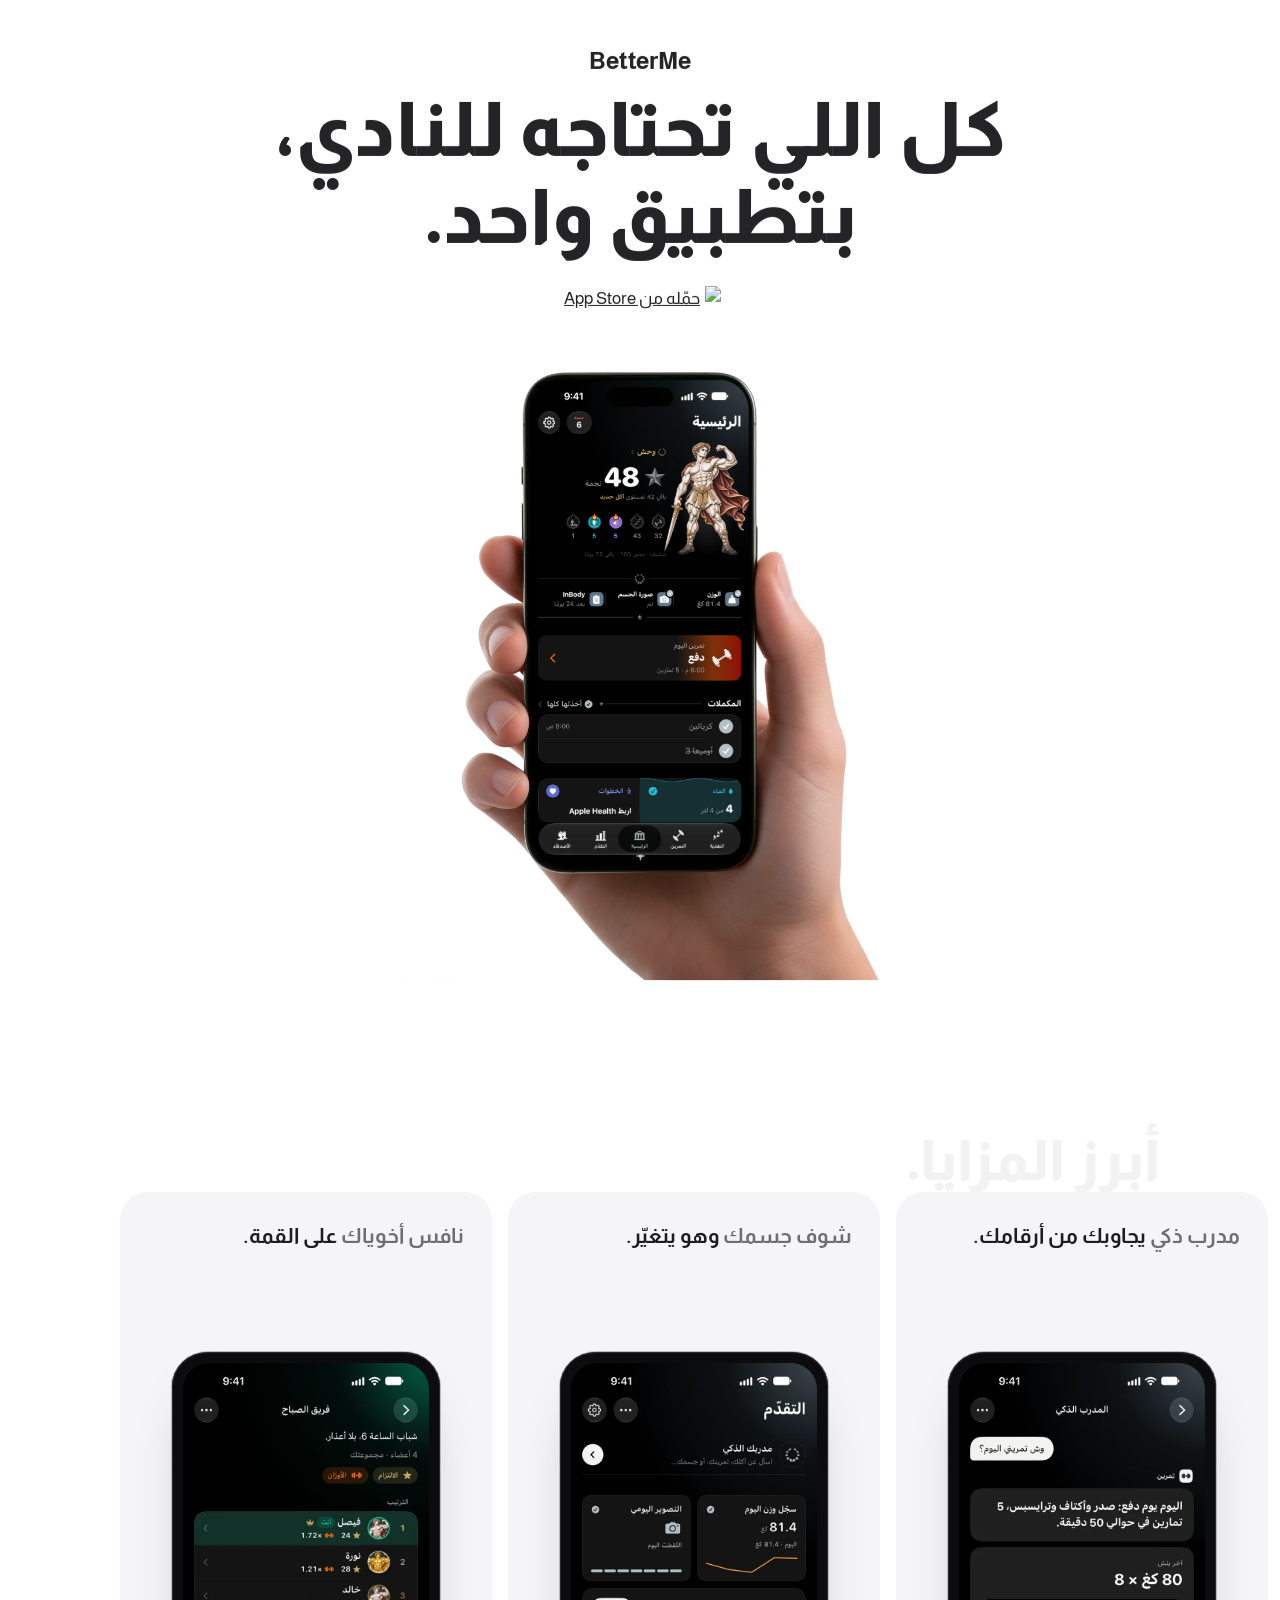
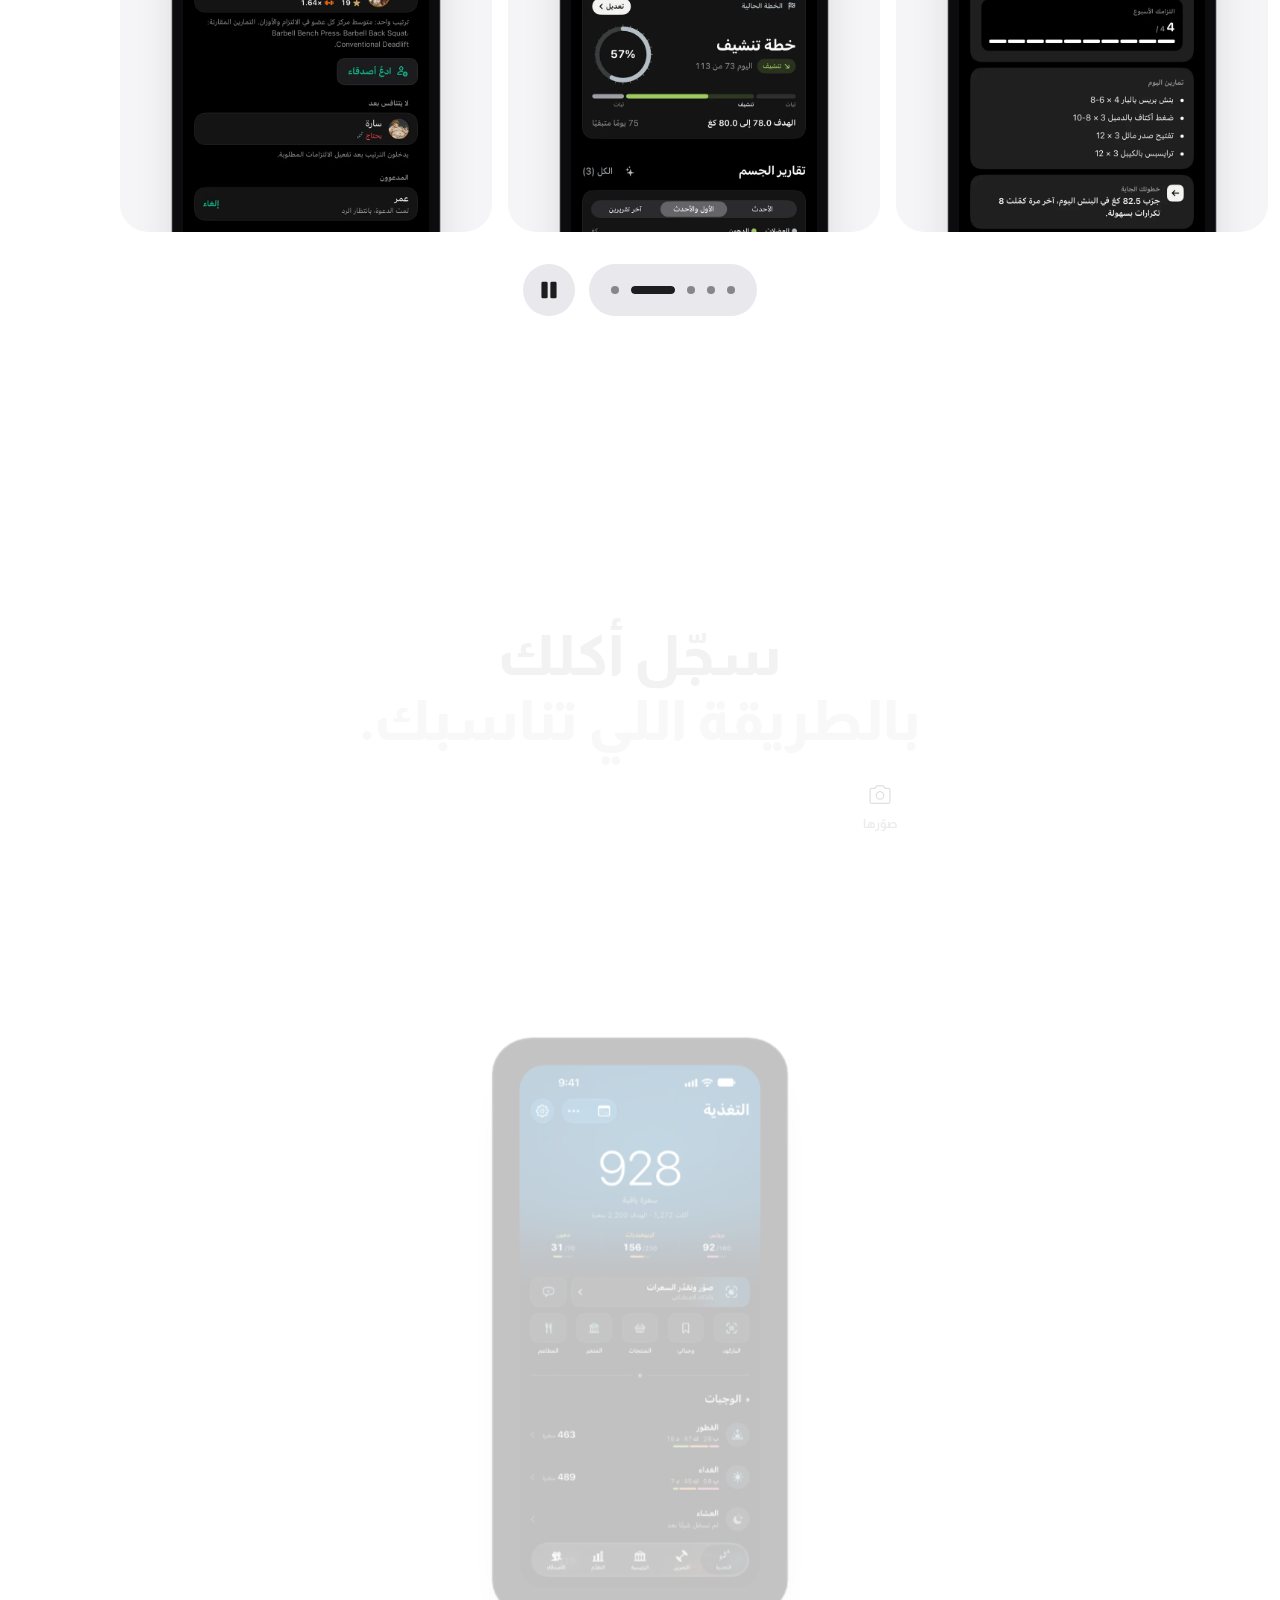
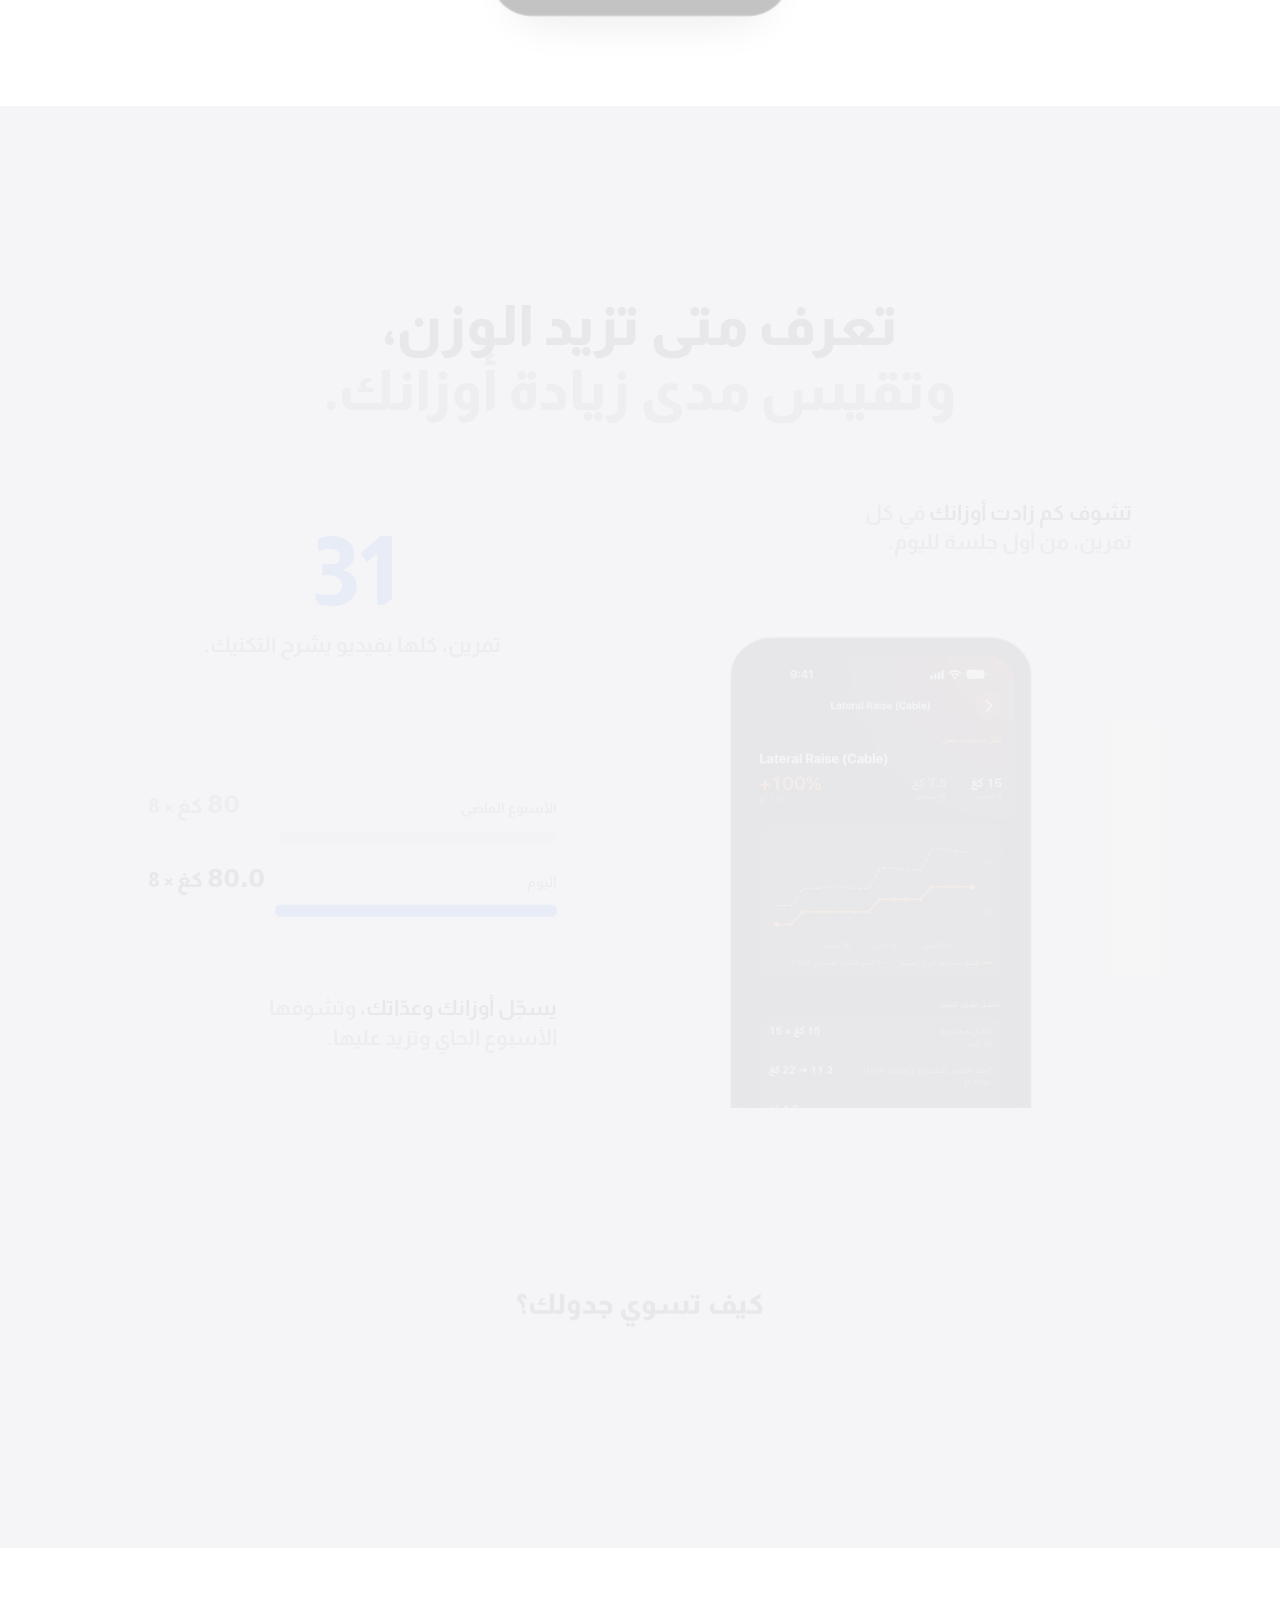
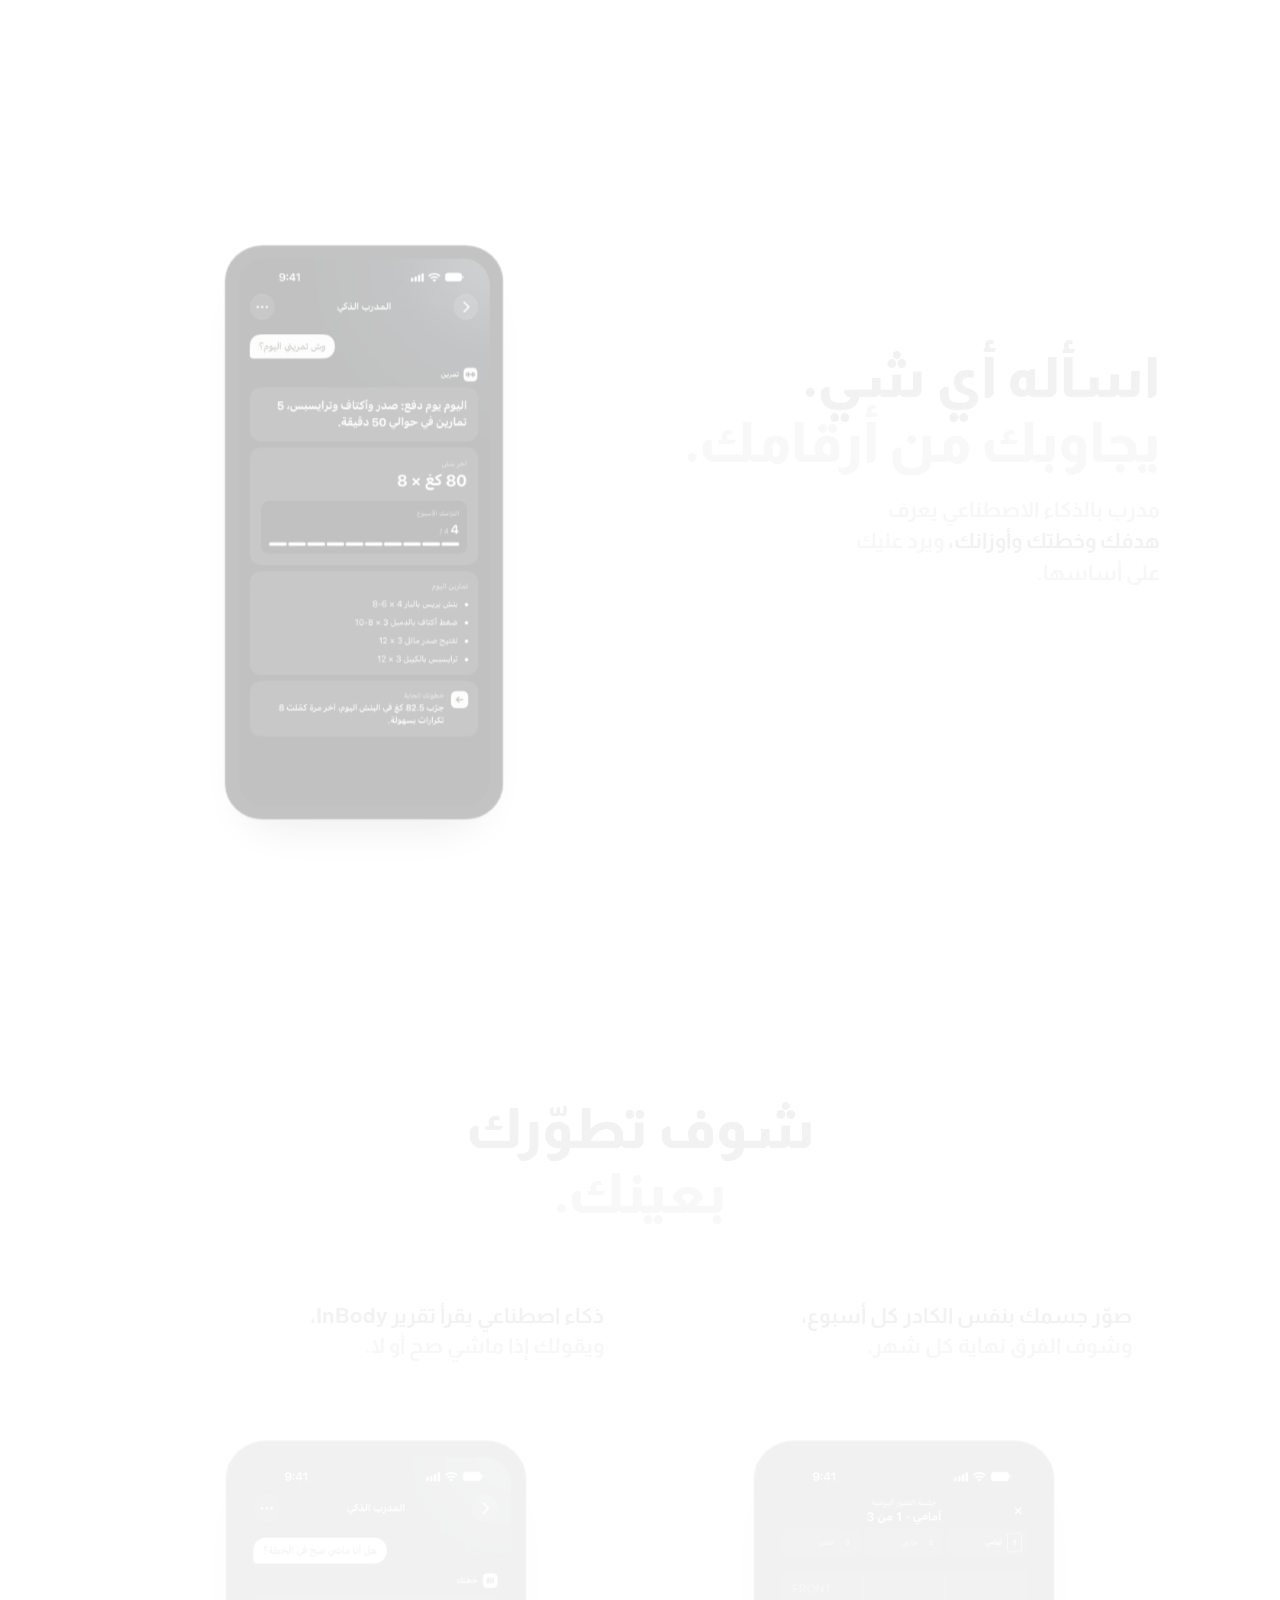
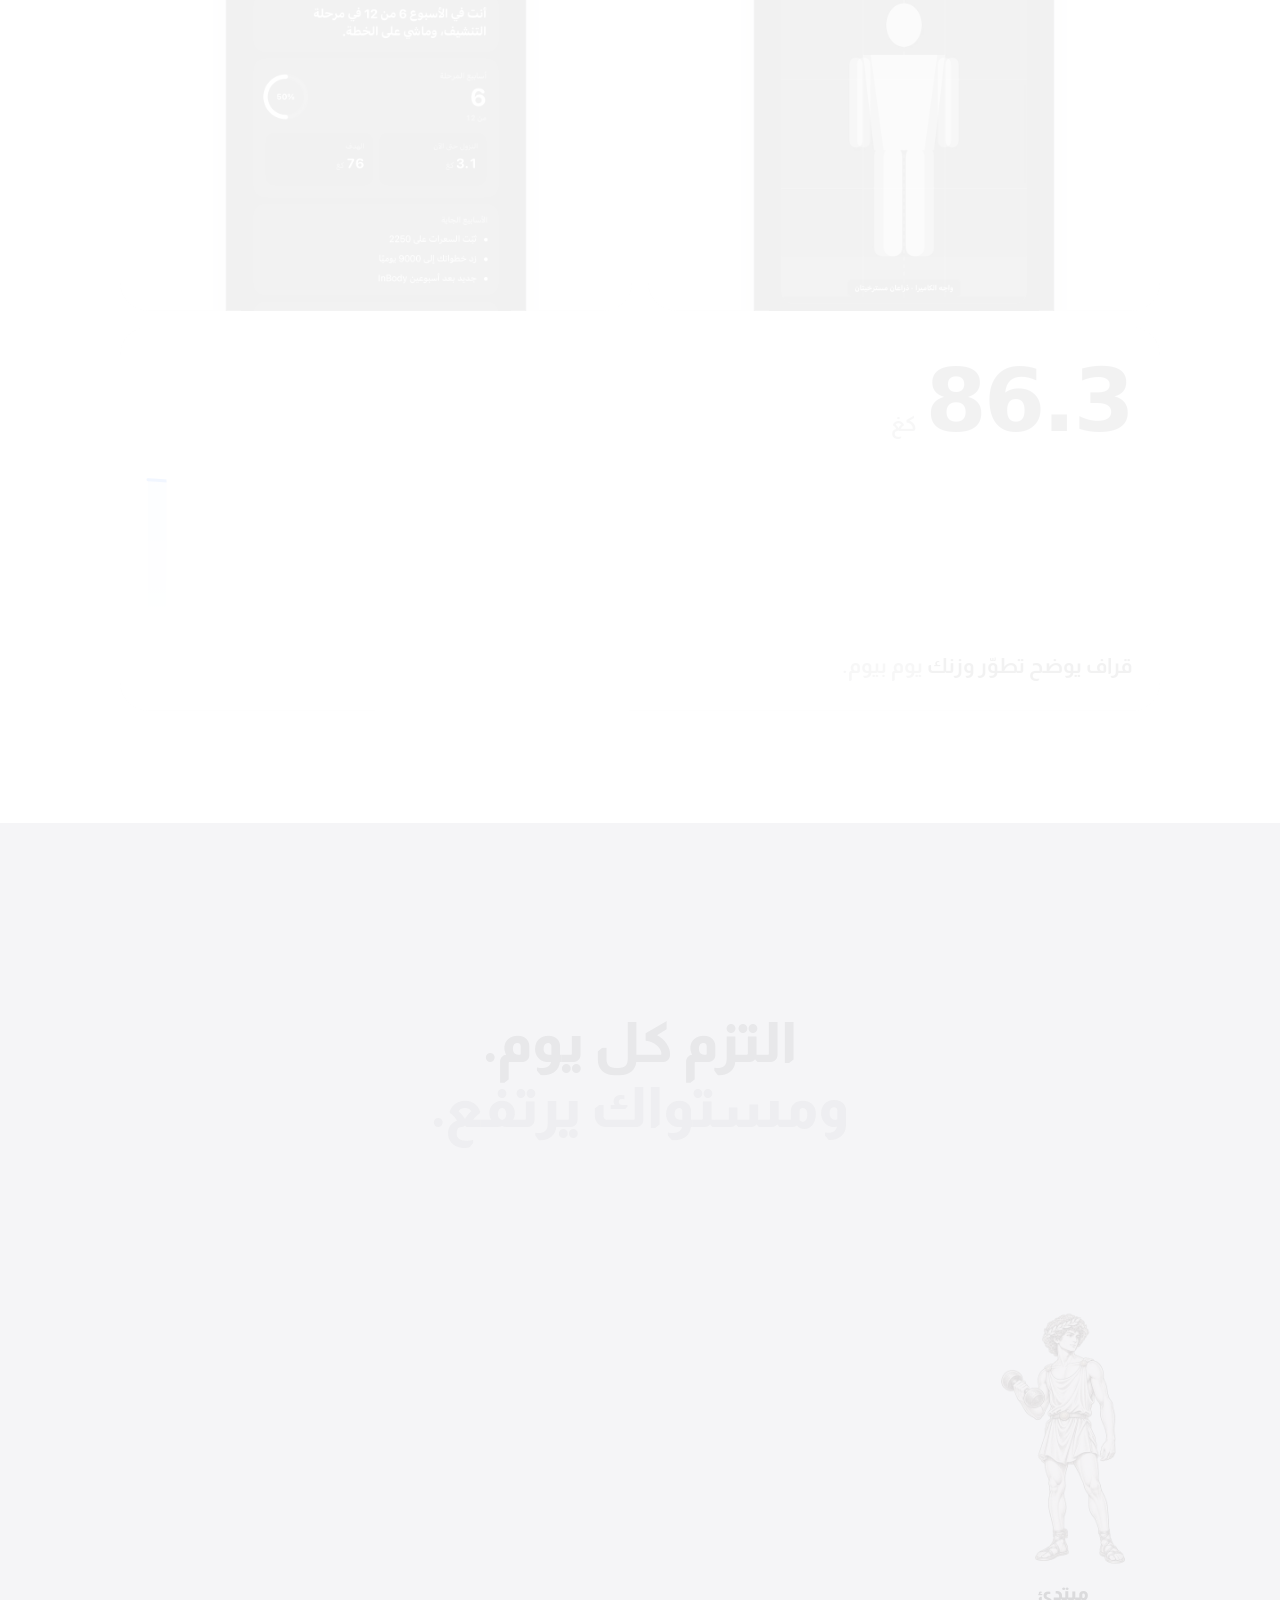
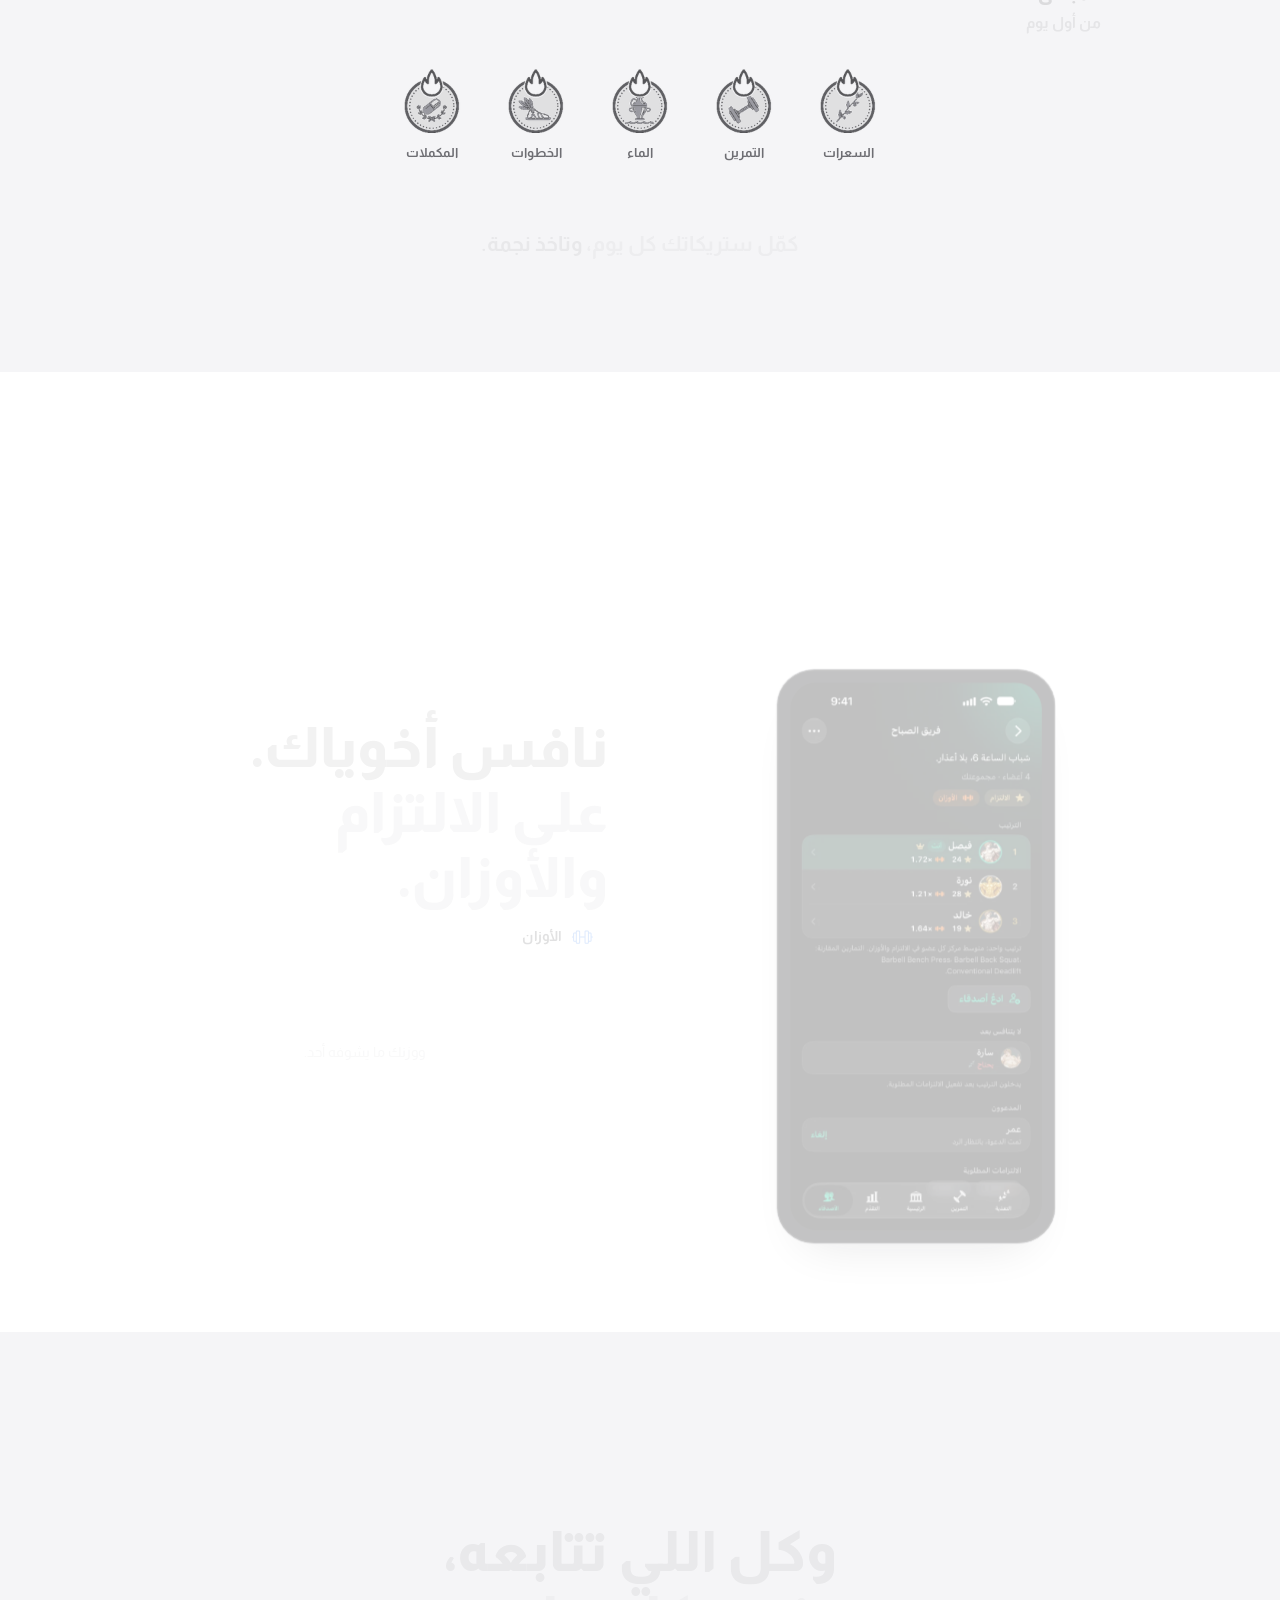
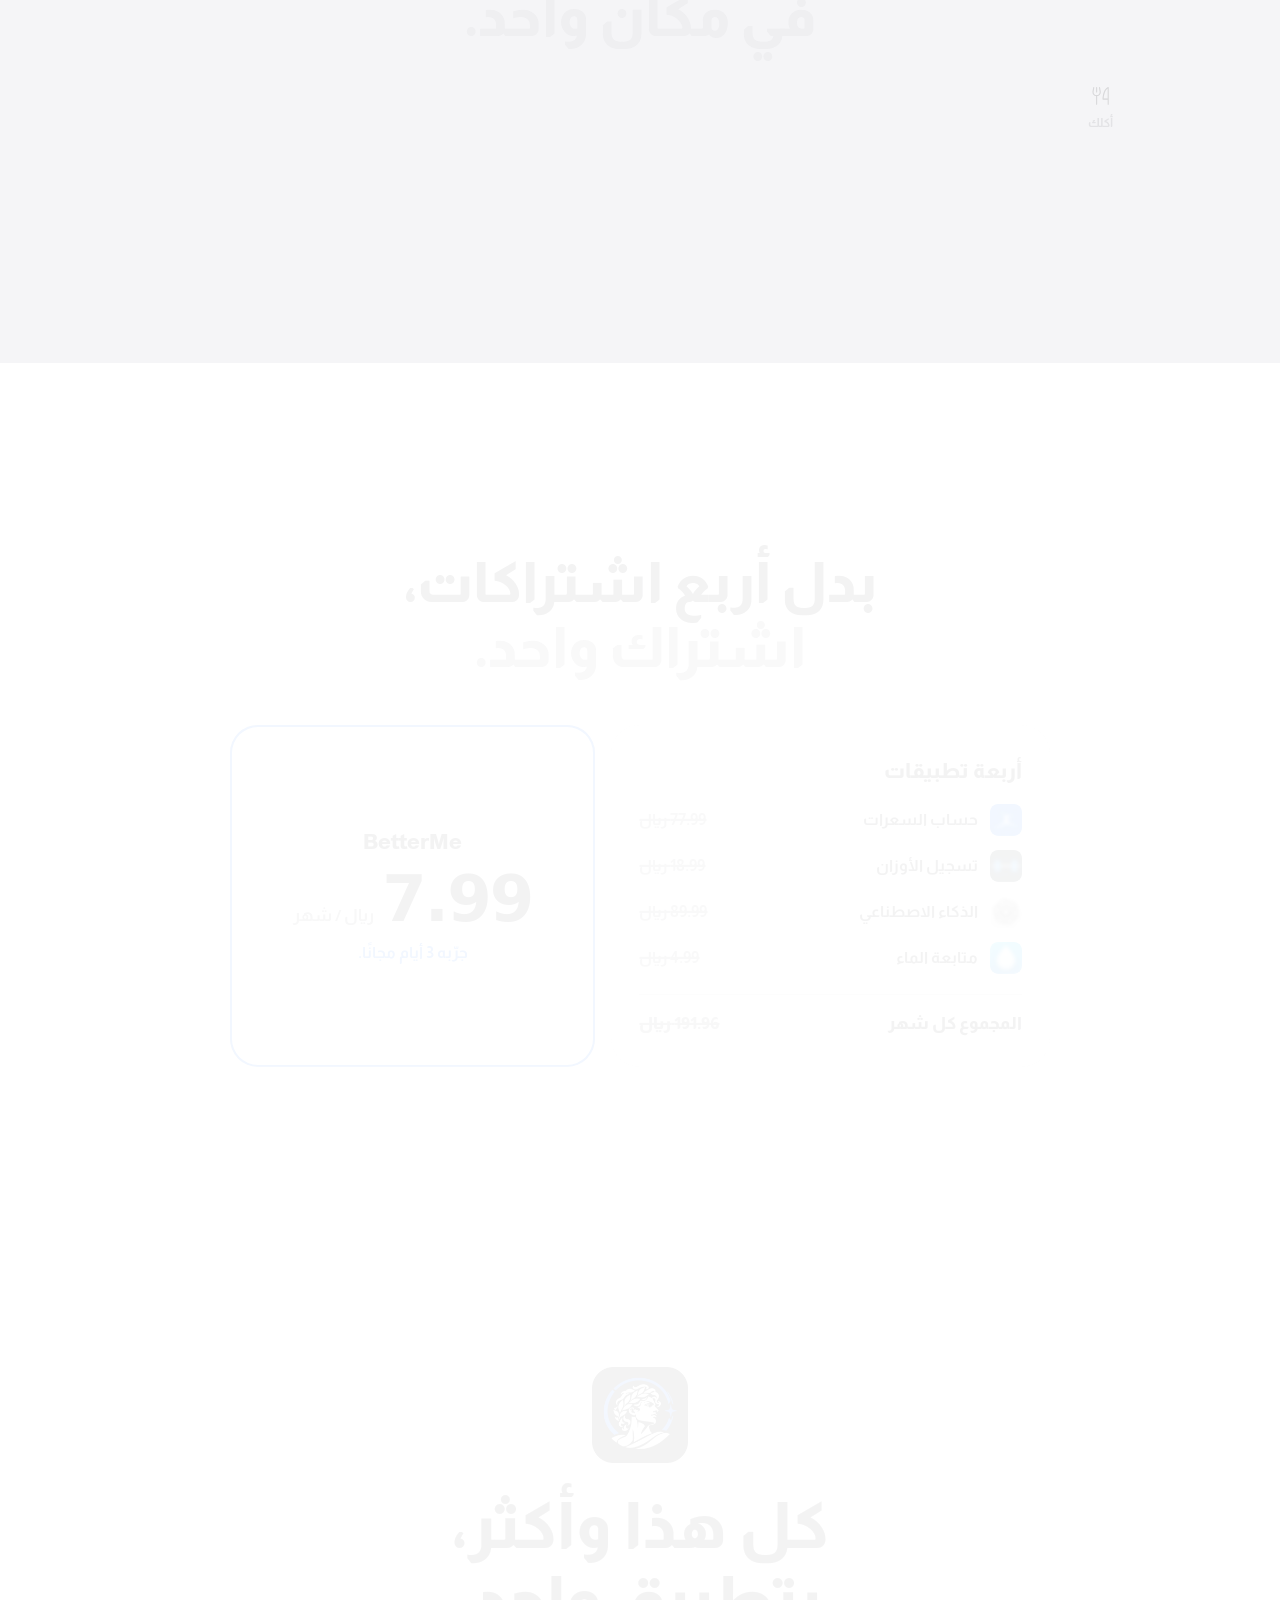
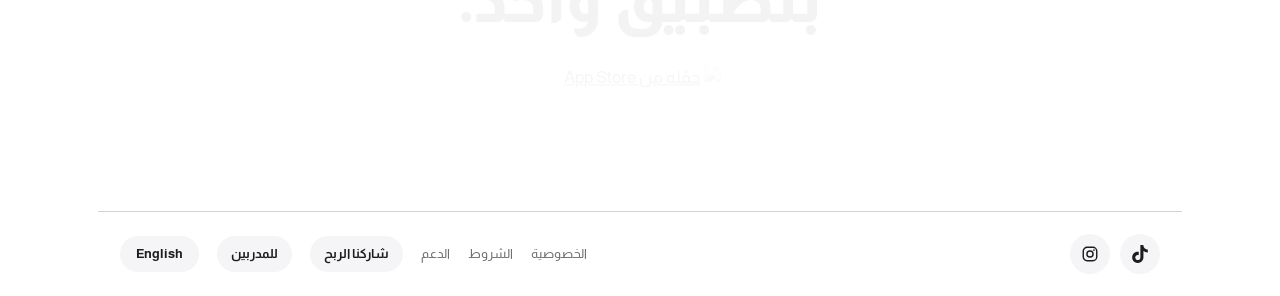
==== index.html @ ae1566fc "Pages ?v=20261109j: coaches «تشوف كل شي بعينك» (commitment, training days, daily calories, lifts, we" ====
<!doctype html>
<html lang="ar" dir="rtl" class="no-js">
<head>
  <meta charset="utf-8">
  <meta name="viewport" content="width=device-width, initial-scale=1, viewport-fit=cover">
  <title>BetterMe · كل اللي تحتاجه للنادي، بتطبيق واحد</title>
  <meta name="description" content="تمارين بالفيديو، تغذية بالذكاء الاصطناعي، متابعة تطوّرك، ومدرب يعرف أرقامك. كل هذا بتطبيق واحد واشتراك واحد.">
  <meta name="theme-color" content="#ffffff">
  <meta name="color-scheme" content="light">
  <meta name="apple-itunes-app" content="app-id=6825474864">
  <meta property="og:type" content="website">
  <meta property="og:title" content="BetterMe · كل اللي تحتاجه للنادي، بتطبيق واحد">
  <meta property="og:description" content="تمارين بالفيديو، تغذية بالذكاء الاصطناعي، ومدرب يعرف أرقامك. كل هذا بتطبيق واحد.">
  <meta property="og:url" content="https://betterme.fitness/">
  <meta property="og:image" content="https://betterme.fitness/assets/og.png">
  <meta name="twitter:card" content="summary_large_image">
  <link rel="icon" type="image/png" href="assets/favicon.png">
  <link rel="apple-touch-icon" href="assets/apple-touch-icon.png">
  <link rel="canonical" href="https://betterme.fitness/">
  <link rel="alternate" hreflang="ar" href="https://betterme.fitness/">
  <link rel="alternate" hreflang="en" href="https://betterme.fitness/?lang=en">
  <link rel="alternate" hreflang="x-default" href="https://betterme.fitness/">
  <script>
    // Language, motion and in-app-browser flags before first paint (no flash of the wrong language).
    (function () {
      var d = document.documentElement, q = null, s = null;
      try { q = new URLSearchParams(location.search).get('lang'); } catch (e) {}
      try { s = localStorage.getItem('bm-lang'); } catch (e) {}
      var lang = (q === 'en' || q === 'ar') ? q : (s === 'en' || s === 'ar') ? s : 'ar';
      d.className = d.className.replace('no-js', 'js');
      try { if (!matchMedia('(prefers-reduced-motion: reduce)').matches) d.classList.add('motion'); } catch (e) {}
      // Instagram, TikTok, Snapchat, Facebook and X open links inside their own browser, where the App Store link can fail.
      if (/Instagram|FBAN|FBAV|musical_ly|Bytedance|TikTok|Snapchat|Twitter/i.test(navigator.userAgent)) d.classList.add('inapp');
      if (lang === 'en') { d.lang = 'en'; d.dir = 'ltr'; d.classList.add('i18n-pending'); }
    })();
  </script>
  <link rel="preload" as="image" href="assets/hero-ar.webp" type="image/webp">
  <link rel="preconnect" href="https://fonts.googleapis.com">
  <link rel="preconnect" href="https://fonts.gstatic.com" crossorigin>
  <link rel="stylesheet" href="https://fonts.googleapis.com/css2?family=Almarai:wght@400;700;800&display=swap">
  <link rel="stylesheet" href="css/site.css?v=20261109j">
</head>
<body>
  <a class="skip" href="#main" data-i18n="nav.skip">تخطَّ إلى المحتوى</a>

  <main id="main">

    <!-- Hero: one line, the download, and the app in a hand -->
    <section class="hero" aria-labelledby="hero-title">
      <div class="hero-copy">
        <p class="hero-brand">BetterMe</p>
        <h1 class="hero-title" id="hero-title">
          <span class="line" data-i18n="hero.l1">كل اللي تحتاجه للنادي،</span>
          <span class="line" data-i18n="hero.l2">بتطبيق واحد.</span>
        </h1>
        <div class="cta">
          <a class="badge js-store" href="https://apps.apple.com/app/id6825474864">
            <img class="js-badge" src="https://toolbox.marketingtools.apple.com/api/badges/download-on-the-app-store/black/ar-sa?size=250x83" width="250" height="83" alt="حمّله من App Store" data-i18n-attr="alt:cta.badgeAlt">
          </a>
          <p class="note" data-i18n="cta.note">إذا ما انفتح معك الرابط، افتحه في سفاري</p>
        </div>
      </div>
      <div class="hero-media">
        <img class="hero-phone" data-hero src="assets/hero-ar.webp" width="1669" height="2150" alt="الصفحة الرئيسية في تطبيق BetterMe على الجوال" data-i18n-attr="alt:hero.alt" fetchpriority="high">
      </div>
    </section>

    <!-- Get the highlights -->
    <section class="highlights" aria-labelledby="t-hl">
      <div class="wrap">
        <h2 class="section-title" id="t-hl" data-reveal data-i18n="hl.title">أبرز المزايا.</h2>
      </div>
      <div class="hl-track" id="hl-track" tabindex="0" aria-roledescription="carousel" aria-labelledby="t-hl">
        <article class="hl-tile" aria-roledescription="slide">
          <p class="hl-cap"><span data-i18n="hl.1a">صوّر وجبتك،</span> <b data-i18n="hl.1b">والسعرات تنحسب لحالها.</b></p>
          <div class="device hl-device"><video data-clip="meal" muted playsinline loop preload="none" poster="assets/clip-meal-ar.webp" aria-label="مقطع: تصوير وجبة وتقدير سعراتها" data-i18n-attr="aria-label:food.alt"></video></div>
        </article>
        <article class="hl-tile" aria-roledescription="slide">
          <p class="hl-cap"><span data-i18n="hl.2a">كل تمرين بفيديو يشرح التكنيك،</span> <b data-i18n="hl.2b">وسجّل أوزانك وعدّاتك عشان تزيد عليها.</b></p>
          <div class="device hl-device"><video data-clip="session" muted playsinline loop preload="none" poster="assets/clip-session-ar.webp" aria-label="مقطع: تمرين مباشر مع فيديو التمرين ومؤقت الراحة" data-i18n-attr="aria-label:train.alt"></video></div>
        </article>
        <article class="hl-tile" aria-roledescription="slide">
          <p class="hl-cap"><span data-i18n="hl.3a">مدرب ذكي</span> <b data-i18n="hl.3b">يجاوبك من أرقامك.</b></p>
          <div class="device hl-device"><img data-shot="coach" src="assets/app-coach-ar.webp" width="660" height="1434" alt="المدرب الذكي يجاوب حسب هدفك" data-i18n-attr="alt:coach.alt" loading="lazy"></div>
        </article>
        <article class="hl-tile" aria-roledescription="slide">
          <p class="hl-cap"><span data-i18n="hl.4a">شوف جسمك</span> <b data-i18n="hl.4b">وهو يتغيّر.</b></p>
          <div class="device hl-device"><img data-shot="progress" src="assets/app-progress-ar.webp" width="660" height="1434" alt="صفحة التقدّم في BetterMe" data-i18n-attr="alt:progress.alt" loading="lazy"></div>
        </article>
        <article class="hl-tile" aria-roledescription="slide">
          <p class="hl-cap"><span data-i18n="hl.5a">نافس أخوياك</span> <b data-i18n="hl.5b">على القمة.</b></p>
          <div class="device hl-device"><img data-shot="group" src="assets/app-group-ar.webp" width="660" height="1434" alt="ترتيب مجموعة أصدقاء" data-i18n-attr="alt:compete.alt" loading="lazy"></div>
        </article>
      </div>
      <div class="hl-controls">
        <div class="hl-dots" role="group" aria-label="المزايا" data-i18n-attr="aria-label:hl.dots"></div>
        <button class="hl-play" type="button" aria-label="إيقاف مؤقت" data-label-pause="إيقاف مؤقت" data-label-play="تشغيل">
          <span class="i-pause"><svg aria-hidden="true" focusable="false" xmlns="http://www.w3.org/2000/svg" viewBox="0 0 256 256" fill="currentColor"><path d="M216,48V208a16,16,0,0,1-16,16H160a16,16,0,0,1-16-16V48a16,16,0,0,1,16-16h40A16,16,0,0,1,216,48ZM96,32H56A16,16,0,0,0,40,48V208a16,16,0,0,0,16,16H96a16,16,0,0,0,16-16V48A16,16,0,0,0,96,32Z"/></svg></span><span class="i-play"><svg aria-hidden="true" focusable="false" xmlns="http://www.w3.org/2000/svg" viewBox="0 0 256 256" fill="currentColor"><path d="M240,128a15.74,15.74,0,0,1-7.6,13.51L88.32,229.65a16,16,0,0,1-16.2.3A15.86,15.86,0,0,1,64,216.13V39.87a15.86,15.86,0,0,1,8.12-13.82,16,16,0,0,1,16.2.3L232.4,114.49A15.74,15.74,0,0,1,240,128Z"/></svg></span>
        </button>
      </div>
    </section>

    <!-- Food -->
    <section class="chapter food" aria-labelledby="t-food">
      <div class="wrap">
        <h2 class="section-title" id="t-food" data-reveal><span data-i18n="food.t1">سجّل أكلك</span> <span class="soft" data-i18n="food.t2">بالطريقة اللي تناسبك.</span></h2>
        <ul class="ways" data-stagger>
          <li><svg aria-hidden="true" focusable="false" xmlns="http://www.w3.org/2000/svg" viewBox="0 0 256 256" fill="currentColor"><path d="M208,58H179.21L165,36.67A6,6,0,0,0,160,34H96a6,6,0,0,0-5,2.67L76.78,58H48A22,22,0,0,0,26,80V192a22,22,0,0,0,22,22H208a22,22,0,0,0,22-22V80A22,22,0,0,0,208,58Zm10,134a10,10,0,0,1-10,10H48a10,10,0,0,1-10-10V80A10,10,0,0,1,48,70H80a6,6,0,0,0,5-2.67L99.21,46h57.57L171,67.33A6,6,0,0,0,176,70h32a10,10,0,0,1,10,10ZM128,90a42,42,0,1,0,42,42A42,42,0,0,0,128,90Zm0,72a30,30,0,1,1,30-30A30,30,0,0,1,128,162Z"/></svg><span data-i18n="food.i1">صوّرها</span></li>
          <li><svg aria-hidden="true" focusable="false" xmlns="http://www.w3.org/2000/svg" viewBox="0 0 256 256" fill="currentColor"><path d="M166,112a6,6,0,0,1-6,6H96a6,6,0,0,1,0-12h64A6,6,0,0,1,166,112Zm-6,26H96a6,6,0,0,0,0,12h64a6,6,0,0,0,0-12Zm70-10A102,102,0,0,1,79.31,217.65L44.44,229.27a14,14,0,0,1-17.71-17.71l11.62-34.87A102,102,0,1,1,230,128Zm-12,0A90,90,0,1,0,50.08,173.06a6,6,0,0,1,.5,4.91L38.12,215.35a2,2,0,0,0,2.53,2.53L78,205.42a6.2,6.2,0,0,1,1.9-.31,6.09,6.09,0,0,1,3,.81A90,90,0,0,0,218,128Z"/></svg><span data-i18n="food.i2">اوصفها</span></li>
          <li><svg aria-hidden="true" focusable="false" xmlns="http://www.w3.org/2000/svg" viewBox="0 0 256 256" fill="currentColor"><path d="M230,48V88a6,6,0,0,1-12,0V54H184a6,6,0,0,1,0-12h40A6,6,0,0,1,230,48ZM72,202H38V168a6,6,0,0,0-12,0v40a6,6,0,0,0,6,6H72a6,6,0,0,0,0-12Zm152-40a6,6,0,0,0-6,6v34H184a6,6,0,0,0,0,12h40a6,6,0,0,0,6-6V168A6,6,0,0,0,224,162ZM32,94a6,6,0,0,0,6-6V54H72a6,6,0,0,0,0-12H32a6,6,0,0,0-6,6V88A6,6,0,0,0,32,94ZM80,82a6,6,0,0,0-6,6v80a6,6,0,0,0,12,0V88A6,6,0,0,0,80,82Zm102,86V88a6,6,0,0,0-12,0v80a6,6,0,0,0,12,0ZM144,82a6,6,0,0,0-6,6v80a6,6,0,0,0,12,0V88A6,6,0,0,0,144,82Zm-32,0a6,6,0,0,0-6,6v80a6,6,0,0,0,12,0V88A6,6,0,0,0,112,82Z"/></svg><span data-i18n="food.i3">الباركود</span></li>
          <li><svg aria-hidden="true" focusable="false" xmlns="http://www.w3.org/2000/svg" viewBox="0 0 256 256" fill="currentColor"><path d="M222.72,67.91l-88-48.18a13.9,13.9,0,0,0-13.44,0l-88,48.18A14,14,0,0,0,26,80.18v95.64a14,14,0,0,0,7.28,12.27l88,48.18a13.92,13.92,0,0,0,13.44,0l88-48.18A14,14,0,0,0,230,175.82V80.18A14,14,0,0,0,222.72,67.91ZM127,30.25a2,2,0,0,1,1.92,0L212.51,76,178.57,94.57,94.05,48.31ZM122,223,39,177.57a2,2,0,0,1-1-1.75V86.66l84,46ZM43.49,76,81.56,55.15l84.51,46.26L128,122.24ZM218,175.82a2,2,0,0,1-1,1.75h0L134,223V132.64l36-19.71V152a6,6,0,0,0,12,0V106.37l36-19.71Z"/></svg><span data-i18n="food.i4">منتجات سعودية</span></li>
          <li><svg aria-hidden="true" focusable="false" xmlns="http://www.w3.org/2000/svg" viewBox="0 0 256 256" fill="currentColor"><path d="M26.22,94.41A6,6,0,0,0,26,96v16A38,38,0,0,0,42,143V216a6,6,0,0,0,6,6H208a6,6,0,0,0,6-6V143A38,38,0,0,0,230,112V96a5.91,5.91,0,0,0-.23-1.64L215.43,44.15A14.07,14.07,0,0,0,202,34H54A14.07,14.07,0,0,0,40.57,44.15Zm25.89-47A2,2,0,0,1,54,46H202a2,2,0,0,1,1.92,1.45L216.05,90H40ZM102,102h52v10a26,26,0,0,1-52,0Zm-64,0H90v10a26,26,0,0,1-38.18,23,6,6,0,0,0-1.65-1A26,26,0,0,1,38,112ZM202,210H54V148.66a38,38,0,0,0,42-16.21,37.95,37.95,0,0,0,64,0,38,38,0,0,0,42,16.21Zm3.83-76a6,6,0,0,0-1.65,1A26,26,0,0,1,166,112V102h52v10A26,26,0,0,1,205.83,134Z"/></svg><span data-i18n="food.i5">المتجر</span></li>
        </ul>
        <figure class="stage" data-rise>
          <div class="device stage-device"><img data-shot="nutrition" src="assets/app-nutrition-ar.webp" width="660" height="1434" alt="صفحة التغذية في BetterMe" data-i18n-attr="alt:nutrition.alt" loading="lazy"></div>
        </figure>
      </div>
    </section>

    <!-- Training -->
    <section class="chapter train tint" aria-labelledby="t-train">
      <div class="wrap">
        <h2 class="section-title" id="t-train" data-reveal><span data-i18n="train.t1">تعرف متى تزيد الوزن،</span> <span class="soft" data-i18n="train.t2">وتقيس مدى زيادة أوزانك.</span></h2>
        <div class="bento">
          <div class="cell cell-plan" data-reveal>
            <p class="cell-cap"><b data-i18n="train.growA">تشوف كم زادت أوزانك</b> <span data-i18n="train.growB">في كل تمرين، من أول جلسة لليوم.</span></p>
            <div class="device cell-device"><img data-shot="strength" src="assets/app-strength-ar.webp" width="660" height="1434" alt="تطوّر الأوزان في تمرين واحد" data-i18n-attr="alt:strength.alt" loading="lazy"></div>
          </div>
          <div class="cell cell-num" data-reveal data-delay="1">
            <p class="big-num"><bdi dir="ltr" class="js-count" data-to="566">566</bdi></p>
            <p class="cell-cap" data-i18n="train.clips">تمرين، كلها بفيديو يشرح التكنيك.</p>
          </div>
          <div class="cell cell-log" data-reveal data-delay="2">
            <div class="lift-log" aria-hidden="true">
              <div class="lift-row was">
                <span class="lift-when" data-i18n="train.lastWeek">الأسبوع الماضي</span>
                <span class="lift-bar"></span>
                <span class="lift-val"><bdi class="n">80</bdi> <span data-i18n="unit.kgReps">كغ × 8</span></span>
              </div>
              <div class="lift-row now">
                <span class="lift-when" data-i18n="train.today">اليوم</span>
                <span class="lift-bar"></span>
                <span class="lift-val"><bdi class="n js-lift">82.5</bdi> <span data-i18n="unit.kgReps">كغ × 8</span></span>
              </div>
              <span class="lift-up"><bdi dir="ltr" class="n">+2.5</bdi> <span data-i18n="unit.kg">كغ</span></span>
            </div>
            <p class="cell-cap"><b data-i18n="train.logA">يسجّل أوزانك وعدّاتك،</b> <span data-i18n="train.logB">وتشوفها الأسبوع الجاي وتزيد عليها.</span></p>
          </div>
          <div class="cell cell-list" data-reveal>
            <ul class="icon-grid" data-stagger>
              <li><svg aria-hidden="true" focusable="false" xmlns="http://www.w3.org/2000/svg" viewBox="0 0 256 256" fill="currentColor"><path d="M222,128a6,6,0,0,1-6,6H128a6,6,0,0,1,0-12h88A6,6,0,0,1,222,128ZM128,70h88a6,6,0,0,0,0-12H128a6,6,0,0,0,0,12Zm88,116H128a6,6,0,0,0,0,12h88a6,6,0,0,0,0-12ZM83.76,43.76,56,71.51,44.24,59.76a6,6,0,0,0-8.48,8.48l16,16a6,6,0,0,0,8.48,0l32-32a6,6,0,0,0-8.48-8.48Zm0,64L56,135.51,44.24,123.76a6,6,0,1,0-8.48,8.48l16,16a6,6,0,0,0,8.48,0l32-32a6,6,0,0,0-8.48-8.48Zm0,64L56,199.51,44.24,187.76a6,6,0,0,0-8.48,8.48l16,16a6,6,0,0,0,8.48,0l32-32a6,6,0,0,0-8.48-8.48Z"/></svg><span data-i18n="train.i1">سجّل عدّاتك</span></li>
              <li><svg aria-hidden="true" focusable="false" xmlns="http://www.w3.org/2000/svg" viewBox="0 0 256 256" fill="currentColor"><path d="M134,80v44.6l37.09,22.25a6,6,0,0,1-6.18,10.3l-40-24A6,6,0,0,1,122,128V80a6,6,0,0,1,12,0Zm-6-46A93.4,93.4,0,0,0,61.51,61.56c-8.58,8.68-16,17-23.51,25.8V64a6,6,0,0,0-12,0v40a6,6,0,0,0,6,6H72a6,6,0,0,0,0-12H44.73C52.86,88.29,60.79,79.35,70,70a82,82,0,1,1,1.7,117.62,6,6,0,1,0-8.24,8.72A94,94,0,1,0,128,34Z"/></svg><span data-i18n="train.i2">آخر أوزانك</span></li>
              <li><svg aria-hidden="true" focusable="false" xmlns="http://www.w3.org/2000/svg" viewBox="0 0 256 256" fill="currentColor"><path d="M128,26A102,102,0,1,0,230,128,102.12,102.12,0,0,0,128,26Zm0,192a90,90,0,1,1,90-90A90.1,90.1,0,0,1,128,218Zm47.18-95.09-64-40A6,6,0,0,0,102,88v80a6,6,0,0,0,9.18,5.09l64-40a6,6,0,0,0,0-10.18ZM114,157.17V98.83L160.68,128Z"/></svg><span data-i18n="train.i5">فيديو التمرين</span></li>
              <li><svg aria-hidden="true" focusable="false" xmlns="http://www.w3.org/2000/svg" viewBox="0 0 256 256" fill="currentColor"><path d="M222,48V152a14,14,0,0,1-14,14H94.49l13.75,13.76a6,6,0,1,1-8.48,8.48l-24-24a6,6,0,0,1,0-8.48l24-24a6,6,0,0,1,8.48,8.48L94.49,154H208a2,2,0,0,0,2-2V48a2,2,0,0,0-2-2H96a2,2,0,0,0-2,2v8a6,6,0,0,1-12,0V48A14,14,0,0,1,96,34H208A14,14,0,0,1,222,48ZM168,194a6,6,0,0,0-6,6v8a2,2,0,0,1-2,2H48a2,2,0,0,1-2-2V104a2,2,0,0,1,2-2H161.51l-13.75,13.76a6,6,0,1,0,8.48,8.48l24-24a6,6,0,0,0,0-8.48l-24-24a6,6,0,0,0-8.48,8.48L161.51,90H48a14,14,0,0,0-14,14V208a14,14,0,0,0,14,14H160a14,14,0,0,0,14-14v-8A6,6,0,0,0,168,194Z"/></svg><span data-i18n="train.i6">بدائل التمارين</span></li>
              <li><svg aria-hidden="true" focusable="false" xmlns="http://www.w3.org/2000/svg" viewBox="0 0 256 256" fill="currentColor"><path d="M164.25,91.75a6,6,0,0,1,0,8.49l-64,64a6,6,0,0,1-8.49-8.48l64-64A6,6,0,0,1,164.25,91.75ZM214.2,41.8a54.07,54.07,0,0,0-76.38,0L107.75,71.85a6,6,0,0,0,8.49,8.49l30.07-30.06a42,42,0,0,1,59.41,59.41l-30.08,30.07a6,6,0,1,0,8.49,8.49l30.07-30.07A54,54,0,0,0,214.2,41.8ZM139.76,175.64l-30.07,30.08a42,42,0,0,1-59.41-59.41l30.06-30.07a6,6,0,0,0-8.49-8.49l-30,30.07a54,54,0,0,0,76.38,76.39l30.07-30.08a6,6,0,0,0-8.49-8.49Z"/></svg><span data-i18n="train.i3">سوبر سِت</span></li>
              <li><svg aria-hidden="true" focusable="false" xmlns="http://www.w3.org/2000/svg" viewBox="0 0 256 256" fill="currentColor"><path d="M214,96A86,86,0,1,0,74,162.87V240a6,6,0,0,0,2.85,5.1A5.93,5.93,0,0,0,80,246a6,6,0,0,0,2.68-.63L128,222.71l45.33,22.66A6,6,0,0,0,182,240V162.87A85.87,85.87,0,0,0,214,96ZM54,96a74,74,0,1,1,74,74A74.09,74.09,0,0,1,54,96ZM170,230.29l-39.33-19.66a6,6,0,0,0-5.36,0L86,230.29V171a85.75,85.75,0,0,0,84,0ZM128,150A54,54,0,1,0,74,96,54.06,54.06,0,0,0,128,150Zm0-96A42,42,0,1,1,86,96,42,42,0,0,1,128,54Z"/></svg><span data-i18n="train.i4">رقم قياسي</span></li>
            </ul>
          </div>
        </div>
        <div class="plan-card" data-reveal>
          <h3 class="plan-title" data-i18n="plan.title">كيف تسوي جدولك؟</h3>
          <ul class="plan-ways" data-stagger>
            <li><svg aria-hidden="true" focusable="false" xmlns="http://www.w3.org/2000/svg" viewBox="0 0 256 256" fill="currentColor"><path d="M225.91,74.79,181.22,30.1a14,14,0,0,0-19.8,0L38.1,153.41a13.94,13.94,0,0,0-4.1,9.9V208a14,14,0,0,0,14,14H216a6,6,0,0,0,0-12H110.49L225.91,94.59A14,14,0,0,0,225.91,74.79ZM93.52,210H48a2,2,0,0,1-2-2V163.31a2,2,0,0,1,.59-1.41L136,72.49,183.52,120ZM217.42,86.1,192,111.52,144.49,64,169.9,38.59a2,2,0,0,1,2.83,0l44.69,44.68A2,2,0,0,1,217.42,86.1Z"/></svg><span data-i18n="plan.i1">ابنيه بنفسك</span></li>
            <li><svg aria-hidden="true" focusable="false" xmlns="http://www.w3.org/2000/svg" viewBox="0 0 256 256" fill="currentColor"><path d="M196.89,130.94,144.4,111.6,125.06,59.11a13.92,13.92,0,0,0-26.12,0L79.6,111.6,27.11,130.94a13.92,13.92,0,0,0,0,26.12L79.6,176.4l19.34,52.49a13.92,13.92,0,0,0,26.12,0L144.4,176.4l52.49-19.34a13.92,13.92,0,0,0,0-26.12Zm-4.15,14.86-55.08,20.3a6,6,0,0,0-3.56,3.56l-20.3,55.08a1.92,1.92,0,0,1-3.6,0L89.9,169.66a6,6,0,0,0-3.56-3.56L31.26,145.8a1.92,1.92,0,0,1,0-3.6l55.08-20.3a6,6,0,0,0,3.56-3.56l20.3-55.08a1.92,1.92,0,0,1,3.6,0l20.3,55.08a6,6,0,0,0,3.56,3.56l55.08,20.3a1.92,1.92,0,0,1,0,3.6ZM146,40a6,6,0,0,1,6-6h18V16a6,6,0,0,1,12,0V34h18a6,6,0,0,1,0,12H182V64a6,6,0,0,1-12,0V46H152A6,6,0,0,1,146,40ZM246,88a6,6,0,0,1-6,6H230v10a6,6,0,0,1-12,0V94H208a6,6,0,0,1,0-12h10V72a6,6,0,0,1,12,0V82h10A6,6,0,0,1,246,88Z"/></svg><span data-i18n="plan.i2">ذكاء اصطناعي</span></li>
            <li><svg aria-hidden="true" focusable="false" xmlns="http://www.w3.org/2000/svg" viewBox="0 0 256 256" fill="currentColor"><path d="M243.6,148.8a6,6,0,0,1-8.4-1.2A53.58,53.58,0,0,0,192,126a6,6,0,0,1,0-12,26,26,0,1,0-25.18-32.5,6,6,0,0,1-11.62-3,38,38,0,1,1,59.91,39.63A65.69,65.69,0,0,1,244.8,140.4,6,6,0,0,1,243.6,148.8ZM189.19,213a6,6,0,0,1-2.19,8.2,5.9,5.9,0,0,1-3,.81,6,6,0,0,1-5.2-3,59,59,0,0,0-101.62,0,6,6,0,1,1-10.38-6A70.1,70.1,0,0,1,103,182.55a46,46,0,1,1,50.1,0A70.1,70.1,0,0,1,189.19,213ZM128,178a34,34,0,1,0-34-34A34,34,0,0,0,128,178ZM70,120a6,6,0,0,0-6-6A26,26,0,1,1,89.18,81.49a6,6,0,1,0,11.62-3,38,38,0,1,0-59.91,39.63A65.69,65.69,0,0,0,11.2,140.4a6,6,0,1,0,9.6,7.2A53.58,53.58,0,0,1,64,126,6,6,0,0,0,70,120Z"/></svg><span data-i18n="plan.i3">من المجتمع</span></li>
            <li><svg aria-hidden="true" focusable="false" xmlns="http://www.w3.org/2000/svg" viewBox="0 0 256 256" fill="currentColor"><path d="M222,144v64a6,6,0,0,1-6,6H40a6,6,0,0,1-6-6V144a6,6,0,0,1,12,0v58H210V144a6,6,0,0,1,12,0Zm-98.24,4.24a6,6,0,0,0,8.48,0l40-40a6,6,0,0,0-8.48-8.48L134,129.51V32a6,6,0,0,0-12,0v97.51L92.24,99.76a6,6,0,0,0-8.48,8.48Z"/></svg><span data-i18n="plan.i4">انقل جدولك</span></li>
          </ul>
        </div>
      </div>
    </section>

    <!-- AI coach -->
    <section class="chapter coach" aria-labelledby="t-coach">
      <div class="wrap split">
        <div class="split-copy">
          <h2 class="section-title" id="t-coach" data-reveal><span data-i18n="coach.t1">اسأله أي شي.</span> <span class="soft" data-i18n="coach.t2">يجاوبك من أرقامك.</span></h2>
          <p class="lead" data-reveal data-delay="1"><span data-i18n="coach.b1">مدرب بالذكاء الاصطناعي يعرف</span> <b data-i18n="coach.b2">هدفك وخطتك وأوزانك،</b> <span data-i18n="coach.b3">ويرد عليك على أساسها.</span></p>
        </div>
        <figure class="split-media" data-rise>
          <div class="device split-device"><img data-shot="coach" src="assets/app-coach-ar.webp" width="660" height="1434" alt="المدرب الذكي يجاوب حسب هدفك" data-i18n-attr="alt:coach.alt" loading="lazy"></div>
        </figure>
      </div>
    </section>

    <!-- Progress -->
    <section class="chapter journey" aria-labelledby="t-journey">
      <div class="wrap">
        <h2 class="section-title" id="t-journey" data-reveal><span data-i18n="journey.t1">شوف تطوّرك</span> <span class="soft" data-i18n="journey.t2">بعينك.</span></h2>
        <div class="bento progress-bento">
          <div class="cell cell-photos" data-reveal>
            <p class="cell-cap"><b data-i18n="journey.photoA">صوّر جسمك بنفس الكادر كل أسبوع،</b> <span data-i18n="journey.photoB">وشوف الفرق نهاية كل شهر.</span></p>
            <div class="device cell-device"><img data-shot="capture" src="assets/app-capture-ar.webp" width="660" height="1434" alt="تصوير الجسم بنفس الكادر" data-i18n-attr="alt:capture.alt" loading="lazy"></div>
          </div>
          <div class="cell cell-weight" data-reveal data-delay="1">
            <p class="weight-now"><bdi class="n js-weight" data-from="86.6" data-to="81.6">81.6</bdi> <small data-i18n="unit.kg">كغ</small></p>
            <svg class="growth" viewBox="0 0 320 140" preserveAspectRatio="none" aria-hidden="true">
              <defs><linearGradient id="growth-fill" x1="0" y1="0" x2="0" y2="1"><stop offset="0" stop-color="#0060F0" stop-opacity="0.16"/><stop offset="1" stop-color="#0060F0" stop-opacity="0"/></linearGradient></defs>
              <path class="area" d="M0 14 C 30 18, 50 30, 80 34 S 120 46, 150 60 S 200 74, 230 92 S 290 112, 320 118 L 320 140 L 0 140 Z" fill="url(#growth-fill)"/>
              <path class="line" d="M0 14 C 30 18, 50 30, 80 34 S 120 46, 150 60 S 200 74, 230 92 S 290 112, 320 118"/>
            </svg>
            <p class="cell-cap"><b data-i18n="journey.weightA">قراف يوضح تطوّر وزنك</b> <span data-i18n="journey.weightB">يوم بيوم.</span></p>
          </div>
          <div class="cell cell-ai" data-reveal>
            <p class="cell-cap"><b data-i18n="journey.aiA">ذكاء اصطناعي يقرأ تقرير InBody،</b> <span data-i18n="journey.aiB">ويقولك إذا ماشي صح أو لا.</span></p>
            <div class="device cell-device"><img data-shot="coachplan" src="assets/app-coachplan-ar.webp" width="660" height="1434" alt="المدرب الذكي يقول إنك ماشي على الخطة" data-i18n-attr="alt:coachplan.alt" loading="lazy"></div>
          </div>
        </div>
      </div>
    </section>

    <!-- Levels, then the streaks that earn them -->
    <section class="chapter levels tint" aria-labelledby="t-levels">
      <!-- On phones the four levels pass one by one through the middle as you scroll; on wide screens they stand in a row. -->
      <div class="lineup-stage">
        <div class="lineup-pin">
          <h2 class="section-title" id="t-levels" data-reveal><span data-i18n="levels.t1">التزم كل يوم.</span> <span class="soft" data-i18n="levels.t2">ومستواك يرتفع.</span></h2>
          <ol class="lineup">
            <li><img src="assets/level-beginner.webp" width="278" height="560" alt="" loading="lazy"><span class="lv-name" data-i18n="levels.l1">مبتدئ</span><span class="lv-when" data-i18n="levels.w1">من أول يوم</span></li>
            <li><img src="assets/level-strong.webp" width="282" height="560" alt="" loading="lazy"><span class="lv-name" data-i18n="levels.l2">قوي</span><span class="lv-when"><span data-i18n="levels.after">بعد</span> <bdi dir="ltr">7</bdi> <span data-i18n="levels.days7">أيام التزام</span> <bdi dir="ltr">100%</bdi></span></li>
            <li><img src="assets/level-beast.webp" width="431" height="560" alt="" loading="lazy"><span class="lv-name" data-i18n="levels.l3">وحش</span><span class="lv-when"><span data-i18n="levels.after">بعد</span> <bdi dir="ltr">30</bdi> <span data-i18n="levels.days">يوم التزام</span> <bdi dir="ltr">100%</bdi></span></li>
            <li><img src="assets/level-ironEater.webp" width="496" height="560" alt="" loading="lazy"><span class="lv-name" data-i18n="levels.l4">آكل حديد</span><span class="lv-when"><span data-i18n="levels.after">بعد</span> <bdi dir="ltr">90</bdi> <span data-i18n="levels.days">يوم التزام</span> <bdi dir="ltr">100%</bdi></span></li>
          </ol>
        </div>
      </div>
      <div class="wrap streaks">
        <ul class="streak-row">
          <li class="sk lit"><span class="sk-ico" aria-hidden="true"><img src="assets/streak-nutrition-off.png" width="96" height="96" alt=""><img class="on" src="assets/streak-nutrition.png" width="96" height="96" alt=""></span><span data-i18n="levels.s1">السعرات</span></li>
          <li class="sk lit"><span class="sk-ico" aria-hidden="true"><img src="assets/streak-training-off.png" width="96" height="96" alt=""><img class="on" src="assets/streak-training.png" width="96" height="96" alt=""></span><span data-i18n="levels.s2">التمرين</span></li>
          <li class="sk lit"><span class="sk-ico" aria-hidden="true"><img src="assets/streak-water-off.png" width="96" height="96" alt=""><img class="on" src="assets/streak-water.png" width="96" height="96" alt=""></span><span data-i18n="levels.s3">الماء</span></li>
          <li class="sk lit"><span class="sk-ico" aria-hidden="true"><img src="assets/streak-steps-off.png" width="96" height="96" alt=""><img class="on" src="assets/streak-steps.png" width="96" height="96" alt=""></span><span data-i18n="levels.s4">الخطوات</span></li>
          <li class="sk lit"><span class="sk-ico" aria-hidden="true"><img src="assets/streak-supplements-off.png" width="96" height="96" alt=""><img class="on" src="assets/streak-supplements.png" width="96" height="96" alt=""></span><span data-i18n="levels.s5">المكملات</span></li>
        </ul>
        <p class="lead center" data-reveal><span data-i18n="levels.m1">كمّل ستريكاتك كل يوم،</span> <b data-i18n="levels.m2">وتاخذ نجمة.</b></p>
      </div>
    </section>

    <!-- Friends -->
    <section class="chapter friends" aria-labelledby="t-friends">
      <div class="wrap split flip">
        <div class="split-copy">
          <h2 class="section-title" id="t-friends" data-reveal><span data-i18n="compete.t1">نافس أخوياك.</span> <span class="soft" data-i18n="compete.t2">على الالتزام والأوزان.</span></h2>
          <ul class="icon-list" data-stagger>
            <li><svg aria-hidden="true" focusable="false" xmlns="http://www.w3.org/2000/svg" viewBox="0 0 256 256" fill="currentColor"><path d="M248,122H238V88a14,14,0,0,0-14-14H206V64a14,14,0,0,0-14-14H168a14,14,0,0,0-14,14v58H102V64A14,14,0,0,0,88,50H64A14,14,0,0,0,50,64V74H32A14,14,0,0,0,18,88v34H8a6,6,0,0,0,0,12H18v34a14,14,0,0,0,14,14H50v10a14,14,0,0,0,14,14H88a14,14,0,0,0,14-14V134h52v58a14,14,0,0,0,14,14h24a14,14,0,0,0,14-14V182h18a14,14,0,0,0,14-14V134h10a6,6,0,0,0,0-12ZM32,170a2,2,0,0,1-2-2V88a2,2,0,0,1,2-2H50v84Zm58,22a2,2,0,0,1-2,2H64a2,2,0,0,1-2-2V64a2,2,0,0,1,2-2H88a2,2,0,0,1,2,2Zm104,0a2,2,0,0,1-2,2H168a2,2,0,0,1-2-2V64a2,2,0,0,1,2-2h24a2,2,0,0,1,2,2Zm32-24a2,2,0,0,1-2,2H206V86h18a2,2,0,0,1,2,2Z"/></svg><span data-i18n="compete.i1">الأوزان</span></li>
            <li><svg aria-hidden="true" focusable="false" xmlns="http://www.w3.org/2000/svg" viewBox="0 0 256 256" fill="currentColor"><path d="M181.92,153A55.58,55.58,0,0,1,137,197.92a7,7,0,0,1-1,.08,6,6,0,0,1-1-11.92c17.38-2.92,32.13-17.68,35.08-35.08a6,6,0,1,1,11.84,2ZM214,144a86,86,0,0,1-172,0c0-27.47,10.85-55.61,32.25-83.64a6,6,0,0,1,9-.67l26.34,25.56,23.09-63.31a6,6,0,0,1,9.47-2.56C163.72,37.33,214,85.4,214,144Zm-12,0c0-48.4-38.65-89.84-61.07-109.8L117.64,98.06a6,6,0,0,1-9.82,2.25l-28-27.22C62.67,97.13,54,121,54,144a74,74,0,0,0,148,0Z"/></svg><span data-i18n="compete.i2">الالتزام</span></li>
            <li><svg aria-hidden="true" focusable="false" xmlns="http://www.w3.org/2000/svg" viewBox="0 0 256 256" fill="currentColor"><path d="M238,56v64a6,6,0,0,1-12,0V70.48l-85.76,85.76a6,6,0,0,1-8.48,0L96,120.49,28.24,188.24a6,6,0,0,1-8.48-8.48l72-72a6,6,0,0,1,8.48,0L136,143.51,217.52,62H168a6,6,0,0,1,0-12h64A6,6,0,0,1,238,56Z"/></svg><span data-i18n="compete.i3">نسبة التطوّر</span></li>
            <li><svg aria-hidden="true" focusable="false" xmlns="http://www.w3.org/2000/svg" viewBox="0 0 256 256" fill="currentColor"><path d="M232,66H206V48a6,6,0,0,0-6-6H56a6,6,0,0,0-6,6V66H24A14,14,0,0,0,10,80V96a38,38,0,0,0,38,38h5.14A78,78,0,0,0,122,189.75V218H96a6,6,0,0,0,0,12h64a6,6,0,0,0,0-12H134V189.75c32.44-2.52,59.43-25.3,68.62-55.75H208a38,38,0,0,0,38-38V80A14,14,0,0,0,232,66ZM48,122A26,26,0,0,1,22,96V80a2,2,0,0,1,2-2H50v34a80.87,80.87,0,0,0,.65,10Zm146-10.9c0,36.62-29.38,66.63-65.5,66.9A66,66,0,0,1,62,112V54H194ZM234,96a26,26,0,0,1-26,26h-2.77a78.45,78.45,0,0,0,.77-10.9V78h26a2,2,0,0,1,2,2Z"/></svg><span data-i18n="compete.i4">جوائز للأكثر التزام</span></li>
          </ul>
          <p class="fine" data-reveal data-i18n="compete.fine">ووزنك ما يشوفه أحد.</p>
        </div>
        <figure class="split-media" data-rise>
          <div class="device split-device"><img data-shot="group" src="assets/app-group-ar.webp" width="660" height="1434" alt="ترتيب مجموعة أصدقاء" data-i18n-attr="alt:compete.alt" loading="lazy"></div>
        </figure>
      </div>
    </section>

    <!-- Everything you track -->
    <section class="chapter all tint" aria-labelledby="t-all">
      <div class="wrap">
        <h2 class="section-title" id="t-all" data-reveal><span data-i18n="all.t1">وكل اللي تتابعه،</span> <span class="soft" data-i18n="all.t2">في مكان واحد.</span></h2>
        <ul class="all-grid" data-stagger>
          <li><svg aria-hidden="true" focusable="false" xmlns="http://www.w3.org/2000/svg" viewBox="0 0 256 256" fill="currentColor"><path d="M74,88V40a6,6,0,0,1,12,0V88a6,6,0,0,1-12,0ZM214,40V224a6,6,0,0,1-12,0V174H152a6,6,0,0,1-6-6c0-4.41.68-108.25,59.64-133.51A6,6,0,0,1,214,40ZM202,50c-36.79,24.29-42.82,91.48-43.81,112H202ZM117.92,39a6,6,0,1,0-11.84,2L114,88.48a34,34,0,0,1-68,0L53.92,41a6,6,0,0,0-11.84-2l-8,48A6.61,6.61,0,0,0,34,88a46.06,46.06,0,0,0,40,45.6V224a6,6,0,0,0,12,0V133.6A46.06,46.06,0,0,0,126,88a6.61,6.61,0,0,0-.08-1Z"/></svg><span data-i18n="problem.c1">أكلك</span></li>
          <li><svg aria-hidden="true" focusable="false" xmlns="http://www.w3.org/2000/svg" viewBox="0 0 256 256" fill="currentColor"><path d="M172.34,52.86a218.34,218.34,0,0,0-41.25-34,6,6,0,0,0-6.18,0,218.34,218.34,0,0,0-41.25,34C56.4,81.48,42,113,42,144a86,86,0,0,0,172,0C214,113,199.6,81.48,172.34,52.86ZM94,184c0-29.8,25.11-50.41,34-56.78,8.91,6.35,34,26.87,34,56.78a34.05,34.05,0,0,1-32.25,34c-.59,0-1.16,0-1.75,0s-1.16,0-1.75,0A34.05,34.05,0,0,1,94,184Zm74.42,21.94A45.68,45.68,0,0,0,174,184c0-42.9-41.16-68.09-42.91-69.14a6,6,0,0,0-6.18,0C123.16,115.91,82,141.1,82,184a45.68,45.68,0,0,0,5.58,21.94A74,74,0,0,1,54,144c0-59.83,59.62-103.26,74-112.86,14.39,9.6,74,53,74,112.86A74,74,0,0,1,168.42,205.94Z"/></svg><span data-i18n="problem.c2">السعرات</span></li>
          <li><svg aria-hidden="true" focusable="false" xmlns="http://www.w3.org/2000/svg" viewBox="0 0 256 256" fill="currentColor"><path d="M185,60.67C167.18,34,145.87,18,128,18S88.82,34,71,60.67C52.57,88.32,42,121.61,42,152a86,86,0,0,0,172,0C214,121.61,203.43,88.32,185,60.67ZM128,226a74.09,74.09,0,0,1-74-74c0-28.08,9.84-58.94,27-84.67C96.11,44.65,114.56,30,128,30s31.89,14.65,47,37.33c17.15,25.73,27,56.59,27,84.67A74.09,74.09,0,0,1,128,226Z"/></svg><span data-i18n="problem.c3">البروتين</span></li>
          <li><svg aria-hidden="true" focusable="false" xmlns="http://www.w3.org/2000/svg" viewBox="0 0 256 256" fill="currentColor"><path d="M248,122H238V88a14,14,0,0,0-14-14H206V64a14,14,0,0,0-14-14H168a14,14,0,0,0-14,14v58H102V64A14,14,0,0,0,88,50H64A14,14,0,0,0,50,64V74H32A14,14,0,0,0,18,88v34H8a6,6,0,0,0,0,12H18v34a14,14,0,0,0,14,14H50v10a14,14,0,0,0,14,14H88a14,14,0,0,0,14-14V134h52v58a14,14,0,0,0,14,14h24a14,14,0,0,0,14-14V182h18a14,14,0,0,0,14-14V134h10a6,6,0,0,0,0-12ZM32,170a2,2,0,0,1-2-2V88a2,2,0,0,1,2-2H50v84Zm58,22a2,2,0,0,1-2,2H64a2,2,0,0,1-2-2V64a2,2,0,0,1,2-2H88a2,2,0,0,1,2,2Zm104,0a2,2,0,0,1-2,2H168a2,2,0,0,1-2-2V64a2,2,0,0,1,2-2h24a2,2,0,0,1,2,2Zm32-24a2,2,0,0,1-2,2H206V86h18a2,2,0,0,1,2,2Z"/></svg><span data-i18n="problem.c4">تمارينك</span></li>
          <li><svg aria-hidden="true" focusable="false" xmlns="http://www.w3.org/2000/svg" viewBox="0 0 256 256" fill="currentColor"><path d="M26,128A70.08,70.08,0,0,1,96,58H209.51L195.76,44.24a6,6,0,0,1,8.48-8.48l24,24a6,6,0,0,1,0,8.48l-24,24a6,6,0,0,1-8.48-8.48L209.51,70H96a58.07,58.07,0,0,0-58,58,6,6,0,0,1-12,0Zm198-6a6,6,0,0,0-6,6,58.07,58.07,0,0,1-58,58H46.49l13.75-13.76a6,6,0,0,0-8.48-8.48l-24,24a6,6,0,0,0,0,8.48l24,24a6,6,0,0,0,8.48-8.48L46.49,198H160a70.08,70.08,0,0,0,70-70A6,6,0,0,0,224,122Z"/></svg><span data-i18n="problem.c5">العدّات</span></li>
          <li><svg aria-hidden="true" focusable="false" xmlns="http://www.w3.org/2000/svg" viewBox="0 0 256 256" fill="currentColor"><path d="M229.18,173a6,6,0,0,1-2.16,8.2l-96,56a6,6,0,0,1-6,0l-96-56a6,6,0,0,1,6-10.36l93,54.23,93-54.23A6,6,0,0,1,229.18,173ZM221,122.82l-93,54.23L35,122.82a6,6,0,0,0-6,10.36l96,56a6,6,0,0,0,6,0l96-56a6,6,0,0,0-6-10.36ZM26,80a6,6,0,0,1,3-5.18l96-56a6,6,0,0,1,6,0l96,56a6,6,0,0,1,0,10.36l-96,56a6,6,0,0,1-6,0l-96-56A6,6,0,0,1,26,80Zm17.91,0L128,129.05,212.09,80,128,31Z"/></svg><span data-i18n="problem.c6">المجموعات</span></li>
          <li><svg aria-hidden="true" focusable="false" xmlns="http://www.w3.org/2000/svg" viewBox="0 0 256 256" fill="currentColor"><path d="M172.24,99.76a6,6,0,0,1,0,8.48l-56,56a6,6,0,0,1-8.48,0l-24-24a6,6,0,0,1,8.48-8.48L112,151.51l51.76-51.75A6,6,0,0,1,172.24,99.76ZM230,128A102,102,0,1,1,128,26,102.12,102.12,0,0,1,230,128Zm-12,0a90,90,0,1,0-90,90A90.1,90.1,0,0,0,218,128Z"/></svg><span data-i18n="problem.c7">الأداء الصح</span></li>
          <li><svg aria-hidden="true" focusable="false" xmlns="http://www.w3.org/2000/svg" viewBox="0 0 256 256" fill="currentColor"><path d="M215,41a51.28,51.28,0,0,0-72.5,0L41,142.5A51.26,51.26,0,0,0,113.49,215L215,113.5A51.31,51.31,0,0,0,215,41ZM105,206.5A39.26,39.26,0,0,1,49.48,151L96,104.49,151.52,160ZM206.52,105,160,151.51,104.48,96,151,49.5A39.26,39.26,0,0,1,206.52,105ZM188.26,83.76a6,6,0,0,1,0,8.48l-24,24a6,6,0,0,1-8.49-8.48l24-24A6,6,0,0,1,188.26,83.76Z"/></svg><span data-i18n="problem.c8">الكرياتين</span></li>
          <li><svg aria-hidden="true" focusable="false" xmlns="http://www.w3.org/2000/svg" viewBox="0 0 256 256" fill="currentColor"><path d="M104,162H48a6,6,0,0,0-6,6v12a34,34,0,0,0,68,0V168A6,6,0,0,0,104,162Zm-6,18a22,22,0,0,1-44,0v-6H98ZM76,18C65.2,18,54.56,27.91,46,45.9c-13.66,28.82-18.29,71.53,0,93.9a6,6,0,0,0,4.65,2.2h50.53a6,6,0,0,0,4.65-2.2c18.32-22.37,13.69-65.08,0-93.9C97.41,27.91,86.77,18,76,18ZM98.23,130H53.74c-10.09-15.18-11.69-47.65,3.14-79C64.24,35.51,71.77,30,76,30s11.75,5.51,19.1,21C109.92,82.35,108.32,114.82,98.23,130ZM208,186H152a6,6,0,0,0-6,6v12a34,34,0,0,0,68,0V192A6,6,0,0,0,208,186Zm-6,18a22,22,0,0,1-44,0v-6h44Zm-47.27-38h50.53a6,6,0,0,0,4.65-2.2c18.32-22.37,13.69-65.08,0-93.9C201.44,51.91,190.8,42,180,42s-21.43,9.91-30,27.9c-13.66,28.82-18.29,71.53,0,93.9A6,6,0,0,0,154.75,166Zm6.17-91c7.35-15.53,14.88-21,19.1-21s11.74,5.51,19.1,21c14.83,31.31,13.23,63.78,3.14,79H157.77C147.68,138.82,146.08,106.35,160.92,75Z"/></svg><span data-i18n="problem.c9">خطواتك</span></li>
          <li><svg aria-hidden="true" focusable="false" xmlns="http://www.w3.org/2000/svg" viewBox="0 0 256 256" fill="currentColor"><path d="M172.53,49.06a252.86,252.86,0,0,0-41.09-38,6,6,0,0,0-6.88,0,252.86,252.86,0,0,0-41.09,38C56.34,80.26,42,113.09,42,144a86,86,0,0,0,172,0C214,113.09,199.66,80.26,172.53,49.06ZM128,218a74.09,74.09,0,0,1-74-74c0-59.62,59-108.93,74-120.51C143,35.07,202,84.38,202,144A74.09,74.09,0,0,1,128,218Zm53.92-65A55.58,55.58,0,0,1,137,197.92a7,7,0,0,1-1,.08,6,6,0,0,1-1-11.92c17.38-2.92,32.13-17.68,35.08-35.08a6,6,0,1,1,11.84,2Z"/></svg><span data-i18n="problem.c10">الماء</span></li>
          <li><svg aria-hidden="true" focusable="false" xmlns="http://www.w3.org/2000/svg" viewBox="0 0 256 256" fill="currentColor"><path d="M208,58H179.21L165,36.67A6,6,0,0,0,160,34H96a6,6,0,0,0-5,2.67L76.78,58H48A22,22,0,0,0,26,80V192a22,22,0,0,0,22,22H208a22,22,0,0,0,22-22V80A22,22,0,0,0,208,58Zm10,134a10,10,0,0,1-10,10H48a10,10,0,0,1-10-10V80A10,10,0,0,1,48,70H80a6,6,0,0,0,5-2.67L99.21,46h57.57L171,67.33A6,6,0,0,0,176,70h32a10,10,0,0,1,10,10ZM128,90a42,42,0,1,0,42,42A42,42,0,0,0,128,90Zm0,72a30,30,0,1,1,30-30A30,30,0,0,1,128,162Z"/></svg><span data-i18n="problem.c11">صور جسمك</span></li>
          <li><svg aria-hidden="true" focusable="false" xmlns="http://www.w3.org/2000/svg" viewBox="0 0 256 256" fill="currentColor"><path d="M212.24,83.76l-56-56A6,6,0,0,0,152,26H56A14,14,0,0,0,42,40V216a14,14,0,0,0,14,14H200a14,14,0,0,0,14-14V88A6,6,0,0,0,212.24,83.76ZM158,46.48,193.52,82H158ZM200,218H56a2,2,0,0,1-2-2V40a2,2,0,0,1,2-2h90V88a6,6,0,0,0,6,6h50V216A2,2,0,0,1,200,218Zm-34-82a6,6,0,0,1-6,6H96a6,6,0,0,1,0-12h64A6,6,0,0,1,166,136Zm0,32a6,6,0,0,1-6,6H96a6,6,0,0,1,0-12h64A6,6,0,0,1,166,168Z"/></svg><span data-i18n="problem.c12">InBody</span></li>
          <li><svg aria-hidden="true" focusable="false" xmlns="http://www.w3.org/2000/svg" viewBox="0 0 256 256" fill="currentColor"><path d="M237.57,133.77l-32-80h0a6,6,0,0,0-6.86-3.63L134,64.52V40a6,6,0,0,0-12,0V67.19l-67.3,15a6,6,0,0,0-4.27,3.63h0v0l-32,80A6.1,6.1,0,0,0,18,168c0,21.86,23.31,30,38,30s38-8.14,38-30a6.1,6.1,0,0,0-.43-2.23L64.19,92.33,122,79.48V210H104a6,6,0,0,0,0,12h48a6,6,0,0,0,0-12H134V76.81l56.21-12.49-27.78,69.45A6.1,6.1,0,0,0,162,136c0,21.86,23.31,30,38,30s38-8.14,38-30A6.1,6.1,0,0,0,237.57,133.77ZM56,186a36.89,36.89,0,0,1-17.48-4.56c-5.37-3.13-8.15-7.18-8.49-12.37l26-64.91,26,64.91C81.06,182.85,62.58,186,56,186Zm144-32a36.89,36.89,0,0,1-17.48-4.56c-5.37-3.13-8.15-7.18-8.49-12.37l26-64.91,26,64.91C225.06,150.85,206.58,154,200,154Z"/></svg><span data-i18n="problem.c13">وزنك اليومي</span></li>
          <li><svg aria-hidden="true" focusable="false" xmlns="http://www.w3.org/2000/svg" viewBox="0 0 256 256" fill="currentColor"><path d="M170,112a6,6,0,0,1-6,6H96a6,6,0,0,1,0-12h68A6,6,0,0,1,170,112Zm-6,26H96a6,6,0,0,0,0,12h68a6,6,0,0,0,0-12Zm66-14a98.11,98.11,0,0,1-98,98H48a14,14,0,0,1-14-14V124a98,98,0,0,1,196,0Zm-12,0a86,86,0,0,0-172,0v84a2,2,0,0,0,2,2h84A86.1,86.1,0,0,0,218,124Z"/></svg><span data-i18n="problem.c14">مدرب تتابع معه</span></li>
          <li><svg aria-hidden="true" focusable="false" xmlns="http://www.w3.org/2000/svg" viewBox="0 0 256 256" fill="currentColor"><path d="M221.86,47.24a14,14,0,0,0-13.11-13.1c-12.31-.73-43.77.39-69.88,26.5L133.52,66H74.35a13.9,13.9,0,0,0-9.89,4.1L30.11,104.44a14,14,0,0,0,7.94,23.76l39.13,5.46,45.16,45.16L127.8,218a14,14,0,0,0,23.76,7.92l34.35-34.35a13.91,13.91,0,0,0,4.1-9.89V122.48l5.35-5.35h0C221.46,91,222.59,59.56,221.86,47.24ZM38.11,115a2,2,0,0,1,.49-2L72.94,78.58A2,2,0,0,1,74.35,78h47.17L77.87,121.64l-38.14-5.32A1.93,1.93,0,0,1,38.11,115ZM178,181.65a2,2,0,0,1-.59,1.41L143.08,217.4a2,2,0,0,1-3.4-1.11l-5.32-38.16L178,134.48Zm8.87-73h0L128,167.51,88.49,128l58.87-58.88a78.47,78.47,0,0,1,60.69-23A2,2,0,0,1,209.88,48,78.47,78.47,0,0,1,186.88,108.64ZM100,190.31C95.68,199.84,81.13,222,40,222a6,6,0,0,1-6-6c0-41.13,22.16-55.68,31.69-60a6,6,0,1,1,5,10.92c-7,3.17-22.53,13.52-24.47,42.91,29.39-1.94,39.74-17.52,42.91-24.47a6,6,0,1,1,10.92,5Z"/></svg><span data-i18n="problem.c15">بداية سهلة</span></li>
          <li><svg aria-hidden="true" focusable="false" xmlns="http://www.w3.org/2000/svg" viewBox="0 0 256 256" fill="currentColor"><path d="M232,66H206V48a6,6,0,0,0-6-6H56a6,6,0,0,0-6,6V66H24A14,14,0,0,0,10,80V96a38,38,0,0,0,38,38h5.14A78,78,0,0,0,122,189.75V218H96a6,6,0,0,0,0,12h64a6,6,0,0,0,0-12H134V189.75c32.44-2.52,59.43-25.3,68.62-55.75H208a38,38,0,0,0,38-38V80A14,14,0,0,0,232,66ZM48,122A26,26,0,0,1,22,96V80a2,2,0,0,1,2-2H50v34a80.87,80.87,0,0,0,.65,10Zm146-10.9c0,36.62-29.38,66.63-65.5,66.9A66,66,0,0,1,62,112V54H194ZM234,96a26,26,0,0,1-26,26h-2.77a78.45,78.45,0,0,0,.77-10.9V78h26a2,2,0,0,1,2,2Z"/></svg><span data-i18n="problem.c16">منافسة تشدّك</span></li>
        </ul>
      </div>
    </section>

    <!-- One subscription instead of four -->
    <section class="chapter price" aria-labelledby="t-price">
      <div class="wrap">
        <h2 class="section-title" id="t-price" data-reveal><span data-i18n="price.t1">بدل أربع اشتراكات،</span> <span class="soft" data-i18n="price.t2">اشتراك واحد.</span></h2>
        <div class="compare">
          <div class="compare-col others-col" data-reveal>
            <p class="compare-head" data-i18n="price.others">أربعة تطبيقات</p>
            <ul class="others" id="others"></ul>
            <p class="others-total"><span data-i18n="price.total">المجموع كل شهر</span> <s><bdi dir="ltr" class="js-total">191.96</bdi> <span data-i18n="price.currency">ريال</span></s></p>
          </div>
          <div class="compare-col ours-col" data-reveal data-delay="1">
            <p class="compare-head latin">BetterMe</p>
            <p class="our-price"><bdi dir="ltr" class="js-price">7.99</bdi> <span data-i18n="price.per">ريال / شهر</span></p>
            <p class="trial"><span data-i18n="price.trialA">جرّبه</span> <bdi dir="ltr" class="js-trial">3</bdi> <span data-i18n="price.trialB">أيام مجانًا.</span></p>
          </div>
        </div>
      </div>
    </section>

  </main>

  <footer class="end" aria-labelledby="t-end">
    <div class="wrap end-in">
      <img class="end-icon" src="assets/app-icon.webp" width="360" height="360" alt="" loading="lazy" data-reveal>
      <h2 class="end-title" id="t-end" data-reveal><span class="line" data-i18n="end.l1">كل هذا وأكثر،</span> <span class="line" data-i18n="end.l2">بتطبيق واحد.</span></h2>
      <div class="cta" data-reveal data-delay="1">
        <a class="badge js-store" href="https://apps.apple.com/app/id6825474864">
          <img class="js-badge" src="https://toolbox.marketingtools.apple.com/api/badges/download-on-the-app-store/black/ar-sa?size=250x83" width="250" height="83" alt="حمّله من App Store" data-i18n-attr="alt:cta.badgeAlt" loading="lazy">
        </a>
        <p class="note" data-i18n="cta.note">إذا ما انفتح معك الرابط، افتحه في سفاري</p>
      </div>
    </div>
    <div class="wrap end-foot">
      <div class="social">
        <a class="js-social" data-net="tiktok" href="https://www.tiktok.com/@betterme.ai1" target="_blank" rel="noopener" aria-label="BetterMe على تيك توك" data-i18n-attr="aria-label:social.tiktok"><svg viewBox="0 0 24 24" aria-hidden="true"><path fill="currentColor" d="M12.525.02c1.31-.02 2.61-.01 3.91-.02.08 1.53.63 3.09 1.75 4.17 1.12 1.11 2.7 1.62 4.24 1.79v4.03c-1.44-.05-2.89-.35-4.2-.97-.57-.26-1.1-.59-1.62-.93-.01 2.92.01 5.84-.02 8.75-.08 1.4-.54 2.79-1.35 3.94-1.31 1.92-3.58 3.17-5.91 3.21-1.43.08-2.86-.31-4.08-1.03-2.02-1.19-3.44-3.37-3.65-5.71-.02-.5-.03-1-.01-1.49.18-1.9 1.12-3.72 2.58-4.96 1.66-1.44 3.98-2.13 6.15-1.72.02 1.48-.04 2.96-.04 4.44-.99-.32-2.15-.23-3.02.37-.63.41-1.11 1.04-1.36 1.75-.21.51-.15 1.07-.14 1.61.24 1.64 1.82 3.02 3.5 2.87 1.12-.01 2.19-.66 2.77-1.61.19-.33.4-.67.41-1.06.1-1.79.06-3.57.07-5.36.01-4.03-.01-8.05.02-12.07z"/></svg></a>
        <a class="js-social" data-net="instagram" href="https://www.instagram.com/betterme.ai1/" target="_blank" rel="noopener" aria-label="BetterMe على إنستقرام" data-i18n-attr="aria-label:social.instagram"><svg viewBox="0 0 24 24" aria-hidden="true" fill="none" stroke="currentColor" stroke-width="1.9"><rect x="3" y="3" width="18" height="18" rx="5.2"/><circle cx="12" cy="12" r="4.1"/><circle cx="17.3" cy="6.7" r="1.15" fill="currentColor" stroke="none"/></svg></a>
      </div>
      <nav class="legal" aria-label="روابط" data-i18n-attr="aria-label:end.linksLabel">
        <a class="js-legal" data-doc="privacy" href="https://zlmxdgavlbvsznsueemi.supabase.co/storage/v1/object/public/legal/ar/privacy.txt" data-i18n="end.privacy">الخصوصية</a>
        <a class="js-legal" data-doc="terms" href="https://zlmxdgavlbvsznsueemi.supabase.co/storage/v1/object/public/legal/ar/terms.txt" data-i18n="end.terms">الشروط</a>
        <a class="js-legal" data-doc="support" href="https://zlmxdgavlbvsznsueemi.supabase.co/storage/v1/object/public/legal/ar/support.txt" data-i18n="end.support">الدعم</a>
        <a class="end-pill" href="affiliate.html" data-i18n="nav.affiliate">شاركنا الربح</a>
        <a class="end-pill" href="coaches.html" data-i18n="nav.coaches">للمدربين</a>
        <button class="end-lang" type="button" id="lang-toggle" lang="en" data-i18n="nav.lang" data-i18n-attr="aria-label:nav.langLabel" aria-label="Switch to English">English</button>
      </nav>
    </div>
  </footer>

  <!-- TikTok's browser never opens the App Store: the download button there shows how to open the page in the browser -->
  <div class="getapp" id="getapp" role="dialog" aria-modal="true" aria-labelledby="getapp-t">
    <div class="getapp-scrim" data-close></div>
    <div class="getapp-sheet" tabindex="-1">
      <button class="getapp-x" type="button" data-close aria-label="إغلاق" data-i18n-attr="aria-label:getapp.close"><svg aria-hidden="true" focusable="false" xmlns="http://www.w3.org/2000/svg" viewBox="0 0 256 256" fill="currentColor"><path d="M204.24,195.76a6,6,0,1,1-8.48,8.48L128,136.49,60.24,204.24a6,6,0,0,1-8.48-8.48L119.51,128,51.76,60.24a6,6,0,0,1,8.48-8.48L128,119.51l67.76-67.75a6,6,0,0,1,8.48,8.48L136.49,128Z"/></svg></button>
      <img class="getapp-icon" src="assets/app-icon.webp" width="360" height="360" alt="">
      <h2 class="getapp-title" id="getapp-t" data-i18n="getapp.title">افتح الموقع في المتصفح</h2>
      <p class="getapp-text" data-i18n="getapp.text">تيك توك ما يفتح App&nbsp;Store من داخله. افتح الموقع في المتصفح، ويفتح لك على طول.</p>
      <ol class="getapp-steps">
        <li><span class="getapp-n">1</span><span data-i18n="getapp.s1">اضغط على</span><span class="getapp-dots"><svg aria-hidden="true" focusable="false" xmlns="http://www.w3.org/2000/svg" viewBox="0 0 256 256" fill="currentColor"><path d="M138,128a10,10,0,1,1-10-10A10,10,0,0,1,138,128ZM60,118a10,10,0,1,0,10,10A10,10,0,0,0,60,118Zm136,0a10,10,0,1,0,10,10A10,10,0,0,0,196,118Z"/></svg></span><span data-i18n="getapp.s1b">فوق</span></li>
        <li><span class="getapp-n">2</span><span data-i18n="getapp.s2">واختر الفتح في المتصفح</span></li>
      </ol>
      <button class="getapp-copy" type="button"><svg aria-hidden="true" focusable="false" xmlns="http://www.w3.org/2000/svg" viewBox="0 0 256 256" fill="currentColor"><path d="M216,34H88a6,6,0,0,0-6,6V82H40a6,6,0,0,0-6,6V216a6,6,0,0,0,6,6H168a6,6,0,0,0,6-6V174h42a6,6,0,0,0,6-6V40A6,6,0,0,0,216,34ZM162,210H46V94H162Zm48-48H174V88a6,6,0,0,0-6-6H94V46H210Z"/></svg><span class="getapp-ask" data-i18n="getapp.copy">أو انسخ رابط التحميل</span><span class="getapp-done" data-i18n="getapp.copied">انتسخ، الصقه في سفاري</span></button>
    </div>
  </div>

  <script src="js/config.js?v=20261109j"></script>
  <script src="js/strings.js?v=20261109j"></script>
  <script src="js/motion.js?v=20261109j"></script>
  <script src="js/main.js?v=20261109j"></script>
</body>
</html>
---- css/site.css ----
/*
 * BetterMe landing page, «Apple» edition (2026-11-09): laid out like an Apple product page. A white page, large type,
 * the app (in its dark mode) as the product, and motion that follows the scroll.
 * Type: Almarai for Arabic (the owner's choice over SF Arabic), Apple's SF Pro for English, SF Rounded for big numbers (as in the app).
 * Shapes: large surfaces 28px (22px on phones), buttons and dots are pills, phones keep their own proportions.
 * One accent: the blue of the app icon.
 */
:root {
  --bg: #fff;
  --tint: #f5f5f7;
  --ink: #1d1d1f;
  --ink-2: #6e6e73;
  --ink-3: #86868b;
  --line: #d2d2d7;
  --accent: #0060f0;
  --radius: 28px;
  --gutter: 22px;
  --max: 1040px;
  --ease: cubic-bezier(0.28, 0.11, 0.32, 1);
  --font: "Almarai", -apple-system, BlinkMacSystemFont, system-ui, sans-serif;
  --font-en: -apple-system, BlinkMacSystemFont, "SF Pro Display", "SF Pro Text", "Helvetica Neue", "Almarai", sans-serif;
  --font-num: ui-rounded, "SF Pro Rounded", -apple-system, BlinkMacSystemFont, system-ui, sans-serif;
  color-scheme: light;
}
@media (max-width: 599px) { :root { --radius: 22px; } }

*, *::before, *::after { box-sizing: border-box; }
html { -webkit-text-size-adjust: 100%; text-size-adjust: 100%; scrollbar-width: none; }
html::-webkit-scrollbar, body::-webkit-scrollbar { display: none; }
body {
  margin: 0;
  background: var(--bg);
  color: var(--ink);
  font: 400 17px/1.5 var(--font);
  -webkit-font-smoothing: antialiased;
  -moz-osx-font-smoothing: grayscale;
  overflow-x: clip;
}
html.i18n-pending body { visibility: hidden; }
:lang(en) body { font-family: var(--font-en); letter-spacing: -0.01em; }
.hero-brand, .latin, bdi { font-family: var(--font-en); }
.big-num, .our-price bdi { font-family: var(--font-num); }
img, video, svg { display: block; max-width: 100%; }
h1, h2, h3, p, ul, ol, figure { margin: 0; }
ul, ol { list-style: none; padding: 0; }
a { color: inherit; }
b { font-weight: 700; color: var(--ink); }
bdi { unicode-bidi: isolate; }

.skip {
  position: absolute; inset-inline-start: 12px; top: -60px; z-index: 10;
  padding: 10px 16px; border-radius: 999px; background: var(--ink); color: #fff; text-decoration: none;
}
.skip:focus { top: 12px; }
:focus-visible { outline: 2px solid var(--accent); outline-offset: 3px; border-radius: 6px; }

.wrap { width: 100%; max-width: calc(var(--max) + var(--gutter) * 2); margin-inline: auto; padding-inline: var(--gutter); }

/* ---------- type ---------- */
.section-title {
  font-size: clamp(30px, 7.6vw, 56px);
  font-weight: 800;
  line-height: 1.16;
  text-align: center;
  text-wrap: balance;
}
:lang(en) .section-title { letter-spacing: -0.025em; line-height: 1.08; }
.section-title .soft { display: block; color: var(--ink-3); }
.lead {
  margin-top: 18px;
  font-size: clamp(18px, 2.2vw, 21px);
  line-height: 1.5;
  font-weight: 600;
  color: var(--ink-2);
  text-wrap: pretty;
}
.lead.center { text-align: center; max-width: 34ch; margin-inline: auto; }
.fine { margin-top: 18px; font-size: 15px; color: var(--ink-2); }

/* ---------- download ---------- */
.cta { display: flex; flex-direction: column; align-items: center; gap: 10px; }
.badge { display: inline-block; border-radius: 12px; transition: transform 160ms var(--ease); }
.badge:active { transform: scale(0.97); }
.badge img { height: 54px; width: auto; }
/* Only in Instagram / TikTok / Snapchat browsers, where the App Store link can fail. */
.note { display: none; font-size: 13px; color: var(--ink-2); }
html.inapp .note { display: block; }

/* ---------- the phone the app sits in ---------- */
.device {
  position: relative;
  background: #0c0c0e;
  border-radius: 13.5% / 6.2%;
  padding: 3%;
  box-shadow: 0 0 0 1px #b9b9be, inset 0 0 0 1px #2c2c2e, 0 30px 60px -32px rgba(29, 29, 31, 0.45);
}
.device > img, .device > video {
  width: 100%; height: auto;
  aspect-ratio: 660 / 1434;
  object-fit: cover;
  border-radius: 10.6% / 4.9%;
  background: #000;
}

/* ---------- hero ---------- */
.hero {
  min-height: 100svh;
  display: flex; flex-direction: column; align-items: center;
  padding-top: calc(env(safe-area-inset-top) + 44px);
  text-align: center;
  overflow: hidden;
}
.hero-copy { position: relative; z-index: 1; padding-inline: var(--gutter); }
.hero-brand { font-size: clamp(19px, 2.4vw, 24px); font-weight: 700; margin-bottom: 8px; letter-spacing: -0.01em; }
.hero-title {
  font-size: clamp(30px, 8.1vw, 76px);
  font-weight: 800;
  line-height: 1.14;
}
:lang(en) .hero-title { letter-spacing: -0.03em; line-height: 1.04; }
.hero-title .line { display: block; }
.hero .cta { margin-top: 26px; }
.hero-media { flex: 1; width: 100%; display: flex; justify-content: center; align-items: flex-end; margin-top: 10px; }
.hero-phone {
  height: clamp(440px, 70svh, 880px);
  width: auto; max-width: none;
  transform-origin: 50% 100%;
}
html.motion .hero-media { animation: hero-in 1.1s var(--ease) both; }
html.motion .hero-copy > * { animation: copy-in 0.8s var(--ease) both; }
html.motion .hero-copy > :nth-child(2) { animation-delay: 60ms; }
html.motion .hero-copy > :nth-child(3) { animation-delay: 120ms; }
@keyframes hero-in { from { opacity: 0; translate: 0 70px; } to { opacity: 1; translate: 0 0; } }
@keyframes copy-in { from { opacity: 0; translate: 0 14px; } to { opacity: 1; translate: 0 0; } }

/* ---------- sections ---------- */
.chapter { padding-block: clamp(84px, 13vw, 150px); }
.tint { background: var(--tint); }

/* ---------- highlights carousel ---------- */
.highlights { padding-block: clamp(64px, 9vw, 110px) clamp(72px, 10vw, 120px); }
.highlights .section-title { text-align: start; }
.hl-track {
  --edge: max(var(--gutter), calc((100vw - var(--max)) / 2));
  display: grid;
  grid-auto-flow: column;
  grid-auto-columns: min(80vw, 372px);
  gap: 16px;
  margin-top: 32px;
  padding: 4px var(--edge) 6px;
  scroll-padding-inline: var(--edge);
  overflow-x: auto;
  overscroll-behavior-x: contain;
  scroll-snap-type: x mandatory;
  scrollbar-width: none;
}
.hl-track::-webkit-scrollbar { display: none; }
.hl-tile {
  position: relative;
  height: clamp(520px, 140vw, 640px);
  border-radius: var(--radius);
  background: var(--tint);
  overflow: hidden;
  scroll-snap-align: start;
}
.hl-cap {
  position: relative; z-index: 1;
  padding: 30px 28px 0;
  font-size: clamp(19px, 2vw, 21px);
  line-height: 1.38;
  font-weight: 700;
  color: var(--ink-2);
  text-wrap: balance;
}
.hl-device { position: absolute; inset-inline: 0; margin-inline: auto; top: 150px; width: 72%; }
.hl-controls { display: flex; justify-content: center; align-items: center; gap: 14px; margin-top: 26px; }
.hl-dots {
  display: flex; align-items: center; gap: 12px;
  height: 52px; padding-inline: 22px;
  border-radius: 999px; background: #e8e8ed;
}
.hl-dots button {
  position: relative; overflow: hidden;
  width: 8px; height: 8px; padding: 0; border: 0; border-radius: 999px;
  background: #86868b; cursor: pointer;
  transition: width 400ms var(--ease), background 400ms var(--ease);
}
.hl-dots button.on { width: 44px; background: #b4b4b9; }
.hl-dots button i {
  position: absolute; inset-block: 0; inset-inline-start: 0; width: 100%;
  border-radius: inherit; background: var(--ink);
  transform: scaleX(0); transform-origin: left center;
}
[dir="rtl"] .hl-dots button i { transform-origin: right center; }
.hl-dots button.on i { animation: dot-fill var(--hl-time, 5s) linear forwards; animation-play-state: paused; }
.highlights.playing .hl-dots button.on i { animation-play-state: running; }
.highlights.static .hl-dots button.on i { animation: none; transform: scaleX(1); }
@keyframes dot-fill { to { transform: scaleX(1); } }
.hl-play {
  width: 52px; height: 52px; border: 0; border-radius: 999px;
  display: grid; place-items: center;
  background: #e8e8ed; color: var(--ink); cursor: pointer;
  transition: transform 160ms var(--ease), background 200ms;
}
.hl-play:hover { background: #dcdce1; }
.hl-play:active { transform: scale(0.94); }
.hl-play svg { width: 22px; height: 22px; }
.hl-play .i-play, .highlights.paused .hl-play .i-pause { display: none; }
.highlights.paused .hl-play .i-play { display: block; }
.highlights.static .hl-play { display: none; }

/* ---------- food ---------- */
.ways {
  display: flex; justify-content: center; flex-wrap: wrap;
  gap: 18px 6px;
  margin-top: 40px;
}
.ways li {
  width: 62px;
  display: flex; flex-direction: column; align-items: center; gap: 10px;
  font-size: 14px; line-height: 1.3; font-weight: 600; color: var(--ink-2); text-align: center;
}
.ways svg { width: 32px; height: 32px; color: var(--ink); }
.stage { margin-top: 56px; display: flex; justify-content: center; }
.stage-device { width: min(300px, 70vw); }

/* ---------- training bento ---------- */
.bento {
  display: grid; gap: 16px; margin-top: 44px;
  grid-template-columns: 1fr 1fr;
  grid-template-areas: "plan plan" "log log" "num num" "list list";
}
.cell {
  position: relative; overflow: hidden;
  background: var(--bg);
  border-radius: var(--radius);
  padding: 30px 28px;
}
.cell-cap { font-size: clamp(17px, 1.9vw, 21px); line-height: 1.4; font-weight: 700; color: var(--ink-2); text-wrap: balance; }
.cell-plan { grid-area: plan; min-height: 540px; }
.cell-device { position: absolute; inset-inline: 0; margin-inline: auto; top: 128px; width: min(280px, 68%); }
.cell-num { grid-area: num; display: flex; flex-direction: column; justify-content: center; text-align: center; padding-inline: 16px; }
.big-num { font-size: clamp(54px, 9vw, 96px); font-weight: 800; line-height: 1; color: var(--accent); letter-spacing: -0.03em; font-variant-numeric: tabular-nums; }
.cell-num .cell-cap { margin-top: 10px; }
.cell-log { grid-area: log; display: flex; flex-direction: column; justify-content: center; gap: 26px; }
.lift-log { display: grid; gap: 18px; }
.lift-row { display: grid; grid-template-columns: 1fr auto; grid-template-areas: "when val" "bar bar"; align-items: baseline; gap: 8px 12px; }
.lift-when { grid-area: when; font-size: 14px; font-weight: 700; color: var(--ink-2); }
.lift-val { grid-area: val; font-size: clamp(17px, 2vw, 21px); font-weight: 800; white-space: nowrap; }
.n { font-family: var(--font-num); font-variant-numeric: tabular-nums; letter-spacing: -0.02em; }
.lift-val .n { font-size: 1.15em; }
.lift-row.was .lift-val { color: var(--ink-3); }
.lift-bar { grid-area: bar; height: 12px; border-radius: 999px; background: #d2d2d7; transform-origin: left center; transform: scaleX(0.68); }
[dir="rtl"] .lift-bar { transform-origin: right center; }
.lift-row.now .lift-bar { background: var(--accent); transform: scaleX(var(--grow, 0.86)); }
.lift-up {
  justify-self: end; padding: 5px 12px; border-radius: 999px;
  background: rgba(0, 96, 240, 0.1); color: var(--accent);
  font-size: 15px; font-weight: 800; opacity: var(--up, 1);
}
.cell-list { grid-area: list; }
.plan-card {
  margin-top: 16px; padding: 30px 28px;
  border-radius: var(--radius); background: var(--bg);
}
.plan-title { font-size: clamp(21px, 2.6vw, 28px); font-weight: 800; text-align: center; }
/* The workout features and the plan options: each list is one row, every label on one line and every item the same
   size (owner). Six features do not fit a phone, so that row swipes sideways there; on wide screens it fits as it is. */
.plan-card, .cell-list { padding-inline: 16px; }
.plan-ways { display: flex; justify-content: center; gap: 4px; margin-top: 26px; }
.plan-ways li { flex: none; width: calc((100% - 12px) / 4.25); }
.icon-grid {
  display: flex; gap: 4px;
  margin-inline: -16px; padding-inline: 16px;
  overflow-x: auto; overscroll-behavior-x: contain; scroll-snap-type: x proximity; scrollbar-width: none;
}
.icon-grid::-webkit-scrollbar { display: none; }
/* The same width as the plan options; a quarter of the fifth feature peeks in, so the row reads as swipeable. */
.icon-grid li { flex: none; width: calc((100% - 12px) / 4.25); scroll-snap-align: start; }
.plan-ways li, .icon-grid li {
  display: flex; flex-direction: column; align-items: center; gap: 10px;
  text-align: center; font-size: 11px; line-height: 1.3; font-weight: 700; color: var(--ink); white-space: nowrap;
}
.plan-ways svg, .icon-grid svg { width: 26px; height: 26px; flex: none; }
.plan-ways svg { color: var(--accent); }
.icon-grid svg { color: var(--ink); }
.all-grid li {
  display: flex; flex-direction: column; align-items: center; gap: 10px;
  text-align: center; font-size: 14px; line-height: 1.3; font-weight: 600; color: var(--ink-2);
}

/* ---------- split: copy beside a phone ---------- */
.split { display: grid; gap: 48px; align-items: center; }
.split-copy { text-align: center; }
.split-copy .lead { max-width: 30ch; margin-inline: auto; }
.split-media { display: flex; justify-content: center; }
.split-device { width: min(290px, 68vw); }
.icon-list { display: grid; grid-template-columns: 1fr 1fr; gap: 18px 16px; margin-top: 32px; max-width: 360px; margin-inline: auto; }
.icon-list li { display: flex; align-items: center; gap: 12px; font-size: 17px; font-weight: 700; color: var(--ink); text-align: start; }
.icon-list svg { width: 26px; height: 26px; flex: none; color: var(--accent); }

/* ---------- progress ---------- */
.journey .cell { background: var(--tint); }
.progress-bento { grid-template-columns: 1fr; grid-template-areas: "photos" "weight" "ai"; }
.cell-photos { grid-area: photos; min-height: 540px; }
.cell-ai { grid-area: ai; min-height: 540px; }
.cell-weight { grid-area: weight; display: flex; flex-direction: column; gap: 18px; }
.weight-now { display: flex; align-items: baseline; gap: 8px; }
.weight-now .n { font-size: clamp(56px, 9vw, 88px); font-weight: 800; line-height: 1; letter-spacing: -0.03em; }
.weight-now small { font-size: 21px; font-weight: 700; color: var(--ink-2); }
.growth { width: 100%; height: clamp(110px, 18vw, 170px); overflow: visible; }
/* The line draws itself from the first day: the chart is revealed left to right (dashes break on a stretched SVG). */
.growth { clip-path: inset(-4px calc(var(--draw, 0) * 100%) -4px -4px); }
.growth .line { fill: none; stroke: var(--accent); stroke-width: 3; stroke-linecap: round; vector-effect: non-scaling-stroke; }

/* ---------- streaks and levels ---------- */
.streak-row { display: flex; justify-content: center; gap: clamp(14px, 4vw, 40px); }
.sk { display: flex; flex-direction: column; align-items: center; gap: 10px; font-size: 13px; font-weight: 700; color: var(--ink-2); }
.sk-ico { position: relative; width: clamp(48px, 7vw, 64px); aspect-ratio: 1; }
.sk-ico img { position: absolute; inset: 0; width: 100%; height: 100%; transition: opacity 300ms var(--ease), transform 500ms var(--ease); }
.sk-ico .on { opacity: 0; transform: scale(0.6); }
.sk.lit .sk-ico .on { opacity: 1; transform: scale(1); }
.streaks { margin-top: clamp(56px, 8vw, 96px); }
.streak-row { margin-top: 0; }
.streaks .lead { margin-top: 28px; }
.lineup li { display: flex; flex-direction: column; align-items: center; text-align: center; }
.lineup img { width: auto; object-fit: contain; object-position: bottom; }
.lv-name { margin-top: 16px; font-size: 19px; font-weight: 800; color: var(--ink); }
.lv-when { margin-top: 4px; font-size: 15px; font-weight: 700; color: var(--ink-2); white-space: nowrap; }
.lineup li:last-child .lv-name { color: #a8780a; }

/* Phones and tablets: one row; each level grows as it reaches the middle, then shrinks and moves on. */
@media (max-width: 899px) {
  .lineup {
    --slot: 50vw;
    display: flex; margin-top: 26px;
    padding-inline: calc((100% - var(--slot)) / 2);
    will-change: transform;
  }
  .lineup li { flex: none; width: var(--slot); transform-origin: 50% 70%; }
  .lineup img { height: min(42svh, 70vw); max-width: none; }
  html.motion .lineup-stage { height: calc(100svh + var(--dist, 0px)); }
  html.motion .lineup-pin {
    position: sticky; top: 0; height: 100svh;
    display: flex; flex-direction: column; justify-content: center;
    overflow: hidden;
  }
  /* Reduce Motion: a row you swipe through instead. */
  html:not(.motion) .lineup { overflow-x: auto; scroll-snap-type: x mandatory; scrollbar-width: none; }
  html:not(.motion) .lineup li { scroll-snap-align: center; }
}

/* ---------- everything ---------- */
.all-grid { display: grid; grid-template-columns: repeat(4, 1fr); gap: 30px 8px; margin-top: 48px; }
.all-grid li { font-size: 13px; }
.all-grid svg { width: 28px; height: 28px; color: var(--ink); }

/* ---------- price ---------- */
.compare { display: grid; gap: 16px; margin-top: 44px; max-width: 820px; margin-inline: auto; }
.compare-col { border-radius: var(--radius); background: var(--tint); padding: 30px 28px; }
.compare-head { font-size: 21px; font-weight: 800; }
.others { margin-top: 18px; display: grid; gap: 14px; }
.others li { display: flex; align-items: center; gap: 12px; font-size: 16px; font-weight: 600; }
.others li img { width: 32px; height: 32px; border-radius: 8px; flex: none; }
.others li .name { flex: 1; }
.others li s, .others-total s { color: var(--ink-3); text-decoration-thickness: 1.5px; white-space: nowrap; }
.others-total { margin-top: 20px; padding-top: 16px; border-top: 1px solid var(--line); display: flex; justify-content: space-between; gap: 12px; font-weight: 800; }
.others-total s { color: var(--ink-2); }
.ours-col { display: flex; flex-direction: column; align-items: center; justify-content: center; text-align: center; background: var(--bg); box-shadow: inset 0 0 0 2px var(--accent); }
.our-price { margin-top: 10px; display: flex; align-items: baseline; justify-content: center; gap: 8px; font-size: 17px; font-weight: 700; color: var(--ink-2); }
.our-price bdi { font-size: clamp(48px, 7vw, 64px); font-weight: 800; color: var(--ink); line-height: 1; letter-spacing: -0.03em; }
.trial { margin-top: 10px; font-size: 16px; font-weight: 700; color: var(--accent); }

/* ---------- ending ---------- */
.end { padding-top: clamp(84px, 13vw, 150px); text-align: center; }
.end-in { display: flex; flex-direction: column; align-items: center; }
.end-icon { width: 96px; height: 96px; }
.end-title { margin-top: 26px; font-size: clamp(32px, 8vw, 64px); font-weight: 800; line-height: 1.16; }
:lang(en) .end-title { letter-spacing: -0.03em; line-height: 1.06; }
.end-title .line { display: block; }
.end .cta { margin-top: 30px; }
.end-foot {
  margin-top: clamp(84px, 12vw, 130px);
  padding-block: 22px calc(22px + env(safe-area-inset-bottom));
  border-top: 1px solid var(--line);
  display: flex; flex-wrap: wrap; align-items: center; justify-content: space-between; gap: 16px;
  font-size: 13px; color: var(--ink-2);
}
.social { display: flex; gap: 10px; }
.social a {
  width: 40px; height: 40px; border-radius: 999px; display: grid; place-items: center;
  background: var(--tint); color: var(--ink); transition: background 200ms, transform 160ms var(--ease);
}
.social a:hover { background: #e8e8ed; }
.social a:active { transform: scale(0.94); }
.social svg { width: 18px; height: 18px; }
.legal { display: flex; flex-wrap: wrap; align-items: center; gap: 6px 18px; }
.legal a { text-decoration: none; }
.legal a:hover { text-decoration: underline; color: var(--ink); }
.end-lang {
  font: inherit; font-weight: 700; color: var(--ink);
  padding: 8px 16px; border: 0; border-radius: 999px; background: var(--tint); cursor: pointer;
}
.end-lang:hover { background: #e8e8ed; }

/* ---------- the affiliates and coaches pages ---------- */
.page-hero { padding-top: calc(env(safe-area-inset-top) + 44px); text-align: center; overflow: hidden; }
.brand-link { display: inline-block; margin-bottom: 8px; font-family: var(--font-en); font-size: clamp(19px, 2.4vw, 24px); font-weight: 700; color: var(--ink); text-decoration: none; }
.page-title { font-size: clamp(34px, 9vw, 72px); font-weight: 800; line-height: 1.14; }
:lang(en) .page-title { letter-spacing: -0.03em; line-height: 1.04; }
.page-title .line { display: block; }
.page-hero .lead { max-width: 30ch; margin-inline: auto; }
.page-hero .cta, .end .cta { margin-top: 28px; }
.page-media { margin-top: 52px; display: flex; justify-content: center; }
.page-device { width: min(300px, 72vw); }
.btn {
  display: inline-flex; align-items: center; gap: 10px;
  padding: 14px 26px; border-radius: 999px;
  background: var(--accent); color: #fff; text-decoration: none;
  font-size: 17px; font-weight: 800;
  transition: transform 160ms var(--ease), background 200ms;
}
.btn:hover { background: #0052cc; }
.btn:active { transform: scale(0.97); }
.btn svg { width: 22px; height: 22px; flex: none; }

/* Steps on a line that fills as you read; each step lights when the line reaches it. */
.steps { position: relative; display: grid; gap: 34px; max-width: 560px; margin: 48px auto 0; }
.steps::before, .steps-fill {
  content: ""; position: absolute; inset-block-start: 28px; inset-inline-start: 27px; width: 2px;
}
.steps::before { inset-block-end: 28px; background: #d2d2d7; }
.steps-fill { height: calc((100% - 56px) * var(--p, 1)); background: var(--accent); }
.step { position: relative; z-index: 1; display: flex; align-items: center; gap: 18px; }
.step-ico {
  flex: none; width: 56px; height: 56px; border-radius: 999px; display: grid; place-items: center;
  background: #e8e8ed; color: var(--ink-3); transition: background 300ms var(--ease), color 300ms var(--ease);
}
.tint .step-ico { background: #e3e3e8; }
.step.on .step-ico { background: var(--accent); color: #fff; }
.step-ico svg { width: 26px; height: 26px; }
.step p { font-size: clamp(17px, 2vw, 21px); font-weight: 700; line-height: 1.45; }

.aff-bento, .plan-tiles { margin-top: 44px; }
.aff-bento { grid-template-columns: 1fr; grid-template-areas: "dash" "period" "share"; }
.aff-bento .cell, .plan-tiles .cell { background: var(--tint); }
.cell-dash { grid-area: dash; min-height: 540px; }
.cell-period { grid-area: period; display: flex; flex-direction: column; justify-content: center; gap: 22px; }
.period { display: grid; grid-template-columns: repeat(7, 1fr); gap: 8px; max-width: 216px; }
.period i { aspect-ratio: 1; border-radius: 999px; background: #d2d2d7; transition: background 300ms var(--ease), transform 300ms var(--ease); }
.period i.on { background: var(--accent); }
.cell-share { grid-area: share; display: flex; flex-direction: column; justify-content: center; gap: 18px; }
.share-ico svg { width: 52px; height: 52px; color: var(--accent); }

.notice { max-width: 760px; margin-inline: auto; padding: 36px 28px; border-radius: var(--radius); background: var(--bg); text-align: center; }
.notice-ico { display: inline-block; }
.notice-ico svg { width: 44px; height: 44px; color: var(--accent); }
.notice-title { margin-top: 12px; font-size: clamp(22px, 3vw, 30px); font-weight: 800; line-height: 1.35; color: var(--ink-2); text-wrap: balance; }
.notice-title b { display: block; }
.notice-text { margin-top: 12px; font-size: 17px; font-weight: 600; color: var(--ink-2); }
.notice-link { display: inline-block; margin-top: 18px; font-weight: 700; color: var(--accent); text-decoration: none; }
.notice-link:hover { text-decoration: underline; }

.plan-tiles { display: grid; gap: 16px; }
.plan-tiles .cell { display: flex; align-items: flex-start; gap: 16px; padding: 24px; }
.mini-ico { flex: none; }
.mini-ico svg { width: 30px; height: 30px; color: var(--accent); }
.mini.alert .mini-ico svg { color: #e5484d; }

.end-pill { padding: 8px 14px; border-radius: 999px; background: var(--tint); font-weight: 700; color: var(--ink); }
.legal .end-pill:hover { background: #e8e8ed; text-decoration: none; }

/* ---------- coaches: what the coach follows (each cell plays with --t from motion.js; 1 = finished) ---------- */
.coach-bento { grid-template-columns: 1fr; grid-template-areas: "commit" "days" "food" "lifts" "body"; }
.coach-bento .cell { --t: 1; display: flex; flex-direction: column; gap: 22px; background: var(--tint); }
.ck-commit { grid-area: commit; }
.ck-days { grid-area: days; }
.ck-food { grid-area: food; }
.ck-lifts { grid-area: lifts; }
.ck-body { grid-area: body; }
.ck-card, .ck-sessions li, .ck-prs li, .ck-scan > span { background: #fff; }
.ck-card { padding: 18px; border-radius: 20px; box-shadow: 0 1px 2px rgba(29, 29, 31, 0.05), 0 14px 34px -20px rgba(29, 29, 31, 0.3); }
.ck-who { display: flex; align-items: center; gap: 12px; }
.ck-avatar { display: grid; place-items: center; flex: none; width: 44px; height: 44px; border-radius: 50%; background: var(--accent); color: #fff; font-size: 18px; font-weight: 800; }
.ck-name { flex: 1; min-width: 0; display: flex; flex-direction: column; }
.ck-name b { font-size: 17px; }
.ck-name small { align-self: flex-start; font: 600 13px var(--font-en); color: var(--ink-3); }
.ck-alert {
  flex: none; padding: 6px 12px; border-radius: 999px; background: rgba(229, 72, 77, 0.12); color: #e5484d; font-size: 13px; font-weight: 800; white-space: nowrap;
  --k: clamp(0, (var(--t) - 0.72) * 6, 1); opacity: var(--k); transform: scale(calc(0.6 + 0.4 * var(--k)));
}
.ck-stats { display: grid; grid-template-columns: 1fr 1fr; gap: 10px; margin-top: 16px; }
.ck-stat { display: flex; flex-direction: column; gap: 4px; padding: 12px; border-radius: 14px; background: var(--tint); }
.ck-stat small { font-size: 12px; font-weight: 700; color: var(--ink-3); }
.ck-stat b { font-size: 16px; font-weight: 800; }
.ck-stat .n { font-size: 20px; }
.ck-kcal b { white-space: nowrap; }
.ck-kcal .n { font-size: 17px; }
.ck-kcal > i { display: block; height: 6px; margin-top: 2px; border-radius: 999px; background: #e3e3e8; overflow: hidden; }
.ck-kcal > i > i { display: block; height: 100%; border-radius: inherit; background: var(--accent); transform-origin: left center; transform: scaleX(calc(0.78 * clamp(0, var(--t) / 0.7, 1))); }
[dir="rtl"] .ck-kcal > i > i, [dir="rtl"] .ck-meals li > i > i { transform-origin: right center; }

.ck-week { display: grid; grid-template-columns: repeat(7, 1fr); gap: 6px; }
.ck-week li { display: flex; flex-direction: column; align-items: center; gap: 8px; font-size: 13px; font-weight: 700; color: var(--ink-3); }
.ck-week i {
  display: grid; place-items: center; width: 100%; max-width: 40px; aspect-ratio: 1; border-radius: 50%; background: #e8e8ed; opacity: 0.55;
  font: 800 15px/1 var(--font-en); font-style: normal; transition: background 300ms var(--ease), color 300ms var(--ease), opacity 300ms var(--ease);
}
.ck-week li.ok i { background: var(--accent); color: #fff; opacity: 1; }
.ck-week li.ok i::after { content: "✓"; }
.ck-week li.miss i { background: rgba(229, 72, 77, 0.14); color: #e5484d; opacity: 1; }
.ck-week li.miss i::after { content: "✕"; }
.ck-week li.today i { background: #fff; box-shadow: inset 0 0 0 2px var(--accent); opacity: 1; }
.ck-week li.ok, .ck-week li.miss, .ck-week li.today { color: var(--ink); }
.ck-week li.pending i { background: #e8e8ed; color: transparent; }
.ck-sessions, .ck-prs { display: grid; gap: 10px; }
.ck-sessions li, .ck-prs li { padding: 14px 16px; border-radius: 16px; transition: opacity 400ms var(--ease), transform 400ms var(--ease); }
.ck-sessions li { display: grid; grid-template-columns: 1fr auto; grid-template-areas: "name when" "line line"; gap: 4px 10px; }
.ck-sessions b { grid-area: name; font-size: 16px; }
.ck-sessions small, .ck-prs small { font-size: 13px; font-weight: 700; color: var(--ink-3); }
.ck-sessions small { grid-area: when; }
.ck-line { grid-area: line; font-size: 14px; font-weight: 700; color: var(--ink-2); font-variant-numeric: tabular-nums; }
.ck-sessions li.pending, .ck-prs li.pending { opacity: 0; transform: translateY(12px); }

.ck-goal { font-size: 14px; font-weight: 700; color: var(--ink-2); }
.ck-meals { display: grid; gap: 16px; }
.ck-meals li { display: grid; grid-template-columns: 64px 1fr auto; align-items: center; gap: 12px; font-size: 14px; font-weight: 700; }
.ck-meals li > i { position: relative; height: 10px; border-radius: 999px; background: #e3e3e8; }
.ck-meals li > i::after { content: ""; position: absolute; top: -5px; bottom: -5px; inset-inline-start: calc(100% / 1.3); width: 2px; border-radius: 1px; background: var(--ink); }
.ck-meals li > i > i {
  display: block; width: calc(var(--v) / 1.3 * 100%); height: 100%; border-radius: inherit; background: var(--accent);
  transform-origin: left center; transform: scaleX(clamp(0, var(--t) / 0.7, 1));
}
.ck-meals li.over > i > i { background: #e5484d; }
.ck-meals .n { font-size: 16px; font-weight: 800; }
.ck-meals li.over .n { color: #e5484d; }

.ck-prs li { display: grid; grid-template-columns: 1fr auto; grid-template-areas: "ex val" "when val"; gap: 2px 12px; align-items: center; }
.ck-prs .latin { grid-area: ex; font-size: 16px; font-weight: 700; }
.ck-prs bdi { grid-area: val; font-size: 18px; font-weight: 800; }
.ck-prs small { grid-area: when; }

.ck-weight { display: flex; flex-direction: column; gap: 14px; }
.ck-kg { font-size: 40px; font-weight: 800; line-height: 1; }
.ck-kg small { font-size: 17px; color: var(--ink-2); }
.ck-chart { width: 100%; height: 110px; overflow: visible; clip-path: inset(-4px calc((1 - clamp(0, var(--t) / 0.8, 1)) * 100%) -4px -4px); }
.ck-chart path { fill: none; stroke: var(--accent); stroke-width: 3; stroke-linecap: round; stroke-linejoin: round; vector-effect: non-scaling-stroke; }
.ck-scan { display: grid; grid-template-columns: 1fr 1fr; gap: 10px; }
.ck-scan > span { display: flex; flex-wrap: wrap; align-items: baseline; gap: 4px 5px; padding: 12px; border-radius: 14px; font-weight: 700; white-space: nowrap; }
.ck-scan small { flex-basis: 100%; font-size: 12px; color: var(--ink-3); }
.ck-from { font-size: 13px; color: var(--ink-3); }
.ck-scan b { font-size: 17px; }
.ck-arr { font-style: normal; color: var(--ink-3); }
.ck-arr::before { content: "→"; }
[dir="rtl"] .ck-arr::before { content: "←"; }

/* ---------- affiliates: the idea in three icons ---------- */
.idea-row { display: flex; justify-content: center; align-items: flex-start; gap: 4px; margin-top: 40px; }
.idea-row > li:not(.idea-arrow) {
  display: flex; flex-direction: column; align-items: center; gap: 12px; width: 92px;
  font-size: 14px; font-weight: 700; text-align: center; white-space: nowrap;
}
.idea-ico { display: grid; place-items: center; width: 64px; height: 64px; border-radius: 50%; background: var(--tint); color: var(--accent); }
.idea-ico svg { width: 30px; height: 30px; }
.idea-arrow { padding-top: 21px; color: var(--ink-3); }
.idea-arrow svg { width: 22px; height: 22px; }
[dir="ltr"] .idea-arrow svg { transform: scaleX(-1); }

/* ---------- affiliates: the link's journey ----------
   With motion the scene pins and the scroll plays five scenes in turn; each scene's own movement follows --t (0 → 1,
   set by motion.js). Without it (Reduce Motion) --t stays 1: the five finished scenes, one under another. */
.flow { margin-top: 36px; }
.flow-rail { position: relative; display: flex; justify-content: space-between; width: 100%; max-width: 520px; margin-inline: auto; }
.flow-rail > li:not(.flow-fill) {
  position: relative; z-index: 1; display: flex; flex-direction: column; align-items: center; gap: 8px; width: 60px;
  font-size: 12px; font-weight: 700; color: var(--ink-3); white-space: nowrap; transition: color 300ms var(--ease);
}
.flow-dot {
  display: grid; place-items: center; width: 40px; height: 40px; border-radius: 50%;
  background: #e8e8ed; color: var(--ink-3); transition: background 300ms var(--ease), color 300ms var(--ease);
}
.flow-dot svg { width: 20px; height: 20px; }
.flow-rail > li.on { color: var(--ink); }
.flow-rail > li.on .flow-dot { background: var(--accent); color: #fff; }
.flow-rail::before, .flow-fill { content: ""; position: absolute; top: 19px; height: 2px; inset-inline-start: 30px; }
.flow-rail::before { inset-inline-end: 30px; background: #d2d2d7; }
.flow-fill { width: calc((100% - 60px) * var(--p, 1)); background: var(--accent); }
html:not(.motion) .flow-rail { display: none; }

.flow-scenes { display: grid; gap: 64px; }
.flow-scene { --t: 1; margin: 0; display: flex; flex-direction: column; align-items: center; }
.flow-cap { max-width: 26ch; margin-top: 24px; font-size: clamp(18px, 2.2vw, 22px); font-weight: 700; line-height: 1.45; text-align: center; text-wrap: balance; }
html.motion .flow-chapter { padding-bottom: 0; }
html.motion .flow { height: calc(100svh + var(--dist, 0px)); }
html.motion .flow-pin {
  position: sticky; top: 0; height: 100svh;
  display: flex; flex-direction: column; align-items: center; justify-content: center; gap: clamp(24px, 5svh, 48px);
  overflow: hidden;
}
html.motion .flow-scenes {
  --slot: min(420px, 100%);
  display: flex; align-items: flex-start; gap: 0; width: 100%; padding-inline: calc((100% - var(--slot)) / 2);
  will-change: transform;
}
html.motion .flow-scene { flex: none; width: var(--slot); padding-inline: 8px; }

.fv {
  position: relative; display: flex; flex-direction: column; align-items: center; justify-content: center; gap: 16px;
  width: 100%; max-width: 380px; min-height: 300px; padding: 26px 20px; border-radius: var(--radius); background: var(--tint);
}
.fv-card {
  display: flex; align-items: center; gap: 14px; width: 100%; padding: 16px; border-radius: 20px; background: #fff;
  box-shadow: 0 1px 2px rgba(29, 29, 31, 0.06), 0 14px 34px -18px rgba(29, 29, 31, 0.3);
}
.fv b, .fv small { font-weight: 700; }
.fv-chip {
  display: inline-flex; align-items: center; gap: 6px; padding: 7px 14px; border-radius: 999px;
  background: rgba(0, 96, 240, 0.1); color: var(--accent); font-size: 14px; font-weight: 700;
  --k: clamp(0, (var(--t) - 0.82) * 8, 1);
  opacity: var(--k); transform: translateY(calc((1 - var(--k)) * 10px));
}
.fv-chip svg { width: 16px; height: 16px; flex: none; }

/* 1. The link: it types itself out, then the code at its end lights up. */
.fv-url {
  position: relative; display: flex; align-items: center; gap: 10px; padding: 13px 18px; border-radius: 999px; background: #fff;
  box-shadow: 0 1px 2px rgba(29, 29, 31, 0.06), 0 14px 34px -18px rgba(29, 29, 31, 0.3);
}
.fv-url-ico svg { display: block; width: 20px; height: 20px; color: var(--accent); }
.fv-url-text {
  display: inline-block; font: 500 14px/1.3 ui-monospace, "SF Mono", Menlo, monospace; color: var(--ink-2); white-space: nowrap;
  clip-path: inset(-4px calc((1 - clamp(0, var(--t) * 1.8, 1)) * 100%) -4px -6px);
}
.fv-code { position: relative; color: var(--accent); }
.fv-code::before {
  content: ""; position: absolute; inset: -3px -4px; border-radius: 6px; background: rgba(0, 96, 240, 0.12);
  opacity: clamp(0, (var(--t) - 0.58) * 6, 1);
}
.fv-tag {
  position: absolute; top: calc(100% + 12px); right: 34px; white-space: nowrap;
  padding: 6px 13px; border-radius: 999px; background: var(--accent); color: #fff; font-size: 14px; font-weight: 700;
  --k: clamp(0, (var(--t) - 0.68) * 5, 1);
  opacity: var(--k); transform: translateY(calc((1 - var(--k)) * 8px));
}
.fv-tag::before {
  content: ""; position: absolute; top: -4px; right: 22px; width: 10px; height: 10px; border-radius: 2px;
  background: inherit; transform: rotate(45deg);
}

/* 2. Sent in a chat: the preview card, then a tap. */
.fv-bubble {
  position: relative; width: min(270px, 100%); padding: 8px; border-radius: 20px; background: #fff;
  box-shadow: 0 1px 2px rgba(29, 29, 31, 0.06), 0 14px 34px -18px rgba(29, 29, 31, 0.3);
  --k: clamp(0, var(--t) * 4, 1);
  opacity: var(--k); transform: translateY(calc((1 - var(--k)) * 24px));
}
.fv-preview { display: flex; align-items: center; gap: 12px; padding: 10px; border-radius: 14px; background: var(--tint); }
.fv-preview img { width: 52px; height: 52px; border-radius: 12px; }
.fv-preview span { display: flex; flex-direction: column; font-family: var(--font-en); }
.fv-preview b { font-size: 16px; }
.fv-preview small { font-size: 13px; color: var(--ink-3); }
.fv-mini { display: block; padding: 8px 6px 2px; font: 500 12px/1.3 ui-monospace, "SF Mono", Menlo, monospace; color: var(--ink-3); text-align: left; }
.fv-mini b { color: var(--accent); font-weight: 500; }
.fv-ripple {
  position: absolute; left: 50%; top: 40%; width: 120px; height: 120px; margin: -60px 0 0 -60px; border-radius: 50%;
  background: rgba(0, 96, 240, 0.28); pointer-events: none;
  --k: clamp(0, (var(--t) - 0.45) * 2.6, 1);
  opacity: calc(clamp(0, (var(--t) - 0.45) * 30, 1) * (1 - var(--k))); transform: scale(calc(0.15 + var(--k)));
}

/* 3. The App Store: «Get», the download ring, «Open», and the download is the link's. */
.fv-store img { width: 60px; height: 60px; border-radius: 14px; flex: none; }
.fv-name { flex: 1; min-width: 0; display: flex; flex-direction: column; }
.fv-name b { font-family: var(--font-en); font-size: 17px; }
.fv-name small { font-size: 13px; color: var(--ink-3); white-space: nowrap; overflow: hidden; text-overflow: ellipsis; }
.fv-get { display: grid; place-items: center; flex: none; min-width: 74px; }
.fv-get > * { grid-area: 1 / 1; }
.fv-get-a, .fv-get-b { padding: 6px 16px; border-radius: 999px; background: #eef0f4; color: var(--accent); font-size: 15px; font-weight: 800; }
.fv-get-a { opacity: clamp(0, (0.34 - var(--t)) * 20, 1); }
.fv-get-b { opacity: clamp(0, (var(--t) - 0.78) * 20, 1); }
.fv-ring { width: 30px; height: 30px; transform: rotate(-90deg); opacity: calc(clamp(0, (var(--t) - 0.32) * 20, 1) * clamp(0, (0.8 - var(--t)) * 20, 1)); }
.fv-ring circle { fill: none; stroke: #d2d2d7; stroke-width: 3; }
.fv-ring .fv-ring-on { stroke: var(--accent); stroke-linecap: round; stroke-dasharray: 100px; stroke-dashoffset: calc(100px * (1 - clamp(0, (var(--t) - 0.34) / 0.42, 1))); }

/* 4. The subscription sheet comes up, «Subscribe» turns into a tick, and the subscription is the link's. */
.fv-sheet {
  flex-direction: column; gap: 4px; max-width: 270px; padding: 20px 20px 16px; text-align: center;
  --k: clamp(0, var(--t) * 4, 1);
  opacity: var(--k); transform: translateY(calc((1 - var(--k)) * 36px));
}
.fv-crown svg { display: block; width: 32px; height: 32px; color: var(--accent); }
.fv-sheet > b { font-size: 18px; }
.fv-price { font-size: 15px; color: var(--ink-2); }
.fv-price bdi { font: 700 17px var(--font-num); color: var(--ink); }
.fv-btn { display: grid; place-items: center; width: 100%; height: 44px; margin-top: 10px; border-radius: 999px; background: var(--accent); color: #fff; font-weight: 800; }
.fv-btn > * { grid-area: 1 / 1; }
.fv-btn-a { opacity: clamp(0, (0.55 - var(--t)) * 20, 1); }
.fv-btn-b { display: grid; --k: clamp(0, (var(--t) - 0.55) * 8, 1); opacity: var(--k); transform: scale(calc(0.5 + 0.5 * var(--k))); }
.fv-btn-b svg { width: 24px; height: 24px; }
.sc-sub .fv-chip { --k: clamp(0, (var(--t) - 0.74) * 8, 1); }

/* 5. Apple's daily report flows into the dashboard: each count goes up by one and the earnings bar grows. */
.sc-dash .fv { gap: 0; }
.fv-report {
  display: inline-flex; align-items: center; gap: 8px; padding: 9px 16px; border-radius: 999px; background: var(--ink); color: #fff;
  font-size: 14px; font-weight: 700; opacity: clamp(0, var(--t) * 5, 1);
}
.fv-report svg { width: 18px; height: 18px; }
.fv-drop {
  display: block; width: 2px; height: 30px; margin: 8px 0;
  background: linear-gradient(var(--accent), var(--accent)) top / 100% calc(clamp(0, (var(--t) - 0.15) / 0.3, 1) * 100%) no-repeat, #d2d2d7;
}
.fv-board { flex-wrap: wrap; gap: 10px; max-width: 320px; padding: 14px; }
.fv-stat { position: relative; flex: 1; display: flex; flex-direction: column; align-items: flex-start; gap: 2px; padding: 12px; border-radius: 14px; background: var(--tint); }
.fv-stat svg { width: 20px; height: 20px; color: var(--accent); }
.fv-stat b { font: 700 28px/1.15 var(--font-num); }
.fv-stat small { font-size: 13px; color: var(--ink-2); }
.fv-stat em {
  position: absolute; top: 10px; inset-inline-end: 10px; padding: 1px 8px; border-radius: 999px; background: var(--accent); color: #fff;
  font: 700 12px/1.5 var(--font-num); font-style: normal;
  --k: clamp(0, (var(--t) - 0.55) * 8, 1);
  opacity: var(--k); transform: scale(calc(0.5 + 0.5 * var(--k)));
}
.fv-earn { flex-basis: 100%; display: flex; align-items: center; gap: 10px; padding-inline: 2px; font-size: 13px; font-weight: 700; color: var(--ink-2); }
.fv-earn > i { flex: 1; height: 8px; border-radius: 999px; background: var(--tint); overflow: hidden; }
.fv-earn > i > i {
  display: block; height: 100%; border-radius: inherit; background: var(--accent); transform-origin: left center;
  transform: scaleX(calc(0.45 + 0.4 * clamp(0, (var(--t) - 0.6) / 0.3, 1)));
}
[dir="rtl"] .fv-earn > i > i { transform-origin: right center; }
.fv-earn svg { width: 20px; height: 20px; color: var(--accent); flex: none; }

/* ---------- affiliates: where the numbers come from ---------- */
.formula { display: flex; justify-content: center; align-items: center; gap: 6px; margin-top: 44px; }
.fx {
  flex: 1; max-width: 170px; display: flex; flex-direction: column; align-items: center; gap: 10px;
  padding: 18px 8px; border-radius: 22px; background: #fff; text-align: center; font-size: 13px; font-weight: 700; line-height: 1.35;
}
.fx-ico svg { display: block; width: 30px; height: 30px; color: var(--ink); }
.fx-out { background: var(--accent); color: #fff; }
.fx-out .fx-ico svg { color: #fff; }
.fx-op { flex: none; font: 700 24px/1 var(--font-num); color: var(--ink-3); }
.trust-tiles { margin-top: 16px; }
.trust-tiles .cell { background: #fff; }
.fine { max-width: 48ch; margin: 28px auto 0; font-size: 14px; line-height: 1.6; color: var(--ink-3); text-align: center; text-wrap: balance; }
.dash-grid { margin-top: 40px; }

/* ---------- wider screens ---------- */
@media (min-width: 600px) {
  .ways { gap: 18px 36px; }
  .ways li { width: 84px; }
  .all-grid { grid-template-columns: repeat(8, 1fr); gap: 40px 12px; }
  .all-grid li { font-size: 14px; }
  .compare { grid-template-columns: 1.2fr 1fr; }
}
@media (min-width: 900px) {
  .bento { grid-template-columns: 1.2fr 1fr; grid-template-areas: "plan num" "plan log" "list list"; }
  .progress-bento { grid-template-columns: 1fr 1fr; grid-template-areas: "photos ai" "weight weight"; }
  .cell-photos, .cell-ai { min-height: 640px; }
  .plan-card, .cell-list { padding-inline: 28px; }
  .icon-grid { margin-inline: 0; padding-inline: 0; overflow: visible; }
  .aff-bento { grid-template-columns: 1.2fr 1fr; grid-template-areas: "dash period" "dash share"; }
  .cell-dash { min-height: 640px; }
  .plan-tiles { grid-template-columns: 1fr 1fr; }
  .plan-tiles .mini.alert { grid-column: 1 / -1; }
  .trust-tiles { grid-template-columns: repeat(3, 1fr); }
  .coach-bento { grid-template-columns: 1fr 1fr; grid-template-areas: "commit commit" "days food" "lifts body"; }
  .ck-commit { display: grid; grid-template-columns: 1fr 1.25fr; align-items: center; gap: 40px; padding: 40px; }
  .ck-stats { grid-template-columns: repeat(4, 1fr); }
  .trust-tiles .cell { flex-direction: column; }
  .fx { padding: 26px 12px; font-size: 15px; }
  .dash-grid { margin-top: 52px; }
  .icon-grid li, .plan-ways li { flex: 1 1 0; width: auto; }
  .plan-ways li, .icon-grid li { font-size: 14px; }
  .cell-plan { min-height: 640px; }
  .cell-device { top: 170px; width: min(300px, 62%); }
  .split { grid-template-columns: 1fr 1fr; gap: 64px; }
  .split .section-title, .split-copy { text-align: start; }
  .split-copy .lead { margin-inline: 0; }
  .split-device { width: 320px; }
  .split.flip .split-copy { order: 2; }
  .icon-list { margin-inline: 0; }
  .stage-device { width: 340px; }
  .hl-device { top: 160px; }
  .lineup-pin { max-width: calc(var(--max) + var(--gutter) * 2); margin-inline: auto; padding-inline: var(--gutter); }
  .lineup { display: grid; grid-template-columns: 0.8fr 0.85fr 1.15fr 1.3fr; gap: 16px; margin-top: 44px; align-items: end; }
  .lineup li:nth-child(1) img { height: 250px; }
  .lineup li:nth-child(2) img { height: 285px; }
  .lineup li:nth-child(3) img { height: 320px; }
  .lineup li:nth-child(4) img { height: 355px; }
}

/* ---------- TikTok: a sheet that shows how to open the page in the browser ---------- */
.getapp { position: fixed; inset: 0; z-index: 50; visibility: hidden; transition: visibility 0s 420ms; }
.getapp.open { visibility: visible; transition: none; }
.getapp-scrim { position: absolute; inset: 0; background: rgba(0, 0, 0, 0.4); opacity: 0; transition: opacity 320ms var(--ease); }
.getapp.open .getapp-scrim { opacity: 1; }
.getapp-sheet {
  position: absolute; inset-inline: 0; bottom: 0; max-width: 480px; margin-inline: auto;
  padding: 34px var(--gutter) calc(22px + env(safe-area-inset-bottom));
  background: #fff; border-radius: var(--radius) var(--radius) 0 0; text-align: center;
  transform: translateY(100%); transition: transform 420ms var(--ease);
}
.getapp.open .getapp-sheet { transform: none; }
.getapp-sheet:focus { outline: none; }
.getapp-x {
  position: absolute; top: 14px; inset-inline-end: 14px; display: grid; place-items: center;
  width: 32px; height: 32px; padding: 0; border: 0; border-radius: 50%;
  background: var(--tint); color: var(--ink-2); cursor: pointer;
}
.getapp-x svg { width: 18px; height: 18px; }
.getapp-icon { width: 64px; height: 64px; margin: 0 auto; border-radius: 22.5%; }
.getapp-title { margin-top: 16px; font-size: 24px; font-weight: 800; line-height: 1.25; letter-spacing: -0.01em; }
.getapp-text { max-width: 32ch; margin: 8px auto 0; font-size: 15px; color: var(--ink-2); }
.getapp-title, .getapp-text { text-wrap: balance; }
.getapp-steps { display: grid; gap: 2px; margin-top: 22px; border-radius: 18px; overflow: hidden; text-align: start; }
.getapp-steps li {
  display: flex; align-items: center; gap: 8px; min-height: 56px; padding: 10px 16px;
  background: var(--tint); font-size: 16px; font-weight: 700;
}
.getapp-n {
  display: grid; place-items: center; flex: none; width: 26px; height: 26px; margin-inline-end: 4px;
  border-radius: 50%; background: var(--accent); color: #fff; font: 700 14px/1 var(--font-num);
}
.getapp-dots { display: grid; place-items: center; width: 34px; height: 26px; border-radius: 8px; background: #fff; box-shadow: 0 0 0 1px var(--line); }
.getapp-dots svg { width: 22px; height: 22px; }
.getapp-copy {
  display: flex; align-items: center; justify-content: center; gap: 8px; width: 100%; margin-top: 14px;
  padding: 14px; border: 0; border-radius: 999px; background: none;
  color: var(--accent); font: 700 16px/1.3 var(--font); cursor: pointer;
}
:lang(en) .getapp-copy { font-family: var(--font-en); }
.getapp-copy svg { width: 20px; height: 20px; flex: none; }
.getapp-copy:active { transform: scale(0.97); }
.getapp-done, .getapp-copy.copied .getapp-ask { display: none; }
.getapp-copy.copied .getapp-done { display: inline; }
html.sheet-open { overflow: hidden; }

/* ---------- Reduce Motion: the finished page, no movement ---------- */
@media (prefers-reduced-motion: reduce) {
  *, *::before, *::after { animation-duration: 1ms !important; animation-iteration-count: 1 !important; transition-duration: 1ms !important; scroll-behavior: auto !important; }
}
@media (prefers-reduced-transparency: reduce) { .device { box-shadow: 0 0 0 1px #b9b9be; } }
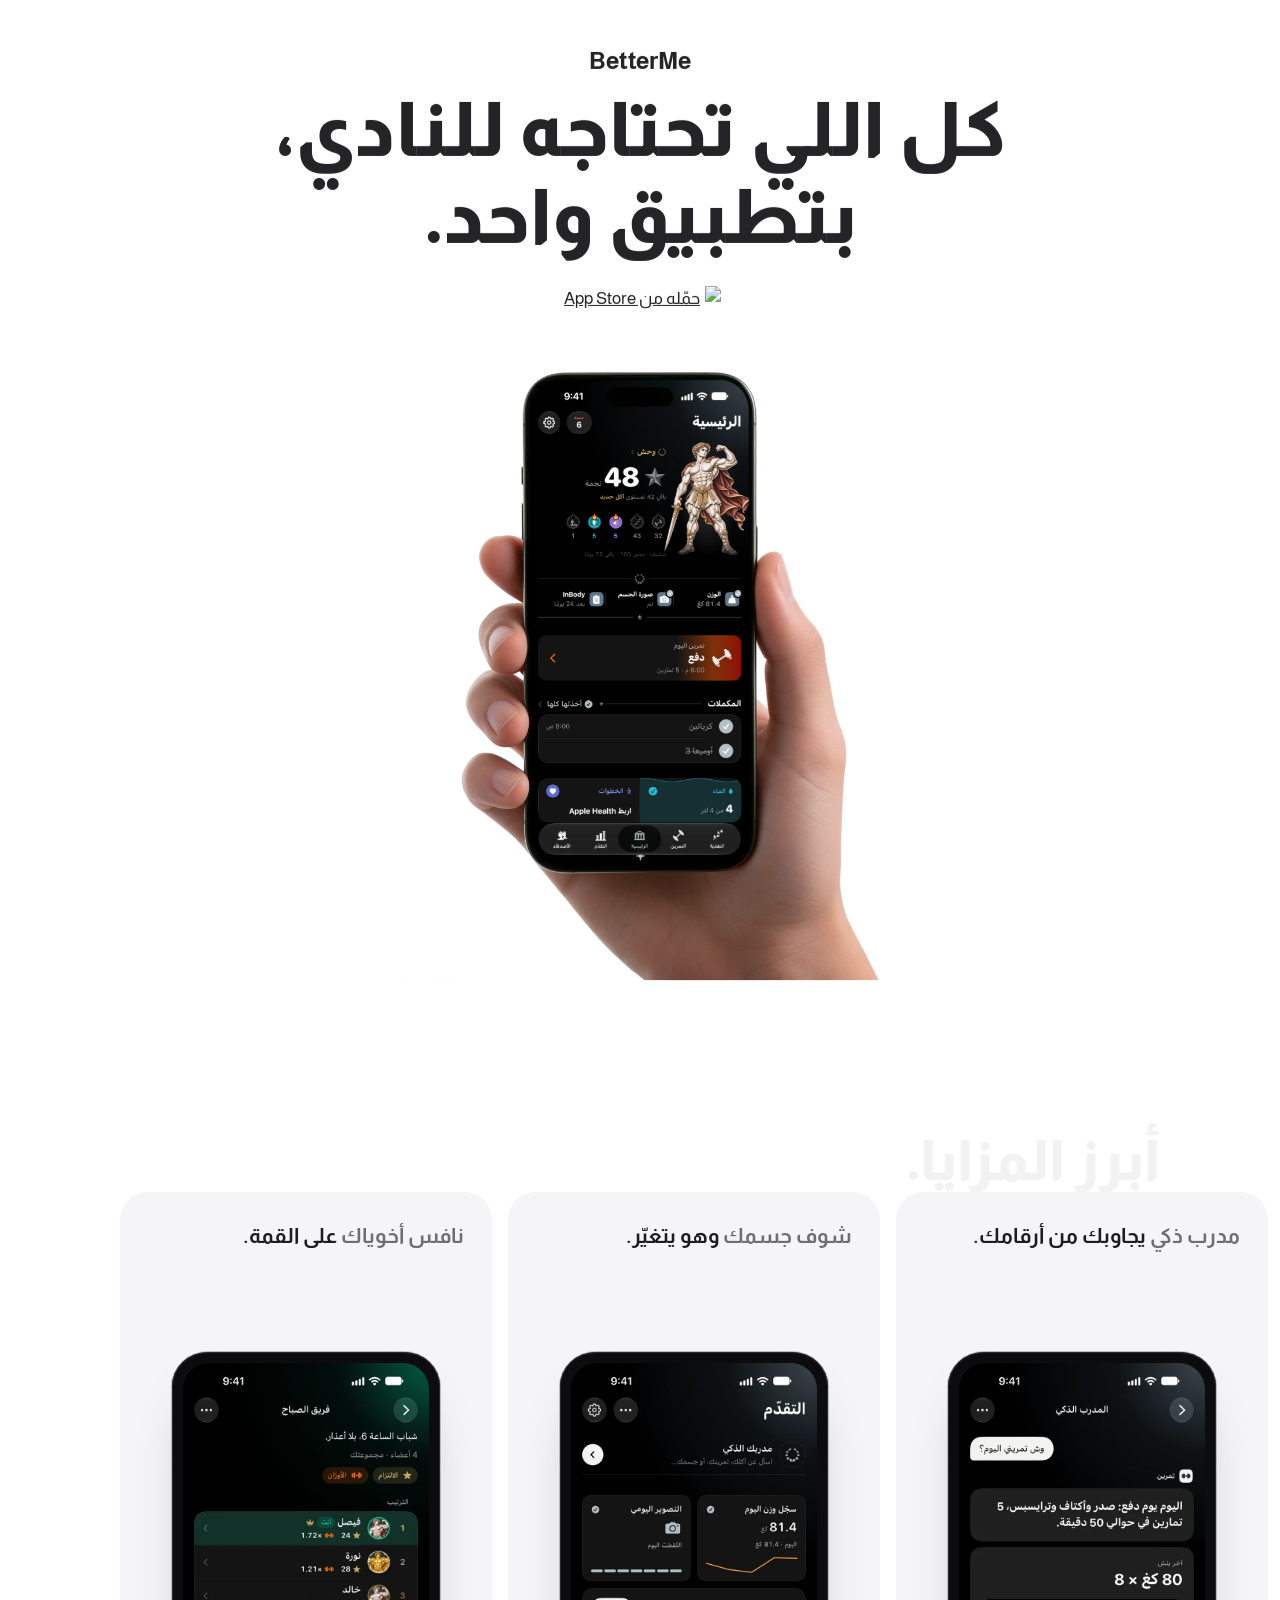
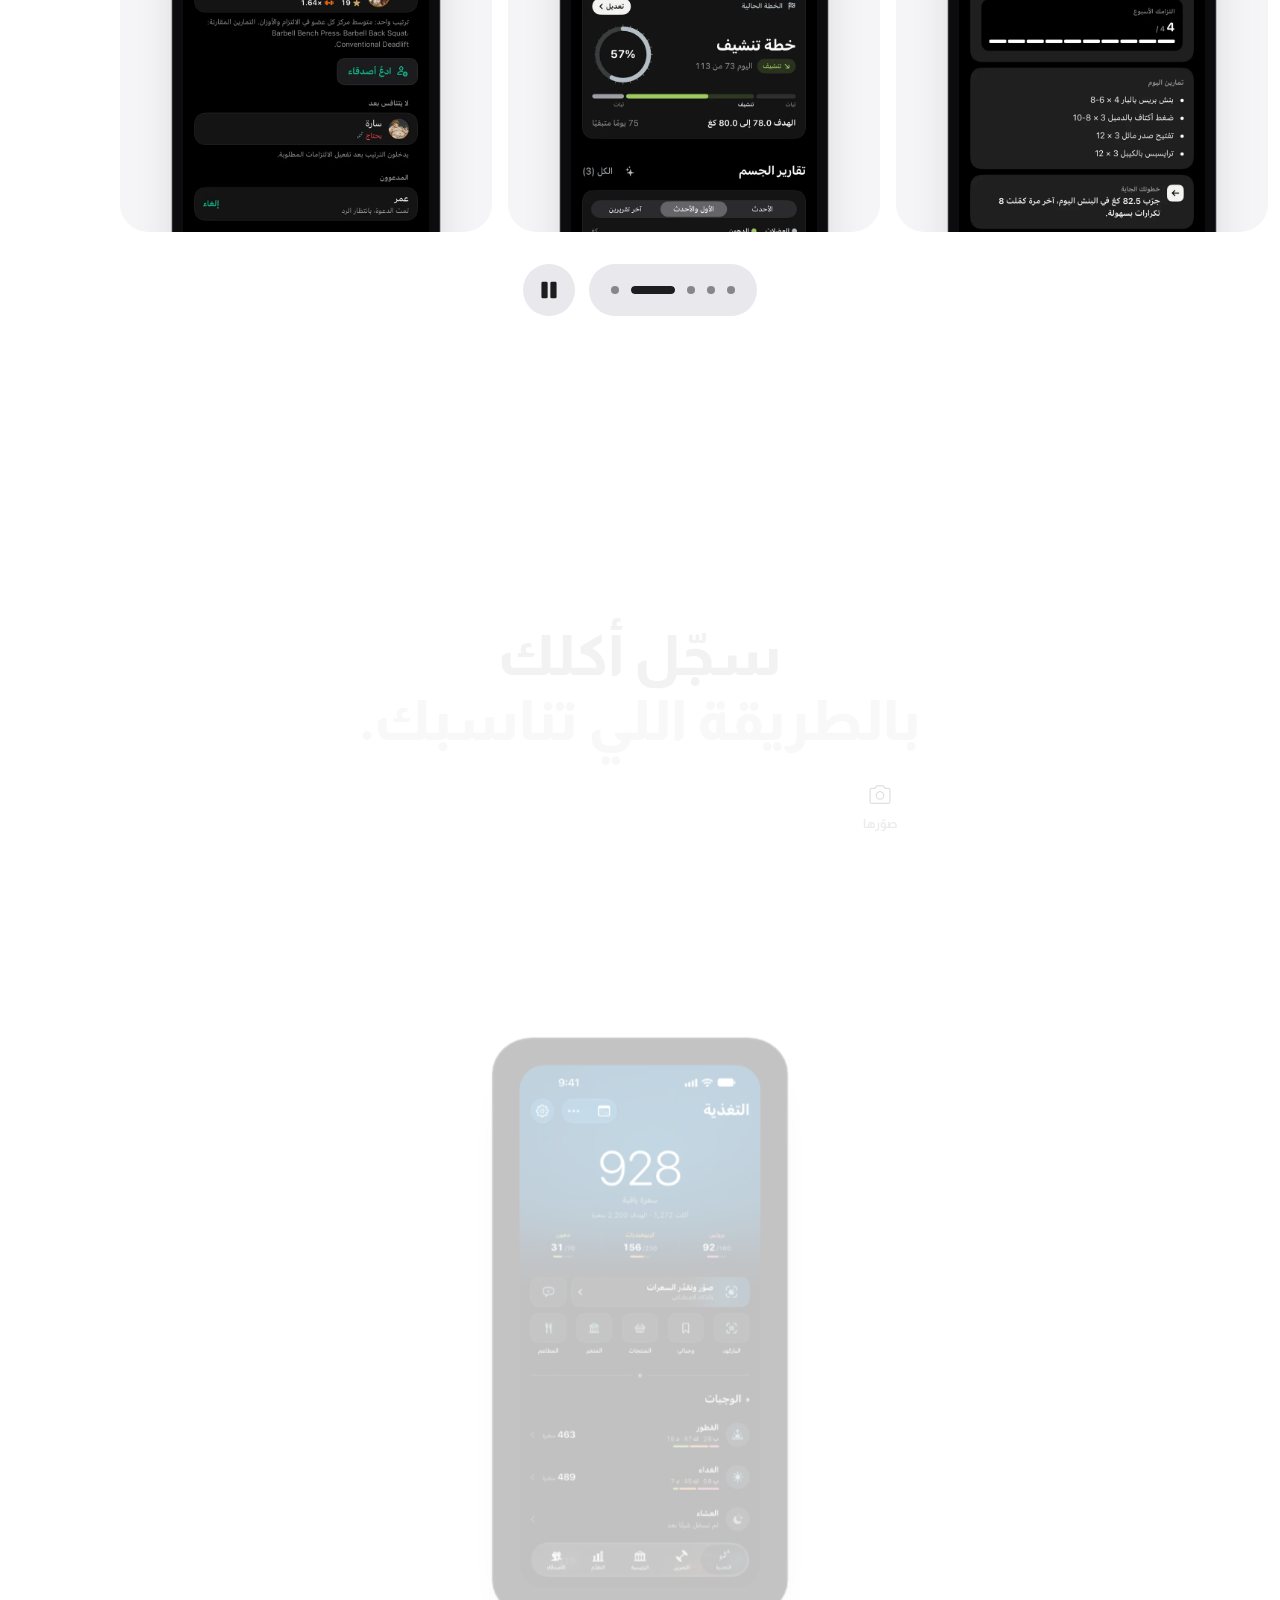
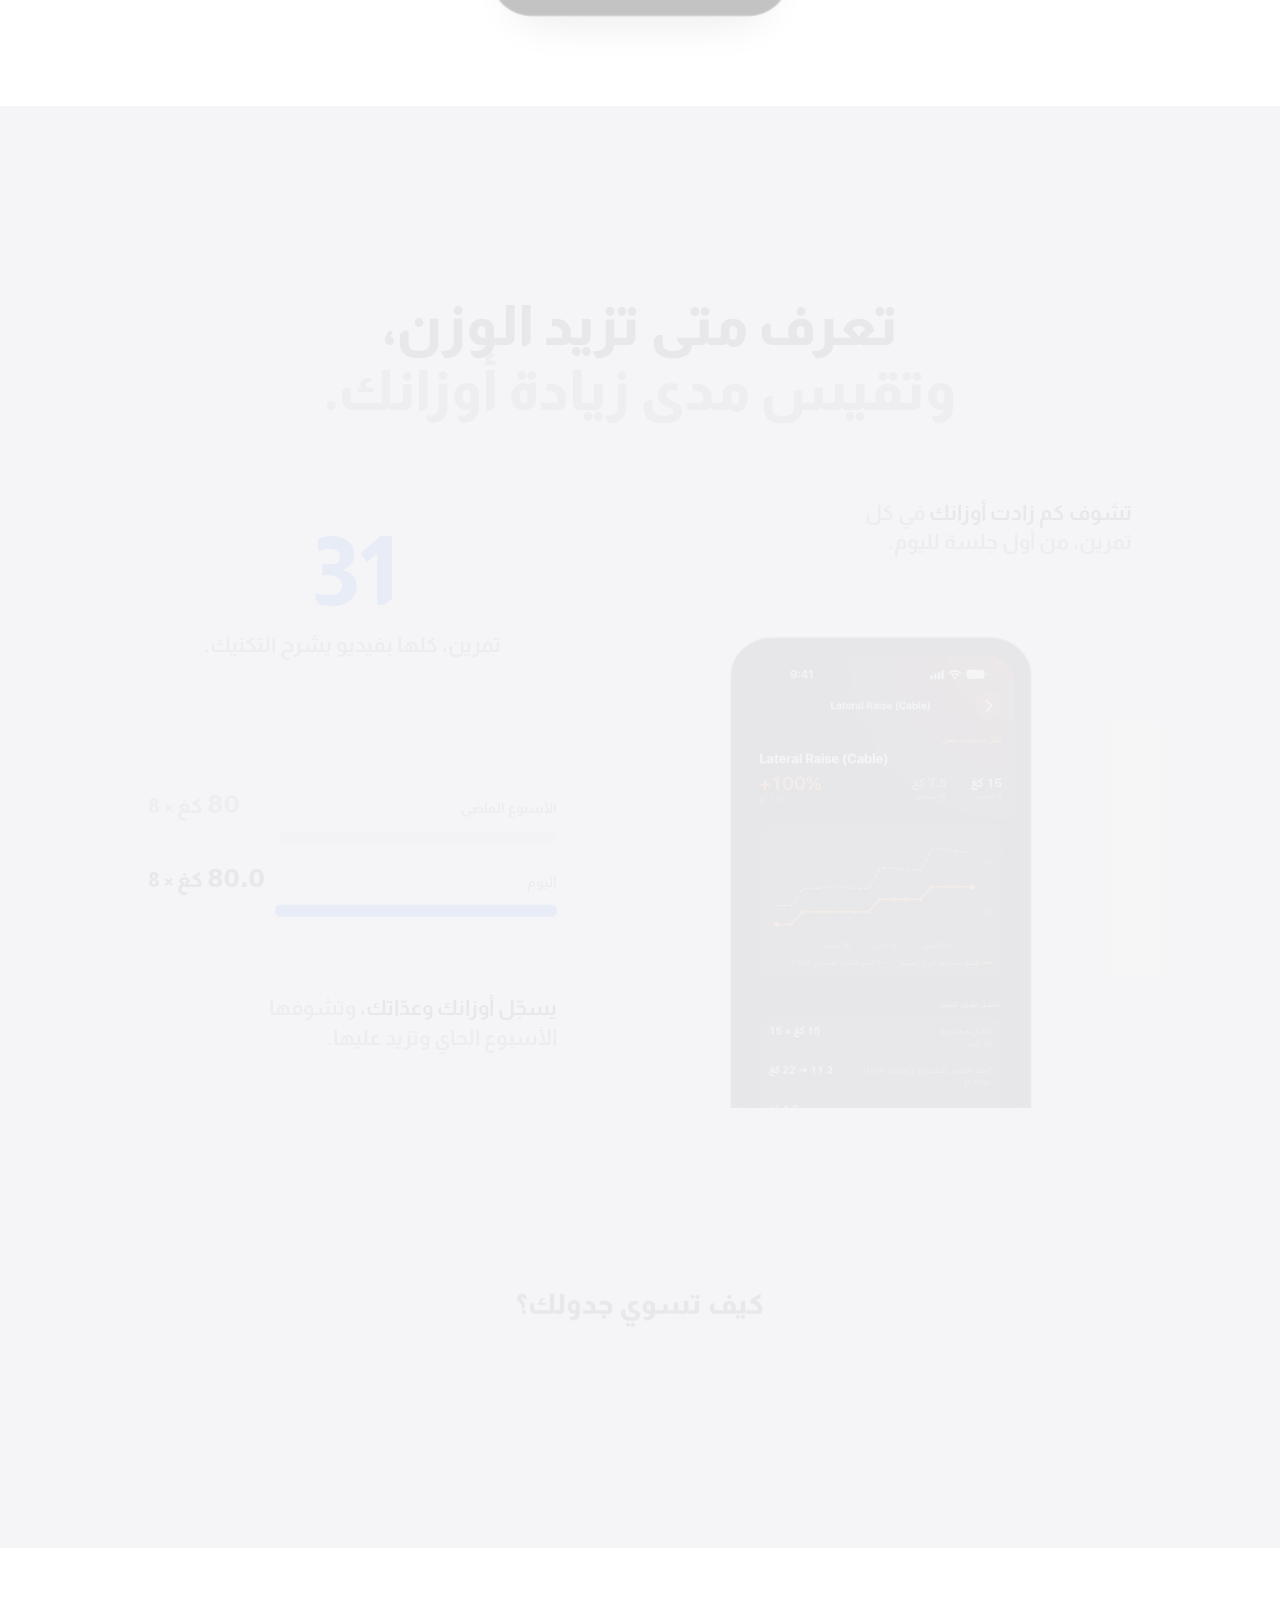
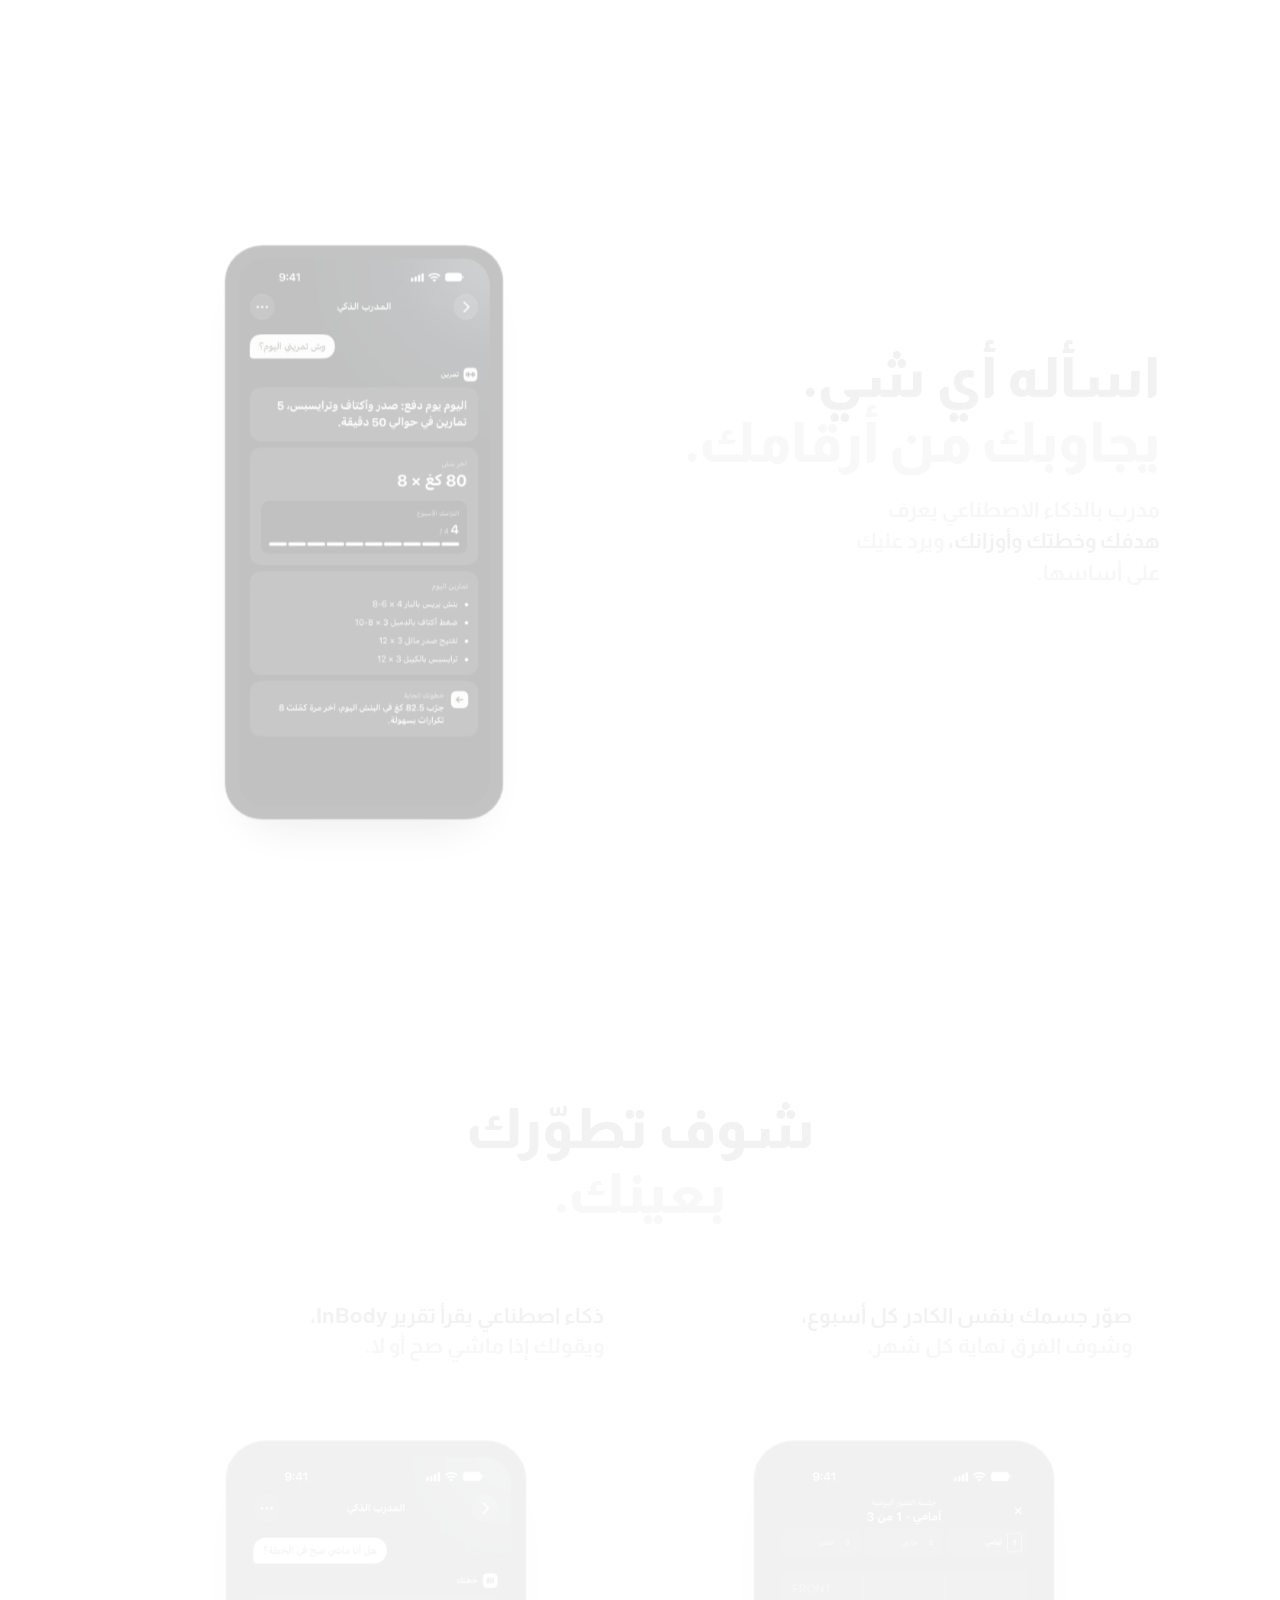
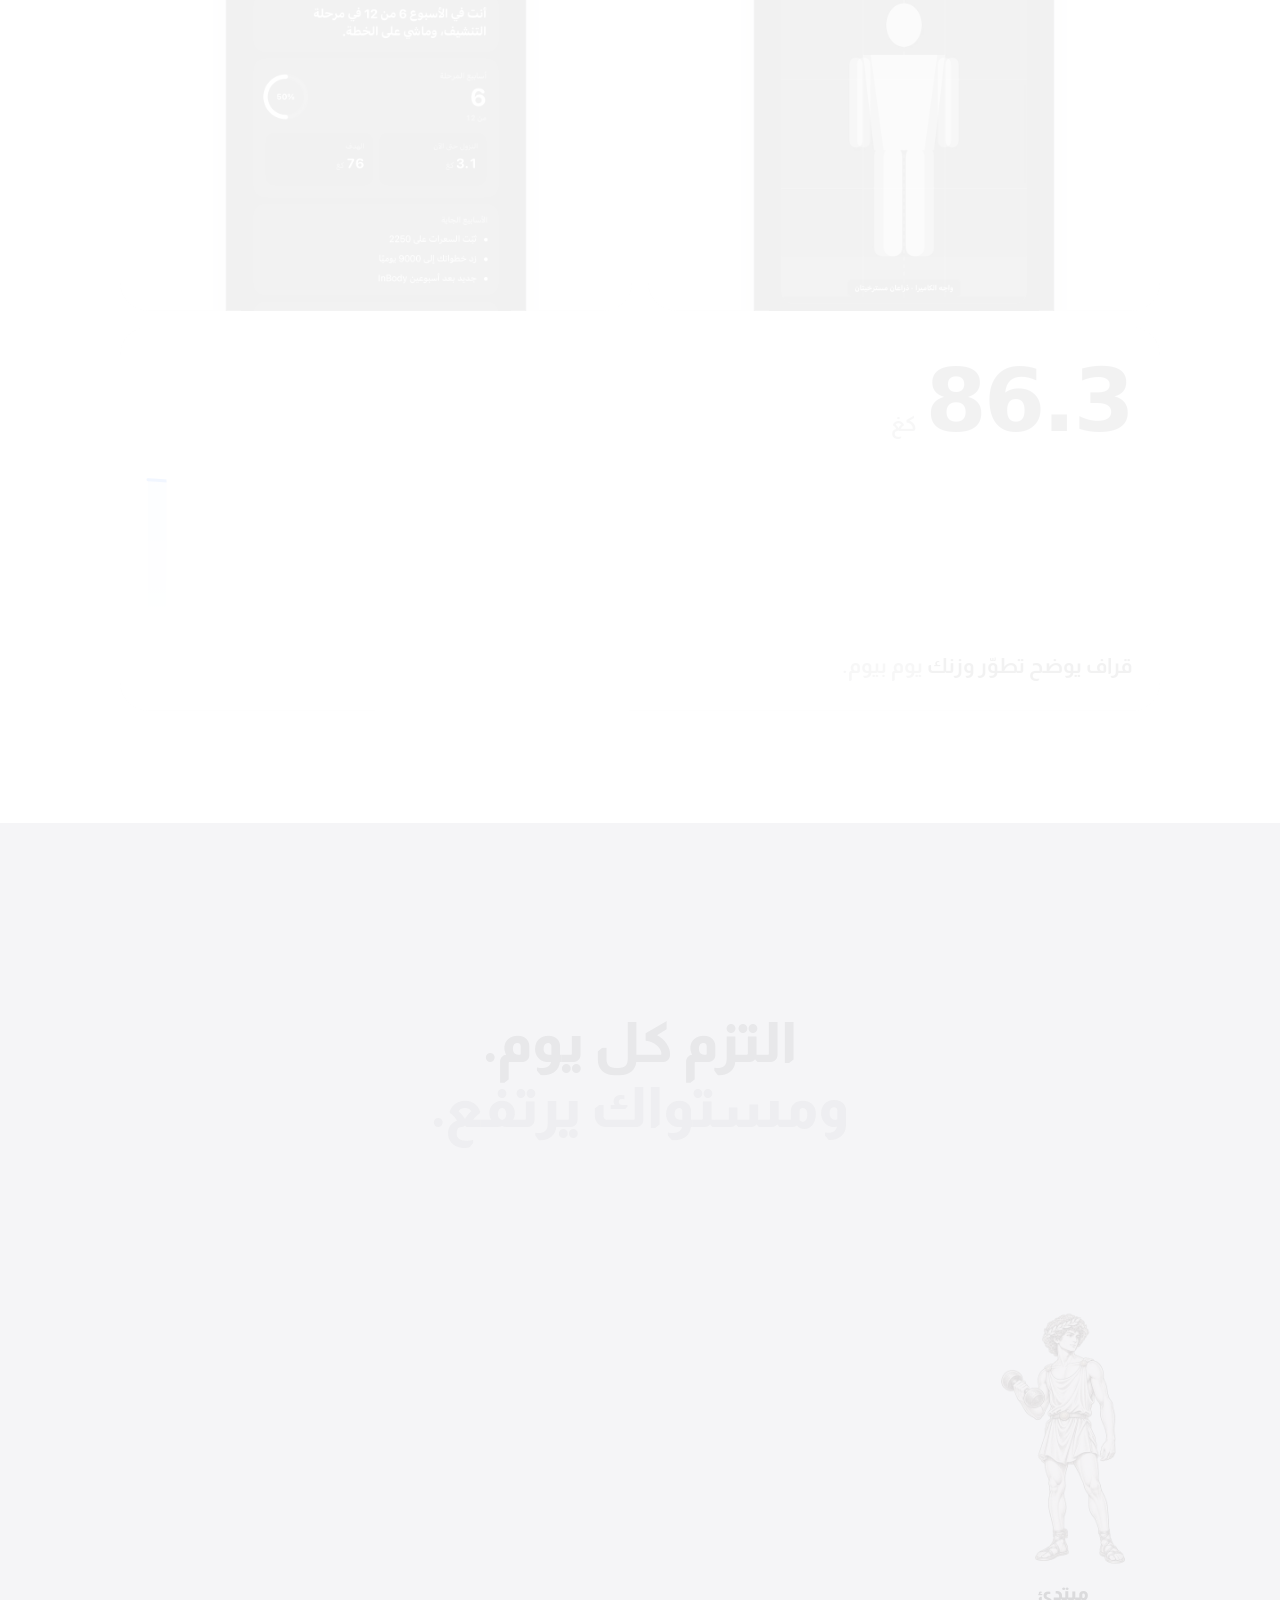
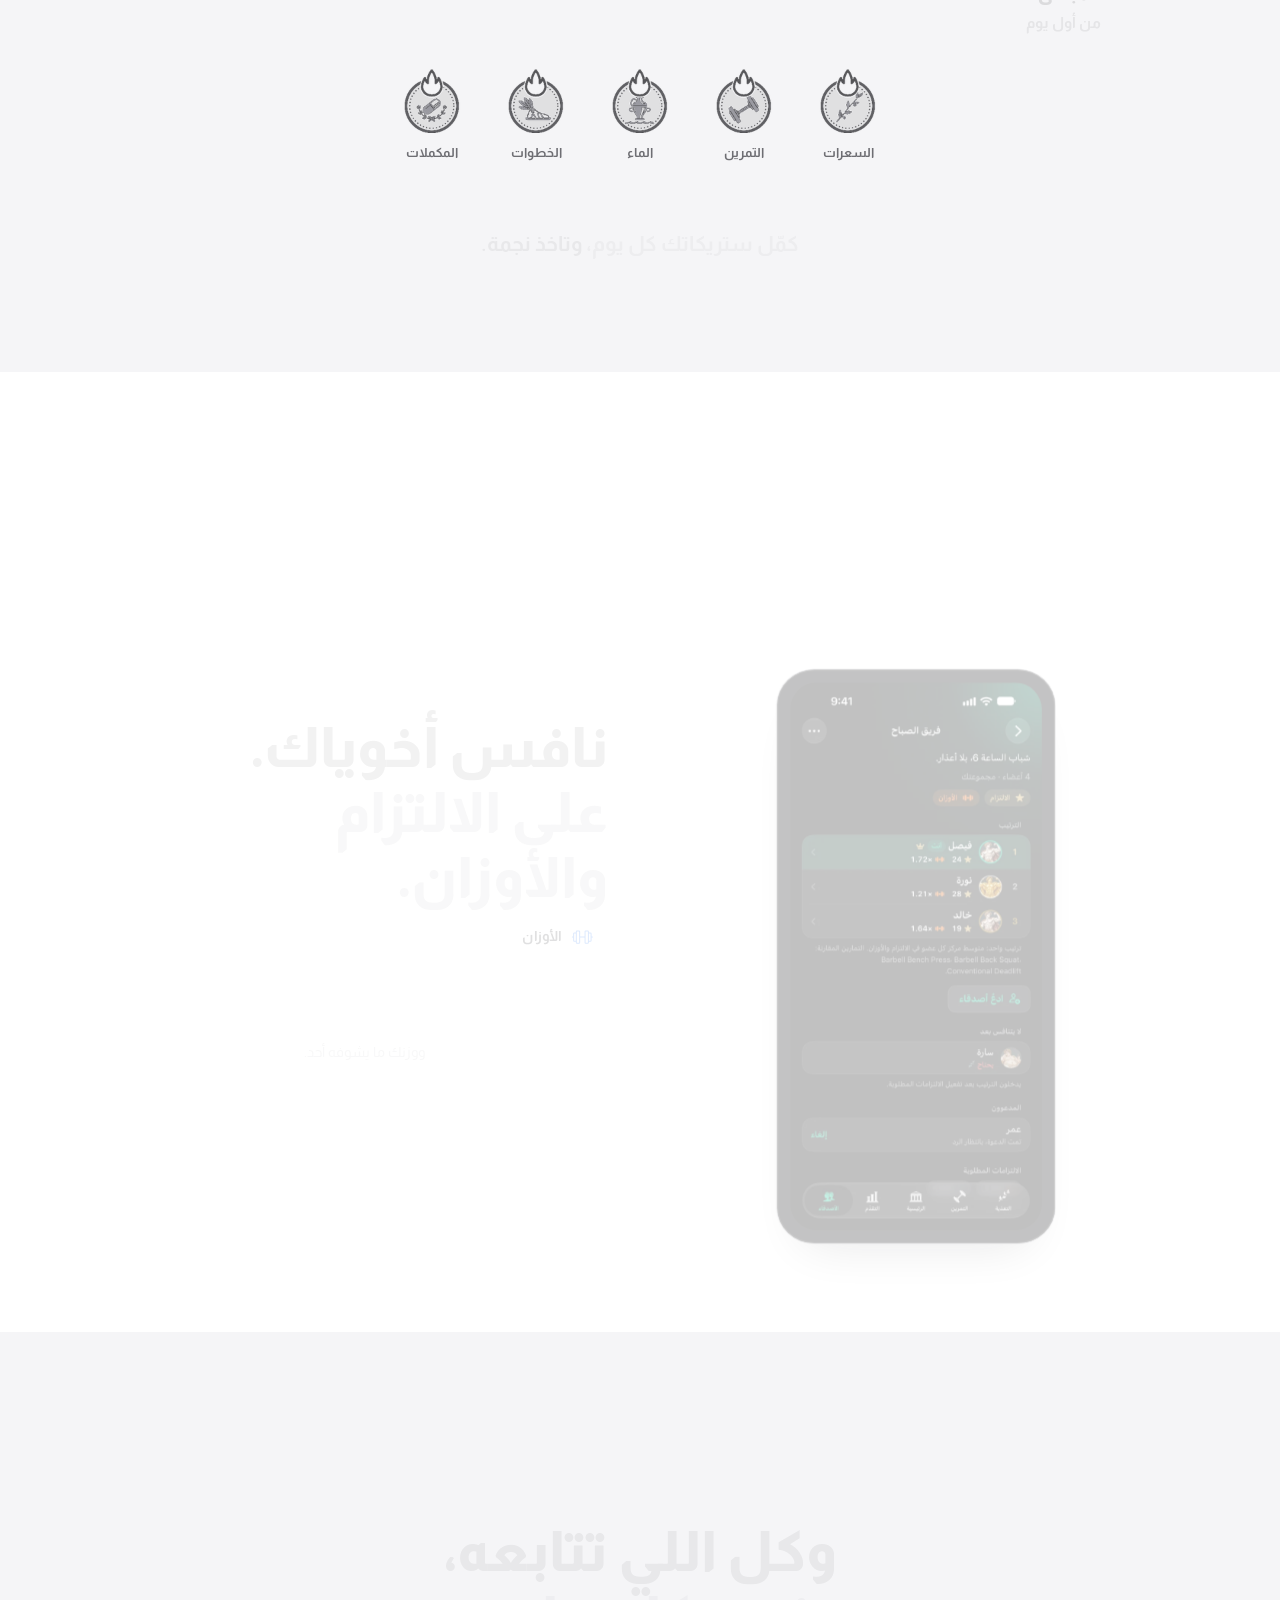
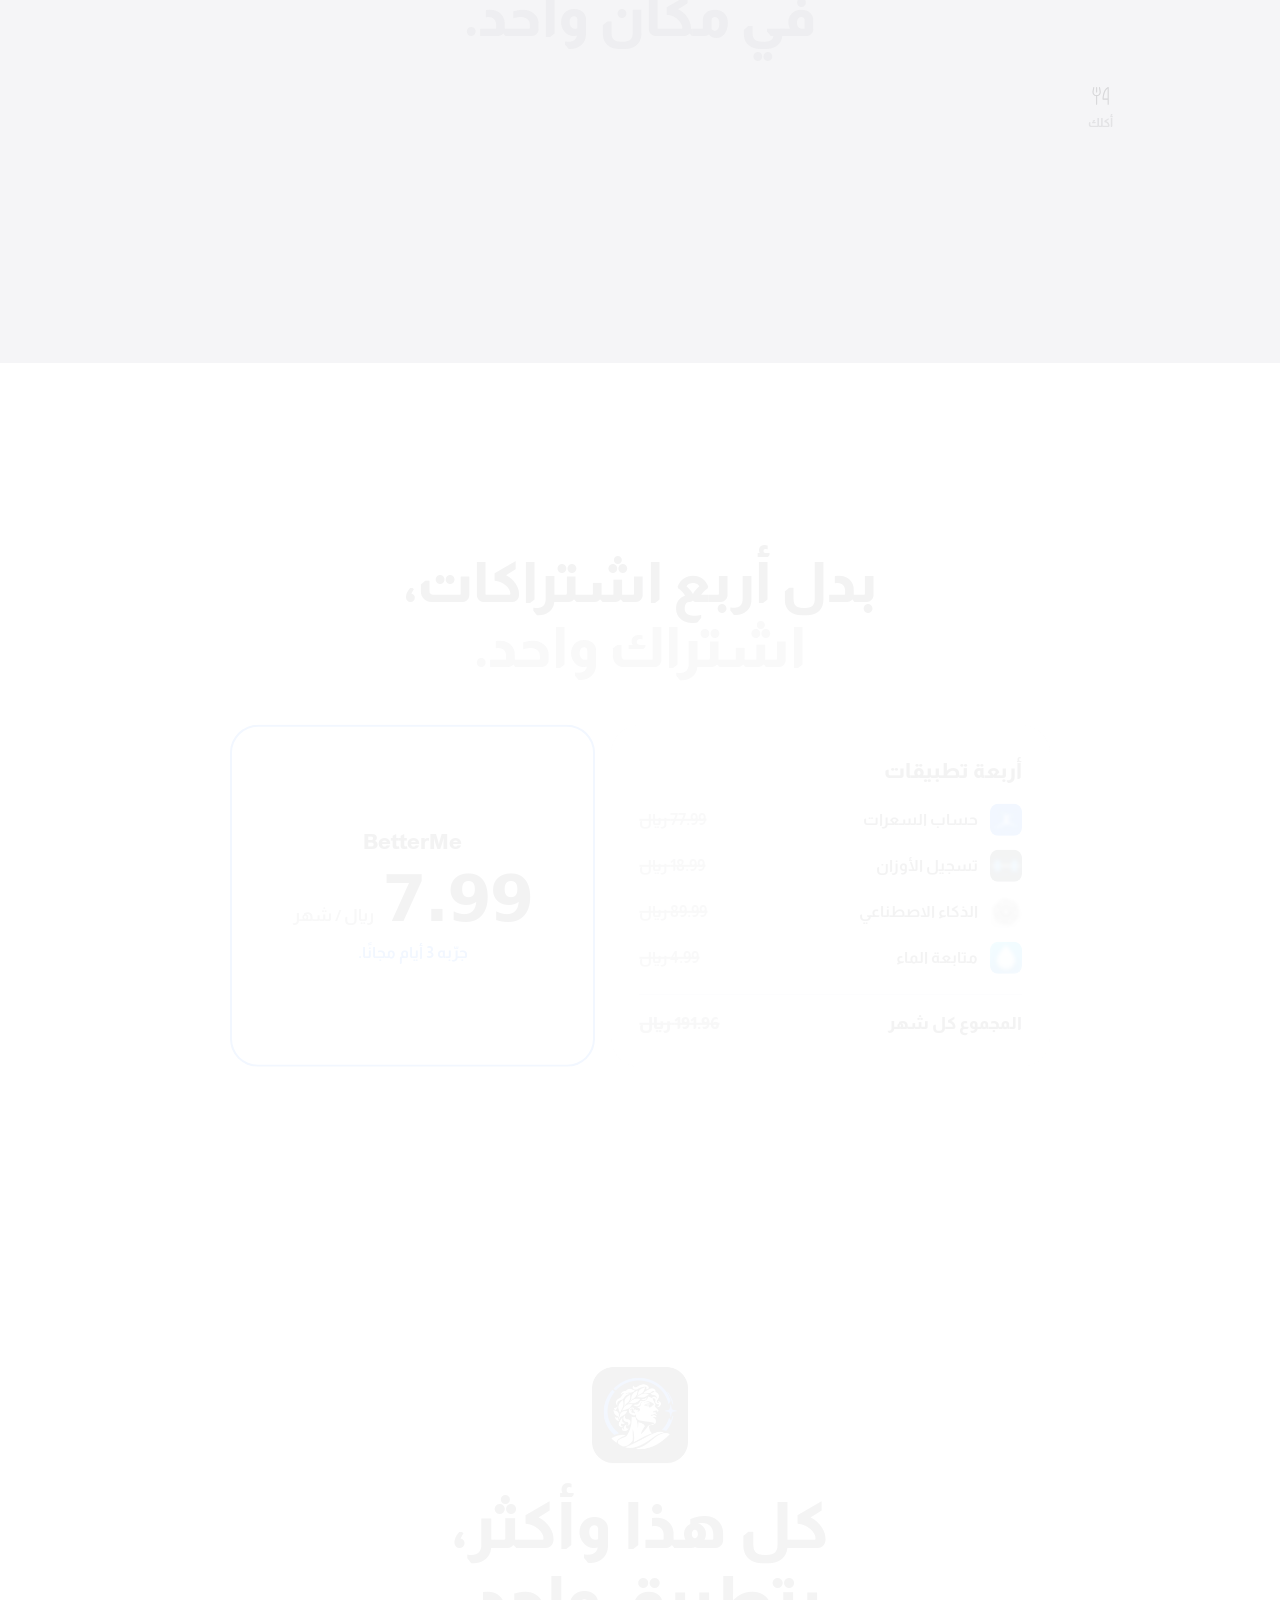
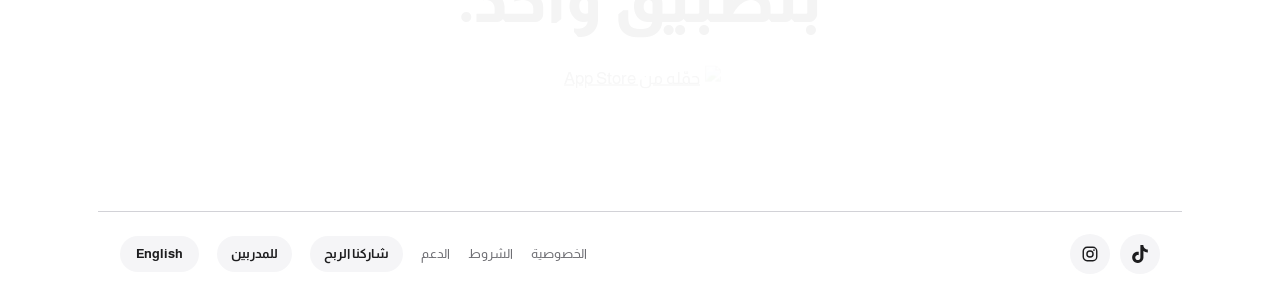
==== commit bec06327: "Pages ?v=20261112a: the TikTok sheet replaced by the press-and-hold «Open Link» line under each down" ====
--- a/index.html
+++ b/index.html
@@ -38,7 +38,7 @@
   <link rel="preconnect" href="https://fonts.googleapis.com">
   <link rel="preconnect" href="https://fonts.gstatic.com" crossorigin>
   <link rel="stylesheet" href="https://fonts.googleapis.com/css2?family=Almarai:wght@400;700;800&display=swap">
-  <link rel="stylesheet" href="css/site.css?v=20261109j">
+  <link rel="stylesheet" href="css/site.css?v=20261112a">
 </head>
 <body>
   <a class="skip" href="#main" data-i18n="nav.skip">تخطَّ إلى المحتوى</a>
@@ -58,6 +58,7 @@
             <img class="js-badge" src="https://toolbox.marketingtools.apple.com/api/badges/download-on-the-app-store/black/ar-sa?size=250x83" width="250" height="83" alt="حمّله من App Store" data-i18n-attr="alt:cta.badgeAlt">
           </a>
           <p class="note" data-i18n="cta.note">إذا ما انفتح معك الرابط، افتحه في سفاري</p>
+          <p class="hold-hint" role="status"><span data-i18n="cta.holdA">ما انفتح؟ اضغط مطوّلًا على الزر، واختر</span> <span class="hold-chip"><svg aria-hidden="true" focusable="false" xmlns="http://www.w3.org/2000/svg" viewBox="0 0 256 256" fill="currentColor"><path d="M128,26A102,102,0,1,0,230,128,102.12,102.12,0,0,0,128,26Zm0,192a90,90,0,1,1,90-90A90.1,90.1,0,0,1,128,218ZM173.32,74.63l-64,32a6,6,0,0,0-2.69,2.69l-32,64A6,6,0,0,0,80,182a6.06,6.06,0,0,0,2.68-.63l64-32a6,6,0,0,0,2.69-2.69l32-64a6,6,0,0,0-8.05-8.05Zm-33.79,64.9L93.42,162.58l23-46.11,46.11-23Z"/></svg><span data-i18n="cta.holdB">Open Link أو فتح الرابط</span></span></p>
         </div>
       </div>
       <div class="hero-media">
@@ -308,6 +309,7 @@
           <img class="js-badge" src="https://toolbox.marketingtools.apple.com/api/badges/download-on-the-app-store/black/ar-sa?size=250x83" width="250" height="83" alt="حمّله من App Store" data-i18n-attr="alt:cta.badgeAlt" loading="lazy">
         </a>
         <p class="note" data-i18n="cta.note">إذا ما انفتح معك الرابط، افتحه في سفاري</p>
+          <p class="hold-hint" role="status"><span data-i18n="cta.holdA">ما انفتح؟ اضغط مطوّلًا على الزر، واختر</span> <span class="hold-chip"><svg aria-hidden="true" focusable="false" xmlns="http://www.w3.org/2000/svg" viewBox="0 0 256 256" fill="currentColor"><path d="M128,26A102,102,0,1,0,230,128,102.12,102.12,0,0,0,128,26Zm0,192a90,90,0,1,1,90-90A90.1,90.1,0,0,1,128,218ZM173.32,74.63l-64,32a6,6,0,0,0-2.69,2.69l-32,64A6,6,0,0,0,80,182a6.06,6.06,0,0,0,2.68-.63l64-32a6,6,0,0,0,2.69-2.69l32-64a6,6,0,0,0-8.05-8.05Zm-33.79,64.9L93.42,162.58l23-46.11,46.11-23Z"/></svg><span data-i18n="cta.holdB">Open Link أو فتح الرابط</span></span></p>
       </div>
     </div>
     <div class="wrap end-foot">
@@ -326,25 +328,9 @@
     </div>
   </footer>
 
-  <!-- TikTok's browser never opens the App Store: the download button there shows how to open the page in the browser -->
-  <div class="getapp" id="getapp" role="dialog" aria-modal="true" aria-labelledby="getapp-t">
-    <div class="getapp-scrim" data-close></div>
-    <div class="getapp-sheet" tabindex="-1">
-      <button class="getapp-x" type="button" data-close aria-label="إغلاق" data-i18n-attr="aria-label:getapp.close"><svg aria-hidden="true" focusable="false" xmlns="http://www.w3.org/2000/svg" viewBox="0 0 256 256" fill="currentColor"><path d="M204.24,195.76a6,6,0,1,1-8.48,8.48L128,136.49,60.24,204.24a6,6,0,0,1-8.48-8.48L119.51,128,51.76,60.24a6,6,0,0,1,8.48-8.48L128,119.51l67.76-67.75a6,6,0,0,1,8.48,8.48L136.49,128Z"/></svg></button>
-      <img class="getapp-icon" src="assets/app-icon.webp" width="360" height="360" alt="">
-      <h2 class="getapp-title" id="getapp-t" data-i18n="getapp.title">افتح الموقع في المتصفح</h2>
-      <p class="getapp-text" data-i18n="getapp.text">تيك توك ما يفتح App&nbsp;Store من داخله. افتح الموقع في المتصفح، ويفتح لك على طول.</p>
-      <ol class="getapp-steps">
-        <li><span class="getapp-n">1</span><span data-i18n="getapp.s1">اضغط على</span><span class="getapp-dots"><svg aria-hidden="true" focusable="false" xmlns="http://www.w3.org/2000/svg" viewBox="0 0 256 256" fill="currentColor"><path d="M138,128a10,10,0,1,1-10-10A10,10,0,0,1,138,128ZM60,118a10,10,0,1,0,10,10A10,10,0,0,0,60,118Zm136,0a10,10,0,1,0,10,10A10,10,0,0,0,196,118Z"/></svg></span><span data-i18n="getapp.s1b">فوق</span></li>
-        <li><span class="getapp-n">2</span><span data-i18n="getapp.s2">واختر الفتح في المتصفح</span></li>
-      </ol>
-      <button class="getapp-copy" type="button"><svg aria-hidden="true" focusable="false" xmlns="http://www.w3.org/2000/svg" viewBox="0 0 256 256" fill="currentColor"><path d="M216,34H88a6,6,0,0,0-6,6V82H40a6,6,0,0,0-6,6V216a6,6,0,0,0,6,6H168a6,6,0,0,0,6-6V174h42a6,6,0,0,0,6-6V40A6,6,0,0,0,216,34ZM162,210H46V94H162Zm48-48H174V88a6,6,0,0,0-6-6H94V46H210Z"/></svg><span class="getapp-ask" data-i18n="getapp.copy">أو انسخ رابط التحميل</span><span class="getapp-done" data-i18n="getapp.copied">انتسخ، الصقه في سفاري</span></button>
-    </div>
-  </div>
-
-  <script src="js/config.js?v=20261109j"></script>
-  <script src="js/strings.js?v=20261109j"></script>
-  <script src="js/motion.js?v=20261109j"></script>
-  <script src="js/main.js?v=20261109j"></script>
+  <script src="js/config.js?v=20261112a"></script>
+  <script src="js/strings.js?v=20261112a"></script>
+  <script src="js/motion.js?v=20261112a"></script>
+  <script src="js/main.js?v=20261112a"></script>
 </body>
 </html>
--- a/css/site.css
+++ b/css/site.css
@@ -790,51 +790,23 @@
   .lineup li:nth-child(4) img { height: 355px; }
 }
 
-/* ---------- TikTok: a sheet that shows how to open the page in the browser ---------- */
-.getapp { position: fixed; inset: 0; z-index: 50; visibility: hidden; transition: visibility 0s 420ms; }
-.getapp.open { visibility: visible; transition: none; }
-.getapp-scrim { position: absolute; inset: 0; background: rgba(0, 0, 0, 0.4); opacity: 0; transition: opacity 320ms var(--ease); }
-.getapp.open .getapp-scrim { opacity: 1; }
-.getapp-sheet {
-  position: absolute; inset-inline: 0; bottom: 0; max-width: 480px; margin-inline: auto;
-  padding: 34px var(--gutter) calc(22px + env(safe-area-inset-bottom));
-  background: #fff; border-radius: var(--radius) var(--radius) 0 0; text-align: center;
-  transform: translateY(100%); transition: transform 420ms var(--ease);
-}
-.getapp.open .getapp-sheet { transform: none; }
-.getapp-sheet:focus { outline: none; }
-.getapp-x {
-  position: absolute; top: 14px; inset-inline-end: 14px; display: grid; place-items: center;
-  width: 32px; height: 32px; padding: 0; border: 0; border-radius: 50%;
-  background: var(--tint); color: var(--ink-2); cursor: pointer;
-}
-.getapp-x svg { width: 18px; height: 18px; }
-.getapp-icon { width: 64px; height: 64px; margin: 0 auto; border-radius: 22.5%; }
-.getapp-title { margin-top: 16px; font-size: 24px; font-weight: 800; line-height: 1.25; letter-spacing: -0.01em; }
-.getapp-text { max-width: 32ch; margin: 8px auto 0; font-size: 15px; color: var(--ink-2); }
-.getapp-title, .getapp-text { text-wrap: balance; }
-.getapp-steps { display: grid; gap: 2px; margin-top: 22px; border-radius: 18px; overflow: hidden; text-align: start; }
-.getapp-steps li {
-  display: flex; align-items: center; gap: 8px; min-height: 56px; padding: 10px 16px;
-  background: var(--tint); font-size: 16px; font-weight: 700;
-}
-.getapp-n {
-  display: grid; place-items: center; flex: none; width: 26px; height: 26px; margin-inline-end: 4px;
-  border-radius: 50%; background: var(--accent); color: #fff; font: 700 14px/1 var(--font-num);
-}
-.getapp-dots { display: grid; place-items: center; width: 34px; height: 26px; border-radius: 8px; background: #fff; box-shadow: 0 0 0 1px var(--line); }
-.getapp-dots svg { width: 22px; height: 22px; }
-.getapp-copy {
-  display: flex; align-items: center; justify-content: center; gap: 8px; width: 100%; margin-top: 14px;
-  padding: 14px; border: 0; border-radius: 999px; background: none;
-  color: var(--accent); font: 700 16px/1.3 var(--font); cursor: pointer;
-}
-:lang(en) .getapp-copy { font-family: var(--font-en); }
-.getapp-copy svg { width: 20px; height: 20px; flex: none; }
-.getapp-copy:active { transform: scale(0.97); }
-.getapp-done, .getapp-copy.copied .getapp-ask { display: none; }
-.getapp-copy.copied .getapp-done { display: inline; }
-html.sheet-open { overflow: hidden; }
+/* ---------- TikTok on an iPhone: when the App Store didn't open, press and hold the button and choose «Open Link» ----------
+   The line shows under the button that was tapped, and the button plays the press twice. */
+.hold-hint { display: none; }
+html.tiktok .note { display: none; }
+html.tiktok .cta.hold .hold-hint {
+  display: flex; flex-wrap: wrap; justify-content: center; align-items: center; gap: 8px;
+  max-width: 32ch; margin: 14px auto 0; font-size: 15px; font-weight: 700; line-height: 1.5; color: var(--ink); text-wrap: balance;
+  animation: hold-in 500ms var(--ease) both;
+}
+.hold-chip {
+  display: inline-flex; align-items: center; gap: 7px; padding: 7px 14px; border-radius: 999px;
+  background: #2c2c2e; color: #fff; font-size: 14px; white-space: nowrap;
+}
+.hold-chip svg { width: 18px; height: 18px; flex: none; }
+html.tiktok .cta.hold .badge { animation: hold-press 1.4s var(--ease) 0.2s 2; }
+@keyframes hold-in { from { opacity: 0; transform: translateY(-6px); } to { opacity: 1; transform: none; } }
+@keyframes hold-press { 0%, 100% { transform: scale(1); } 25%, 70% { transform: scale(0.93); } }
 
 /* ---------- Reduce Motion: the finished page, no movement ---------- */
 @media (prefers-reduced-motion: reduce) {
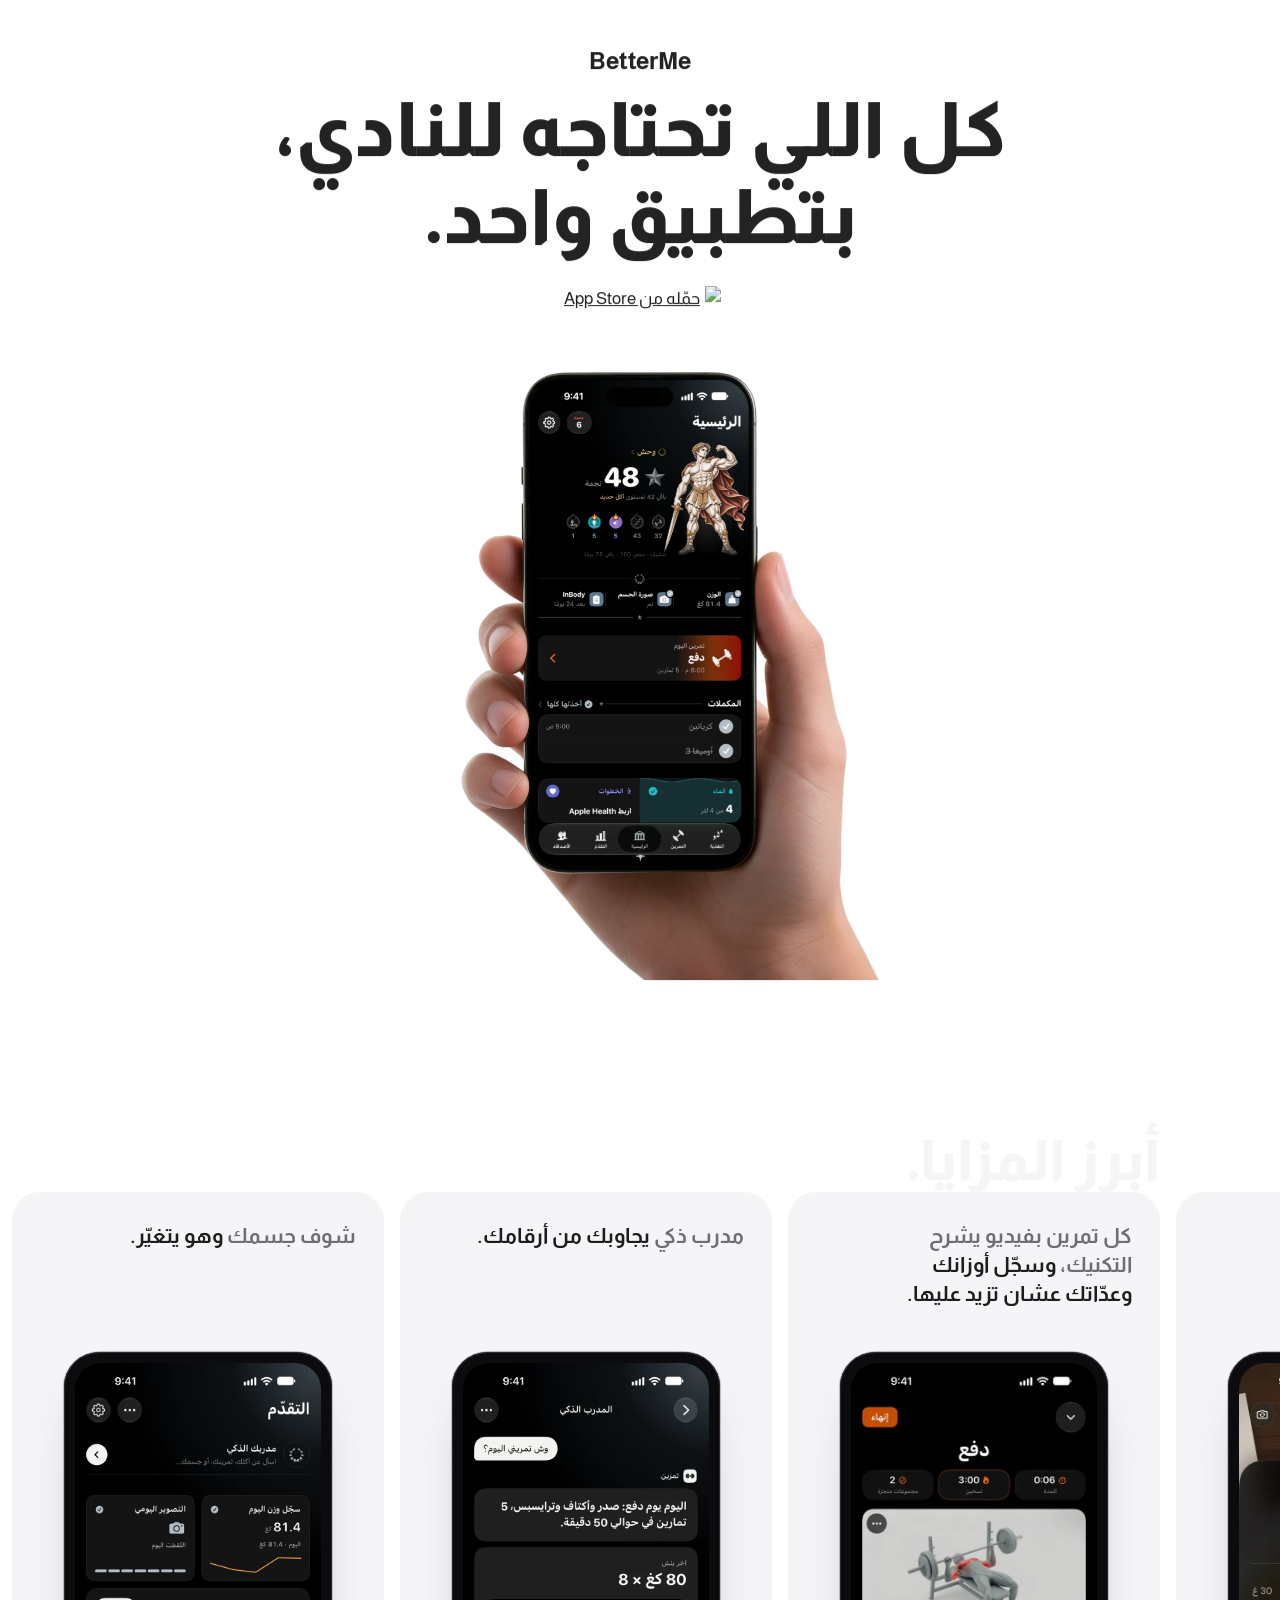
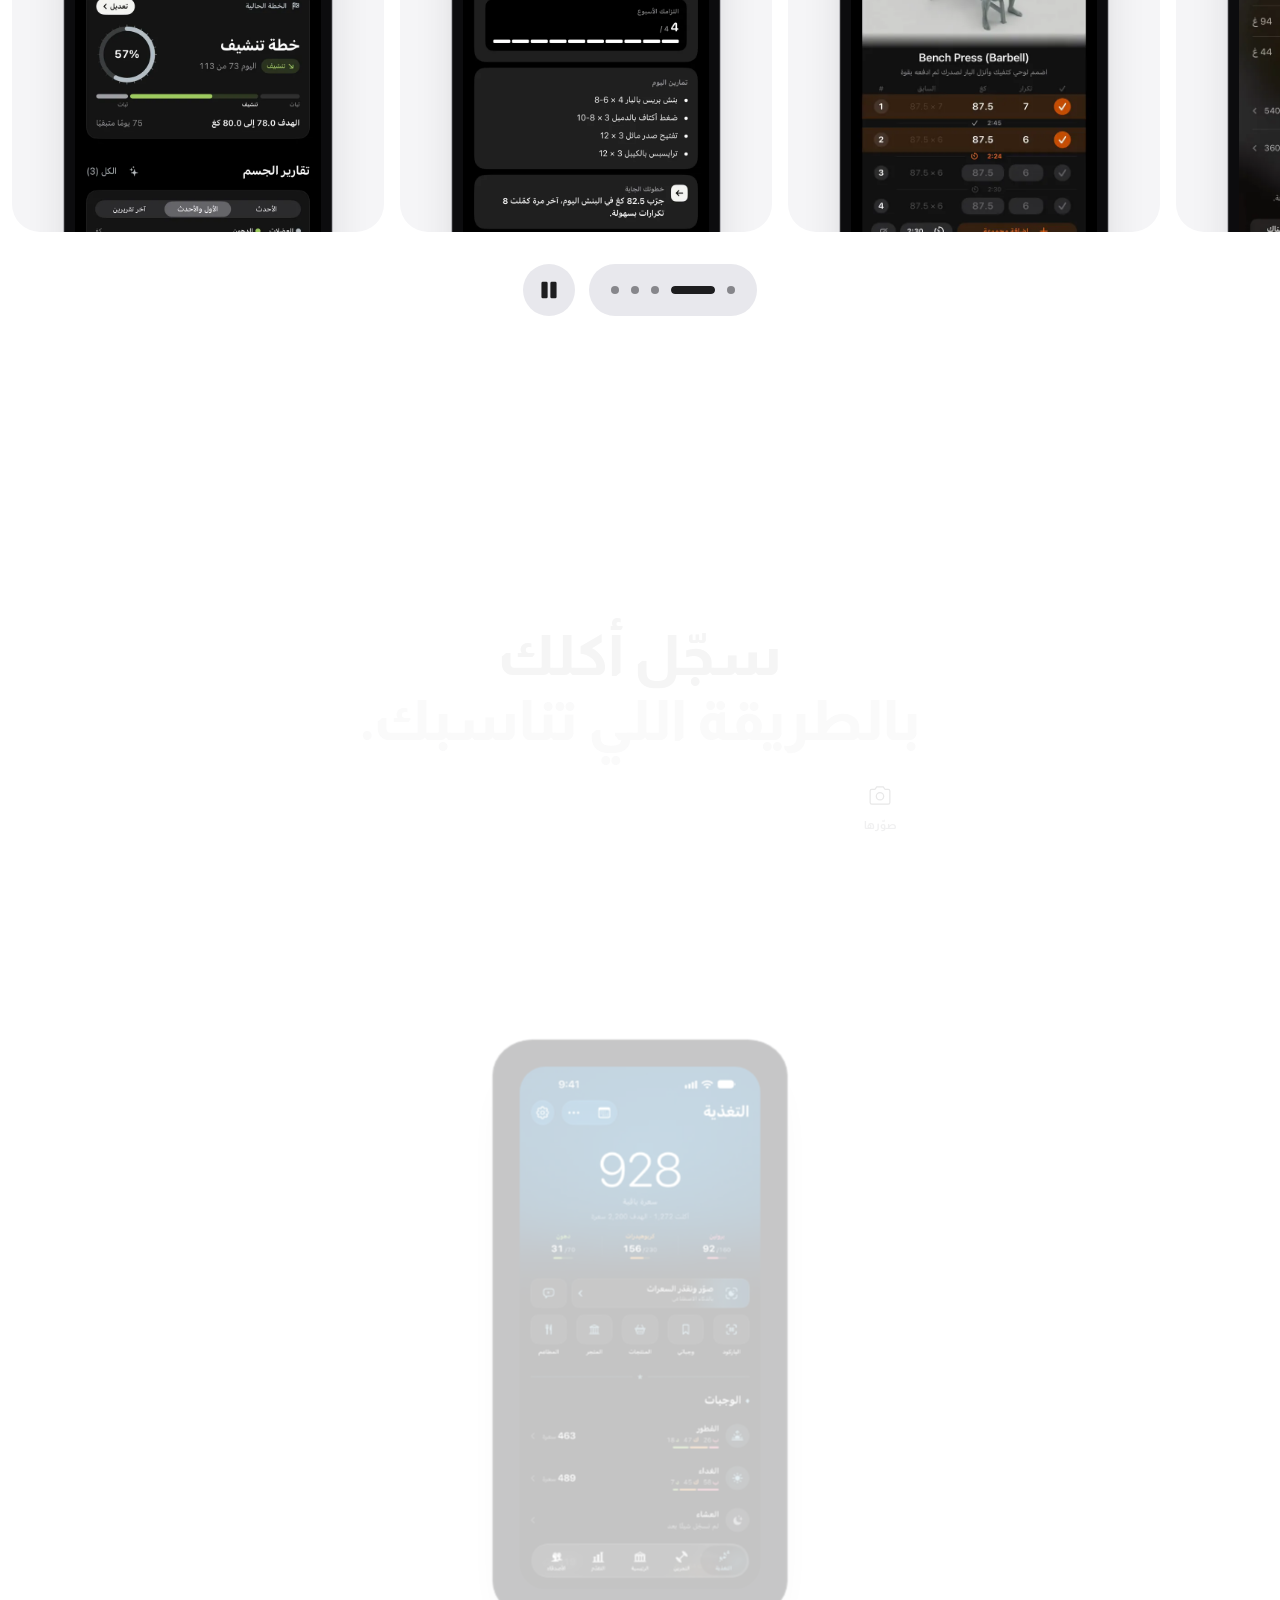
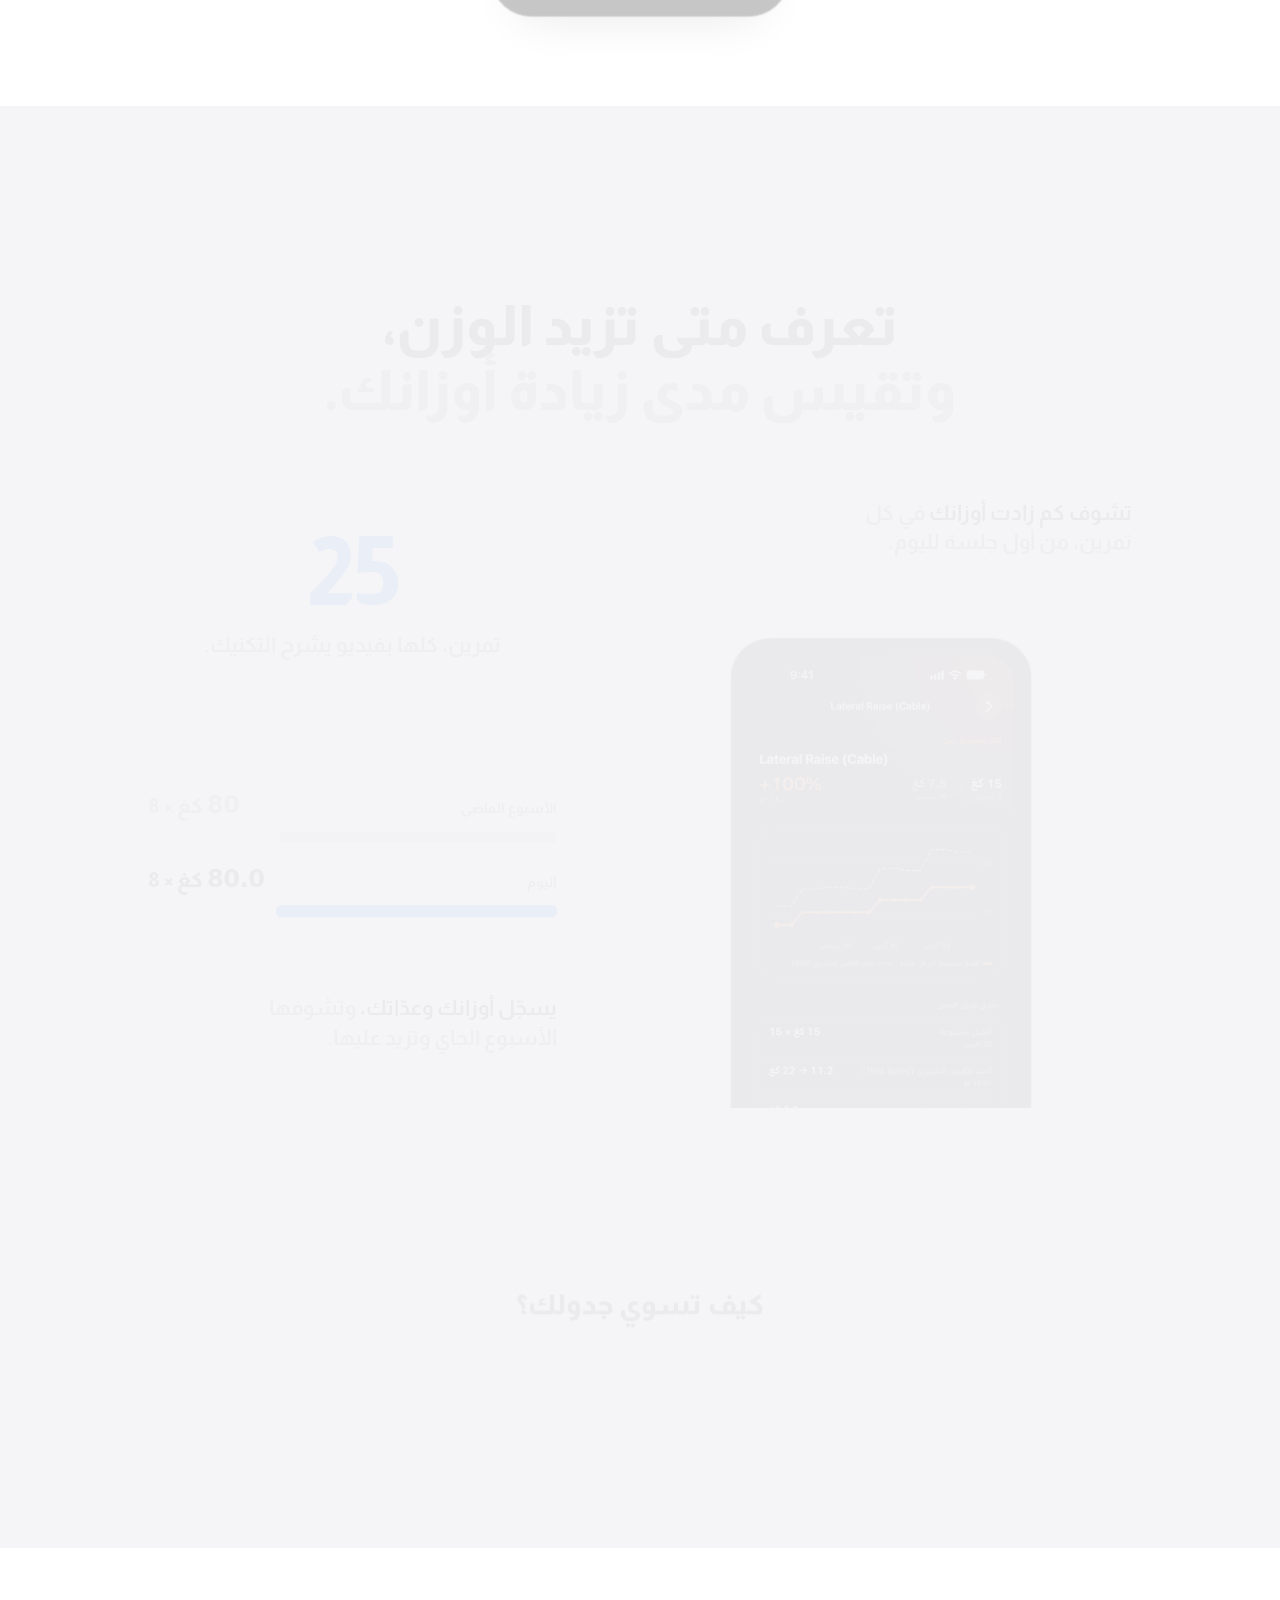
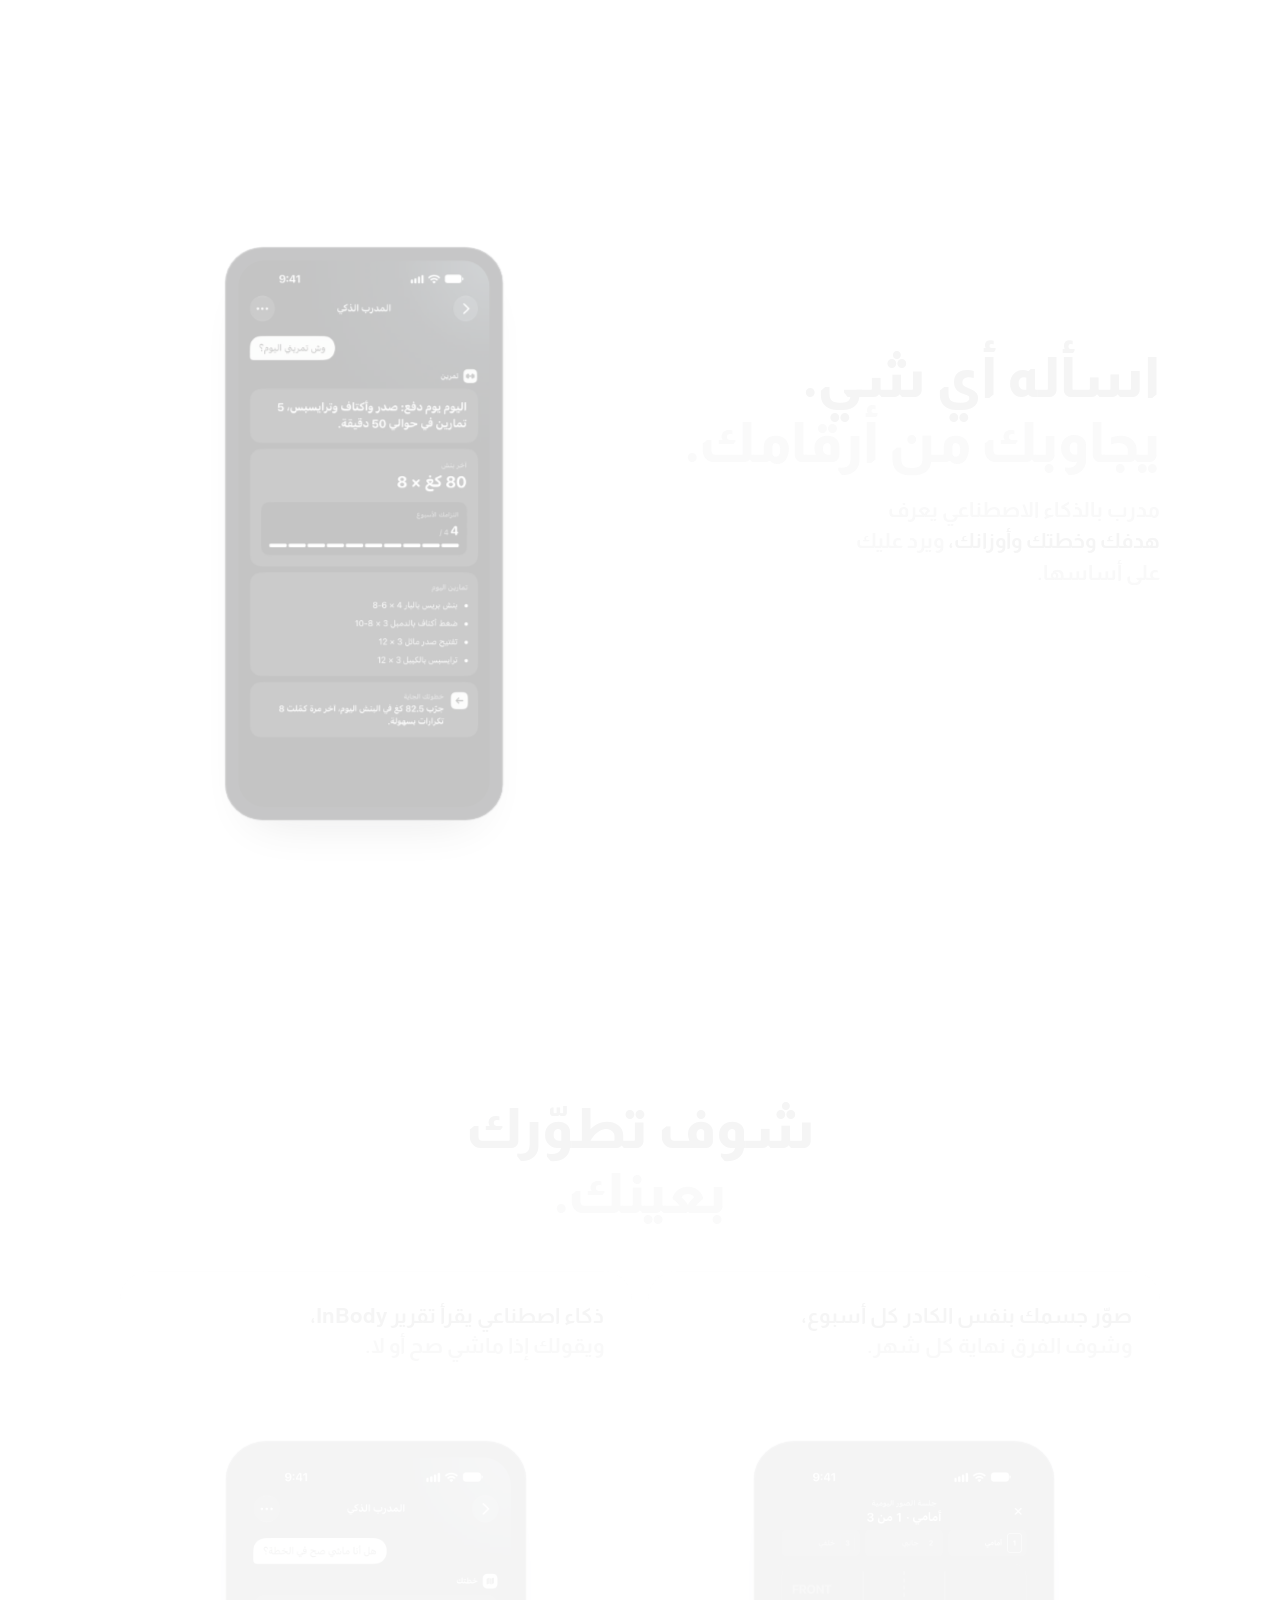
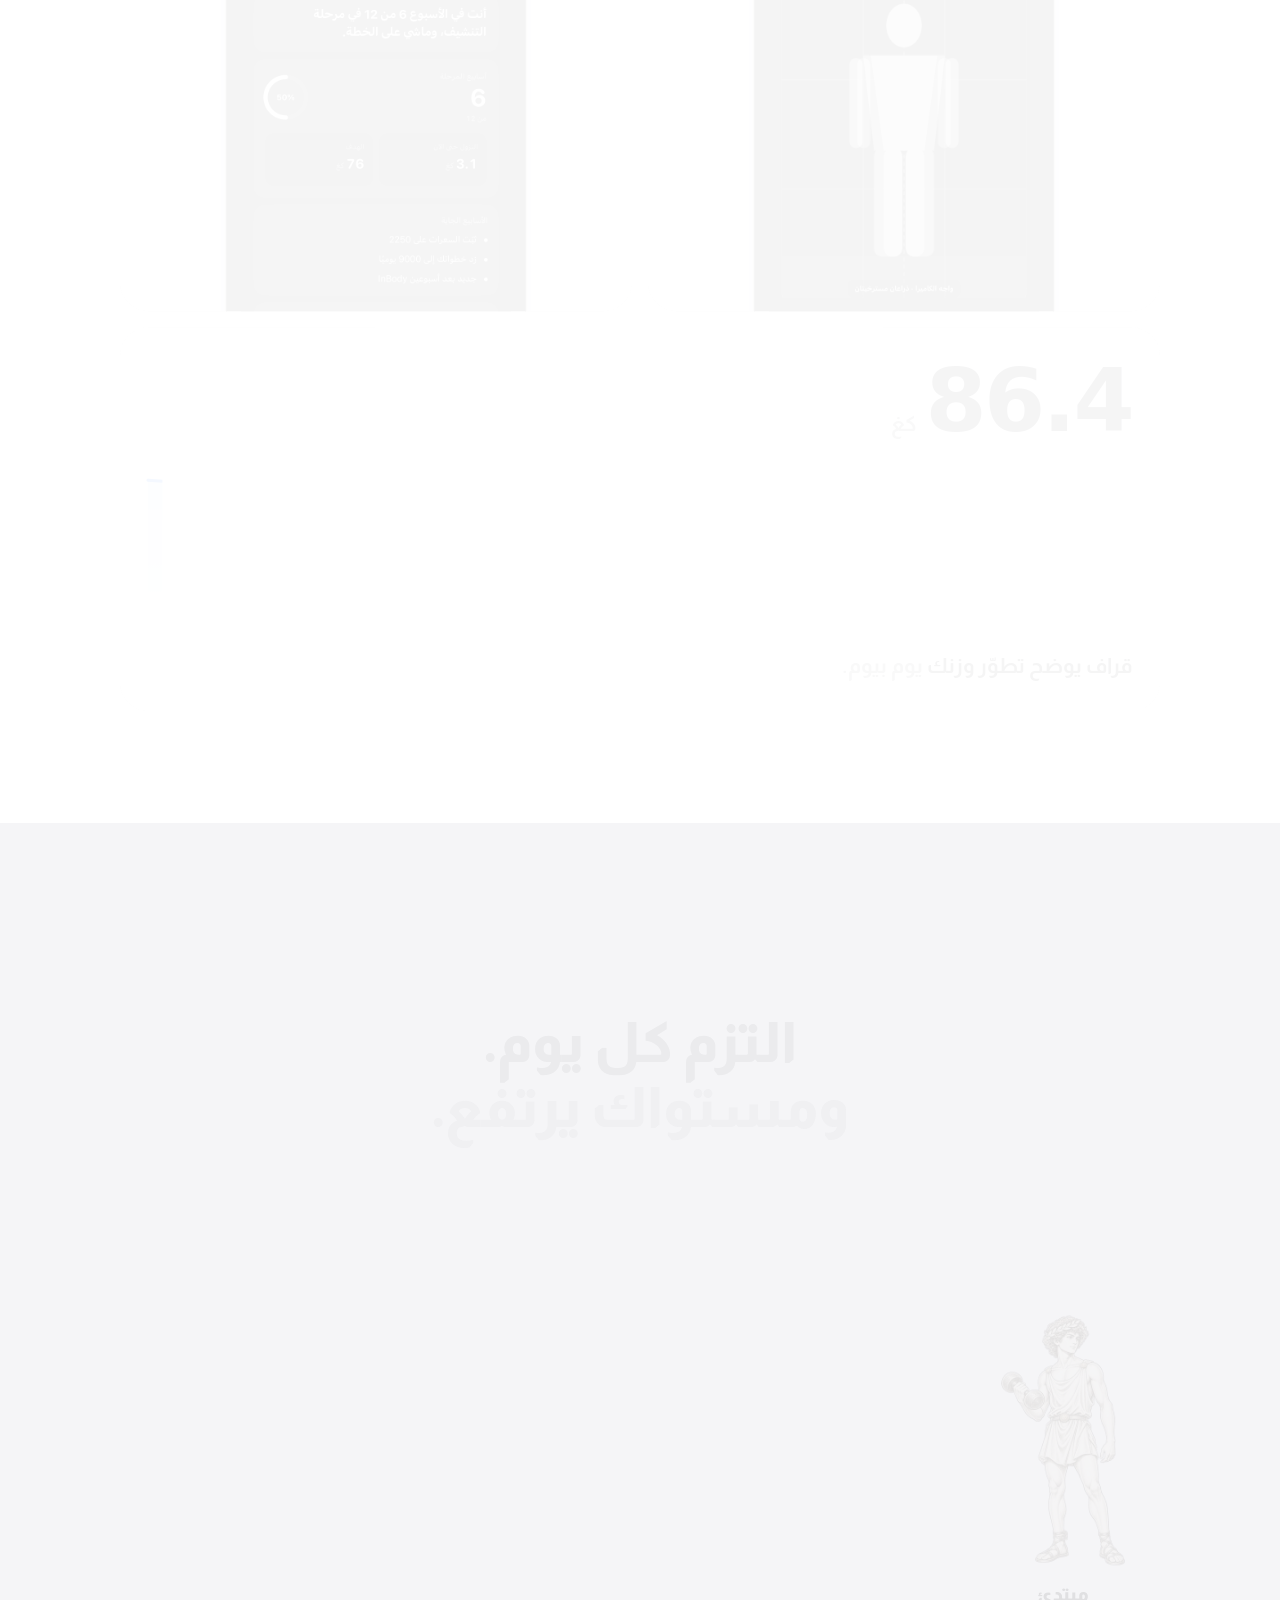
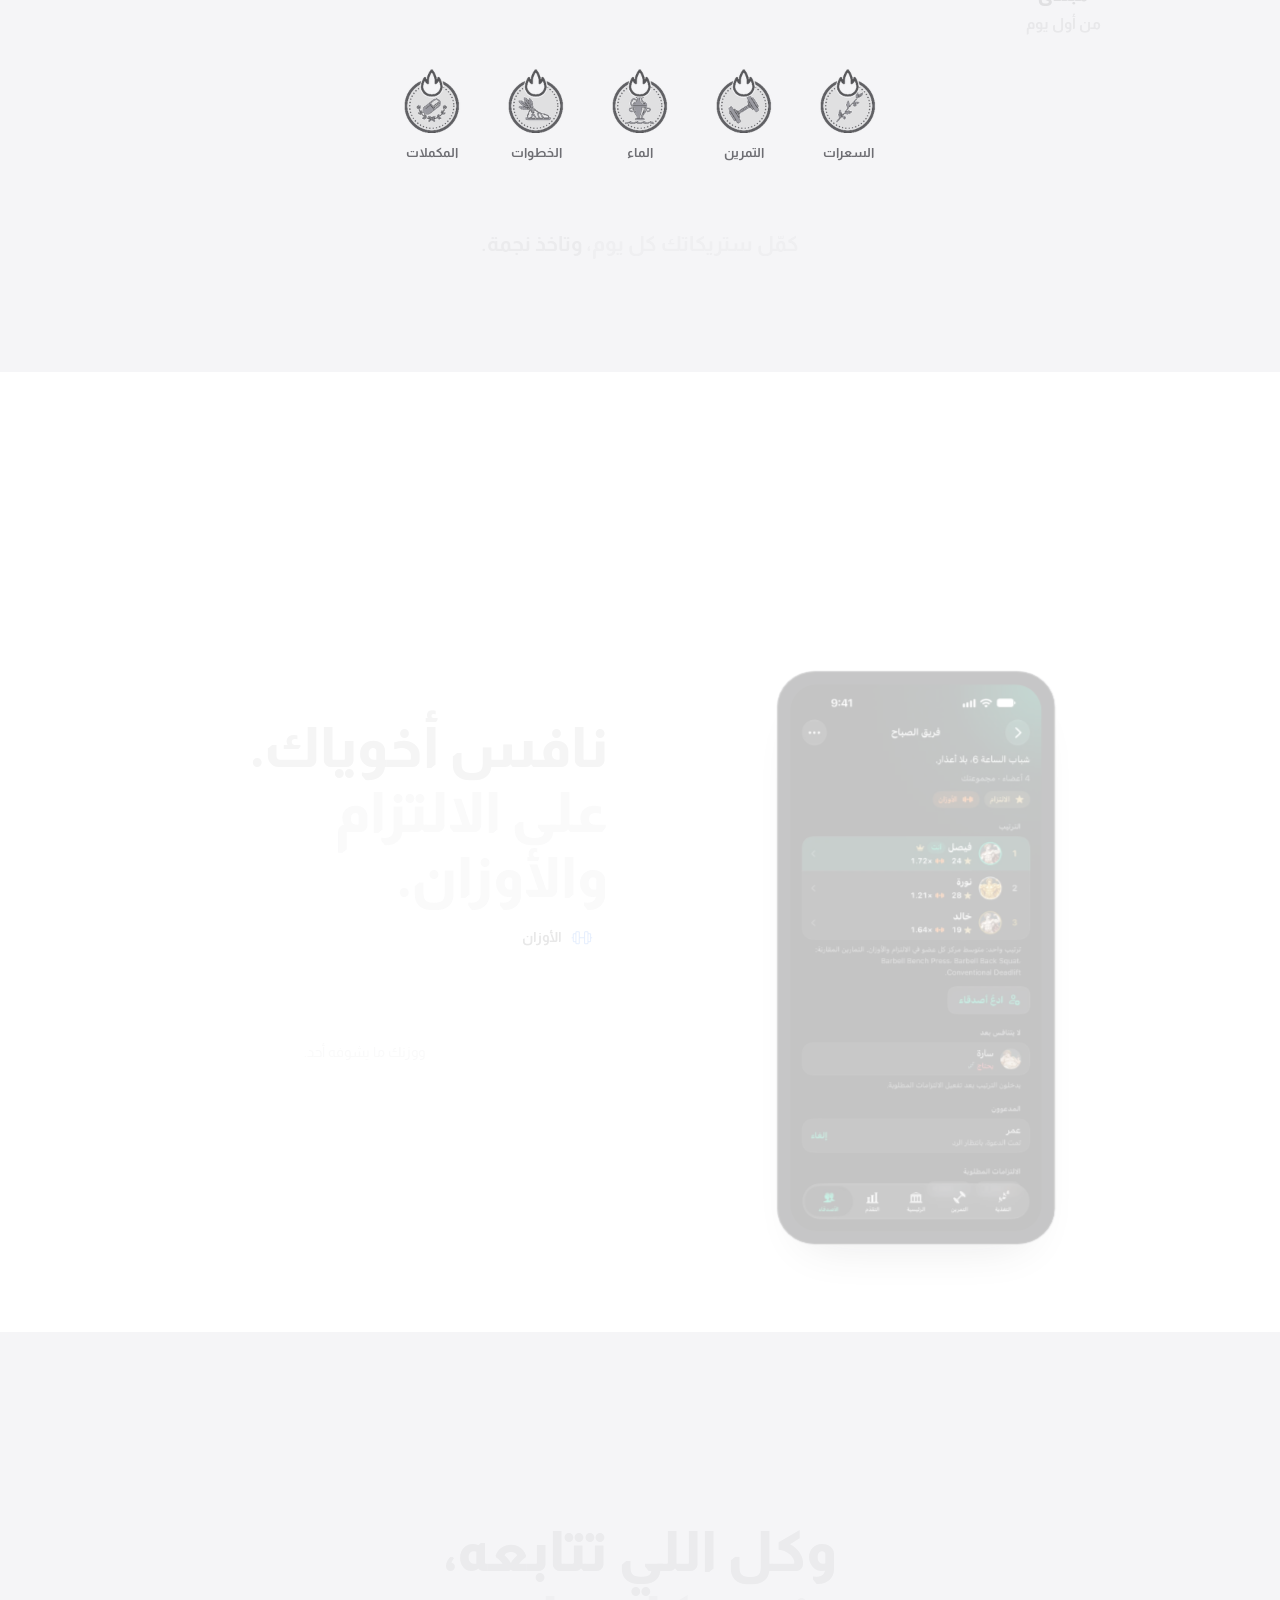
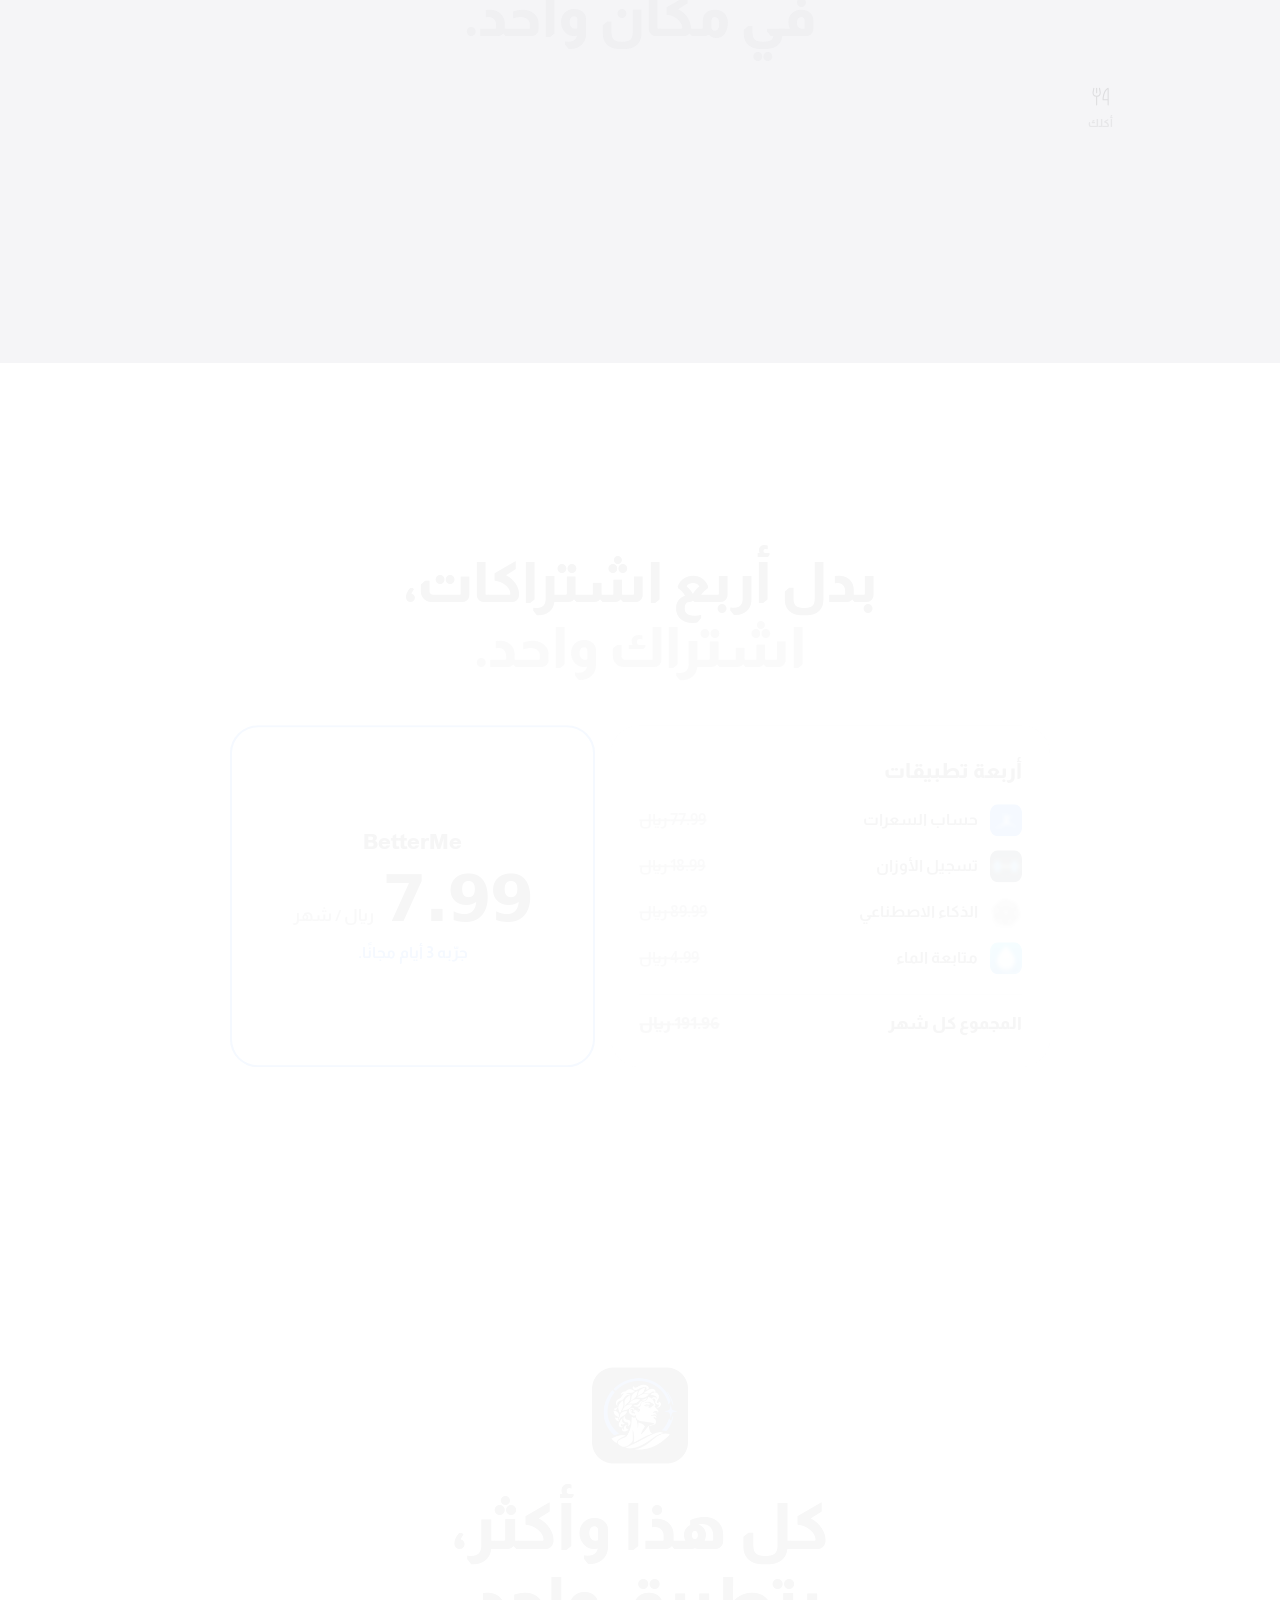
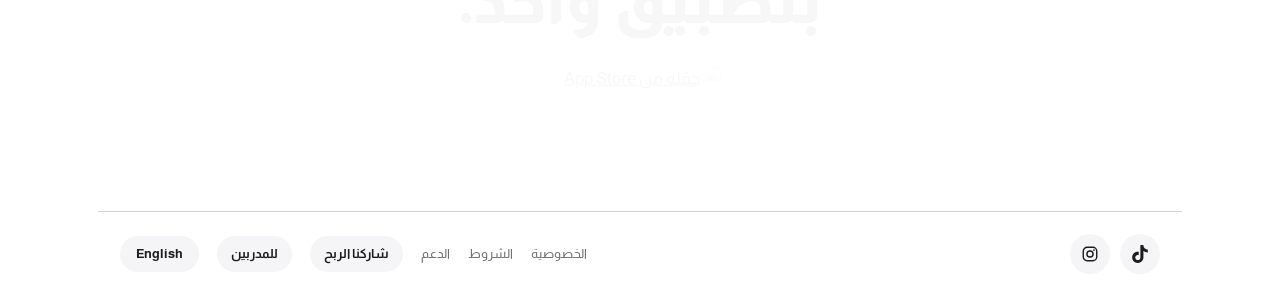
==== commit 0242ad65: "Pages ?v=20261112c: the TikTok press-and-hold sheet on the home page" ====
--- a/index.html
+++ b/index.html
@@ -38,7 +38,7 @@
   <link rel="preconnect" href="https://fonts.googleapis.com">
   <link rel="preconnect" href="https://fonts.gstatic.com" crossorigin>
   <link rel="stylesheet" href="https://fonts.googleapis.com/css2?family=Almarai:wght@400;700;800&display=swap">
-  <link rel="stylesheet" href="css/site.css?v=20261112a">
+  <link rel="stylesheet" href="css/site.css?v=20261112c">
 </head>
 <body>
   <a class="skip" href="#main" data-i18n="nav.skip">تخطَّ إلى المحتوى</a>
@@ -58,7 +58,6 @@
             <img class="js-badge" src="https://toolbox.marketingtools.apple.com/api/badges/download-on-the-app-store/black/ar-sa?size=250x83" width="250" height="83" alt="حمّله من App Store" data-i18n-attr="alt:cta.badgeAlt">
           </a>
           <p class="note" data-i18n="cta.note">إذا ما انفتح معك الرابط، افتحه في سفاري</p>
-          <p class="hold-hint" role="status"><span data-i18n="cta.holdA">ما انفتح؟ اضغط مطوّلًا على الزر، واختر</span> <span class="hold-chip"><svg aria-hidden="true" focusable="false" xmlns="http://www.w3.org/2000/svg" viewBox="0 0 256 256" fill="currentColor"><path d="M128,26A102,102,0,1,0,230,128,102.12,102.12,0,0,0,128,26Zm0,192a90,90,0,1,1,90-90A90.1,90.1,0,0,1,128,218ZM173.32,74.63l-64,32a6,6,0,0,0-2.69,2.69l-32,64A6,6,0,0,0,80,182a6.06,6.06,0,0,0,2.68-.63l64-32a6,6,0,0,0,2.69-2.69l32-64a6,6,0,0,0-8.05-8.05Zm-33.79,64.9L93.42,162.58l23-46.11,46.11-23Z"/></svg><span data-i18n="cta.holdB">Open Link أو فتح الرابط</span></span></p>
         </div>
       </div>
       <div class="hero-media">
@@ -309,7 +308,6 @@
           <img class="js-badge" src="https://toolbox.marketingtools.apple.com/api/badges/download-on-the-app-store/black/ar-sa?size=250x83" width="250" height="83" alt="حمّله من App Store" data-i18n-attr="alt:cta.badgeAlt" loading="lazy">
         </a>
         <p class="note" data-i18n="cta.note">إذا ما انفتح معك الرابط، افتحه في سفاري</p>
-          <p class="hold-hint" role="status"><span data-i18n="cta.holdA">ما انفتح؟ اضغط مطوّلًا على الزر، واختر</span> <span class="hold-chip"><svg aria-hidden="true" focusable="false" xmlns="http://www.w3.org/2000/svg" viewBox="0 0 256 256" fill="currentColor"><path d="M128,26A102,102,0,1,0,230,128,102.12,102.12,0,0,0,128,26Zm0,192a90,90,0,1,1,90-90A90.1,90.1,0,0,1,128,218ZM173.32,74.63l-64,32a6,6,0,0,0-2.69,2.69l-32,64A6,6,0,0,0,80,182a6.06,6.06,0,0,0,2.68-.63l64-32a6,6,0,0,0,2.69-2.69l32-64a6,6,0,0,0-8.05-8.05Zm-33.79,64.9L93.42,162.58l23-46.11,46.11-23Z"/></svg><span data-i18n="cta.holdB">Open Link أو فتح الرابط</span></span></p>
       </div>
     </div>
     <div class="wrap end-foot">
@@ -328,9 +326,26 @@
     </div>
   </footer>
 
-  <script src="js/config.js?v=20261112a"></script>
-  <script src="js/strings.js?v=20261112a"></script>
-  <script src="js/motion.js?v=20261112a"></script>
-  <script src="js/main.js?v=20261112a"></script>
+  <!-- TikTok on an iPhone: a tap on a download button opens this sheet. TikTok refuses App Store links from a tap, but
+       pressing and holding a link gives iOS's own menu, whose «Open Link» opens it in Safari. -->
+  <div class="hold" id="hold" role="dialog" aria-modal="true" aria-labelledby="hold-t">
+    <div class="hold-scrim" data-close></div>
+    <div class="hold-sheet" tabindex="-1">
+      <button class="hold-x" type="button" data-close aria-label="إغلاق" data-i18n-attr="aria-label:hold.close"><svg aria-hidden="true" focusable="false" xmlns="http://www.w3.org/2000/svg" viewBox="0 0 256 256" fill="currentColor"><path d="M204.24,195.76a6,6,0,1,1-8.48,8.48L128,136.49,60.24,204.24a6,6,0,0,1-8.48-8.48L119.51,128,51.76,60.24a6,6,0,0,1,8.48-8.48L128,119.51l67.76-67.75a6,6,0,0,1,8.48,8.48L136.49,128Z"/></svg></button>
+      <img class="hold-icon" src="assets/app-icon.webp" width="360" height="360" alt="">
+      <h2 class="hold-title" id="hold-t" data-i18n="hold.title">حمّل التطبيق بخطوتين</h2>
+      <p class="hold-text" data-i18n="hold.text">تيك توك ما يفتح App&nbsp;Store بضغطة عادية.</p>
+      <ol class="hold-steps">
+        <li><span class="hold-n">1</span><span data-i18n="hold.s1">علّق إصبعك على الزر الأزرق</span></li>
+        <li><span class="hold-n">2</span><span data-i18n="hold.s2">اضغط</span><span class="hold-chip"><svg aria-hidden="true" focusable="false" xmlns="http://www.w3.org/2000/svg" viewBox="0 0 256 256" fill="currentColor"><path d="M128,26A102,102,0,1,0,230,128,102.12,102.12,0,0,0,128,26Zm0,192a90,90,0,1,1,90-90A90.1,90.1,0,0,1,128,218ZM173.32,74.63l-64,32a6,6,0,0,0-2.69,2.69l-32,64A6,6,0,0,0,80,182a6.06,6.06,0,0,0,2.68-.63l64-32a6,6,0,0,0,2.69-2.69l32-64a6,6,0,0,0-8.05-8.05Zm-33.79,64.9L93.42,162.58l23-46.11,46.11-23Z"/></svg><span data-i18n="hold.chip">فتح الرابط</span></span><span class="hold-alt"><span data-i18n="hold.s2b">أو</span> <span class="latin">Open Link</span></span></li>
+      </ol>
+      <a class="hold-link js-hold-link" href="https://apps.apple.com/app/id6825474864"><span class="hold-ring" aria-hidden="true"></span><svg aria-hidden="true" focusable="false" xmlns="http://www.w3.org/2000/svg" viewBox="0 0 256 256" fill="currentColor"><path d="M219.4,167.84C201.71,155.69,198,135.12,198,120c0-18.42,13.86-34.29,22.12-42.12a6,6,0,0,0,0-8.71C208,57.7,187.07,50,168,50a70.23,70.23,0,0,0-40,12.55,69.6,69.6,0,0,0-89.31,8.08A72.63,72.63,0,0,0,18,123.35a125.11,125.11,0,0,0,39.53,88.33A37.85,37.85,0,0,0,83.6,222h87.7A37.83,37.83,0,0,0,199,210.07a122.6,122.6,0,0,0,17.54-24.2c6.55-12,5.77-13.75,5-15.48A6.07,6.07,0,0,0,219.4,167.84Zm-29.23,34A25.82,25.82,0,0,1,171.3,210H83.6A25.85,25.85,0,0,1,65.78,203,113.21,113.21,0,0,1,30,123a60.55,60.55,0,0,1,17.21-44A56.82,56.82,0,0,1,88,62h.81a57.35,57.35,0,0,1,35.44,12.71,6,6,0,0,0,7.5,0A57.39,57.39,0,0,1,168,62c13.89,0,28.81,4.68,39.11,12-9.44,10.14-21.1,26.59-21.1,46,0,23.78,7.81,42.6,22.66,54.77A107.33,107.33,0,0,1,190.17,201.89Zm-60-171.39A38,38,0,0,1,167,2h1a6,6,0,0,1,0,12h-1a26,26,0,0,0-25.18,19.5,6,6,0,1,1-11.62-3Z"/></svg><span data-i18n="hold.button">علّق هنا</span></a>
+    </div>
+  </div>
+
+  <script src="js/config.js?v=20261112c"></script>
+  <script src="js/strings.js?v=20261112c"></script>
+  <script src="js/motion.js?v=20261112c"></script>
+  <script src="js/main.js?v=20261112c"></script>
 </body>
 </html>
--- a/css/site.css
+++ b/css/site.css
@@ -790,23 +790,50 @@
   .lineup li:nth-child(4) img { height: 355px; }
 }
 
-/* ---------- TikTok on an iPhone: when the App Store didn't open, press and hold the button and choose «Open Link» ----------
-   The line shows under the button that was tapped, and the button plays the press twice. */
-.hold-hint { display: none; }
+/* ---------- TikTok on an iPhone: a sheet with one button to press and hold, then «Open Link» ---------- */
 html.tiktok .note { display: none; }
-html.tiktok .cta.hold .hold-hint {
-  display: flex; flex-wrap: wrap; justify-content: center; align-items: center; gap: 8px;
-  max-width: 32ch; margin: 14px auto 0; font-size: 15px; font-weight: 700; line-height: 1.5; color: var(--ink); text-wrap: balance;
-  animation: hold-in 500ms var(--ease) both;
-}
-.hold-chip {
-  display: inline-flex; align-items: center; gap: 7px; padding: 7px 14px; border-radius: 999px;
-  background: #2c2c2e; color: #fff; font-size: 14px; white-space: nowrap;
-}
-.hold-chip svg { width: 18px; height: 18px; flex: none; }
-html.tiktok .cta.hold .badge { animation: hold-press 1.4s var(--ease) 0.2s 2; }
-@keyframes hold-in { from { opacity: 0; transform: translateY(-6px); } to { opacity: 1; transform: none; } }
-@keyframes hold-press { 0%, 100% { transform: scale(1); } 25%, 70% { transform: scale(0.93); } }
+html.hold-open { overflow: hidden; }
+.hold { position: fixed; inset: 0; z-index: 50; visibility: hidden; transition: visibility 0s 420ms; }
+.hold.open { visibility: visible; transition: none; }
+.hold-scrim { position: absolute; inset: 0; background: rgba(0, 0, 0, 0.4); opacity: 0; transition: opacity 320ms var(--ease); }
+.hold.open .hold-scrim { opacity: 1; }
+.hold-sheet {
+  position: absolute; inset-inline: 0; bottom: 0; max-width: 480px; margin-inline: auto;
+  padding: 34px var(--gutter) calc(24px + env(safe-area-inset-bottom));
+  background: #fff; border-radius: var(--radius) var(--radius) 0 0; text-align: center;
+  transform: translateY(100%); transition: transform 420ms var(--ease);
+}
+.hold.open .hold-sheet { transform: none; }
+.hold-sheet:focus { outline: none; }
+.hold-x {
+  position: absolute; top: 14px; inset-inline-end: 14px; display: grid; place-items: center;
+  width: 32px; height: 32px; padding: 0; border: 0; border-radius: 50%; background: var(--tint); color: var(--ink-2); cursor: pointer;
+}
+.hold-x svg { width: 18px; height: 18px; }
+.hold-icon { width: 64px; height: 64px; margin: 0 auto; border-radius: 22.5%; }
+.hold-title { margin-top: 16px; font-size: 24px; font-weight: 800; line-height: 1.25; letter-spacing: -0.01em; text-wrap: balance; }
+.hold-text { max-width: 32ch; margin: 8px auto 0; font-size: 15px; color: var(--ink-2); text-wrap: balance; }
+.hold-steps { display: grid; gap: 2px; margin-top: 22px; border-radius: 18px; overflow: hidden; text-align: start; }
+.hold-steps li { display: flex; align-items: center; flex-wrap: wrap; gap: 8px; min-height: 58px; padding: 10px 16px; background: var(--tint); font-size: 16px; font-weight: 700; }
+.hold-n {
+  display: grid; place-items: center; flex: none; width: 26px; height: 26px; margin-inline-end: 4px;
+  border-radius: 50%; background: var(--accent); color: #fff; font: 700 14px/1 var(--font-num);
+}
+.hold-chip { display: inline-flex; align-items: center; gap: 6px; padding: 5px 11px; border-radius: 999px; background: #2c2c2e; color: #fff; font-size: 14px; white-space: nowrap; }
+.hold-chip svg { width: 17px; height: 17px; flex: none; }
+:lang(en) .hold-alt { display: none; }
+/* The button to press and hold: a real link (iOS shows its menu on a long press), with a ring that keeps pulsing. */
+.hold-link {
+  position: relative; display: flex; align-items: center; justify-content: center; gap: 10px;
+  width: 100%; margin-top: 18px; padding: 16px 22px; border-radius: 999px;
+  background: var(--accent); color: #fff; font-size: 18px; font-weight: 800; text-decoration: none;
+  -webkit-touch-callout: default; -webkit-user-select: none; user-select: none;
+}
+.hold-link svg { width: 24px; height: 24px; flex: none; }
+.hold-ring { position: absolute; inset: -6px; border: 3px solid var(--accent); border-radius: 999px; pointer-events: none; opacity: 0; animation: hold-ring 1.8s var(--ease) infinite; }
+.hold-link.nudge { animation: hold-nudge 500ms var(--ease); }
+@keyframes hold-ring { 0% { opacity: 0.7; transform: scale(0.98); } 70%, 100% { opacity: 0; transform: scale(1.05); } }
+@keyframes hold-nudge { 0%, 100% { transform: none; } 20%, 60% { transform: translateX(-6px); } 40%, 80% { transform: translateX(6px); } }
 
 /* ---------- Reduce Motion: the finished page, no movement ---------- */
 @media (prefers-reduced-motion: reduce) {
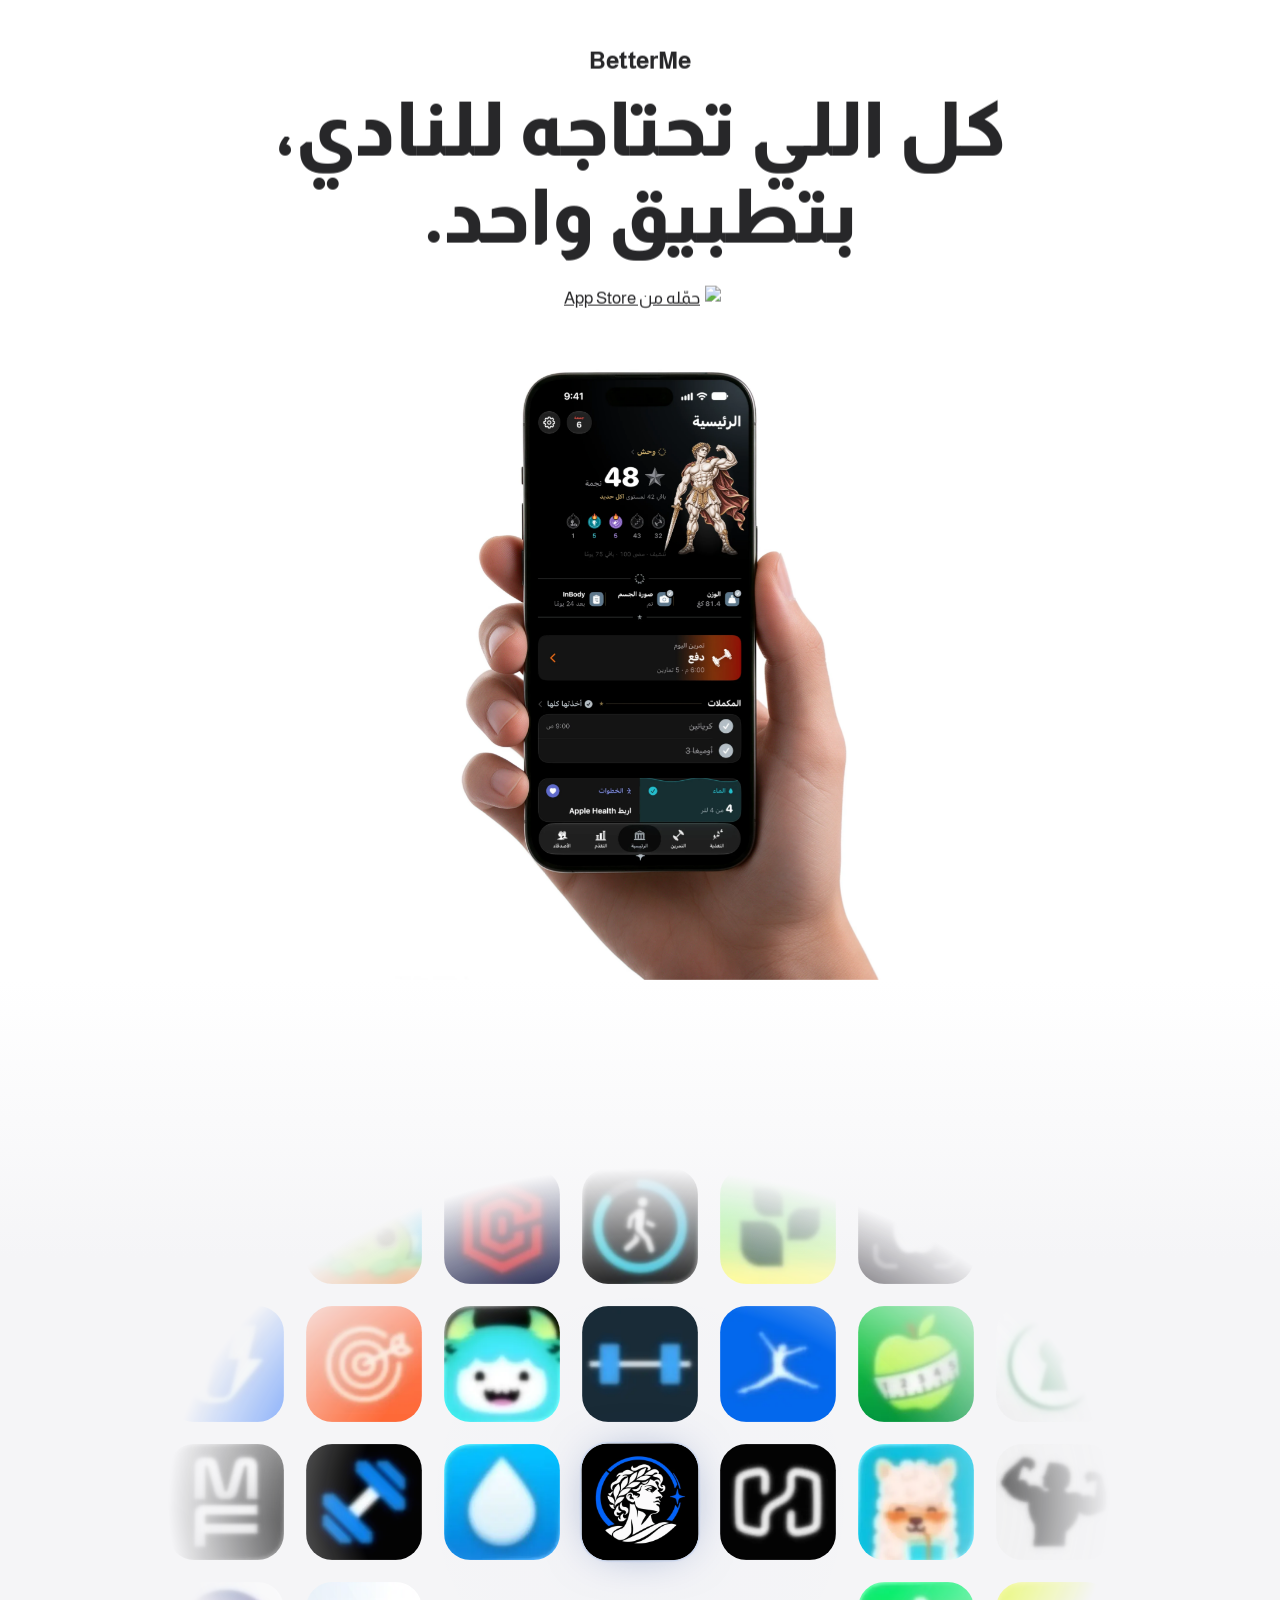
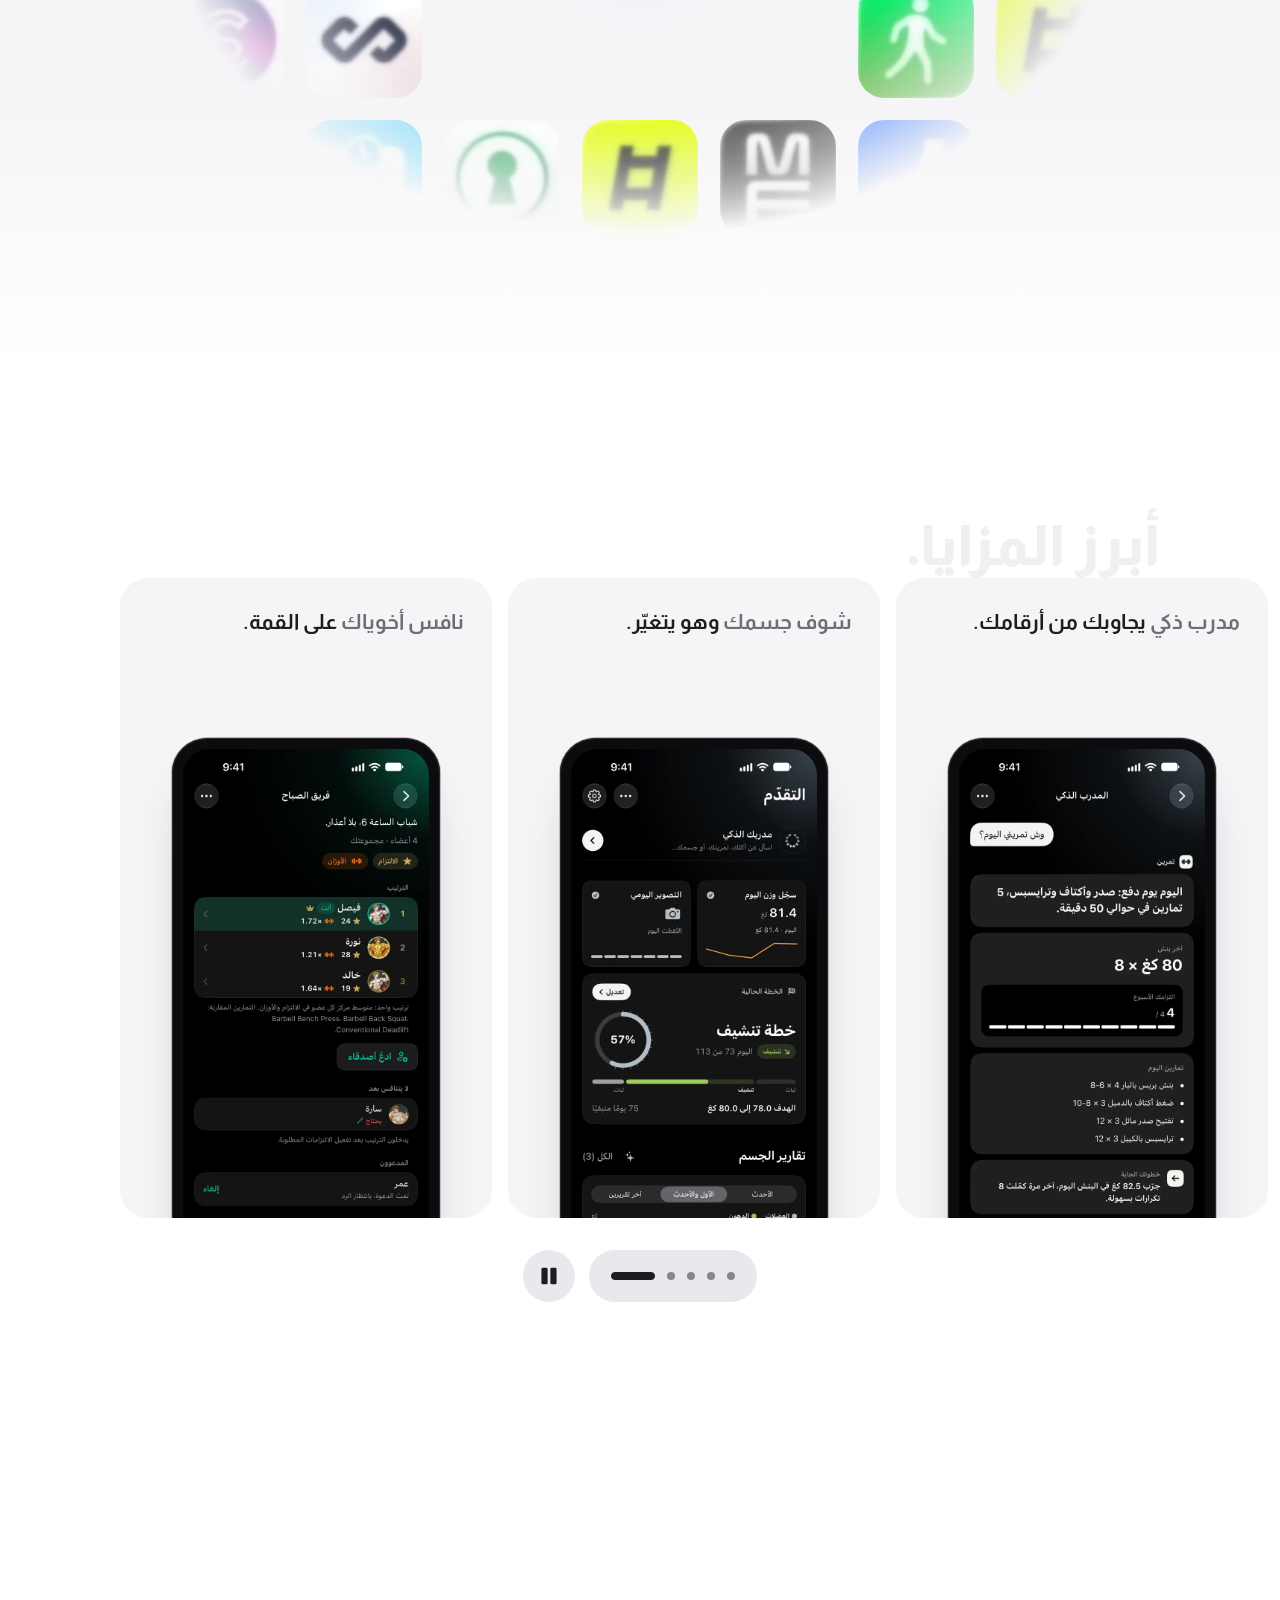
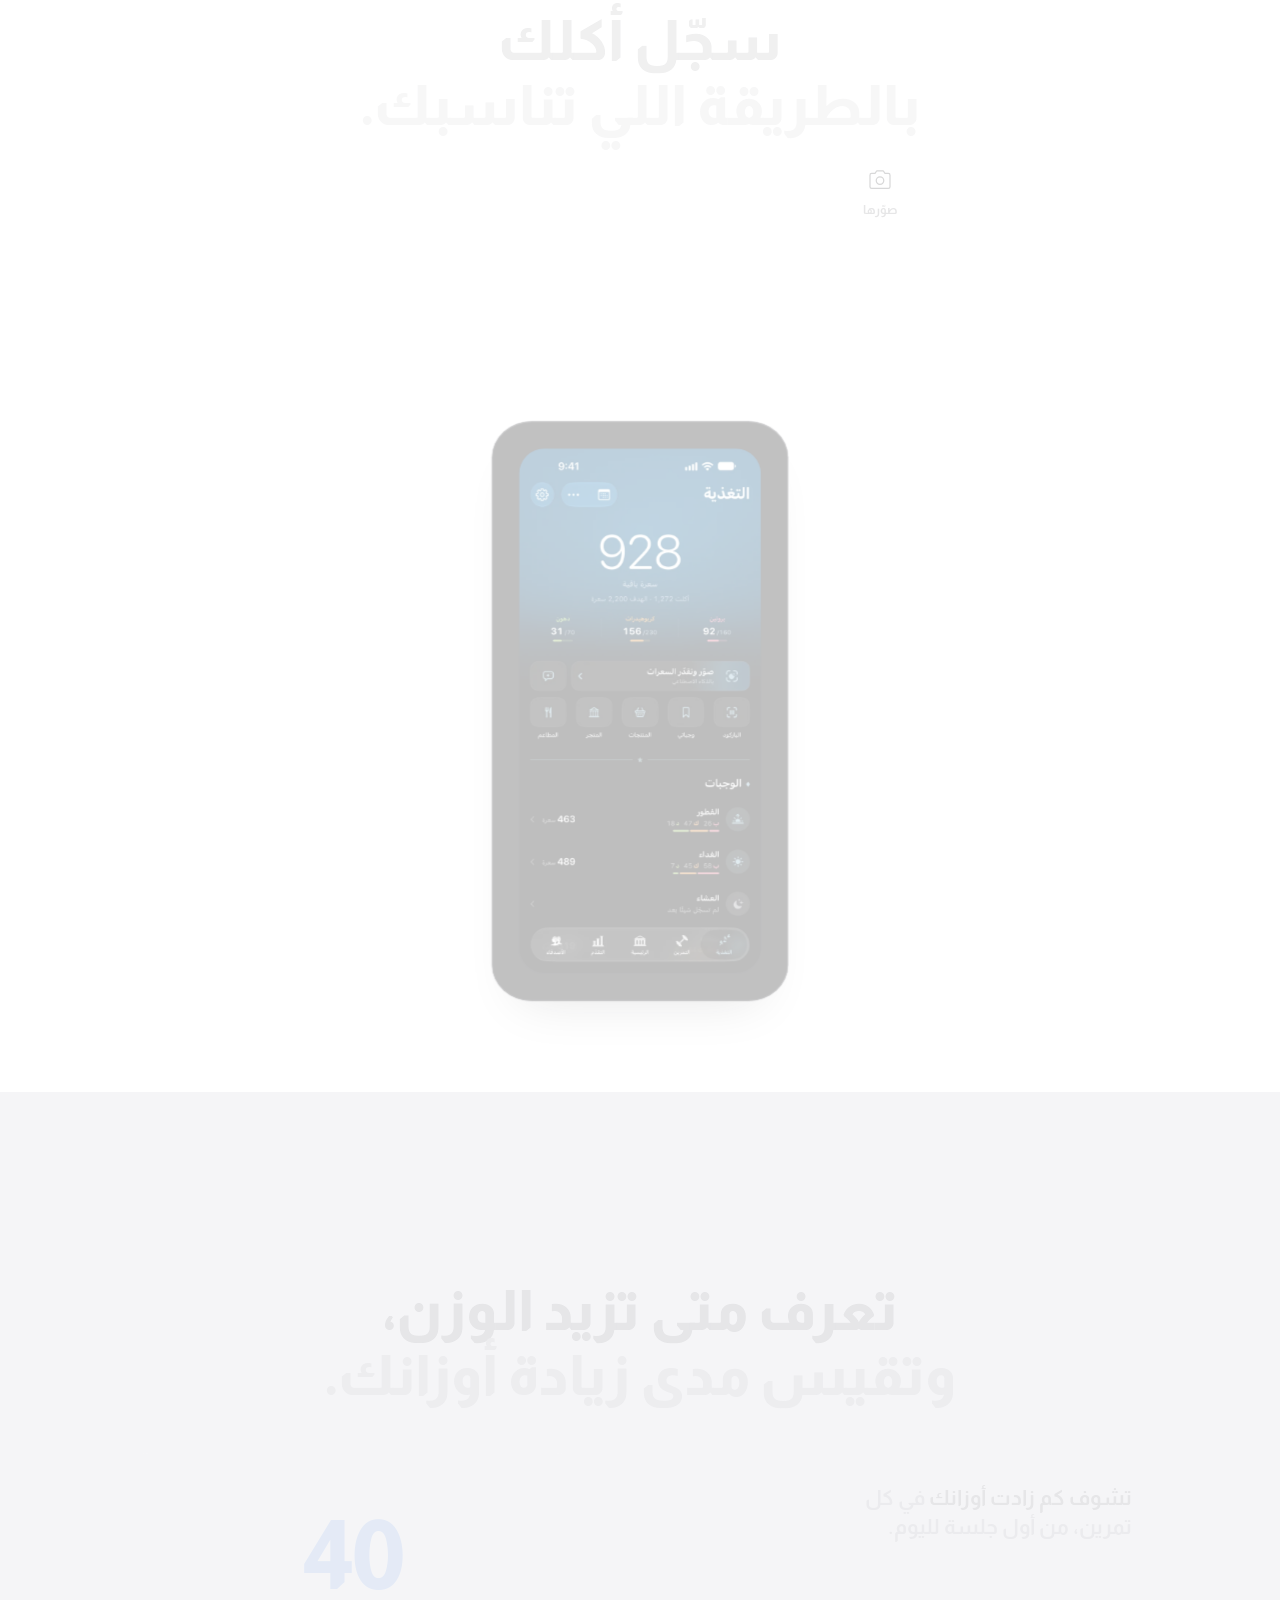
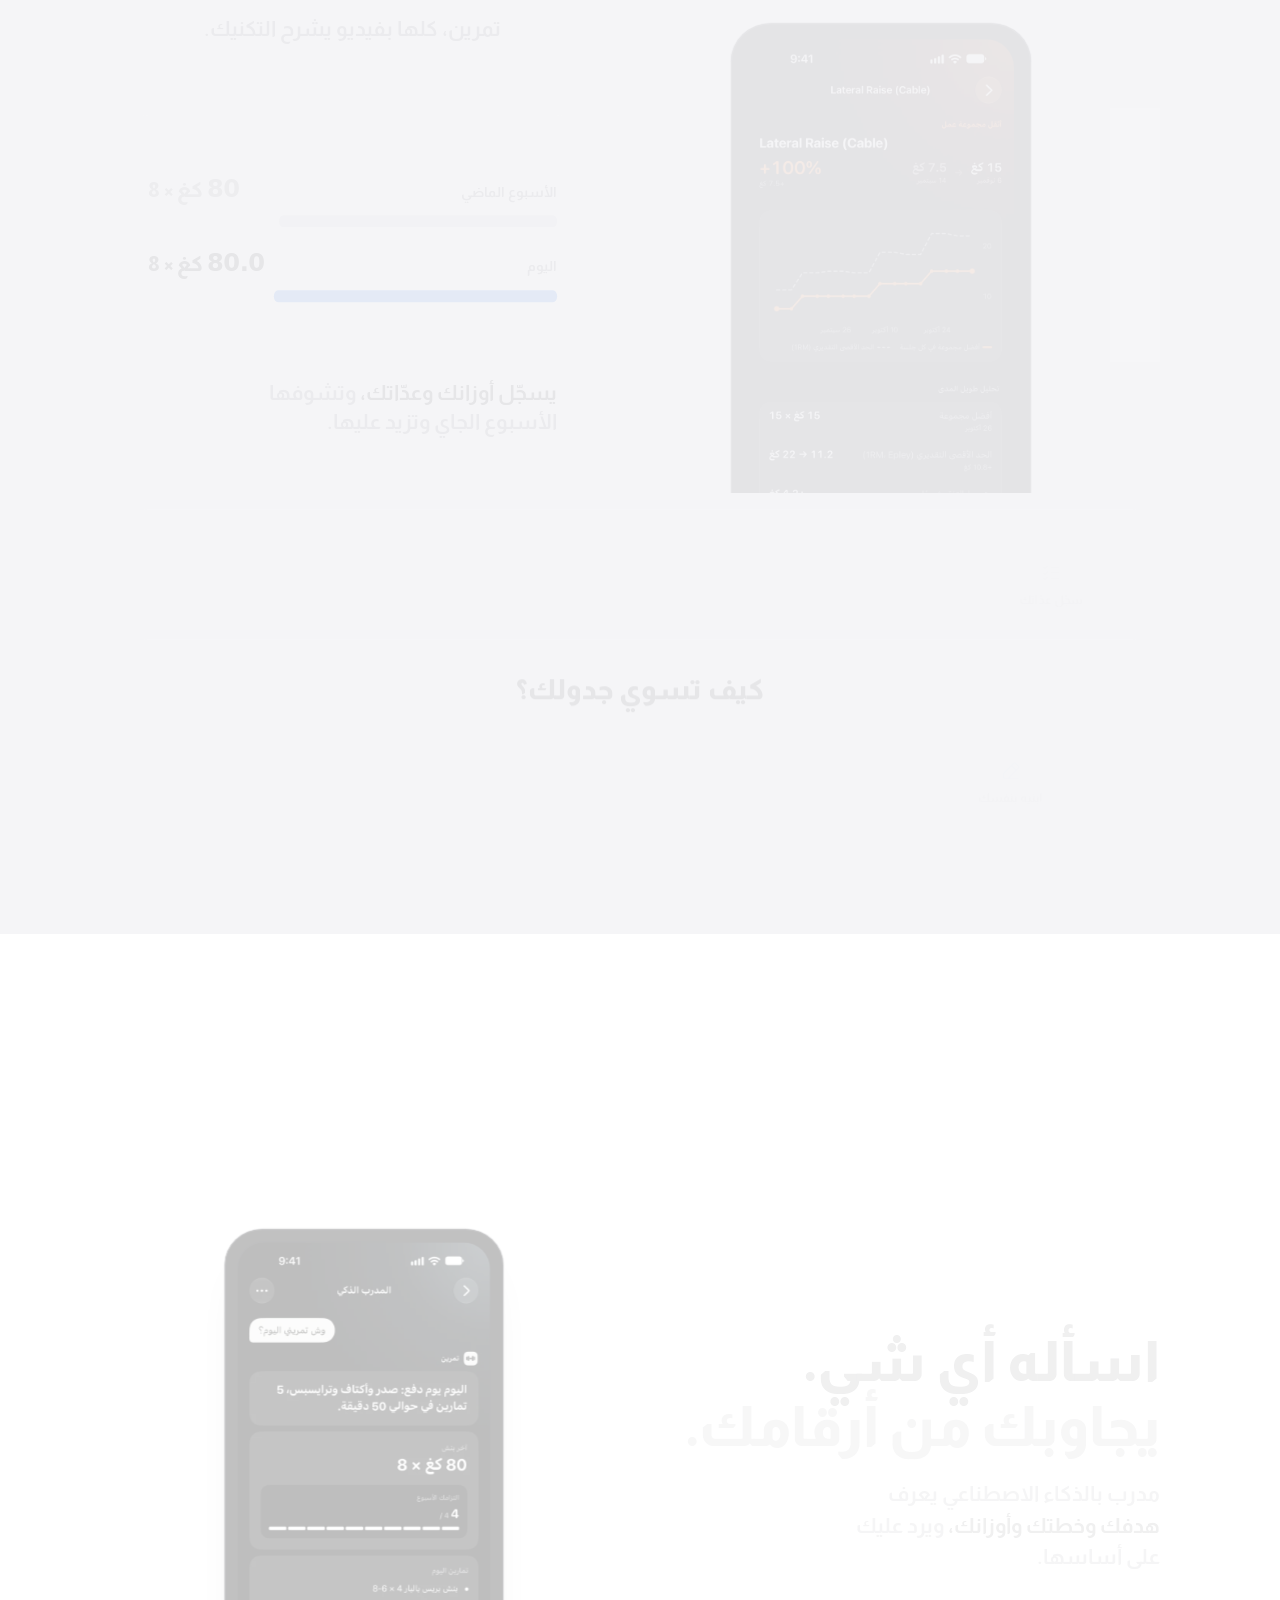
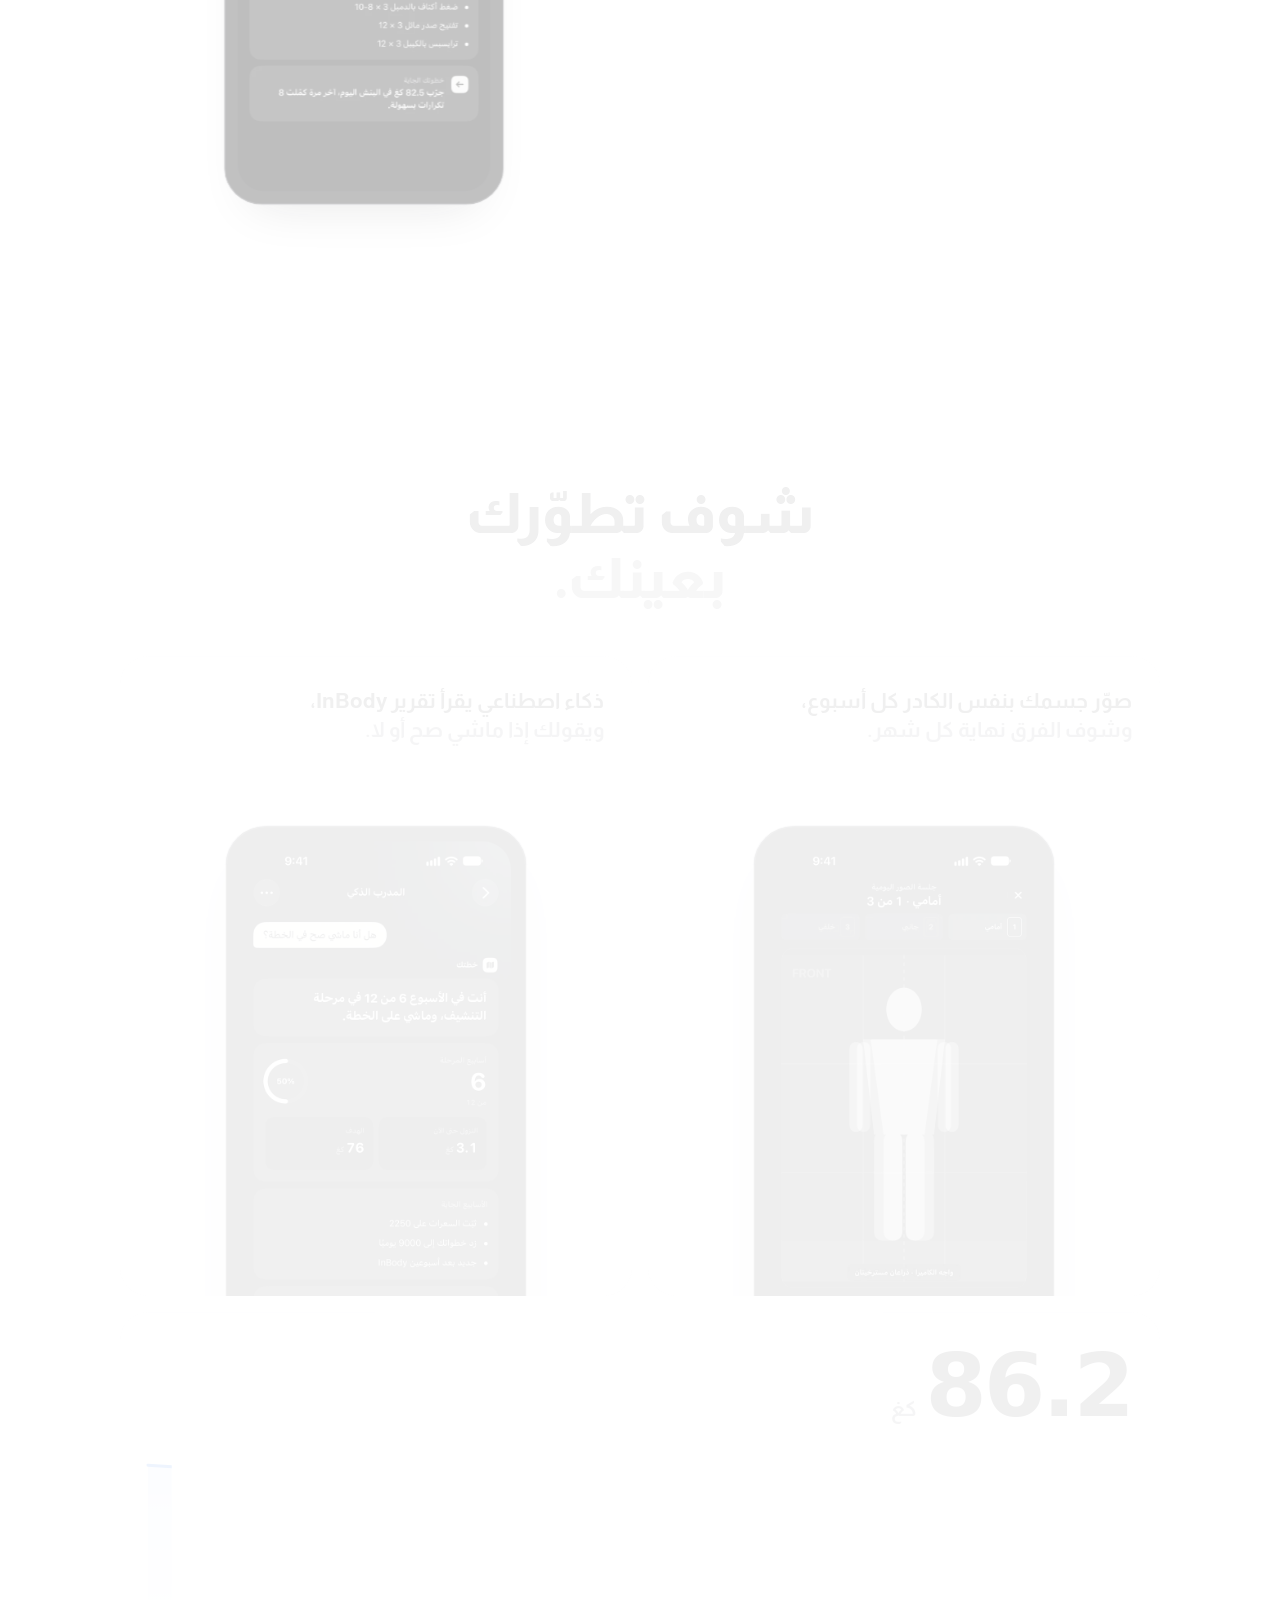
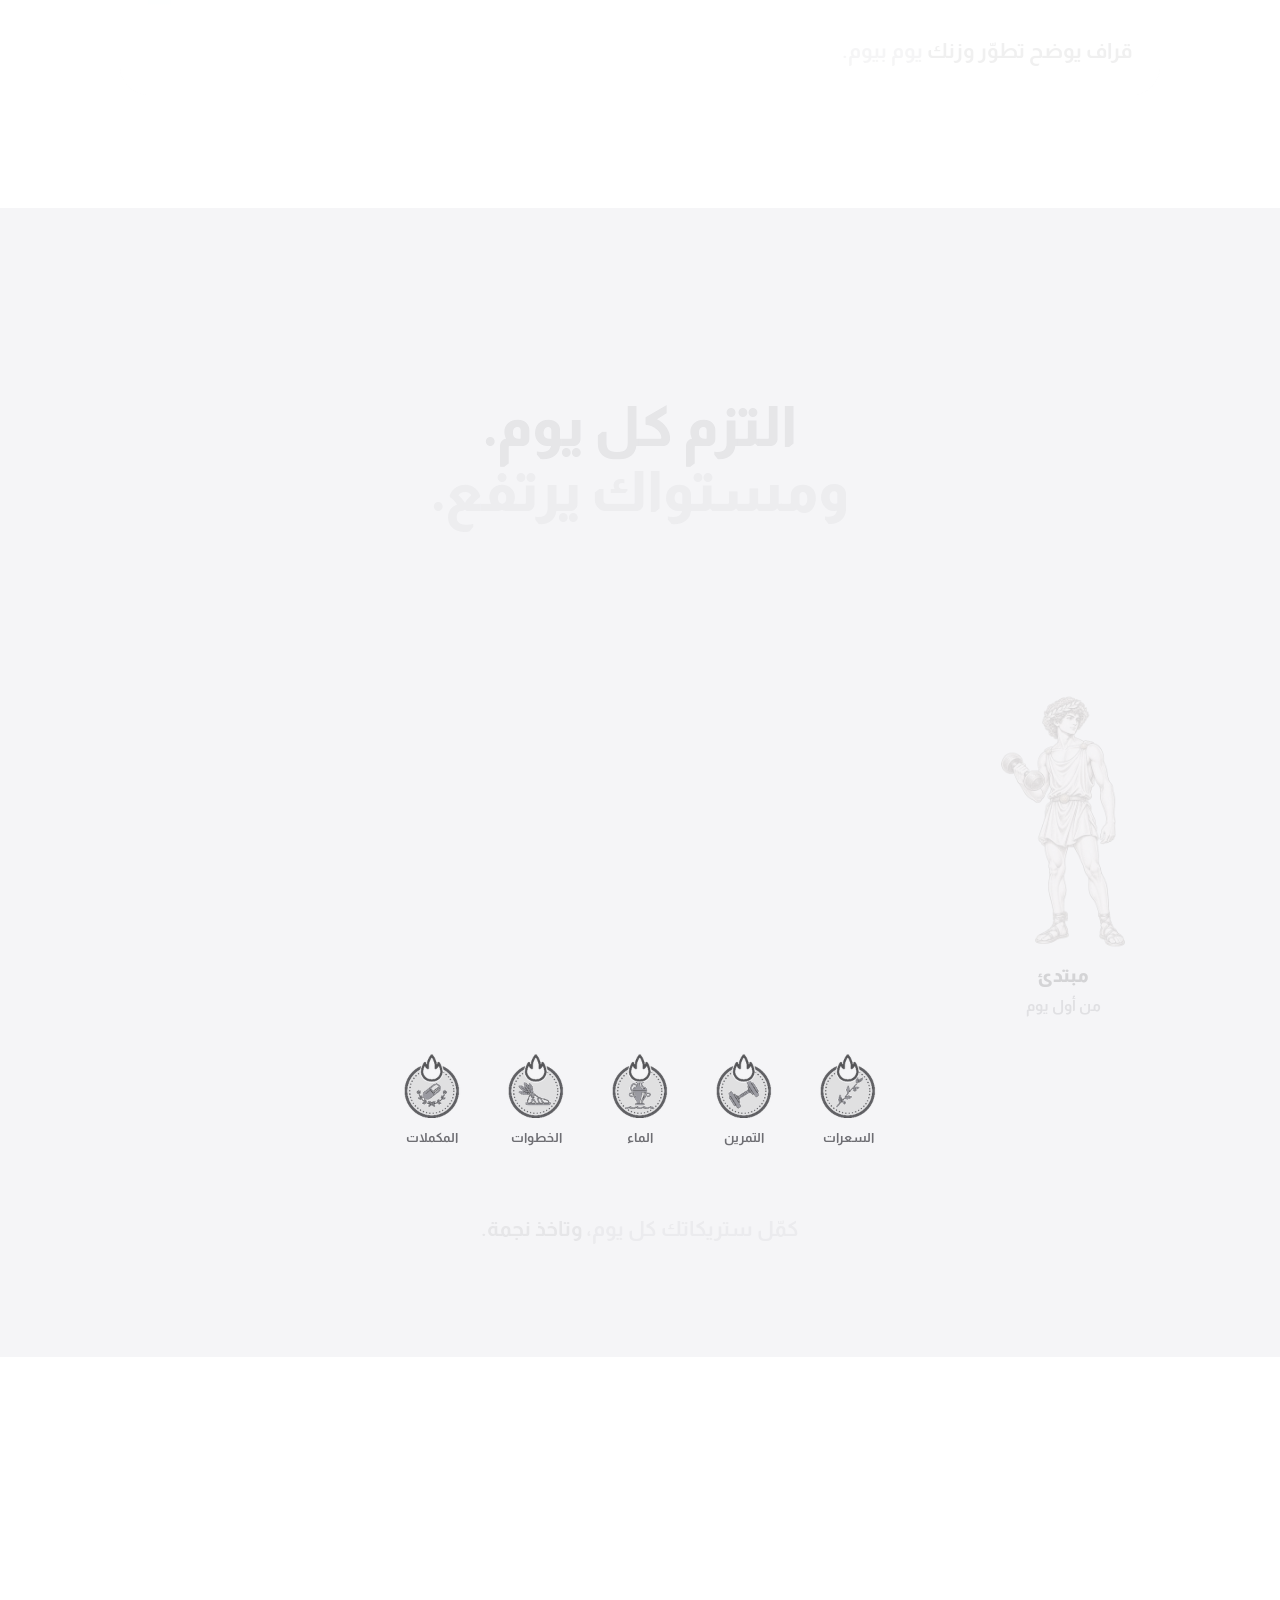
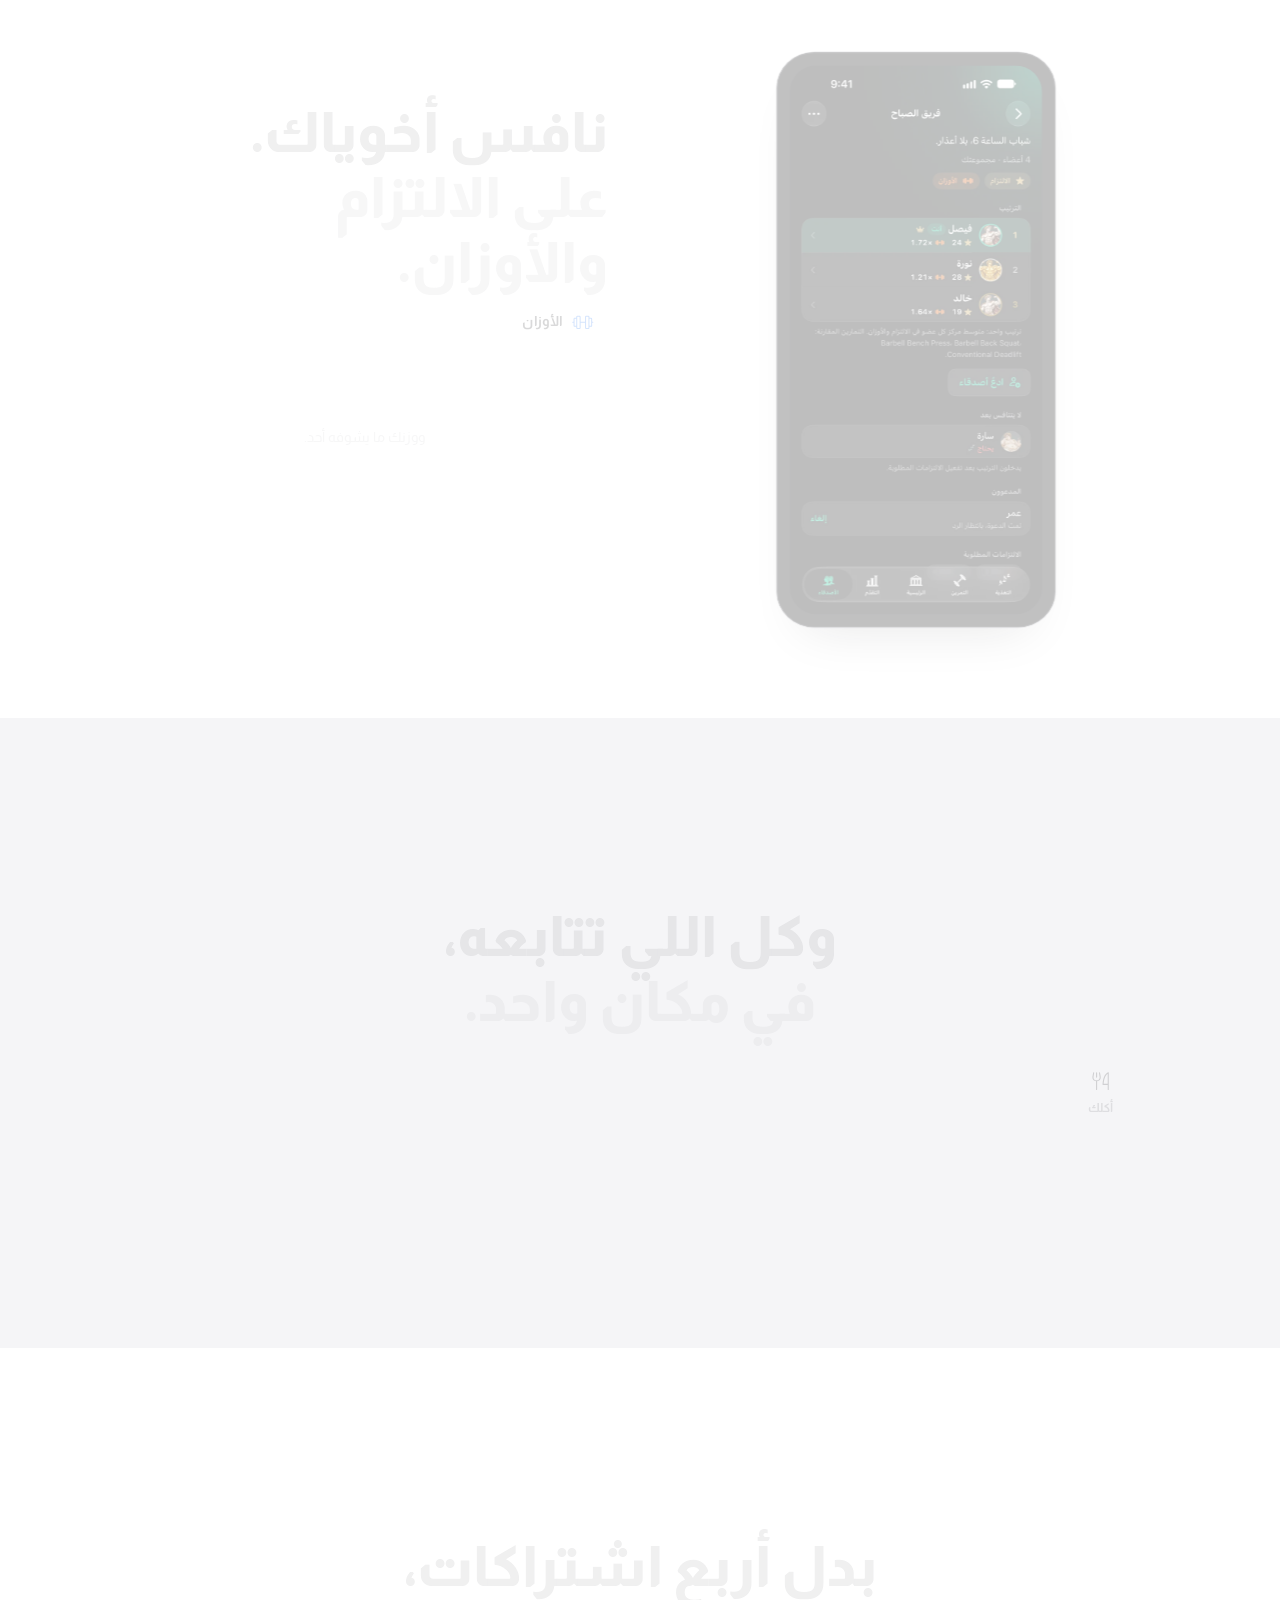
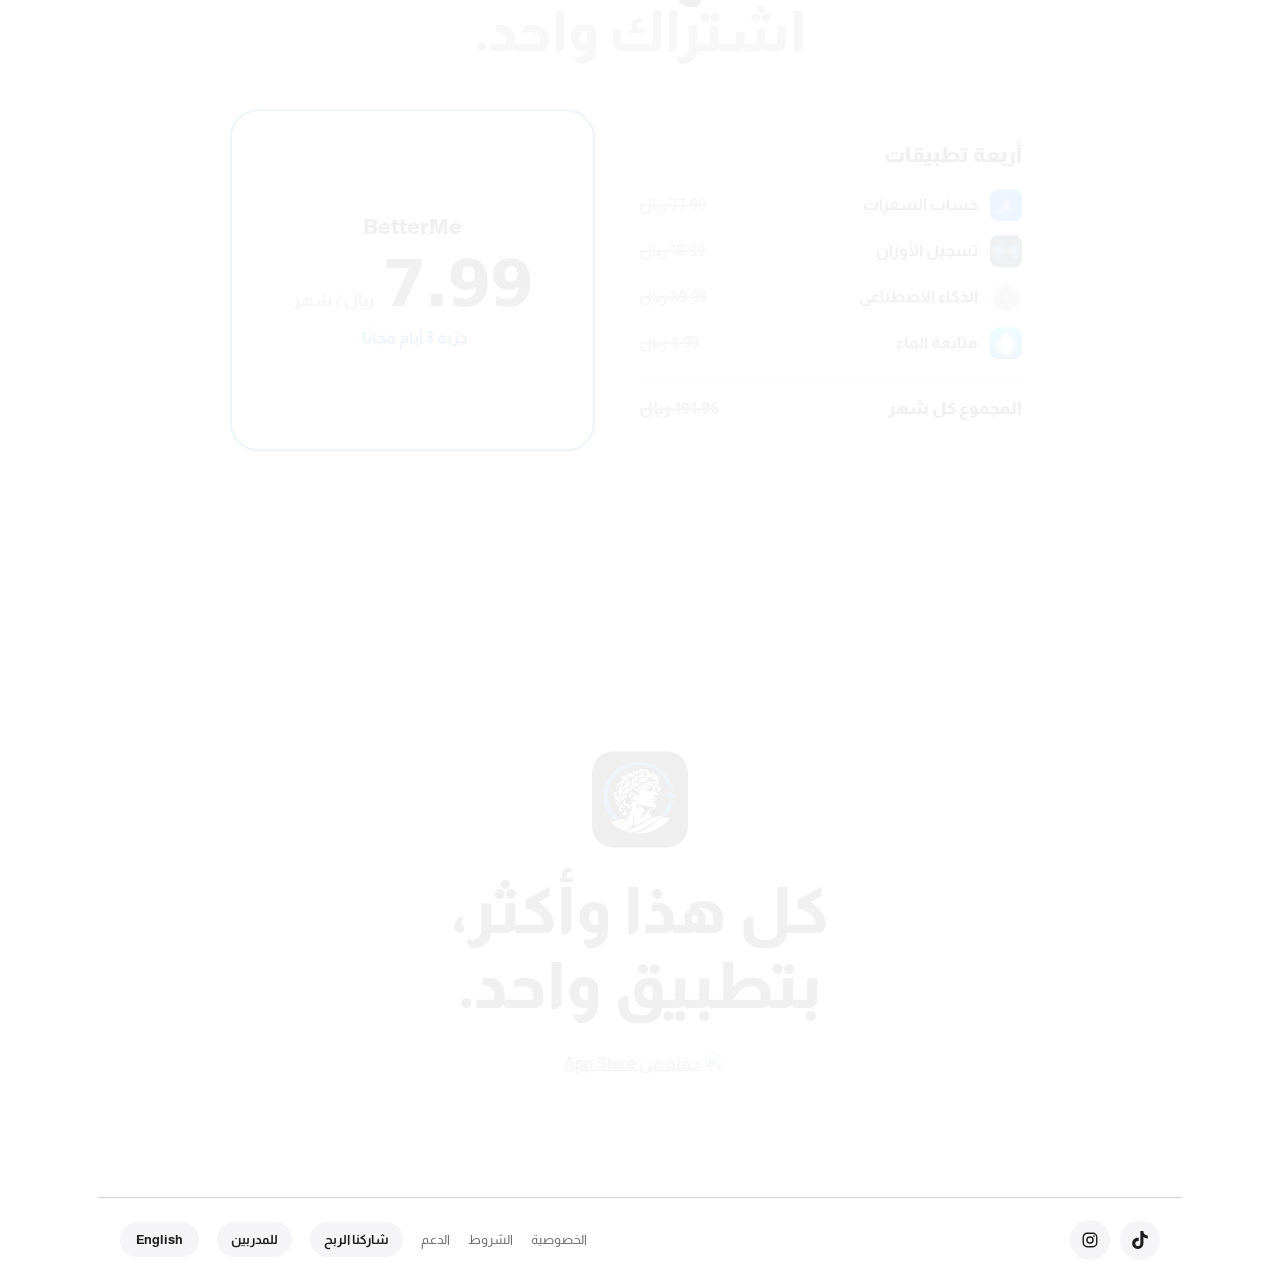
==== commit decbd1fc: "Pages ?v=20261112e: «واحد، يكفيك عن الكل.» before the highlights" ====
--- a/index.html
+++ b/index.html
@@ -38,7 +38,7 @@
   <link rel="preconnect" href="https://fonts.googleapis.com">
   <link rel="preconnect" href="https://fonts.gstatic.com" crossorigin>
   <link rel="stylesheet" href="https://fonts.googleapis.com/css2?family=Almarai:wght@400;700;800&display=swap">
-  <link rel="stylesheet" href="css/site.css?v=20261112c">
+  <link rel="stylesheet" href="css/site.css?v=20261112e">
 </head>
 <body>
   <a class="skip" href="#main" data-i18n="nav.skip">تخطَّ إلى المحتوى</a>
@@ -62,6 +62,48 @@
       </div>
       <div class="hero-media">
         <img class="hero-phone" data-hero src="assets/hero-ar.webp" width="1669" height="2150" alt="الصفحة الرئيسية في تطبيق BetterMe على الجوال" data-i18n-attr="alt:hero.alt" fetchpriority="high">
+      </div>
+    </section>
+
+    <!-- BetterMe among well-known health apps (their icons blurred in the image itself, no names; README): it replaces them -->
+    <section class="chapter standout" data-play aria-labelledby="t-so">
+      <div class="so-stage">
+        <div class="so-glow" aria-hidden="true"></div>
+        <div class="so-grid">
+        <span class="so-tile" aria-hidden="true"><img src="assets/so-25.webp" width="240" height="240" alt="" loading="lazy"></span>
+        <span class="so-tile" aria-hidden="true"><img src="assets/so-19.webp" width="240" height="240" alt="" loading="lazy"></span>
+        <span class="so-tile" aria-hidden="true"><img src="assets/so-17.webp" width="240" height="240" alt="" loading="lazy"></span>
+        <span class="so-tile" aria-hidden="true"><img src="assets/so-21.webp" width="240" height="240" alt="" loading="lazy"></span>
+        <span class="so-tile" aria-hidden="true"><img src="assets/so-22.webp" width="240" height="240" alt="" loading="lazy"></span>
+        <span class="so-tile" aria-hidden="true"><img src="assets/so-23.webp" width="240" height="240" alt="" loading="lazy"></span>
+        <span class="so-tile" aria-hidden="true"><img src="assets/so-26.webp" width="240" height="240" alt="" loading="lazy"></span>
+        <span class="so-tile" aria-hidden="true"><img src="assets/so-18.webp" width="240" height="240" alt="" loading="lazy"></span>
+        <span class="so-tile" aria-hidden="true"><img src="assets/so-24.webp" width="240" height="240" alt="" loading="lazy"></span>
+        <span class="so-tile" aria-hidden="true"><img src="assets/so-01.webp" width="240" height="240" alt="" loading="lazy"></span>
+        <span class="so-tile" aria-hidden="true"><img src="assets/so-06.webp" width="240" height="240" alt="" loading="lazy"></span>
+        <span class="so-tile" aria-hidden="true"><img src="assets/so-03.webp" width="240" height="240" alt="" loading="lazy"></span>
+        <span class="so-tile" aria-hidden="true"><img src="assets/so-04.webp" width="240" height="240" alt="" loading="lazy"></span>
+        <span class="so-tile" aria-hidden="true"><img src="assets/so-09.webp" width="240" height="240" alt="" loading="lazy"></span>
+        <span class="so-tile" aria-hidden="true"><img src="assets/so-26.webp" width="240" height="240" alt="" loading="lazy"></span>
+        <span class="so-tile" aria-hidden="true"><img src="assets/so-12.webp" width="240" height="240" alt="" loading="lazy"></span>
+        <span class="so-tile" aria-hidden="true"><img src="assets/so-07.webp" width="240" height="240" alt="" loading="lazy"></span>
+        <span class="so-tile so-me"><img src="assets/app-icon.webp" width="360" height="360" alt=""></span>
+        <span class="so-tile" aria-hidden="true"><img src="assets/so-11.webp" width="240" height="240" alt="" loading="lazy"></span>
+        <span class="so-tile" aria-hidden="true"><img src="assets/so-20.webp" width="240" height="240" alt="" loading="lazy"></span>
+        <span class="so-tile" aria-hidden="true"><img src="assets/so-05.webp" width="240" height="240" alt="" loading="lazy"></span>
+        <span class="so-tile" aria-hidden="true"><img src="assets/so-16.webp" width="240" height="240" alt="" loading="lazy"></span>
+        <span class="so-tile" aria-hidden="true"><img src="assets/so-13.webp" width="240" height="240" alt="" loading="lazy"></span>
+        <div class="so-cap"><span class="so-name latin">BetterMe</span><h2 class="so-line" id="t-so" data-i18n="so.title">واحد، يكفيك عن الكل.</h2></div>
+        <span class="so-tile" aria-hidden="true"><img src="assets/so-15.webp" width="240" height="240" alt="" loading="lazy"></span>
+        <span class="so-tile" aria-hidden="true"><img src="assets/so-25.webp" width="240" height="240" alt="" loading="lazy"></span>
+        <span class="so-tile" aria-hidden="true"><img src="assets/so-14.webp" width="240" height="240" alt="" loading="lazy"></span>
+        <span class="so-tile" aria-hidden="true"><img src="assets/so-09.webp" width="240" height="240" alt="" loading="lazy"></span>
+        <span class="so-tile" aria-hidden="true"><img src="assets/so-05.webp" width="240" height="240" alt="" loading="lazy"></span>
+        <span class="so-tile" aria-hidden="true"><img src="assets/so-16.webp" width="240" height="240" alt="" loading="lazy"></span>
+        <span class="so-tile" aria-hidden="true"><img src="assets/so-18.webp" width="240" height="240" alt="" loading="lazy"></span>
+        <span class="so-tile" aria-hidden="true"><img src="assets/so-14.webp" width="240" height="240" alt="" loading="lazy"></span>
+        <span class="so-tile" aria-hidden="true"><img src="assets/so-17.webp" width="240" height="240" alt="" loading="lazy"></span>
+        </div>
       </div>
     </section>
 
@@ -343,9 +385,9 @@
     </div>
   </div>
 
-  <script src="js/config.js?v=20261112c"></script>
-  <script src="js/strings.js?v=20261112c"></script>
-  <script src="js/motion.js?v=20261112c"></script>
-  <script src="js/main.js?v=20261112c"></script>
+  <script src="js/config.js?v=20261112e"></script>
+  <script src="js/strings.js?v=20261112e"></script>
+  <script src="js/motion.js?v=20261112e"></script>
+  <script src="js/main.js?v=20261112e"></script>
 </body>
 </html>
--- a/css/site.css
+++ b/css/site.css
@@ -470,6 +470,46 @@
 .end-pill { padding: 8px 14px; border-radius: 999px; background: var(--tint); font-weight: 700; color: var(--ink); }
 .legal .end-pill:hover { background: #e8e8ed; text-decoration: none; }
 
+/* ---------- standout: BetterMe among well-known health apps ----------
+   A grid of their icons that fades into the page at its edges; as the section comes up (--t from motion.js plays(); 1 =
+   finished, what Reduce Motion gets) BetterMe's icon grows and lifts in the middle, a blue light spreads from behind it
+   and the others step back. */
+.standout { --t: 1; --tile: 19vw; --gap: 3.4vw; overflow: hidden; padding-block: clamp(40px, 9vw, 96px); }
+/* No edge: the light grey only in the middle, white at the top and bottom like the sections around it. */
+.standout { background: linear-gradient(var(--bg) 0, var(--tint) 28%, var(--tint) 72%, var(--bg) 100%); }
+.so-stage { position: relative; height: calc(var(--tile) * 5.6 + var(--gap) * 4); }
+.so-glow {
+  position: absolute; left: 50%; top: 50%; width: calc(var(--tile) * 5.5); aspect-ratio: 1; transform: translate(-50%, -50%);
+  background: radial-gradient(circle, rgba(0, 96, 240, 0.62) 0, rgba(0, 96, 240, 0.28) 24%, rgba(0, 96, 240, 0.09) 44%, transparent 64%);
+  opacity: var(--t);
+}
+.so-grid {
+  position: absolute; left: 50%; top: 50%; transform: translate(-50%, -50%);
+  display: grid; grid-template-columns: repeat(7, var(--tile)); gap: var(--gap);
+  -webkit-mask: radial-gradient(closest-side, #000 60%, transparent 100%);
+  mask: radial-gradient(closest-side, #000 60%, transparent 100%);
+}
+.so-tile { display: block; aspect-ratio: 1; border-radius: 22.5%; overflow: hidden; transform: scale(calc(1 - 0.06 * var(--t))); }
+.so-tile img { display: block; width: 100%; height: 100%; object-fit: cover; opacity: calc(1 - 0.5 * var(--t)); filter: saturate(calc(1 - 0.45 * var(--t))); }
+.so-me {
+  position: relative; z-index: 2; overflow: visible;
+  transform: translateY(calc(var(--t) * -6px)) rotate(calc(var(--t) * -6deg)) scale(calc(1 + 0.36 * var(--t)));
+  box-shadow:
+    0 0 0 calc(var(--t) * 3px) #fff,
+    0 calc(var(--t) * 26px) 50px -18px rgba(0, 45, 130, 0.55),
+    0 0 calc(var(--t) * 90px) calc(var(--t) * 14px) rgba(0, 96, 240, 0.32);
+}
+.so-me img { border-radius: inherit; opacity: 1; filter: none; }
+/* The line under BetterMe's icon, where a home screen puts an app's name: the name, then what it means. */
+.so-cap {
+  grid-column: 3 / span 3; position: relative; z-index: 2; align-self: start;
+  padding-top: calc(var(--tile) * 0.3); text-align: center;
+  --k: clamp(0, (var(--t) - 0.35) * 2.5, 1); opacity: var(--k); transform: translateY(calc((1 - var(--k)) * 14px));
+}
+.so-name { display: block; font-size: 15px; font-weight: 700; color: var(--ink-2); }
+.so-line { margin-top: 4px; font-size: clamp(22px, 6vw, 34px); font-weight: 800; line-height: 1.25; letter-spacing: -0.01em; color: var(--ink); text-wrap: balance; }
+:lang(en) .so-line { letter-spacing: -0.02em; }
+
 /* ---------- coaches: what the coach follows (each cell plays with --t from motion.js; 1 = finished) ---------- */
 .coach-bento { grid-template-columns: 1fr; grid-template-areas: "commit" "days" "food" "lifts" "body"; }
 .coach-bento .cell { --t: 1; display: flex; flex-direction: column; gap: 22px; background: var(--tint); }
@@ -764,6 +804,8 @@
   .plan-tiles { grid-template-columns: 1fr 1fr; }
   .plan-tiles .mini.alert { grid-column: 1 / -1; }
   .trust-tiles { grid-template-columns: repeat(3, 1fr); }
+  .standout { --tile: 116px; --gap: 22px; }
+  .so-stage { margin-top: 56px; }
   .coach-bento { grid-template-columns: 1fr 1fr; grid-template-areas: "commit commit" "days food" "lifts body"; }
   .ck-commit { display: grid; grid-template-columns: 1fr 1.25fr; align-items: center; gap: 40px; padding: 40px; }
   .ck-stats { grid-template-columns: repeat(4, 1fr); }
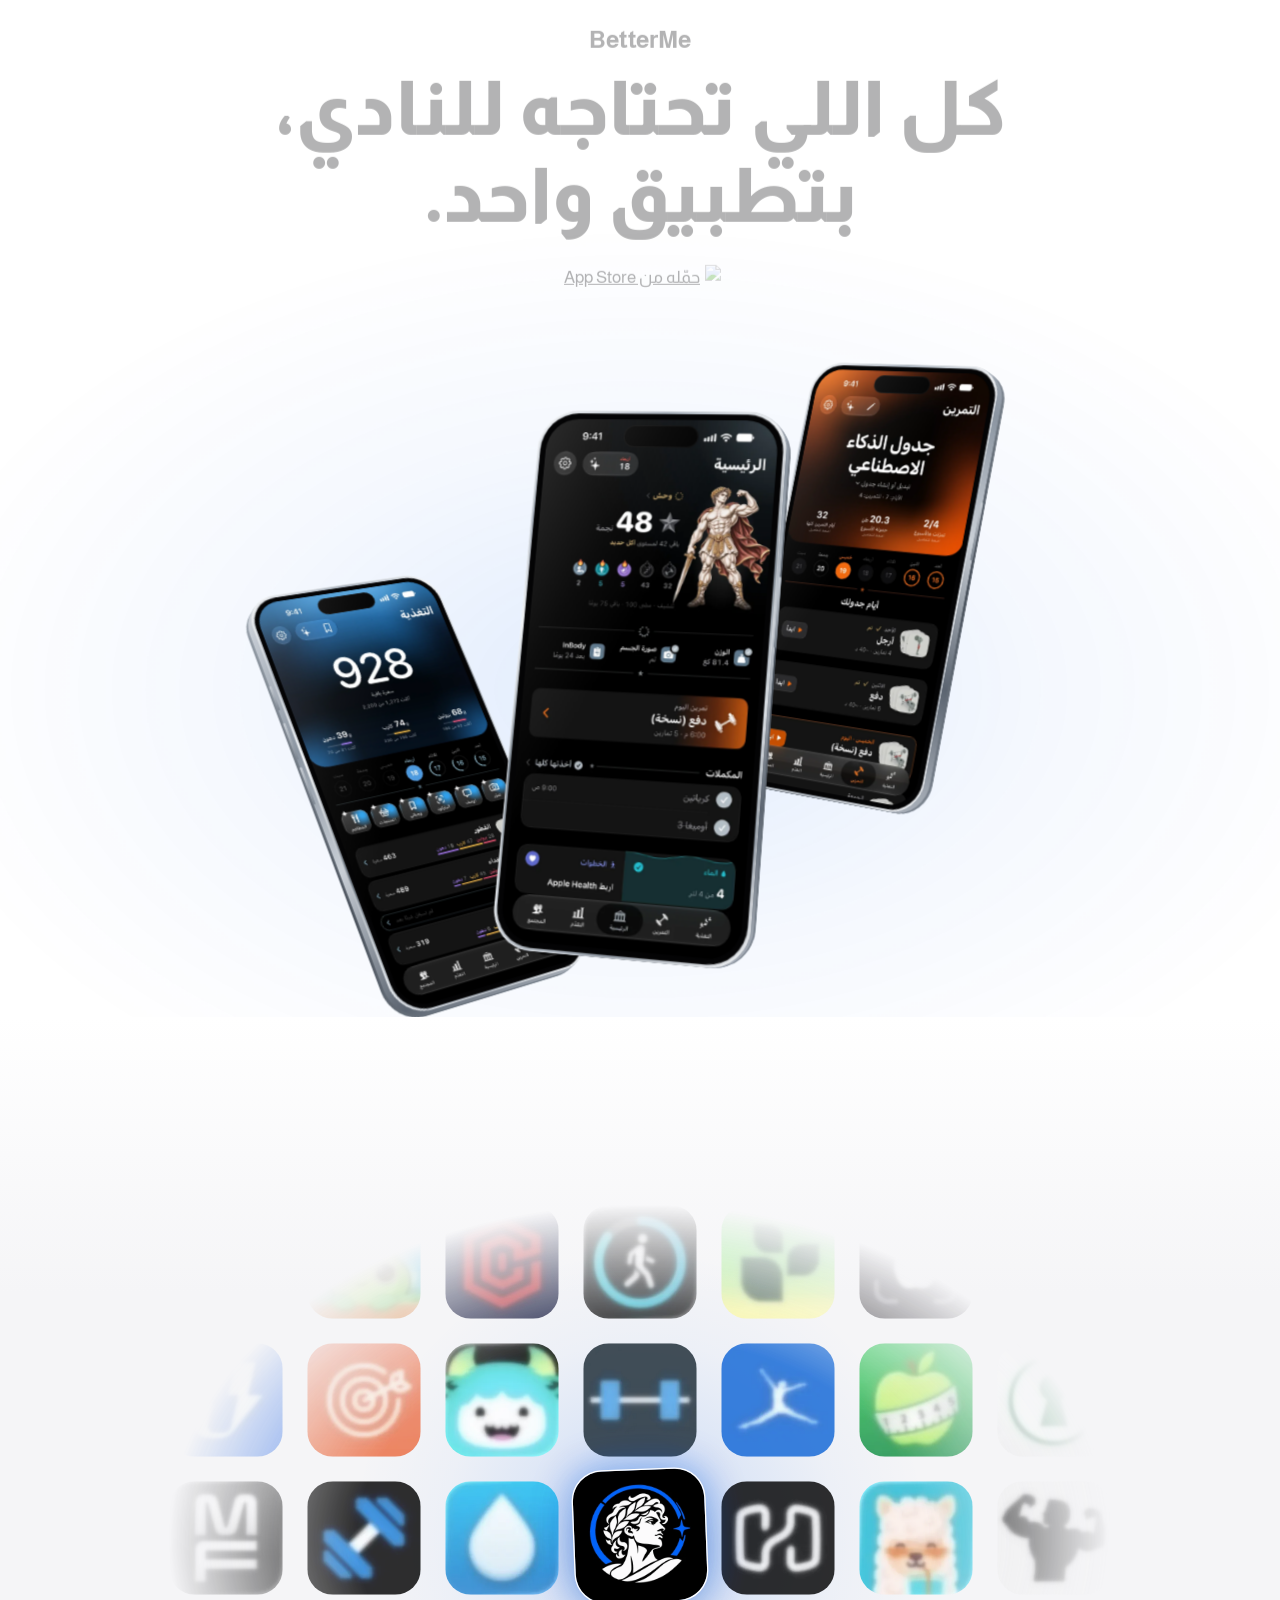
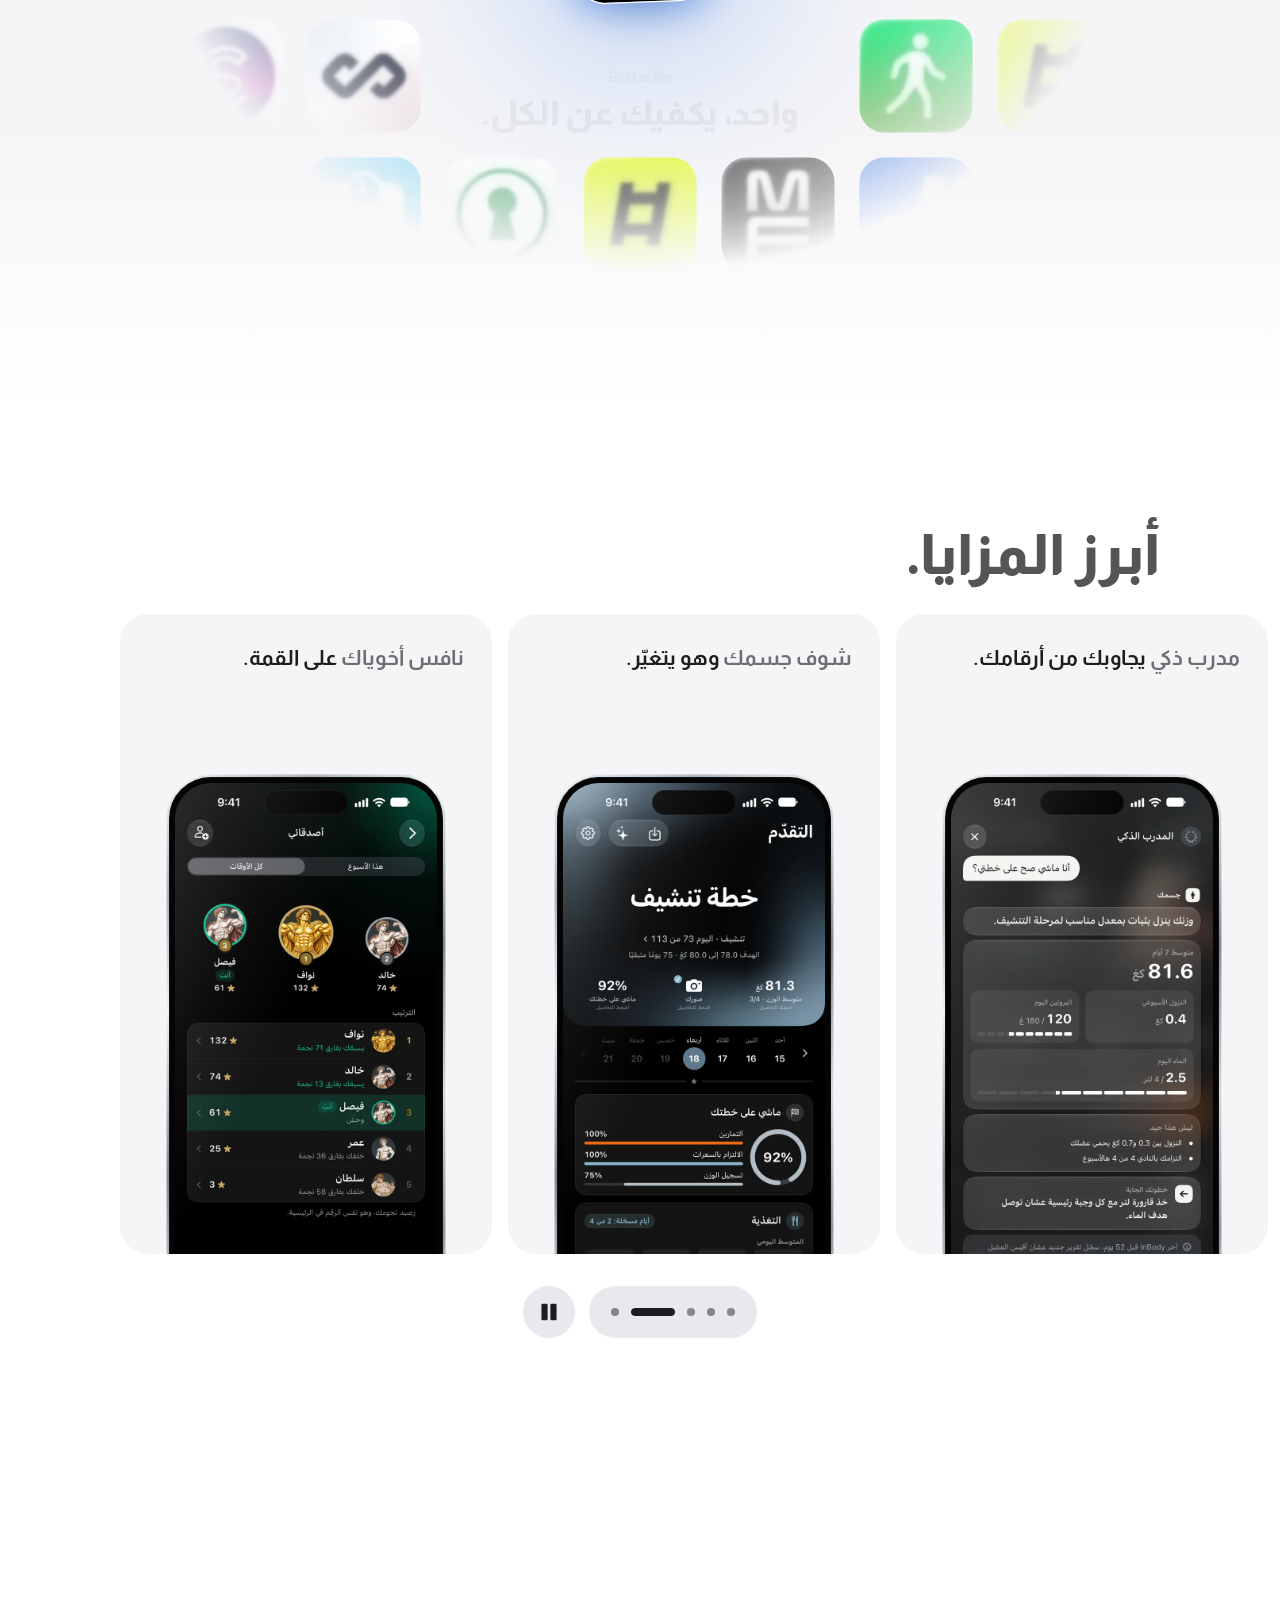
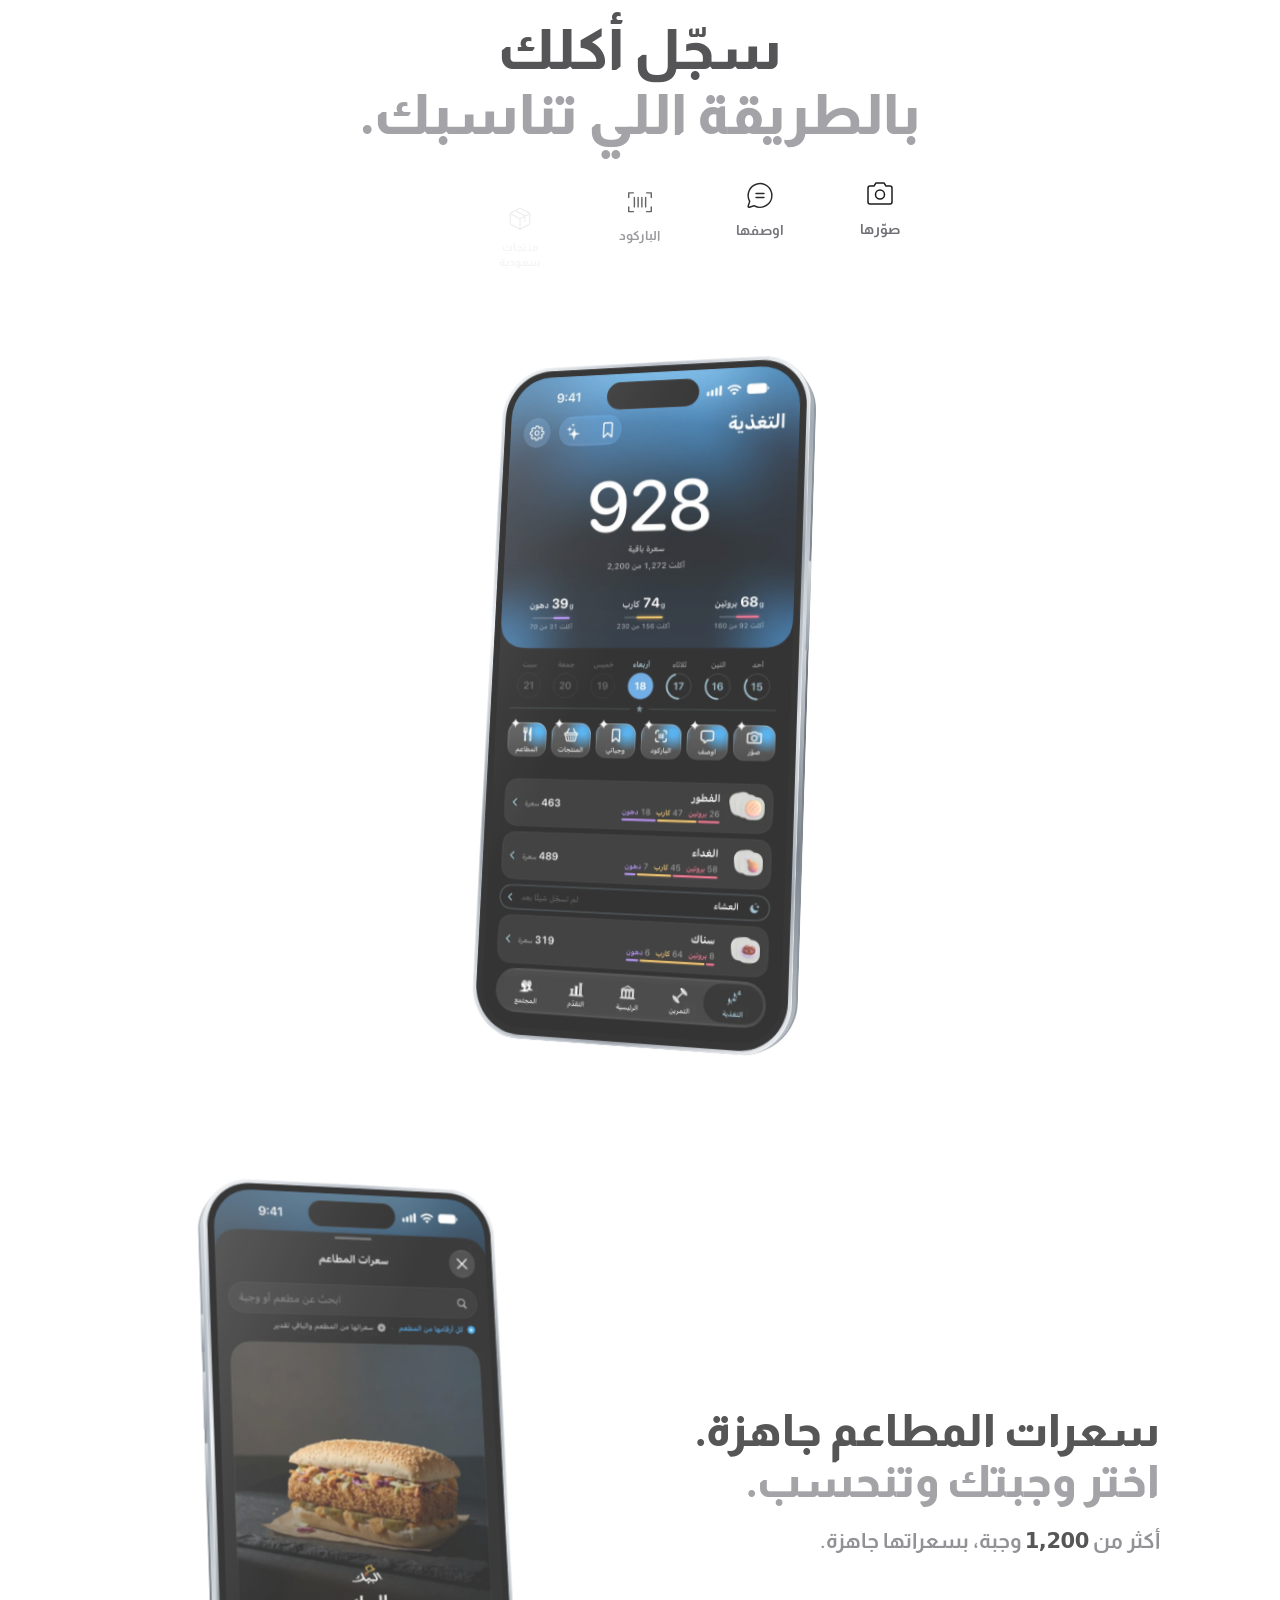
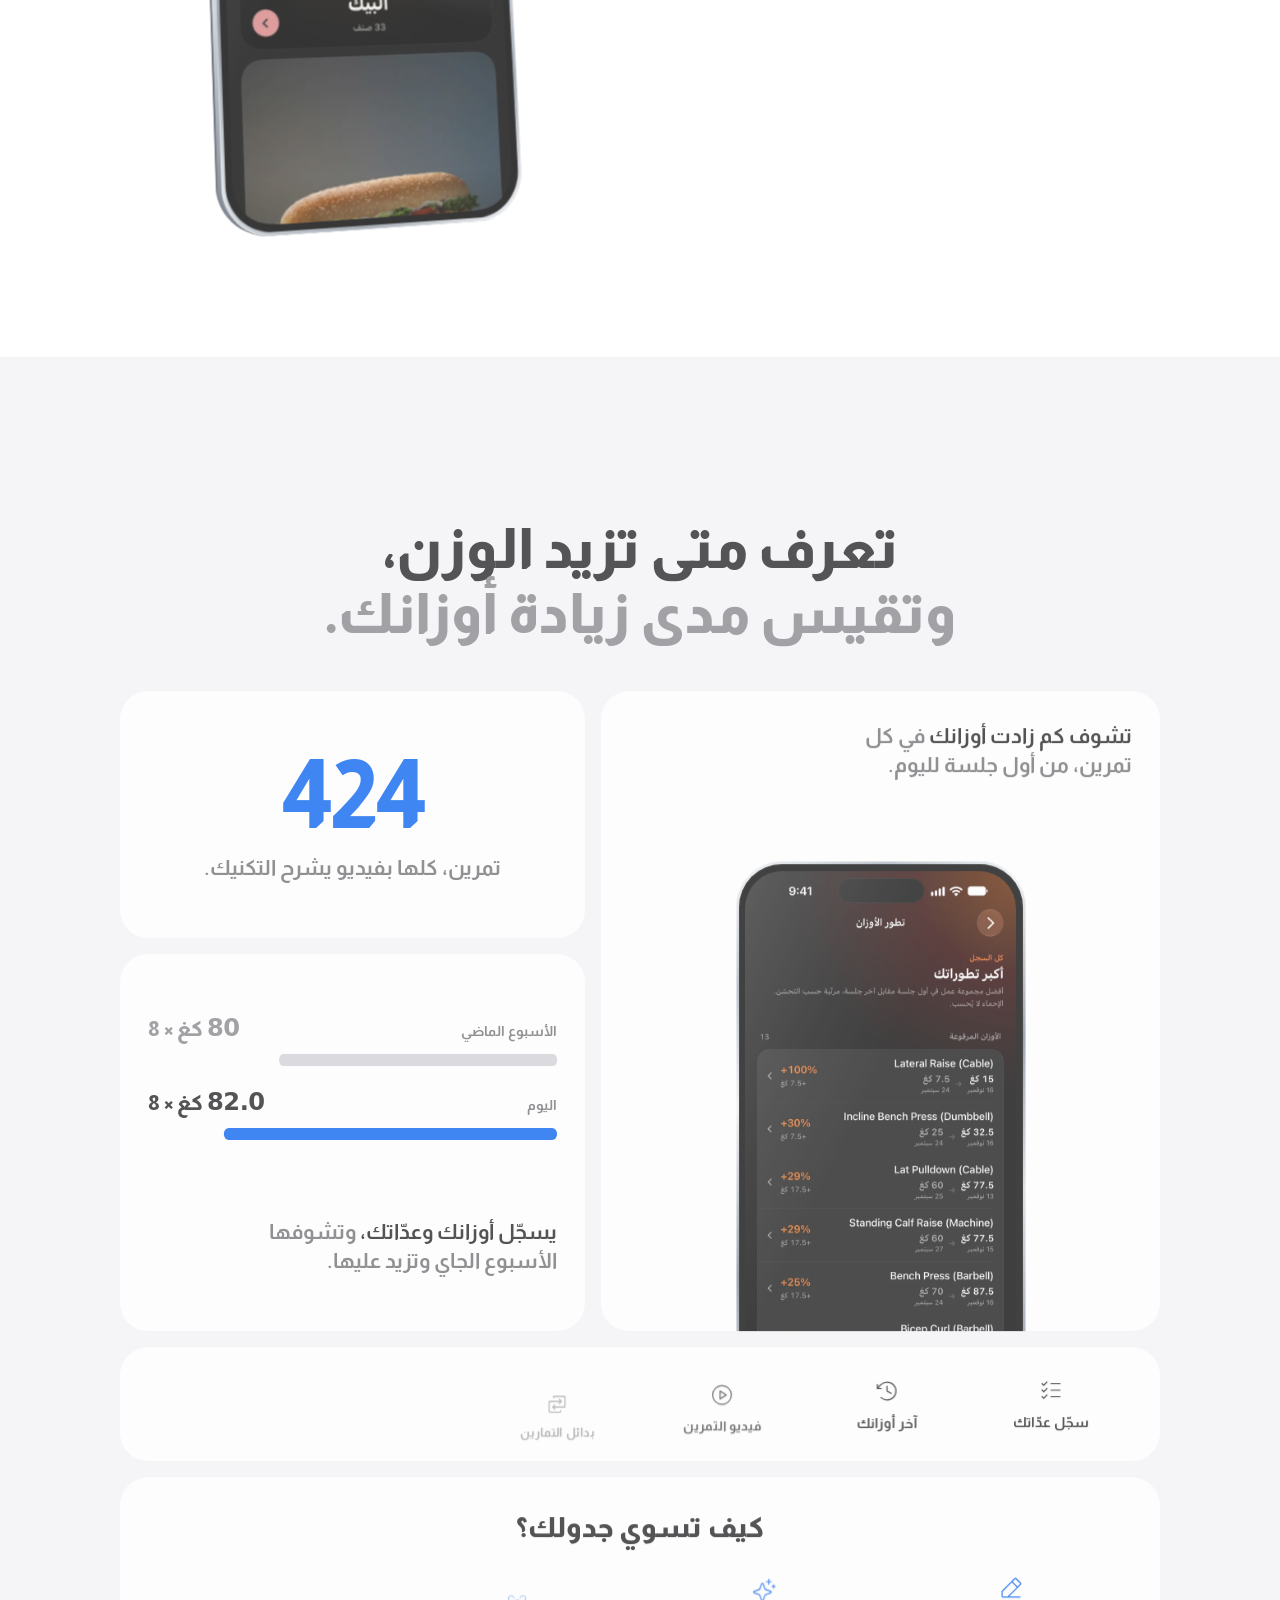
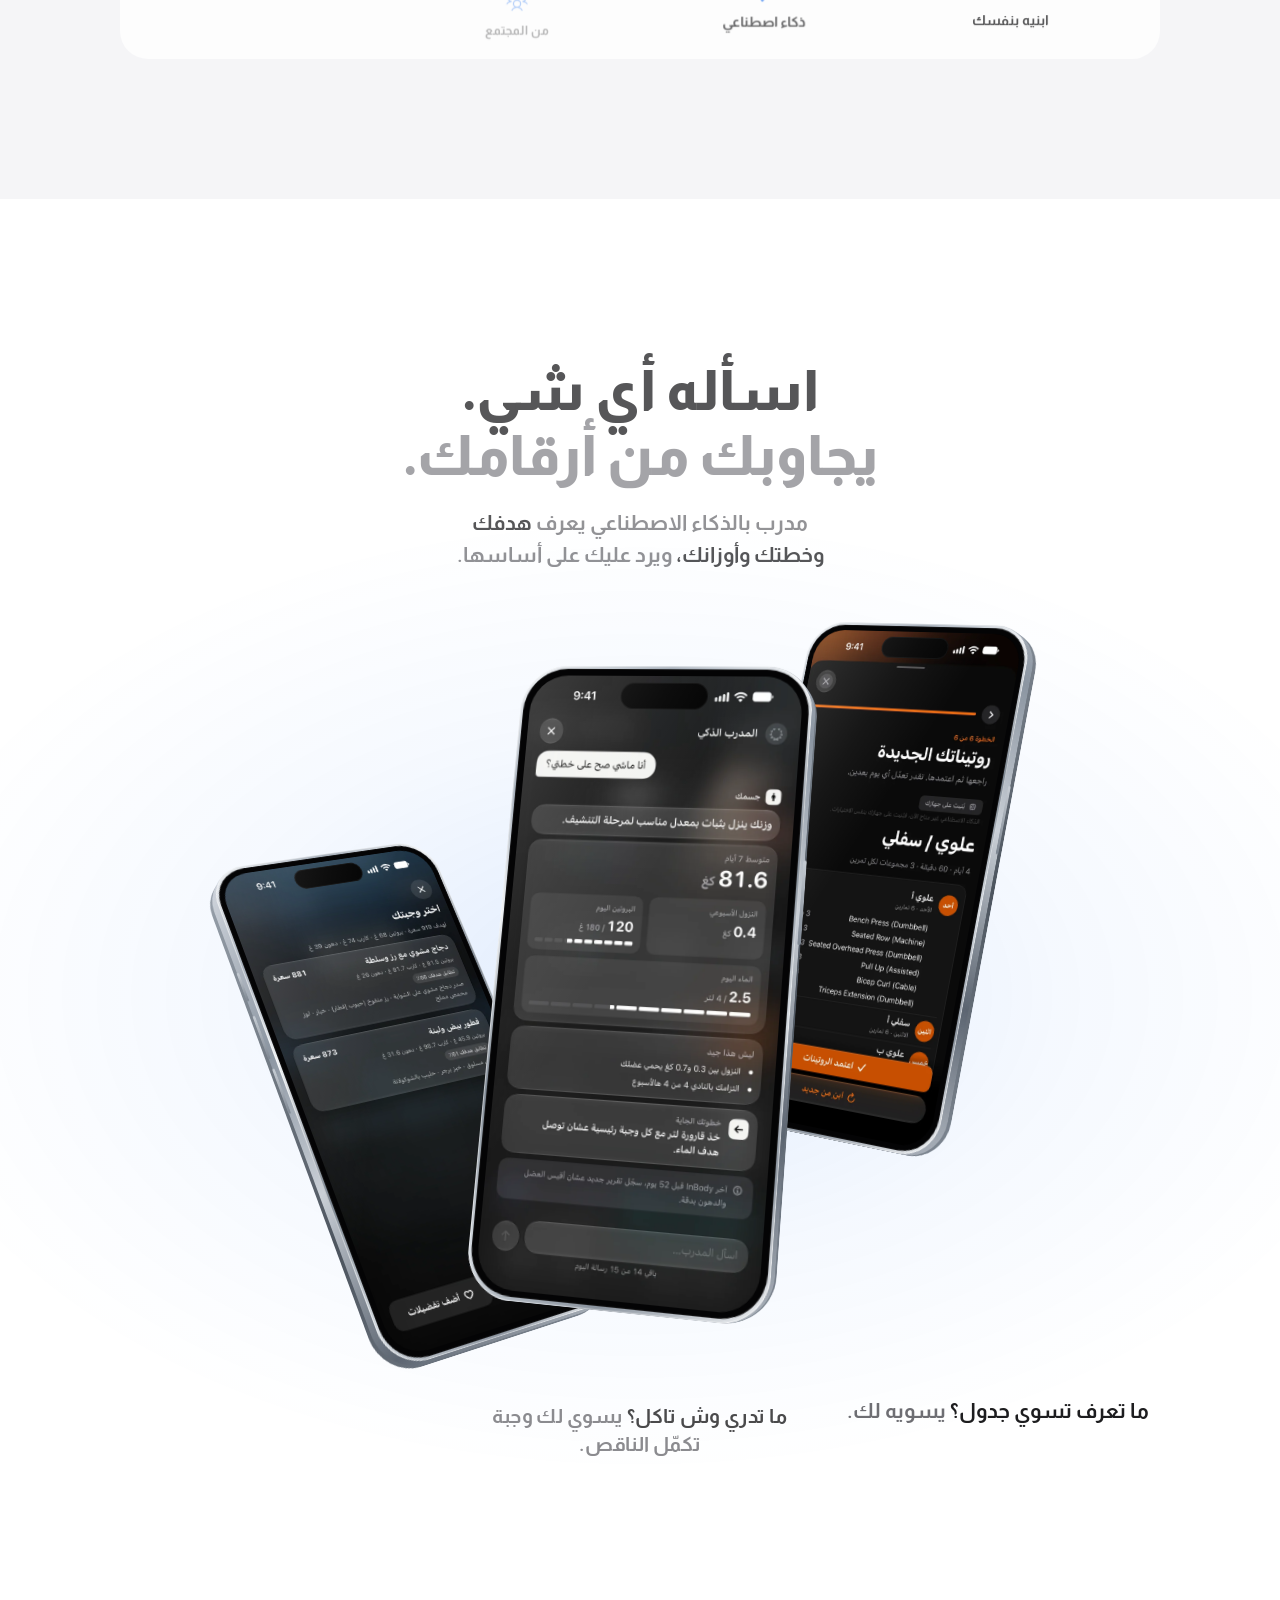
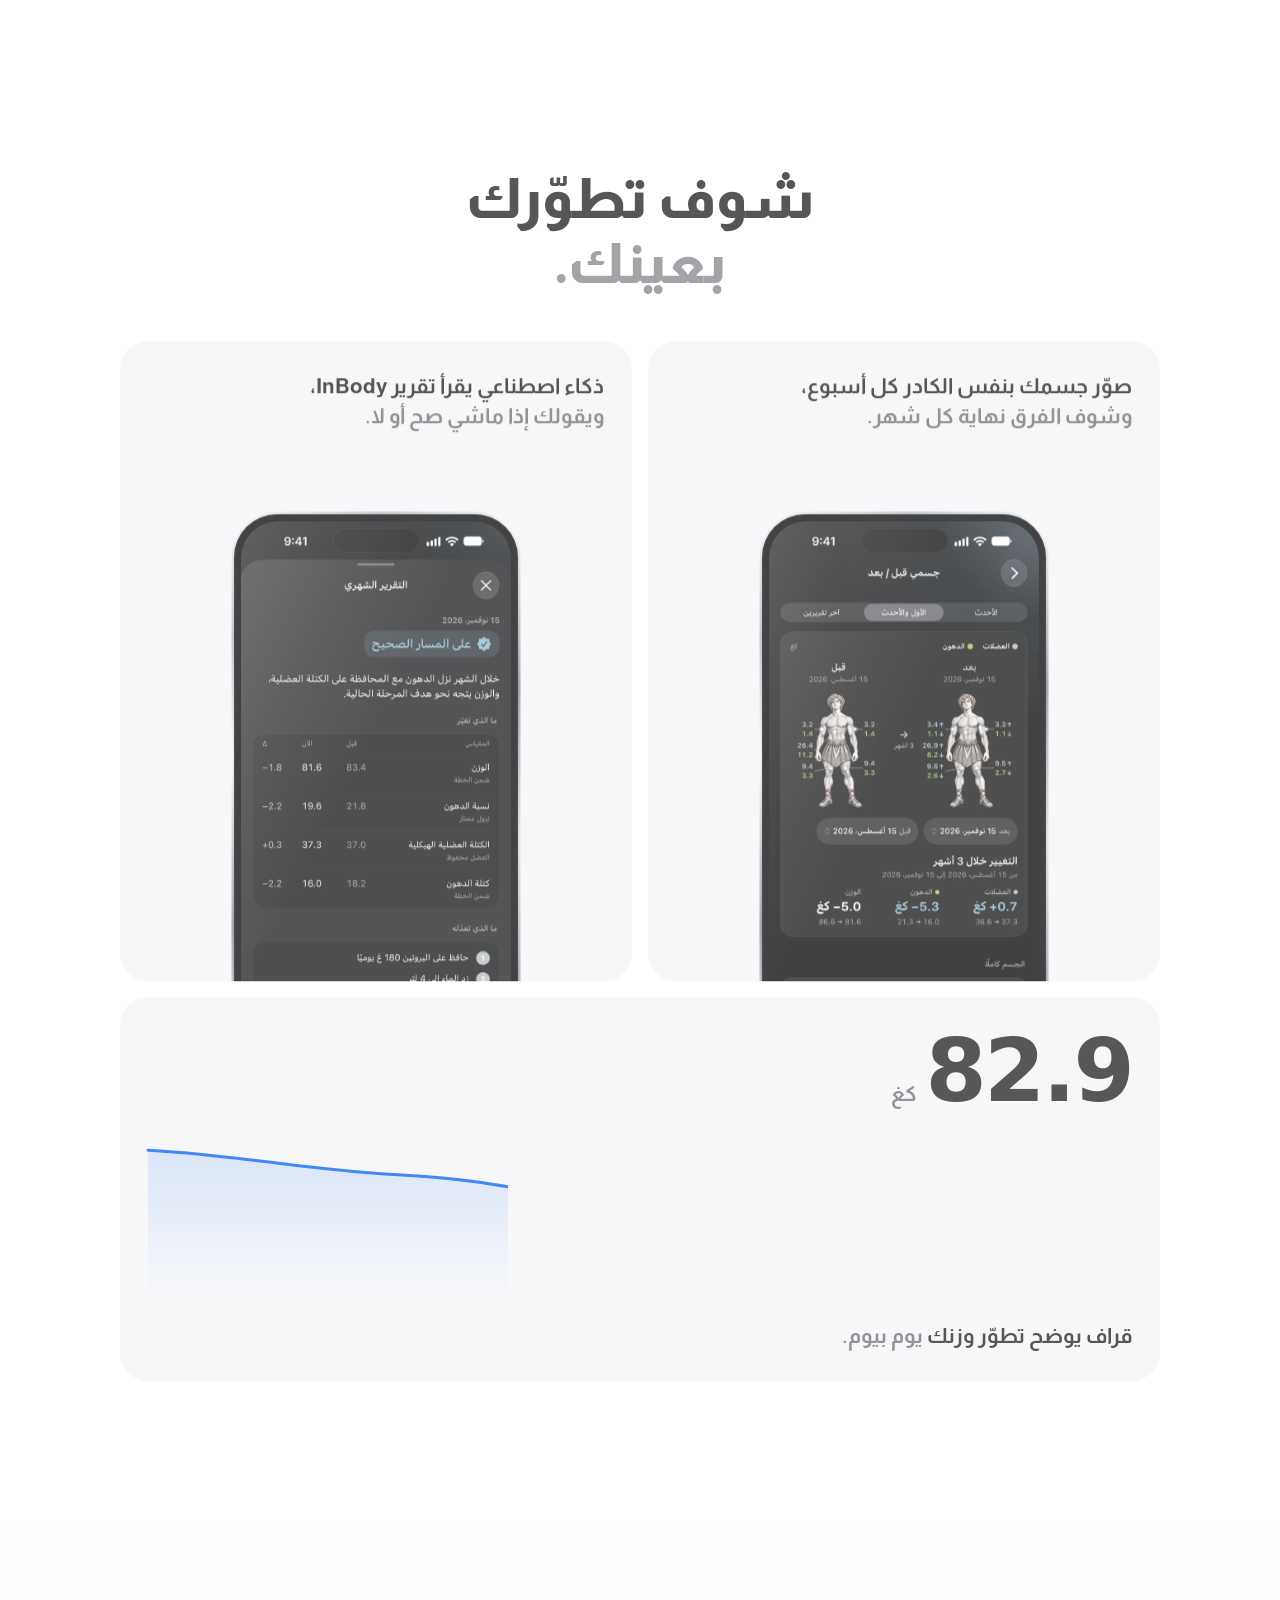
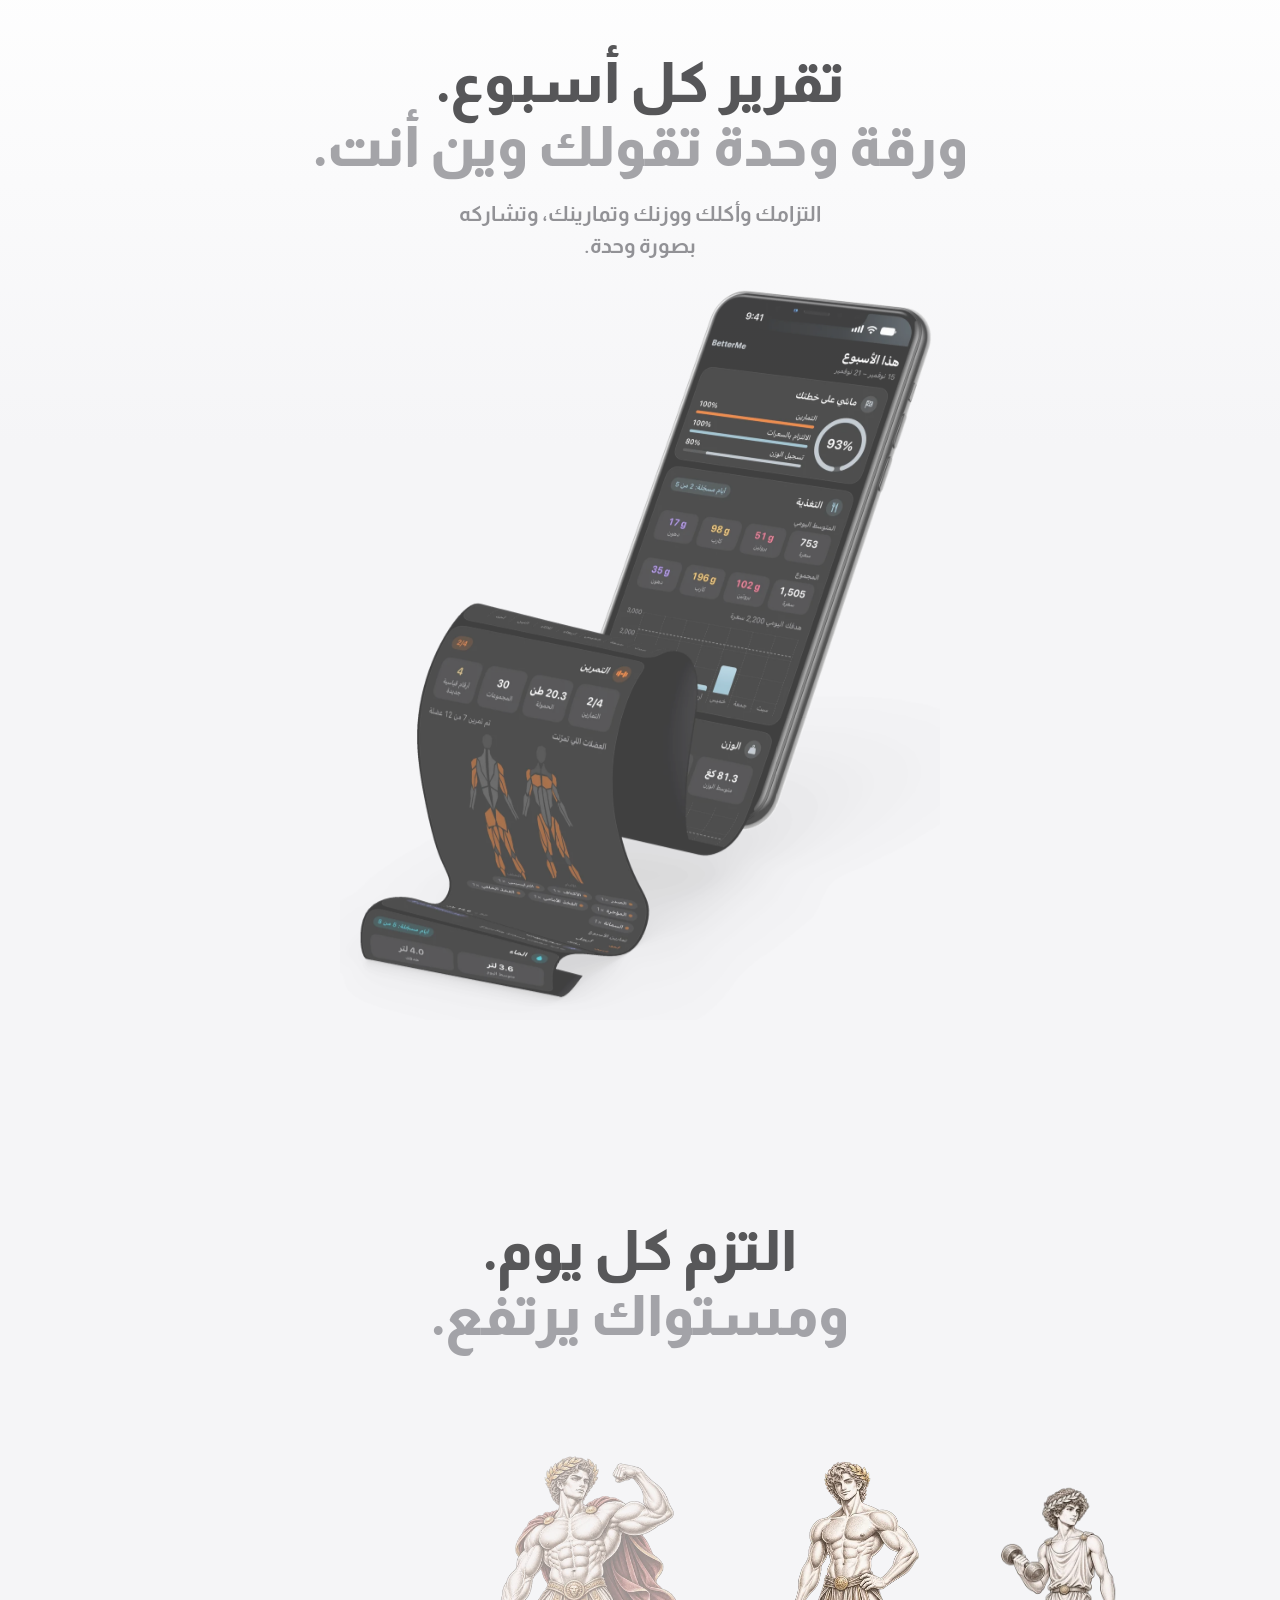
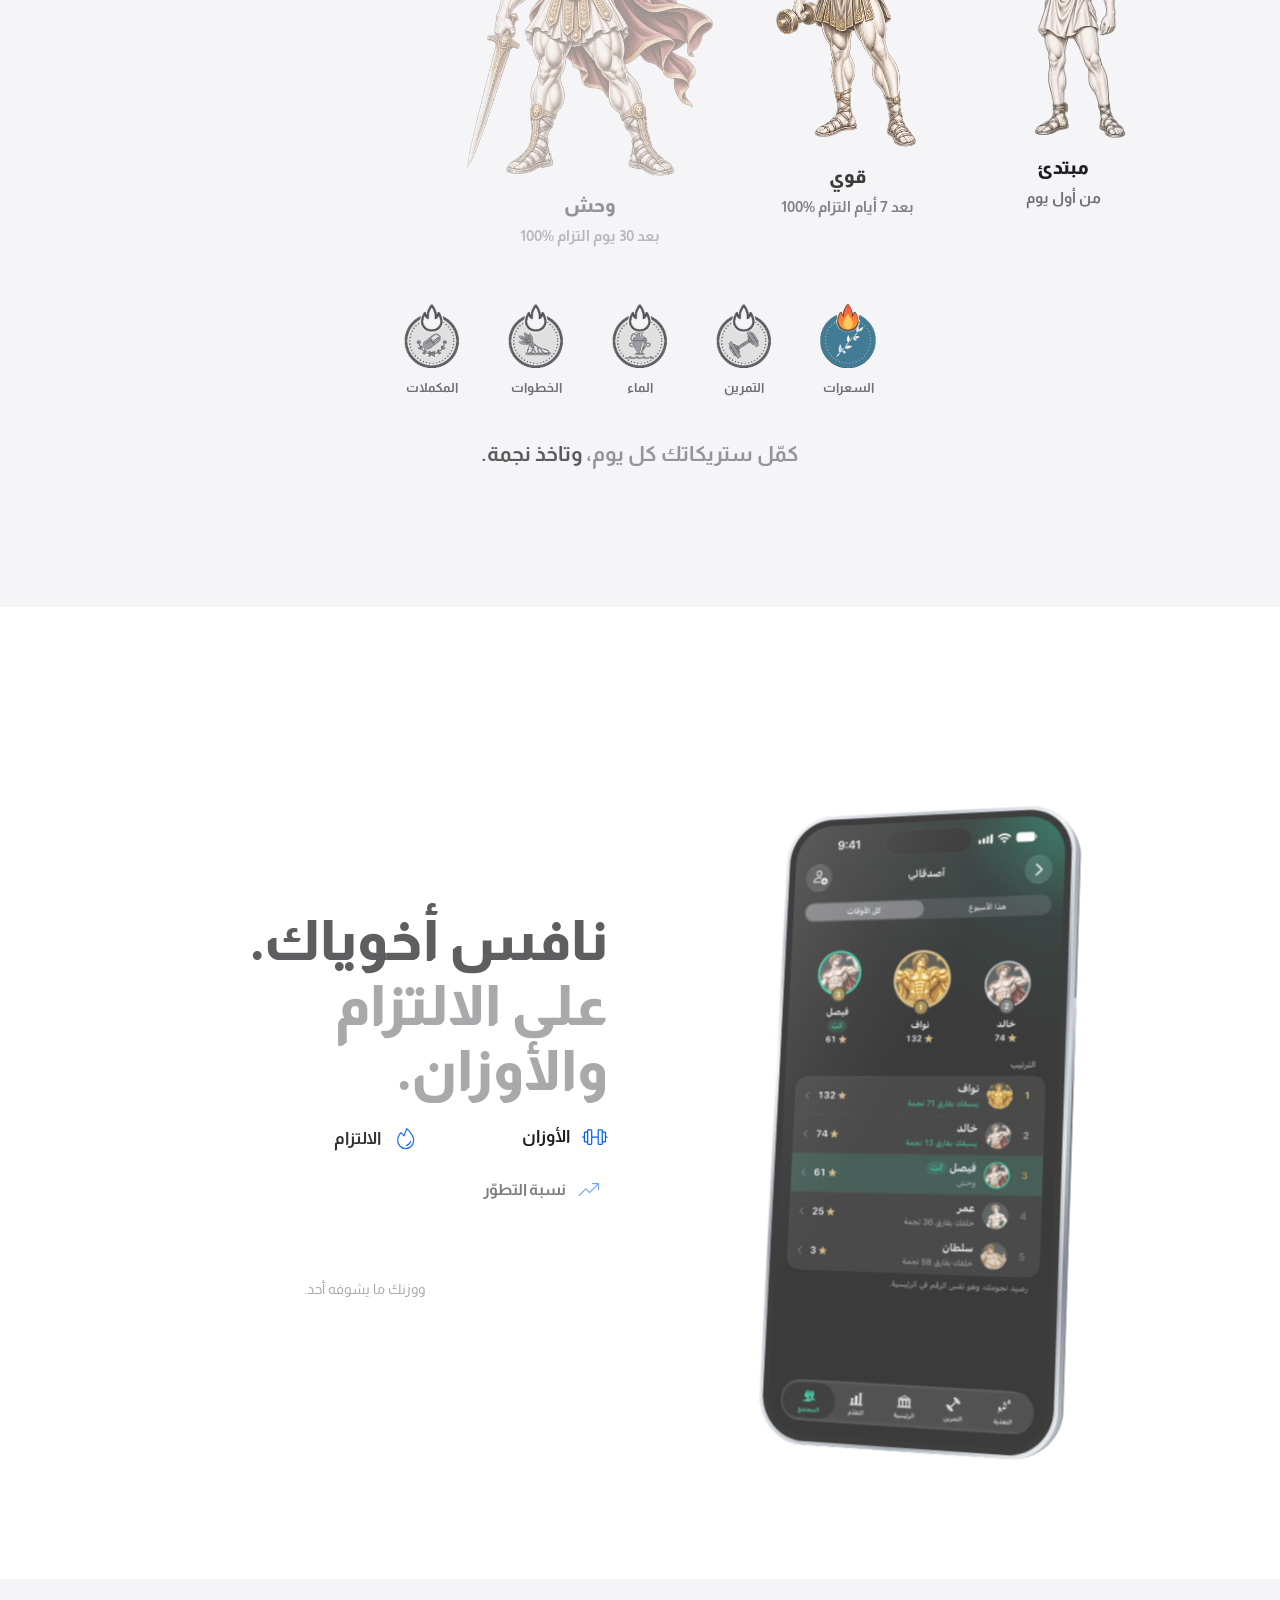
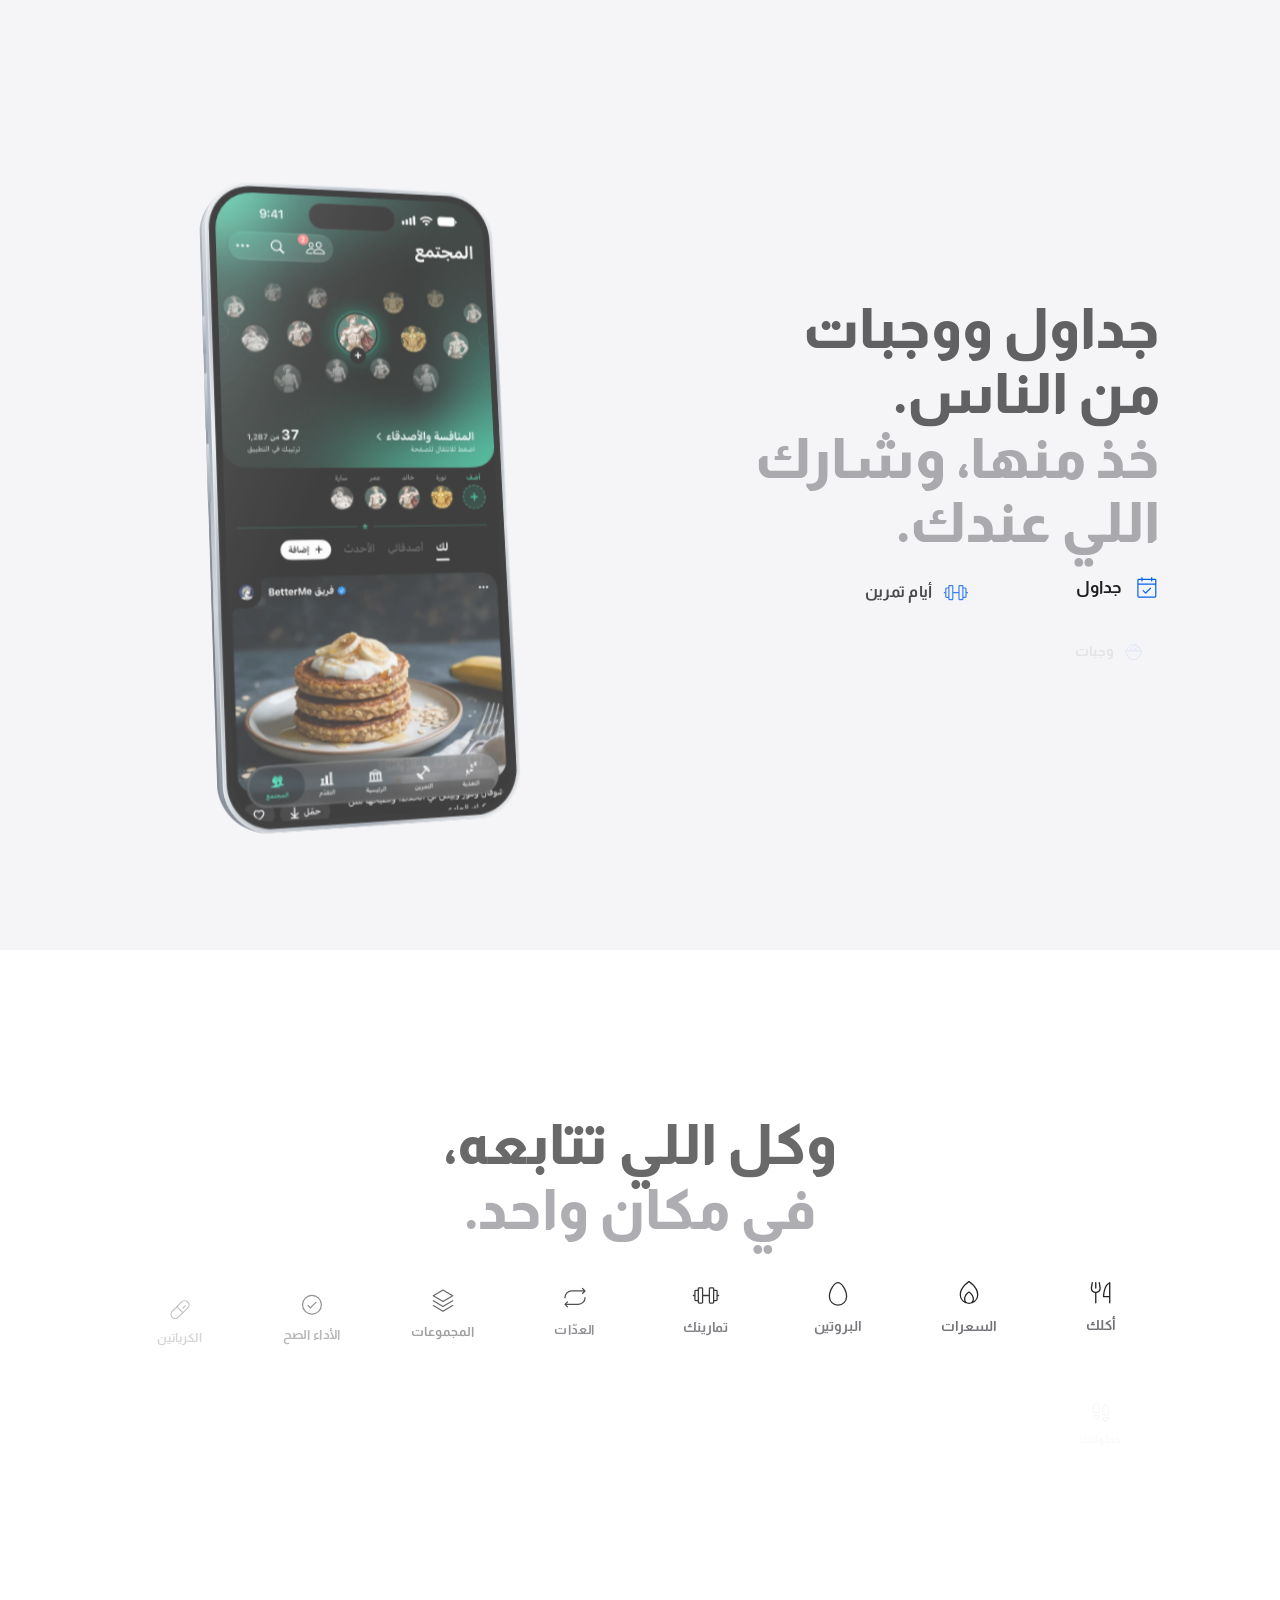
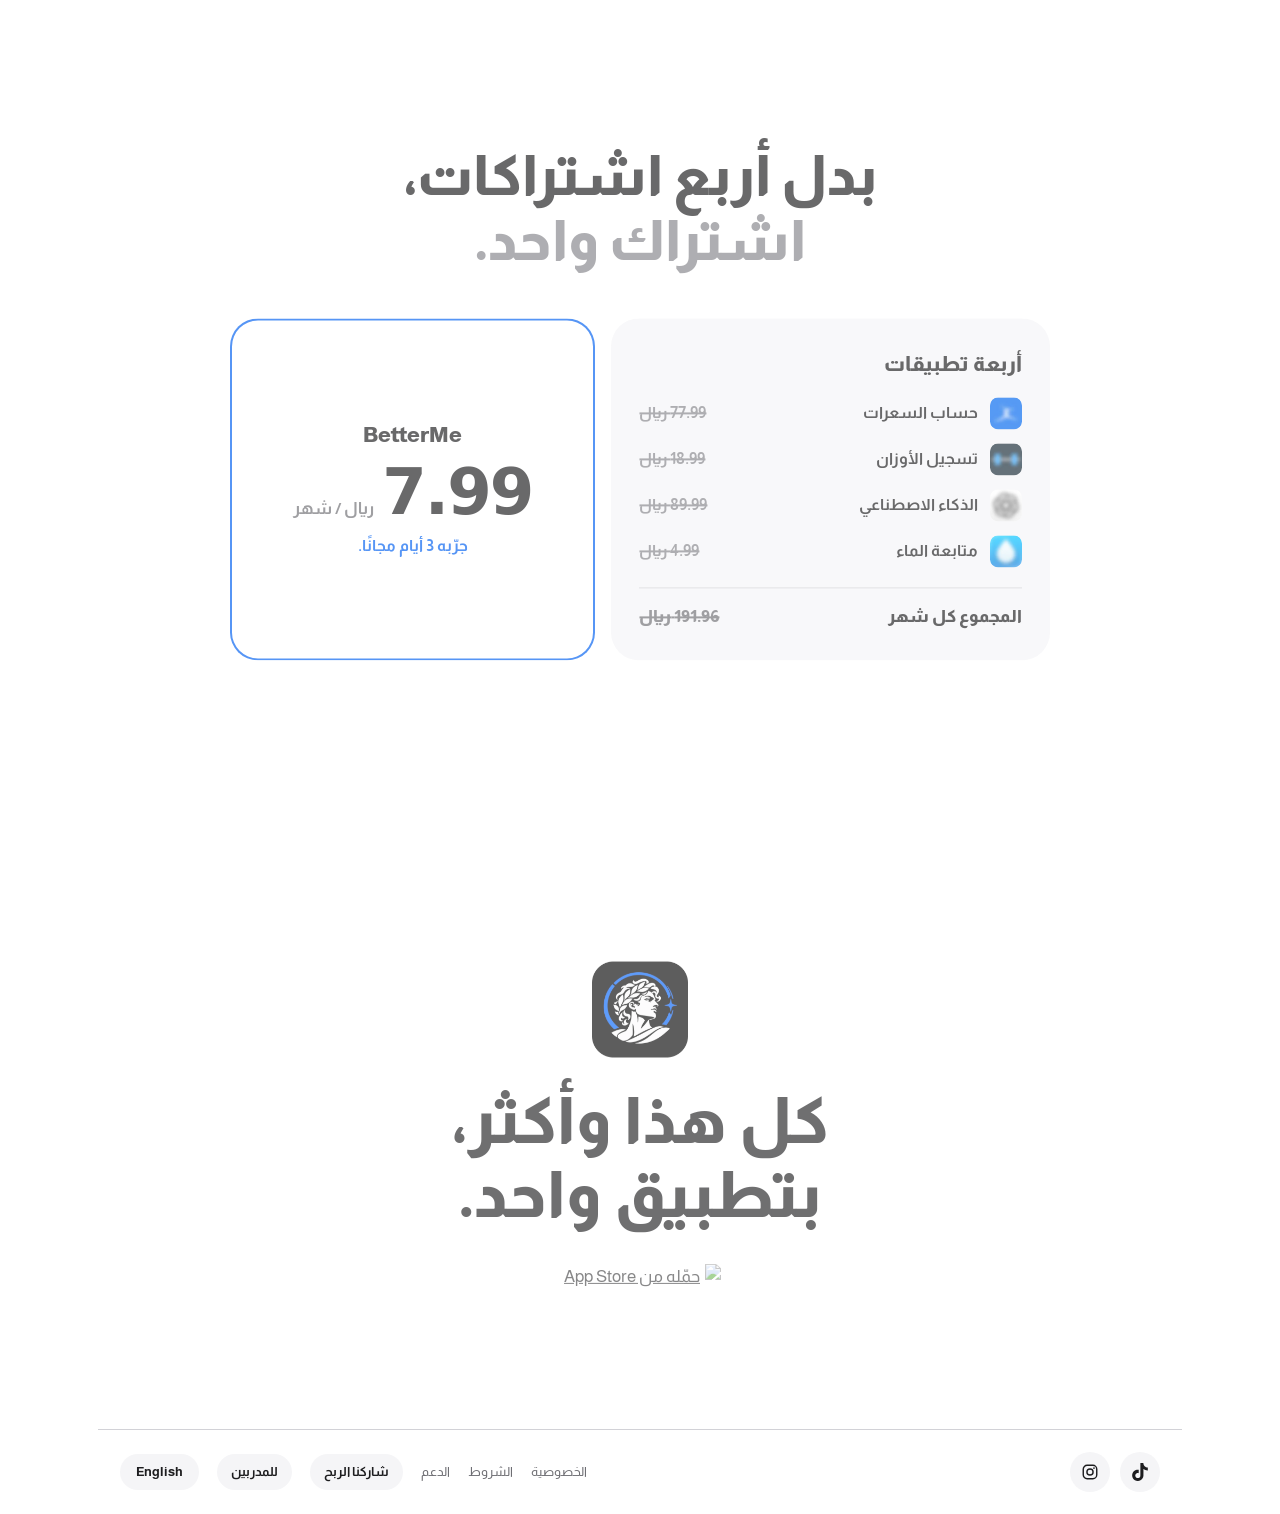
==== commit b7c6c0b6: "Site 2026-11-19: titanium-phone look with the 1.0.6 screens, AI coach, restaurants, steps, community" ====
--- a/index.html
+++ b/index.html
@@ -34,18 +34,19 @@
       if (lang === 'en') { d.lang = 'en'; d.dir = 'ltr'; d.classList.add('i18n-pending'); }
     })();
   </script>
-  <link rel="preload" as="image" href="assets/hero-ar.webp" type="image/webp">
+  <link rel="preload" as="image" href="assets/n-home-ar.webp" type="image/webp">
   <link rel="preconnect" href="https://fonts.googleapis.com">
   <link rel="preconnect" href="https://fonts.gstatic.com" crossorigin>
   <link rel="stylesheet" href="https://fonts.googleapis.com/css2?family=Almarai:wght@400;700;800&display=swap">
-  <link rel="stylesheet" href="css/site.css?v=20261112e">
+  <link rel="stylesheet" href="css/site.css?v=20261119a">
+  <link rel="stylesheet" href="css/v2.css?v=20261119a">
 </head>
 <body>
   <a class="skip" href="#main" data-i18n="nav.skip">تخطَّ إلى المحتوى</a>
 
   <main id="main">
 
-    <!-- Hero: one line, the download, and the app in a hand -->
+    <!-- Hero: one line, the download, and the app on three phones -->
     <section class="hero" aria-labelledby="hero-title">
       <div class="hero-copy">
         <p class="hero-brand">BetterMe</p>
@@ -60,8 +61,11 @@
           <p class="note" data-i18n="cta.note">إذا ما انفتح معك الرابط، افتحه في سفاري</p>
         </div>
       </div>
-      <div class="hero-media">
-        <img class="hero-phone" data-hero src="assets/hero-ar.webp" width="1669" height="2150" alt="الصفحة الرئيسية في تطبيق BetterMe على الجوال" data-i18n-attr="alt:hero.alt" fetchpriority="high">
+      <!-- The app on three phones floating at angles: Nutrition, Home in front, Workout -->
+      <div class="hero-media trio">
+        <div class="iph t-left"><div class="iph-front"><div class="iph-bezel"><div class="iph-screen"><img class="iph-shot" data-n="nutrition" src="assets/n-nutrition-ar.webp" width="660" height="1434" alt="صفحة التغذية في BetterMe" data-i18n-attr="alt:alt.nutrition"></div></div><i class="iph-island"></i><i class="iph-glare"></i></div></div>
+        <div class="iph t-right"><div class="iph-front"><div class="iph-bezel"><div class="iph-screen"><img class="iph-shot" data-n="workout" src="assets/n-workout-ar.webp" width="660" height="1434" alt="صفحة التمرين في BetterMe" data-i18n-attr="alt:alt.workout"></div></div><i class="iph-island"></i><i class="iph-glare"></i></div></div>
+        <div class="iph t-mid"><div class="iph-front"><div class="iph-bezel"><div class="iph-screen"><img class="iph-shot" data-n="home" src="assets/n-home-ar.webp" width="660" height="1434" alt="الصفحة الرئيسية في تطبيق BetterMe" data-i18n-attr="alt:hero.alt" fetchpriority="high"></div></div><i class="iph-island"></i><i class="iph-glare"></i></div></div>
       </div>
     </section>
 
@@ -115,23 +119,23 @@
       <div class="hl-track" id="hl-track" tabindex="0" aria-roledescription="carousel" aria-labelledby="t-hl">
         <article class="hl-tile" aria-roledescription="slide">
           <p class="hl-cap"><span data-i18n="hl.1a">صوّر وجبتك،</span> <b data-i18n="hl.1b">والسعرات تنحسب لحالها.</b></p>
-          <div class="device hl-device"><video data-clip="meal" muted playsinline loop preload="none" poster="assets/clip-meal-ar.webp" aria-label="مقطع: تصوير وجبة وتقدير سعراتها" data-i18n-attr="aria-label:food.alt"></video></div>
+          <div class="iph flat hl-device"><div class="iph-front"><div class="iph-bezel"><div class="iph-screen"><img class="iph-shot" data-n="mealphoto" src="assets/n-mealphoto-ar.webp" width="660" height="1434" alt="تقدير سعرات وجبة من صورتها" data-i18n-attr="alt:alt.mealphoto" loading="lazy"></div></div><i class="iph-island"></i><i class="iph-glare"></i></div></div>
         </article>
         <article class="hl-tile" aria-roledescription="slide">
           <p class="hl-cap"><span data-i18n="hl.2a">كل تمرين بفيديو يشرح التكنيك،</span> <b data-i18n="hl.2b">وسجّل أوزانك وعدّاتك عشان تزيد عليها.</b></p>
-          <div class="device hl-device"><video data-clip="session" muted playsinline loop preload="none" poster="assets/clip-session-ar.webp" aria-label="مقطع: تمرين مباشر مع فيديو التمرين ومؤقت الراحة" data-i18n-attr="aria-label:train.alt"></video></div>
+          <div class="iph flat hl-device"><div class="iph-front"><div class="iph-bezel"><div class="iph-screen"><img class="iph-shot" data-n="session" src="assets/n-session-ar.webp" width="660" height="1434" alt="تمرين مباشر مع فيديو التمرين" data-i18n-attr="alt:alt.session" loading="lazy"></div></div><i class="iph-island"></i><i class="iph-glare"></i></div></div>
         </article>
         <article class="hl-tile" aria-roledescription="slide">
           <p class="hl-cap"><span data-i18n="hl.3a">مدرب ذكي</span> <b data-i18n="hl.3b">يجاوبك من أرقامك.</b></p>
-          <div class="device hl-device"><img data-shot="coach" src="assets/app-coach-ar.webp" width="660" height="1434" alt="المدرب الذكي يجاوب حسب هدفك" data-i18n-attr="alt:coach.alt" loading="lazy"></div>
+          <div class="iph flat hl-device"><div class="iph-front"><div class="iph-bezel"><div class="iph-screen"><img class="iph-shot" data-n="coach" src="assets/n-coach-ar.webp" width="660" height="1434" alt="المدرب الذكي يجاوب من بياناتك" data-i18n-attr="alt:alt.coach" loading="lazy"></div></div><i class="iph-island"></i><i class="iph-glare"></i></div></div>
         </article>
         <article class="hl-tile" aria-roledescription="slide">
           <p class="hl-cap"><span data-i18n="hl.4a">شوف جسمك</span> <b data-i18n="hl.4b">وهو يتغيّر.</b></p>
-          <div class="device hl-device"><img data-shot="progress" src="assets/app-progress-ar.webp" width="660" height="1434" alt="صفحة التقدّم في BetterMe" data-i18n-attr="alt:progress.alt" loading="lazy"></div>
+          <div class="iph flat hl-device"><div class="iph-front"><div class="iph-bezel"><div class="iph-screen"><img class="iph-shot" data-n="progress" src="assets/n-progress-ar.webp" width="660" height="1434" alt="صفحة التقدم: خطتك ووزنك والتزامك" data-i18n-attr="alt:alt.progress" loading="lazy"></div></div><i class="iph-island"></i><i class="iph-glare"></i></div></div>
         </article>
         <article class="hl-tile" aria-roledescription="slide">
           <p class="hl-cap"><span data-i18n="hl.5a">نافس أخوياك</span> <b data-i18n="hl.5b">على القمة.</b></p>
-          <div class="device hl-device"><img data-shot="group" src="assets/app-group-ar.webp" width="660" height="1434" alt="ترتيب مجموعة أصدقاء" data-i18n-attr="alt:compete.alt" loading="lazy"></div>
+          <div class="iph flat hl-device"><div class="iph-front"><div class="iph-bezel"><div class="iph-screen"><img class="iph-shot" data-n="friends" src="assets/n-friends-ar.webp" width="660" height="1434" alt="ترتيبك مع أخوياك" data-i18n-attr="alt:alt.friends" loading="lazy"></div></div><i class="iph-island"></i><i class="iph-glare"></i></div></div>
         </article>
       </div>
       <div class="hl-controls">
@@ -154,8 +158,17 @@
           <li><svg aria-hidden="true" focusable="false" xmlns="http://www.w3.org/2000/svg" viewBox="0 0 256 256" fill="currentColor"><path d="M26.22,94.41A6,6,0,0,0,26,96v16A38,38,0,0,0,42,143V216a6,6,0,0,0,6,6H208a6,6,0,0,0,6-6V143A38,38,0,0,0,230,112V96a5.91,5.91,0,0,0-.23-1.64L215.43,44.15A14.07,14.07,0,0,0,202,34H54A14.07,14.07,0,0,0,40.57,44.15Zm25.89-47A2,2,0,0,1,54,46H202a2,2,0,0,1,1.92,1.45L216.05,90H40ZM102,102h52v10a26,26,0,0,1-52,0Zm-64,0H90v10a26,26,0,0,1-38.18,23,6,6,0,0,0-1.65-1A26,26,0,0,1,38,112ZM202,210H54V148.66a38,38,0,0,0,42-16.21,37.95,37.95,0,0,0,64,0,38,38,0,0,0,42,16.21Zm3.83-76a6,6,0,0,0-1.65,1A26,26,0,0,1,166,112V102h52v10A26,26,0,0,1,205.83,134Z"/></svg><span data-i18n="food.i5">المتجر</span></li>
         </ul>
         <figure class="stage" data-rise>
-          <div class="device stage-device"><img data-shot="nutrition" src="assets/app-nutrition-ar.webp" width="660" height="1434" alt="صفحة التغذية في BetterMe" data-i18n-attr="alt:nutrition.alt" loading="lazy"></div>
+          <div class="tilt"><div class="iph stage-phone"><div class="iph-front"><div class="iph-bezel"><div class="iph-screen"><img class="iph-shot" data-n="nutrition" src="assets/n-nutrition-ar.webp" width="660" height="1434" alt="صفحة التغذية في BetterMe" data-i18n-attr="alt:alt.nutrition" loading="lazy"></div></div><i class="iph-island"></i><i class="iph-glare"></i></div></div></div>
         </figure>
+        <div class="split rest-split">
+          <div class="split-copy">
+            <h3 class="section-title sub" data-reveal><span data-i18n="rest.t1">سعرات المطاعم جاهزة.</span> <span class="soft" data-i18n="rest.t2">اختر وجبتك وتنحسب.</span></h3>
+            <p class="lead" data-reveal data-delay="1"><span data-i18n="rest.l1">أكثر من</span> <bdi dir="ltr" class="n">1,200</bdi> <span data-i18n="rest.l2">وجبة، بسعراتها جاهزة.</span></p>
+          </div>
+          <figure class="split-media" data-rise>
+            <div class="tilt flip"><div class="iph split-phone"><div class="iph-front"><div class="iph-bezel"><div class="iph-screen"><img class="iph-shot" data-n="restaurants" src="assets/n-restaurants-ar.webp" width="660" height="1434" alt="سعرات المطاعم في BetterMe" data-i18n-attr="alt:alt.restaurants" loading="lazy"></div></div><i class="iph-island"></i><i class="iph-glare"></i></div></div></div>
+          </figure>
+        </div>
       </div>
     </section>
 
@@ -166,7 +179,7 @@
         <div class="bento">
           <div class="cell cell-plan" data-reveal>
             <p class="cell-cap"><b data-i18n="train.growA">تشوف كم زادت أوزانك</b> <span data-i18n="train.growB">في كل تمرين، من أول جلسة لليوم.</span></p>
-            <div class="device cell-device"><img data-shot="strength" src="assets/app-strength-ar.webp" width="660" height="1434" alt="تطوّر الأوزان في تمرين واحد" data-i18n-attr="alt:strength.alt" loading="lazy"></div>
+            <div class="iph flat cell-device"><div class="iph-front"><div class="iph-bezel"><div class="iph-screen"><img class="iph-shot" data-n="strength" src="assets/n-strength-ar.webp" width="660" height="1434" alt="تطوّر أوزانك في كل تمرين" data-i18n-attr="alt:alt.strength" loading="lazy"></div></div><i class="iph-island"></i><i class="iph-glare"></i></div></div>
           </div>
           <div class="cell cell-num" data-reveal data-delay="1">
             <p class="big-num"><bdi dir="ltr" class="js-count" data-to="566">566</bdi></p>
@@ -211,16 +224,23 @@
       </div>
     </section>
 
-    <!-- AI coach -->
+    <!-- AI coach: what it does for you, on three phones -->
     <section class="chapter coach" aria-labelledby="t-coach">
-      <div class="wrap split">
-        <div class="split-copy">
-          <h2 class="section-title" id="t-coach" data-reveal><span data-i18n="coach.t1">اسأله أي شي.</span> <span class="soft" data-i18n="coach.t2">يجاوبك من أرقامك.</span></h2>
-          <p class="lead" data-reveal data-delay="1"><span data-i18n="coach.b1">مدرب بالذكاء الاصطناعي يعرف</span> <b data-i18n="coach.b2">هدفك وخطتك وأوزانك،</b> <span data-i18n="coach.b3">ويرد عليك على أساسها.</span></p>
-        </div>
-        <figure class="split-media" data-rise>
-          <div class="device split-device"><img data-shot="coach" src="assets/app-coach-ar.webp" width="660" height="1434" alt="المدرب الذكي يجاوب حسب هدفك" data-i18n-attr="alt:coach.alt" loading="lazy"></div>
-        </figure>
+      <div class="wrap">
+        <h2 class="section-title" id="t-coach" data-reveal><span data-i18n="coach.t1">اسأله أي شي.</span> <span class="soft" data-i18n="coach.t2">يجاوبك من أرقامك.</span></h2>
+        <p class="lead center" data-reveal data-delay="1"><span data-i18n="coach.b1">مدرب بالذكاء الاصطناعي يعرف</span> <b data-i18n="coach.b2">هدفك وخطتك وأوزانك،</b> <span data-i18n="coach.b3">ويرد عليك على أساسها.</span></p>
+      </div>
+      <div class="trio ai-trio">
+        <div class="iph t-left"><div class="iph-front"><div class="iph-bezel"><div class="iph-screen"><img class="iph-shot" data-n="complete" src="assets/n-complete-ar.webp" width="660" height="1434" alt="وجبة تكمّل الناقص من يومك" data-i18n-attr="alt:alt.complete" loading="lazy"></div></div><i class="iph-island"></i><i class="iph-glare"></i></div></div>
+        <div class="iph t-right"><div class="iph-front"><div class="iph-bezel"><div class="iph-screen"><img class="iph-shot" data-n="wizard" src="assets/n-wizard-ar.webp" width="660" height="1434" alt="جدول يسويه لك الذكاء الاصطناعي" data-i18n-attr="alt:alt.wizard" loading="lazy"></div></div><i class="iph-island"></i><i class="iph-glare"></i></div></div>
+        <div class="iph t-mid"><div class="iph-front"><div class="iph-bezel"><div class="iph-screen"><img class="iph-shot" data-n="coach" src="assets/n-coach-ar.webp" width="660" height="1434" alt="المدرب الذكي يجاوب من بياناتك" data-i18n-attr="alt:alt.coach" loading="lazy"></div></div><i class="iph-island"></i><i class="iph-glare"></i></div></div>
+      </div>
+      <div class="wrap">
+        <ul class="ai-asks" data-stagger>
+          <li><b data-i18n="coach.a1a">ما تعرف تسوي جدول؟</b> <span data-i18n="coach.a1b">يسويه لك.</span></li>
+          <li><b data-i18n="coach.a2a">ما تدري وش تاكل؟</b> <span data-i18n="coach.a2b">يسوي لك وجبة تكمّل الناقص.</span></li>
+          <li><b data-i18n="coach.a3a">تحس إنك ضايع؟</b> <span data-i18n="coach.a3b">اسأله، ويجاوبك من بياناتك.</span></li>
+        </ul>
       </div>
     </section>
 
@@ -231,7 +251,7 @@
         <div class="bento progress-bento">
           <div class="cell cell-photos" data-reveal>
             <p class="cell-cap"><b data-i18n="journey.photoA">صوّر جسمك بنفس الكادر كل أسبوع،</b> <span data-i18n="journey.photoB">وشوف الفرق نهاية كل شهر.</span></p>
-            <div class="device cell-device"><img data-shot="capture" src="assets/app-capture-ar.webp" width="660" height="1434" alt="تصوير الجسم بنفس الكادر" data-i18n-attr="alt:capture.alt" loading="lazy"></div>
+            <div class="iph flat cell-device"><div class="iph-front"><div class="iph-bezel"><div class="iph-screen"><img class="iph-shot" data-n="bodycompare" src="assets/n-bodycompare-ar.webp" width="660" height="1434" alt="جسمك قبل وبعد" data-i18n-attr="alt:alt.bodycompare" loading="lazy"></div></div><i class="iph-island"></i><i class="iph-glare"></i></div></div>
           </div>
           <div class="cell cell-weight" data-reveal data-delay="1">
             <p class="weight-now"><bdi class="n js-weight" data-from="86.6" data-to="81.6">81.6</bdi> <small data-i18n="unit.kg">كغ</small></p>
@@ -244,10 +264,23 @@
           </div>
           <div class="cell cell-ai" data-reveal>
             <p class="cell-cap"><b data-i18n="journey.aiA">ذكاء اصطناعي يقرأ تقرير InBody،</b> <span data-i18n="journey.aiB">ويقولك إذا ماشي صح أو لا.</span></p>
-            <div class="device cell-device"><img data-shot="coachplan" src="assets/app-coachplan-ar.webp" width="660" height="1434" alt="المدرب الذكي يقول إنك ماشي على الخطة" data-i18n-attr="alt:coachplan.alt" loading="lazy"></div>
-          </div>
-        </div>
-      </div>
+            <div class="iph flat cell-device"><div class="iph-front"><div class="iph-bezel"><div class="iph-screen"><img class="iph-shot" data-n="report" src="assets/n-report-ar.webp" width="660" height="1434" alt="التقرير الشهري من InBody" data-i18n-attr="alt:alt.report" loading="lazy"></div></div><i class="iph-island"></i><i class="iph-glare"></i></div></div>
+          </div>
+        </div>
+      </div>
+    </section>
+
+    <!-- The weekly report coming out of the phone like paper -->
+    <section class="paper" aria-labelledby="t-paper">
+      <div class="wrap">
+        <h2 class="section-title" id="t-paper" data-reveal><span data-i18n="paper.t1">تقرير كل أسبوع.</span> <span class="soft" data-i18n="paper.t2">ورقة وحدة تقولك وين أنت.</span></h2>
+        <p class="lead center" data-reveal data-delay="1" data-i18n="paper.lead">التزامك وأكلك ووزنك وتمارينك، وتشاركه بصورة وحدة.</p>
+      </div>
+      <!-- A ready-made mockup (LS Graphics «iPhone XS Longscroll», free licence) with the app's own picture of the whole
+           weekly report printed on the parts of the paper that are seen. -->
+      <figure class="paper-shot" data-reveal>
+        <img data-n="paper" src="assets/n-paper-ar.webp" width="1400" height="1724" alt="التقرير الأسبوعي في BetterMe" data-i18n-attr="alt:alt.weekly" loading="lazy" decoding="async">
+      </figure>
     </section>
 
     <!-- Levels, then the streaks that earn them -->
@@ -286,17 +319,36 @@
             <li><svg aria-hidden="true" focusable="false" xmlns="http://www.w3.org/2000/svg" viewBox="0 0 256 256" fill="currentColor"><path d="M181.92,153A55.58,55.58,0,0,1,137,197.92a7,7,0,0,1-1,.08,6,6,0,0,1-1-11.92c17.38-2.92,32.13-17.68,35.08-35.08a6,6,0,1,1,11.84,2ZM214,144a86,86,0,0,1-172,0c0-27.47,10.85-55.61,32.25-83.64a6,6,0,0,1,9-.67l26.34,25.56,23.09-63.31a6,6,0,0,1,9.47-2.56C163.72,37.33,214,85.4,214,144Zm-12,0c0-48.4-38.65-89.84-61.07-109.8L117.64,98.06a6,6,0,0,1-9.82,2.25l-28-27.22C62.67,97.13,54,121,54,144a74,74,0,0,0,148,0Z"/></svg><span data-i18n="compete.i2">الالتزام</span></li>
             <li><svg aria-hidden="true" focusable="false" xmlns="http://www.w3.org/2000/svg" viewBox="0 0 256 256" fill="currentColor"><path d="M238,56v64a6,6,0,0,1-12,0V70.48l-85.76,85.76a6,6,0,0,1-8.48,0L96,120.49,28.24,188.24a6,6,0,0,1-8.48-8.48l72-72a6,6,0,0,1,8.48,0L136,143.51,217.52,62H168a6,6,0,0,1,0-12h64A6,6,0,0,1,238,56Z"/></svg><span data-i18n="compete.i3">نسبة التطوّر</span></li>
             <li><svg aria-hidden="true" focusable="false" xmlns="http://www.w3.org/2000/svg" viewBox="0 0 256 256" fill="currentColor"><path d="M232,66H206V48a6,6,0,0,0-6-6H56a6,6,0,0,0-6,6V66H24A14,14,0,0,0,10,80V96a38,38,0,0,0,38,38h5.14A78,78,0,0,0,122,189.75V218H96a6,6,0,0,0,0,12h64a6,6,0,0,0,0-12H134V189.75c32.44-2.52,59.43-25.3,68.62-55.75H208a38,38,0,0,0,38-38V80A14,14,0,0,0,232,66ZM48,122A26,26,0,0,1,22,96V80a2,2,0,0,1,2-2H50v34a80.87,80.87,0,0,0,.65,10Zm146-10.9c0,36.62-29.38,66.63-65.5,66.9A66,66,0,0,1,62,112V54H194ZM234,96a26,26,0,0,1-26,26h-2.77a78.45,78.45,0,0,0,.77-10.9V78h26a2,2,0,0,1,2,2Z"/></svg><span data-i18n="compete.i4">جوائز للأكثر التزام</span></li>
+            <li><svg aria-hidden="true" focusable="false" xmlns="http://www.w3.org/2000/svg" viewBox="0 0 256 256" fill="currentColor"><path d="M104,162H48a6,6,0,0,0-6,6v12a34,34,0,0,0,68,0V168A6,6,0,0,0,104,162Zm-6,18a22,22,0,0,1-44,0v-6H98ZM76,18C65.2,18,54.56,27.91,46,45.9c-13.66,28.82-18.29,71.53,0,93.9a6,6,0,0,0,4.65,2.2h50.53a6,6,0,0,0,4.65-2.2c18.32-22.37,13.69-65.08,0-93.9C97.41,27.91,86.77,18,76,18ZM98.23,130H53.74c-10.09-15.18-11.69-47.65,3.14-79C64.24,35.51,71.77,30,76,30s11.75,5.51,19.1,21C109.92,82.35,108.32,114.82,98.23,130ZM208,186H152a6,6,0,0,0-6,6v12a34,34,0,0,0,68,0V192A6,6,0,0,0,208,186Zm-6,18a22,22,0,0,1-44,0v-6h44Zm-47.27-38h50.53a6,6,0,0,0,4.65-2.2c18.32-22.37,13.69-65.08,0-93.9C201.44,51.91,190.8,42,180,42s-21.43,9.91-30,27.9c-13.66,28.82-18.29,71.53,0,93.9A6,6,0,0,0,154.75,166Zm6.17-91c7.35-15.53,14.88-21,19.1-21s11.74,5.51,19.1,21c14.83,31.31,13.23,63.78,3.14,79H157.77C147.68,138.82,146.08,106.35,160.92,75Z"/></svg><span data-i18n="compete.i5">الخطوات</span></li>
           </ul>
           <p class="fine" data-reveal data-i18n="compete.fine">ووزنك ما يشوفه أحد.</p>
         </div>
         <figure class="split-media" data-rise>
-          <div class="device split-device"><img data-shot="group" src="assets/app-group-ar.webp" width="660" height="1434" alt="ترتيب مجموعة أصدقاء" data-i18n-attr="alt:compete.alt" loading="lazy"></div>
+          <div class="tilt"><div class="iph split-phone"><div class="iph-front"><div class="iph-bezel"><div class="iph-screen"><img class="iph-shot" data-n="friends" src="assets/n-friends-ar.webp" width="660" height="1434" alt="ترتيبك مع أخوياك" data-i18n-attr="alt:alt.friends" loading="lazy"></div></div><i class="iph-island"></i><i class="iph-glare"></i></div></div></div>
         </figure>
       </div>
     </section>
 
+    <!-- Community: programs, workout days and meals that people share -->
+    <section class="chapter community tint" aria-labelledby="t-community">
+      <div class="wrap split">
+        <div class="split-copy">
+          <h2 class="section-title" id="t-community" data-reveal><span data-i18n="community.t1">جداول ووجبات من الناس.</span> <span class="soft" data-i18n="community.t2">خذ منها، وشارك اللي عندك.</span></h2>
+          <ul class="icon-list" data-stagger>
+            <li><svg aria-hidden="true" focusable="false" xmlns="http://www.w3.org/2000/svg" viewBox="0 0 256 256" fill="currentColor"><path d="M208,34H182V24a6,6,0,0,0-12,0V34H86V24a6,6,0,0,0-12,0V34H48A14,14,0,0,0,34,48V208a14,14,0,0,0,14,14H208a14,14,0,0,0,14-14V48A14,14,0,0,0,208,34ZM48,46H74V56a6,6,0,0,0,12,0V46h84V56a6,6,0,0,0,12,0V46h26a2,2,0,0,1,2,2V82H46V48A2,2,0,0,1,48,46ZM208,210H48a2,2,0,0,1-2-2V94H210V208A2,2,0,0,1,208,210Zm-39.76-86.24a6,6,0,0,1,0,8.48l-48,48a6,6,0,0,1-8.48,0l-24-24a6,6,0,0,1,8.48-8.48L116,167.51l43.76-43.75A6,6,0,0,1,168.24,123.76Z"/></svg><span data-i18n="community.i1">جداول</span></li>
+            <li><svg aria-hidden="true" focusable="false" xmlns="http://www.w3.org/2000/svg" viewBox="0 0 256 256" fill="currentColor"><path d="M248,122H238V88a14,14,0,0,0-14-14H206V64a14,14,0,0,0-14-14H168a14,14,0,0,0-14,14v58H102V64A14,14,0,0,0,88,50H64A14,14,0,0,0,50,64V74H32A14,14,0,0,0,18,88v34H8a6,6,0,0,0,0,12H18v34a14,14,0,0,0,14,14H50v10a14,14,0,0,0,14,14H88a14,14,0,0,0,14-14V134h52v58a14,14,0,0,0,14,14h24a14,14,0,0,0,14-14V182h18a14,14,0,0,0,14-14V134h10a6,6,0,0,0,0-12ZM32,170a2,2,0,0,1-2-2V88a2,2,0,0,1,2-2H50v84Zm58,22a2,2,0,0,1-2,2H64a2,2,0,0,1-2-2V64a2,2,0,0,1,2-2H88a2,2,0,0,1,2,2Zm104,0a2,2,0,0,1-2,2H168a2,2,0,0,1-2-2V64a2,2,0,0,1,2-2h24a2,2,0,0,1,2,2Zm32-24a2,2,0,0,1-2,2H206V86h18a2,2,0,0,1,2,2Z"/></svg><span data-i18n="community.i2">أيام تمرين</span></li>
+            <li><svg aria-hidden="true" focusable="false" xmlns="http://www.w3.org/2000/svg" viewBox="0 0 256 256" fill="currentColor"><path d="M224,106H213.77a86,86,0,0,0-171.54,0H32a6,6,0,0,0-6,6,102.35,102.35,0,0,0,56,91.06V208a14,14,0,0,0,14,14h64a14,14,0,0,0,14-14v-4.94A102.35,102.35,0,0,0,230,112,6,6,0,0,0,224,106ZM174.24,54.29a74.15,74.15,0,0,1,8.15,7.6A85.89,85.89,0,0,0,130.84,106H97.34A74.24,74.24,0,0,1,168,54C170.08,54,172.17,54.11,174.24,54.29ZM190.3,72.14A73.49,73.49,0,0,1,201.74,106H144.48A73.89,73.89,0,0,1,190.3,72.14ZM128,38a73.68,73.68,0,0,1,26.8,5,86.32,86.32,0,0,0-69.94,63H54.26A74.09,74.09,0,0,1,128,38Zm37.5,155.84a6,6,0,0,0-3.5,5.46V208a2,2,0,0,1-2,2H96a2,2,0,0,1-2-2v-8.7a6,6,0,0,0-3.5-5.46A90.35,90.35,0,0,1,38.2,118H217.8A90.35,90.35,0,0,1,165.5,193.84Z"/></svg><span data-i18n="community.i3">وجبات</span></li>
+            <li><svg aria-hidden="true" focusable="false" xmlns="http://www.w3.org/2000/svg" viewBox="0 0 256 256" fill="currentColor"><path d="M243.6,148.8a6,6,0,0,1-8.4-1.2A53.58,53.58,0,0,0,192,126a6,6,0,0,1,0-12,26,26,0,1,0-25.18-32.5,6,6,0,0,1-11.62-3,38,38,0,1,1,59.91,39.63A65.69,65.69,0,0,1,244.8,140.4,6,6,0,0,1,243.6,148.8ZM189.19,213a6,6,0,0,1-2.19,8.2,5.9,5.9,0,0,1-3,.81,6,6,0,0,1-5.2-3,59,59,0,0,0-101.62,0,6,6,0,1,1-10.38-6A70.1,70.1,0,0,1,103,182.55a46,46,0,1,1,50.1,0A70.1,70.1,0,0,1,189.19,213ZM128,178a34,34,0,1,0-34-34A34,34,0,0,0,128,178ZM70,120a6,6,0,0,0-6-6A26,26,0,1,1,89.18,81.49a6,6,0,1,0,11.62-3,38,38,0,1,0-59.91,39.63A65.69,65.69,0,0,0,11.2,140.4a6,6,0,1,0,9.6,7.2A53.58,53.58,0,0,1,64,126,6,6,0,0,0,70,120Z"/></svg><span data-i18n="community.i4">أصدقائي</span></li>
+          </ul>
+        </div>
+        <figure class="split-media" data-rise>
+          <div class="tilt flip"><div class="iph split-phone"><div class="iph-front"><div class="iph-bezel"><div class="iph-screen"><img class="iph-shot" data-n="community" src="assets/n-community-ar.webp" width="660" height="1434" alt="المجتمع في BetterMe" data-i18n-attr="alt:alt.community" loading="lazy"></div></div><i class="iph-island"></i><i class="iph-glare"></i></div></div></div>
+        </figure>
+      </div>
+    </section>
+
     <!-- Everything you track -->
-    <section class="chapter all tint" aria-labelledby="t-all">
+    <section class="chapter all" aria-labelledby="t-all">
       <div class="wrap">
         <h2 class="section-title" id="t-all" data-reveal><span data-i18n="all.t1">وكل اللي تتابعه،</span> <span class="soft" data-i18n="all.t2">في مكان واحد.</span></h2>
         <ul class="all-grid" data-stagger>
@@ -385,9 +437,10 @@
     </div>
   </div>
 
-  <script src="js/config.js?v=20261112e"></script>
-  <script src="js/strings.js?v=20261112e"></script>
-  <script src="js/motion.js?v=20261112e"></script>
-  <script src="js/main.js?v=20261112e"></script>
+  <script src="js/config.js?v=20261119a"></script>
+  <script src="js/strings.js?v=20261119a"></script>
+  <script src="js/motion.js?v=20261119a"></script>
+  <script src="js/main.js?v=20261119a"></script>
+  <script src="js/v2.js?v=20261119a"></script>
 </body>
 </html>
--- a/css/v2.css
+++ b/css/v2.css
@@ -0,0 +1,89 @@
+/*
+ * The 2026-11-19 look (owner's references): real-looking iPhones in titanium, floating in 3-D; the weekly report coming
+ * out of the phone like paper (a mockup picture).
+ */
+
+/* ---------- the phone: a titanium frame, a black bezel, the screen and its island, and an edge in depth ----------
+   --w is the phone's width; everything else follows it. js/v2.js stacks thin copies behind the front for the edge. */
+.iph { --w: 260px; position: relative; width: var(--w); aspect-ratio: 0.4765; transform-style: preserve-3d; }
+.iph > .iph-front, .iph > .iph-l { position: absolute; inset: 0; border-radius: calc(var(--w) * 0.158); }
+.iph-l { background: linear-gradient(150deg, #d5dae1 0%, #8b95a1 30%, #c9cfd6 52%, #5b6470 78%, #aeb5be 100%); }
+.iph-l.deep { background: linear-gradient(150deg, #9aa3ad, #4c545e 60%, #7e8792); }
+.iph-front {
+  background: linear-gradient(140deg, #f5f7f9 0%, #a5aeb9 15%, #edf0f3 29%, #7a848f 49%, #d3d9df 67%, #89929d 84%, #f2f4f6 100%);
+  box-shadow: inset 0 0 0 0.6px rgba(255, 255, 255, 0.75), inset 0 0 0 calc(var(--w) * 0.006) rgba(255, 255, 255, 0.12);
+}
+.iph-bezel {
+  position: absolute; inset: calc(var(--w) * 0.011); border-radius: calc(var(--w) * 0.148);
+  padding: calc(var(--w) * 0.022); background: #040405;
+  box-shadow: inset 0 0 0 1px rgba(255, 255, 255, 0.06);
+}
+.iph-screen { position: relative; width: 100%; height: 100%; overflow: hidden; border-radius: calc(var(--w) * 0.128); background: #000; }
+.iph-shot { display: block; width: 100%; height: 100%; object-fit: cover; object-position: top; }
+.iph-island {
+  position: absolute; top: calc(var(--w) * 0.058); left: 50%; width: 30%; height: calc(var(--w) * 0.088);
+  transform: translateX(-50%); border-radius: 999px; background: #000;
+  box-shadow: inset 0 0 0 1px rgba(255, 255, 255, 0.05);
+}
+.iph-glare {
+  position: absolute; inset: calc(var(--w) * 0.033); border-radius: calc(var(--w) * 0.128); pointer-events: none;
+  background: linear-gradient(116deg, rgba(255, 255, 255, 0.17) 0%, rgba(255, 255, 255, 0.05) 26%, rgba(255, 255, 255, 0) 42%);
+}
+/* Side buttons, on the right and left edges, standing out of the frame. */
+.iph-btn { position: absolute; width: calc(var(--w) * 0.012); border-radius: 2px; background: linear-gradient(#c6ccd3, #7d8691); }
+.iph-btn.r1 { right: calc(var(--w) * -0.009); top: 30%; height: 13%; }
+.iph-btn.l1 { left: calc(var(--w) * -0.009); top: 21%; height: 6%; }
+.iph-btn.l2 { left: calc(var(--w) * -0.009); top: 30%; height: 9%; }
+.iph-btn.l3 { left: calc(var(--w) * -0.009); top: 41%; height: 9%; }
+
+/* ---------- hero: three phones floating at angles (reference 1) ---------- */
+.trio { position: relative; height: clamp(480px, 128vw, 880px); margin-top: 18px; perspective: 1900px; perspective-origin: 50% 40%; }
+.trio::before {
+  content: ""; position: absolute; left: 50%; top: 52%; width: 120%; aspect-ratio: 1.6; transform: translate(-50%, -50%);
+  background: radial-gradient(closest-side, rgba(0, 96, 240, 0.12), rgba(0, 96, 240, 0.04) 55%, transparent);
+}
+.trio .iph { position: absolute; left: 50%; top: 50%; }
+.trio .t-mid { --w: min(54vw, 300px); transform: translate(-50%, -50%) translate3d(0, calc(var(--lift, 0) * -1px), 60px) rotateX(10deg) rotateY(-16deg) rotateZ(5deg); z-index: 3; }
+.trio .t-left { --w: min(46vw, 262px); transform: translate(-50%, -50%) translate3d(calc(min(54vw, 300px) * -0.78), calc(min(54vw, 300px) * 0.36 + var(--lift, 0) * 0.4px), -40px) rotateX(34deg) rotateY(26deg) rotateZ(-26deg); z-index: 2; }
+.trio .t-right { --w: min(46vw, 262px); transform: translate(-50%, -50%) translate3d(calc(min(54vw, 300px) * 0.8), calc(min(54vw, 300px) * -0.34 + var(--lift, 0) * 0.7px), -80px) rotateX(14deg) rotateY(-34deg) rotateZ(14deg); z-index: 1; }
+
+/* ---------- the weekly report coming out of the phone like paper (reference 3: a ready-made mockup picture) ---------- */
+.paper { position: relative; overflow: hidden; padding-top: clamp(64px, 10vw, 120px); padding-bottom: clamp(24px, 4vw, 48px);
+  background: linear-gradient(var(--bg) 0, var(--tint) 46%); }
+.paper .section-title { text-align: center; }
+.paper-shot { width: min(92vw, 540px); margin: clamp(8px, 2vw, 20px) auto 0; }
+.paper-shot img { display: block; width: 100%; height: auto; }
+
+/* ---------- the phones in the page's sections ---------- */
+.iph.cell-device, .iph.hl-device { position: absolute; }
+.iph.hl-device { --w: min(60vw, 270px); }
+.iph.cell-device { --w: min(60vw, 270px); }
+/* A phone turned a little toward the text beside it (mirrored with .flip), as on the hero. */
+.tilt { perspective: 1700px; display: flex; justify-content: center; }
+.tilt .iph { transform: rotateX(7deg) rotateY(-17deg) rotateZ(2.5deg); }
+.tilt.flip .iph { transform: rotateX(7deg) rotateY(17deg) rotateZ(-2.5deg); }
+.stage-phone { --w: min(62vw, 300px); }
+.split-phone { --w: min(62vw, 290px); }
+.section-title.sub { font-size: clamp(26px, 5.6vw, 44px); }
+.rest-split { margin-top: clamp(64px, 10vw, 110px); }
+.rest-split .lead .n { font-family: var(--font-num); font-weight: 800; color: var(--ink); }
+
+/* The AI coach: three phones, then what it does for you (the side phones are cut by the section, as on the hero). */
+.chapter.coach { overflow: hidden; }
+.ai-trio { height: clamp(500px, 134vw, 820px); margin-top: 8px; }
+.ai-asks { display: grid; gap: 18px; max-width: 34ch; margin: 8px auto 0; text-align: center; }
+.ai-asks li { font-size: clamp(18px, 2vw, 21px); line-height: 1.45; font-weight: 700; color: var(--ink-2); }
+.ai-asks b { color: var(--ink); }
+
+@media (min-width: 900px) {
+  .iph.hl-device { --w: 280px; }
+  .iph.cell-device { --w: 290px; }
+  .stage-phone { --w: 340px; }
+  .split-phone { --w: 320px; }
+  .ai-asks { grid-template-columns: repeat(3, 1fr); max-width: var(--max); gap: 32px; }
+  .paper-shot { width: 600px; }
+  /* Wide screens: the hero's phones a little smaller and lower, under the button. */
+  .hero .trio { height: 640px; margin-top: 36px; flex: none; }
+  .hero .trio .t-mid { --w: 262px; }
+  .hero .trio .t-left, .hero .trio .t-right { --w: 228px; }
+}
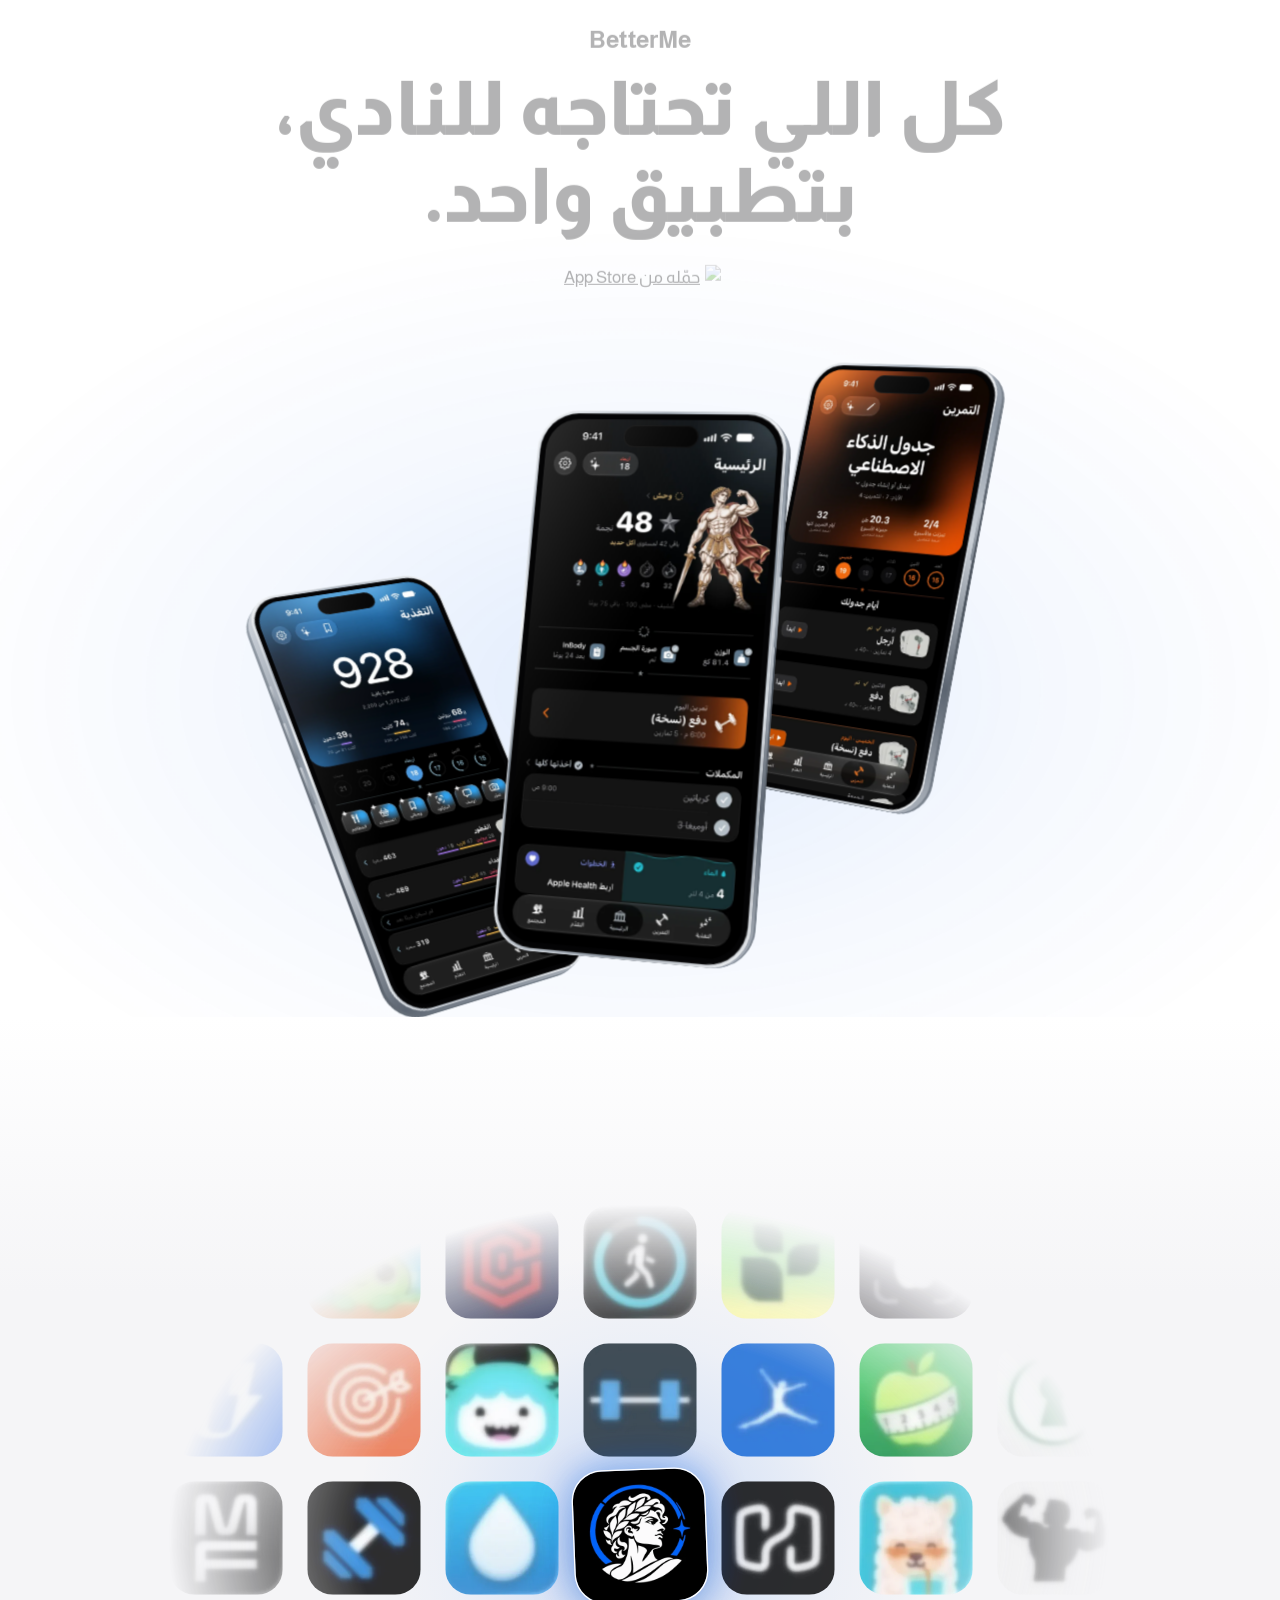
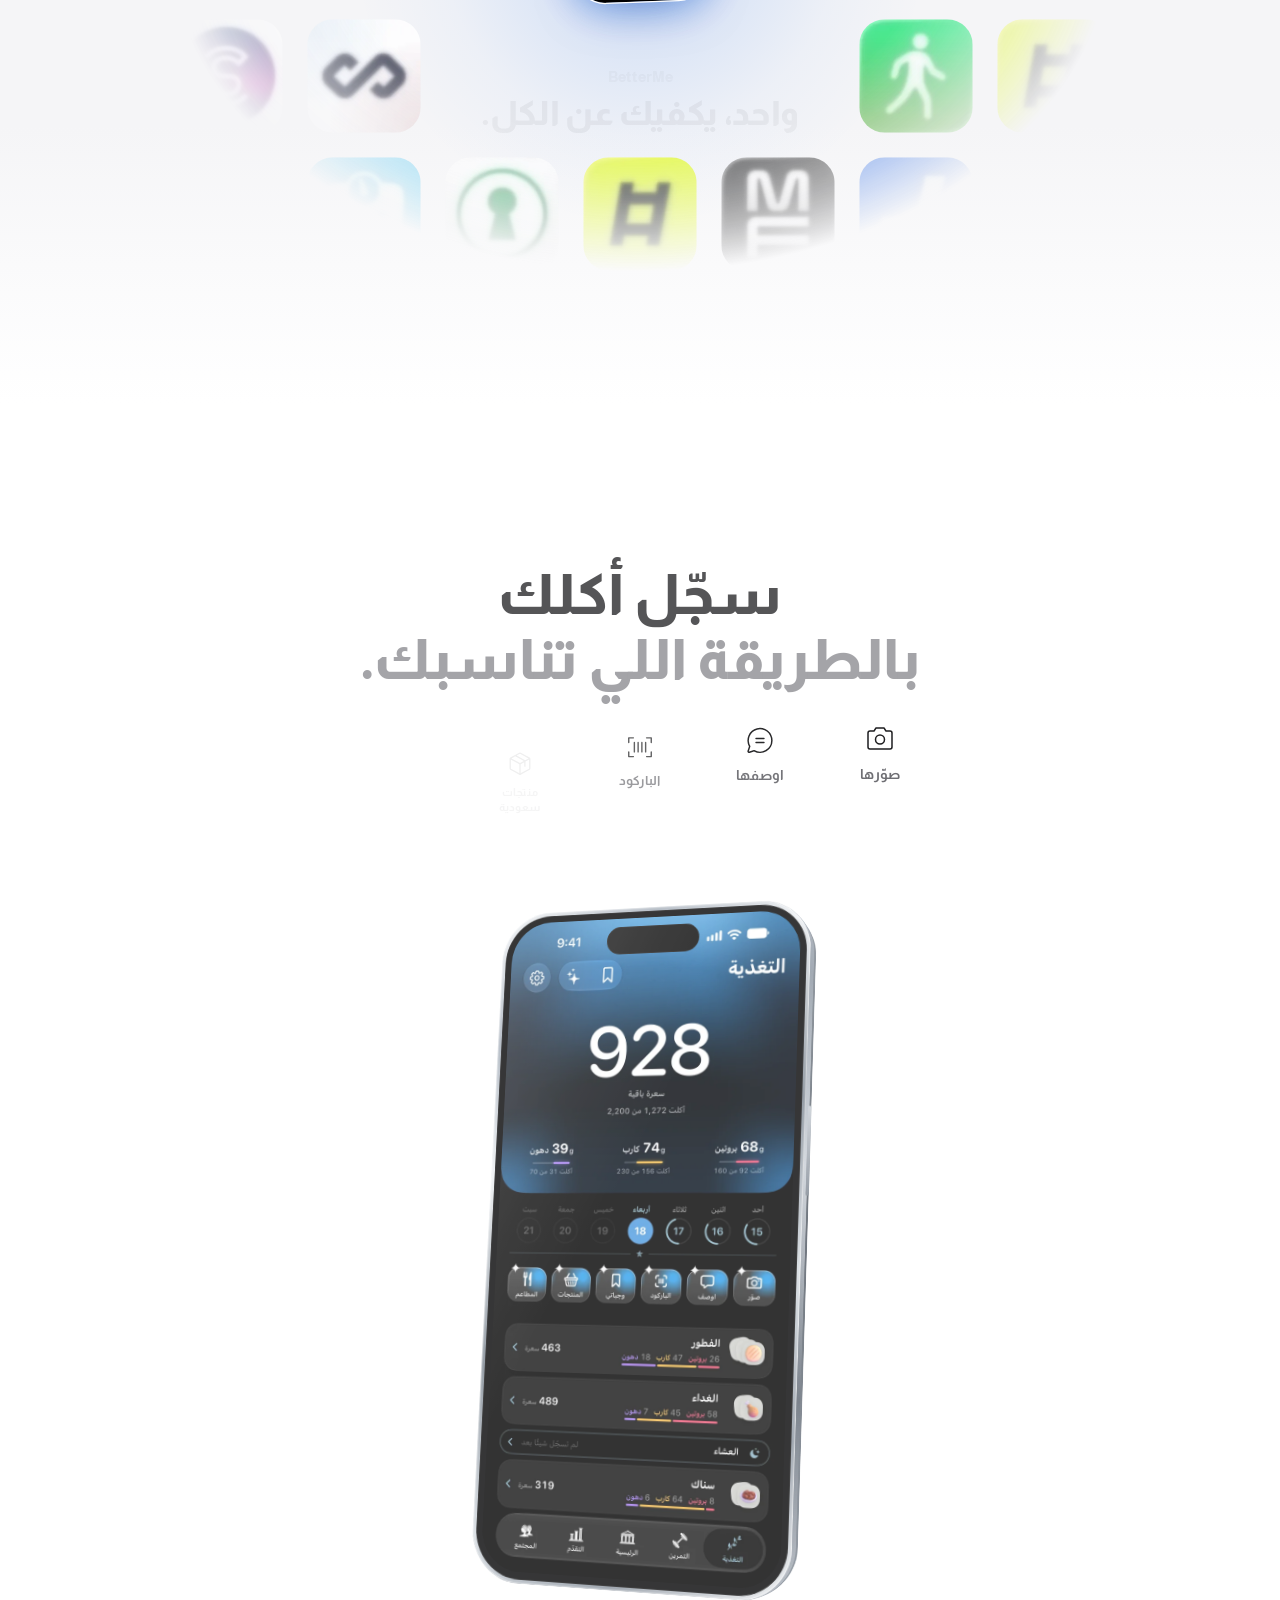
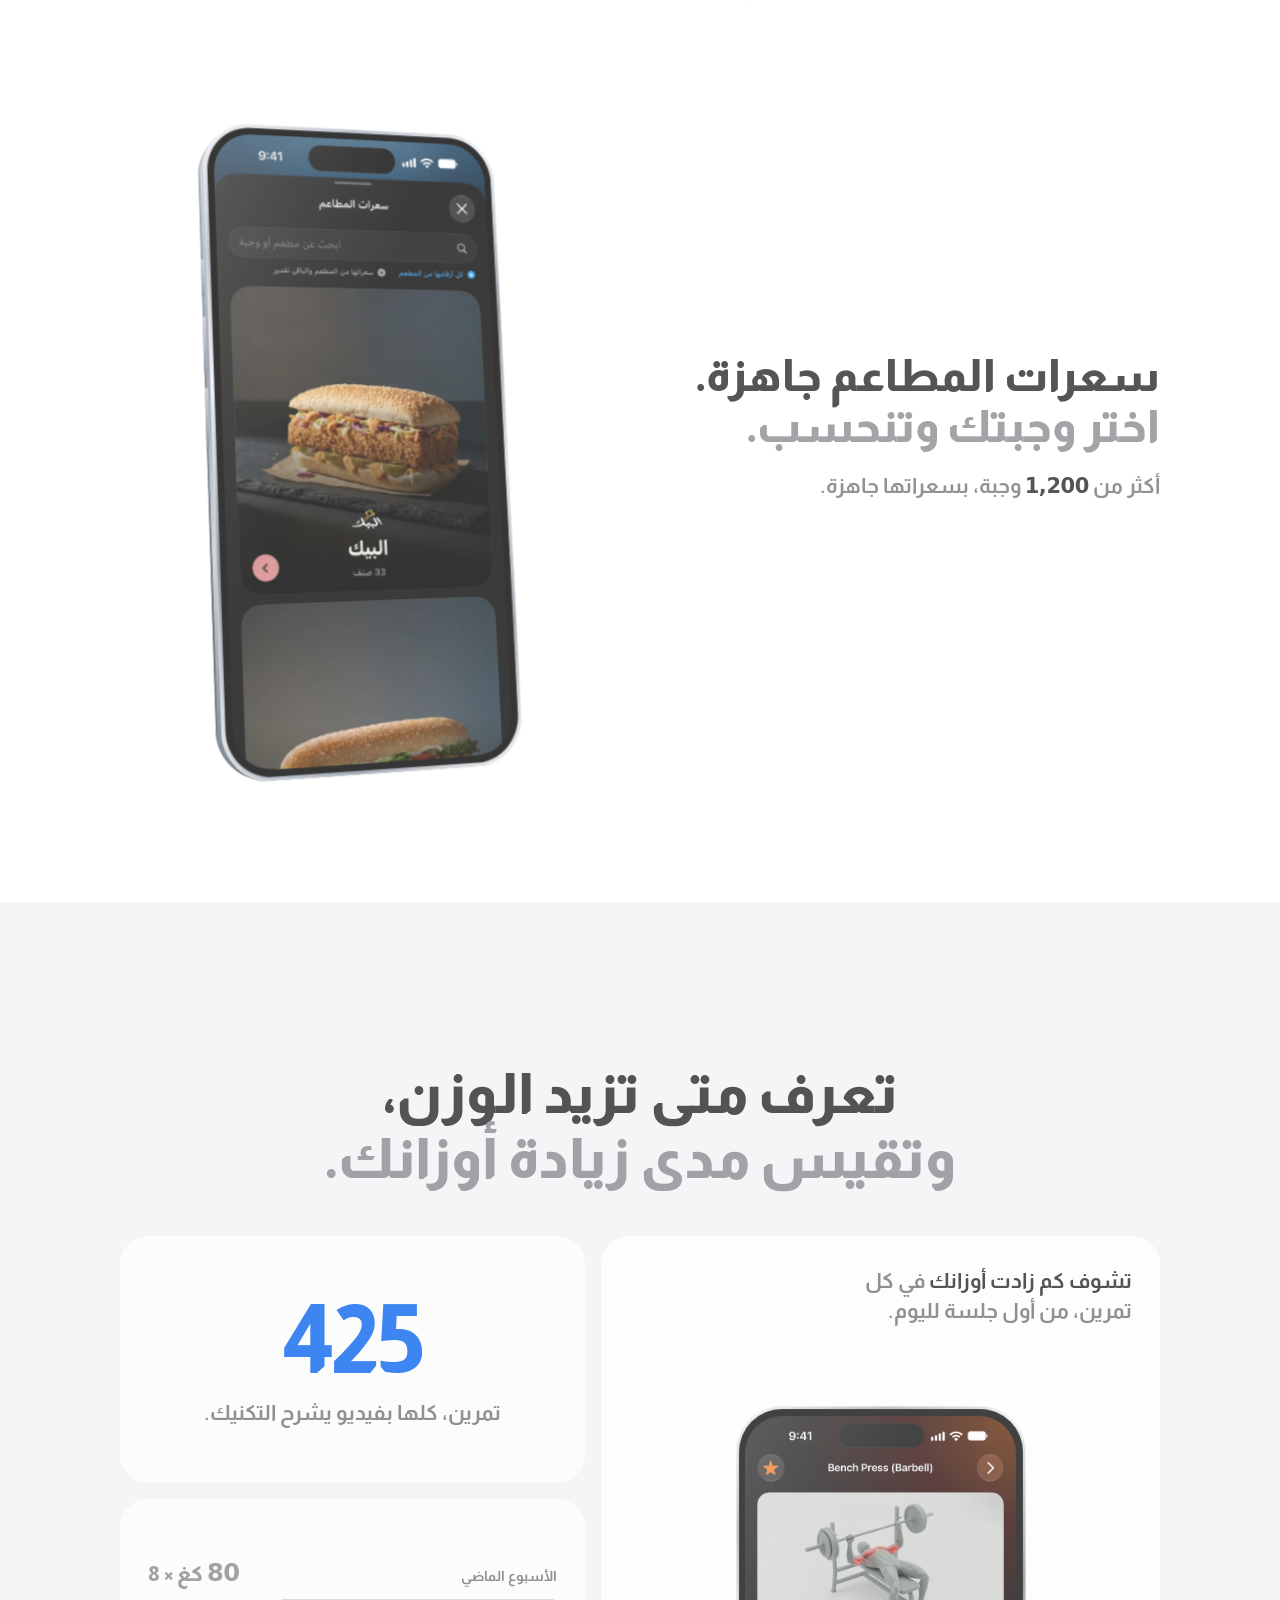
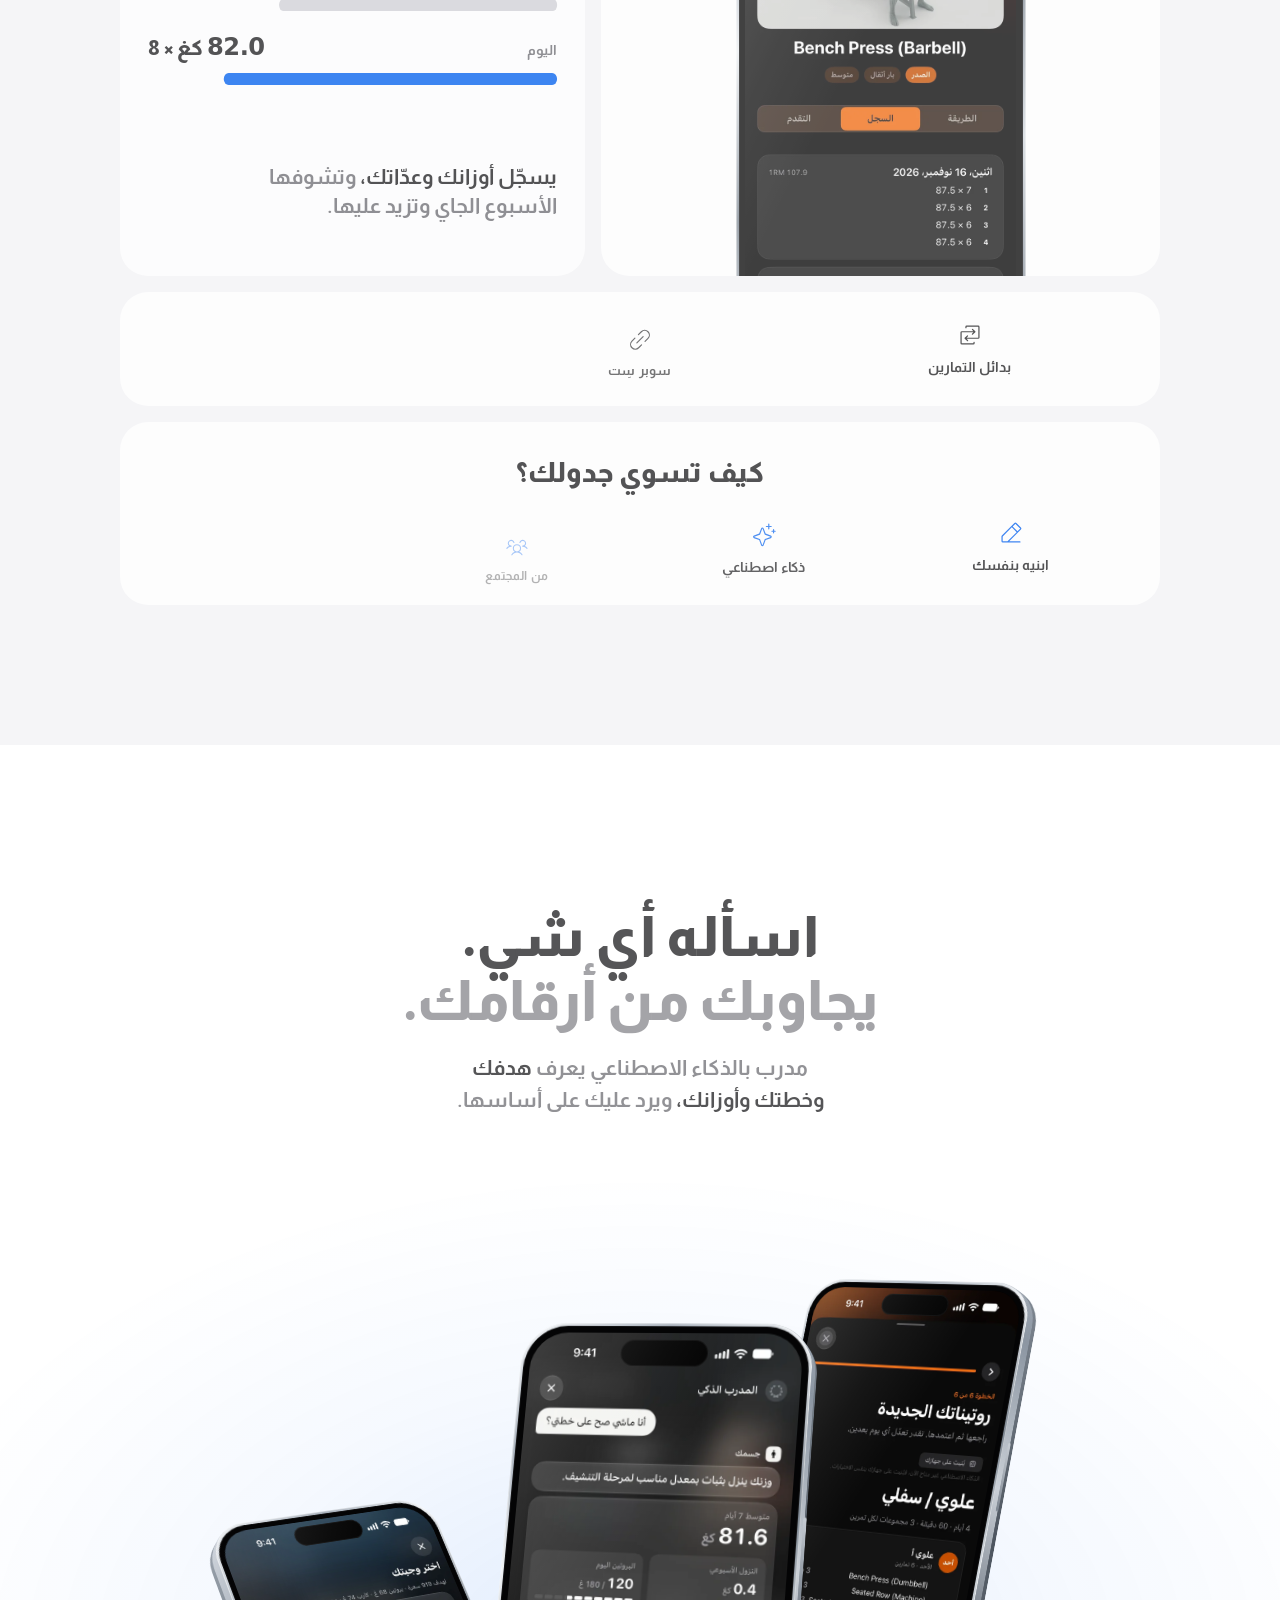
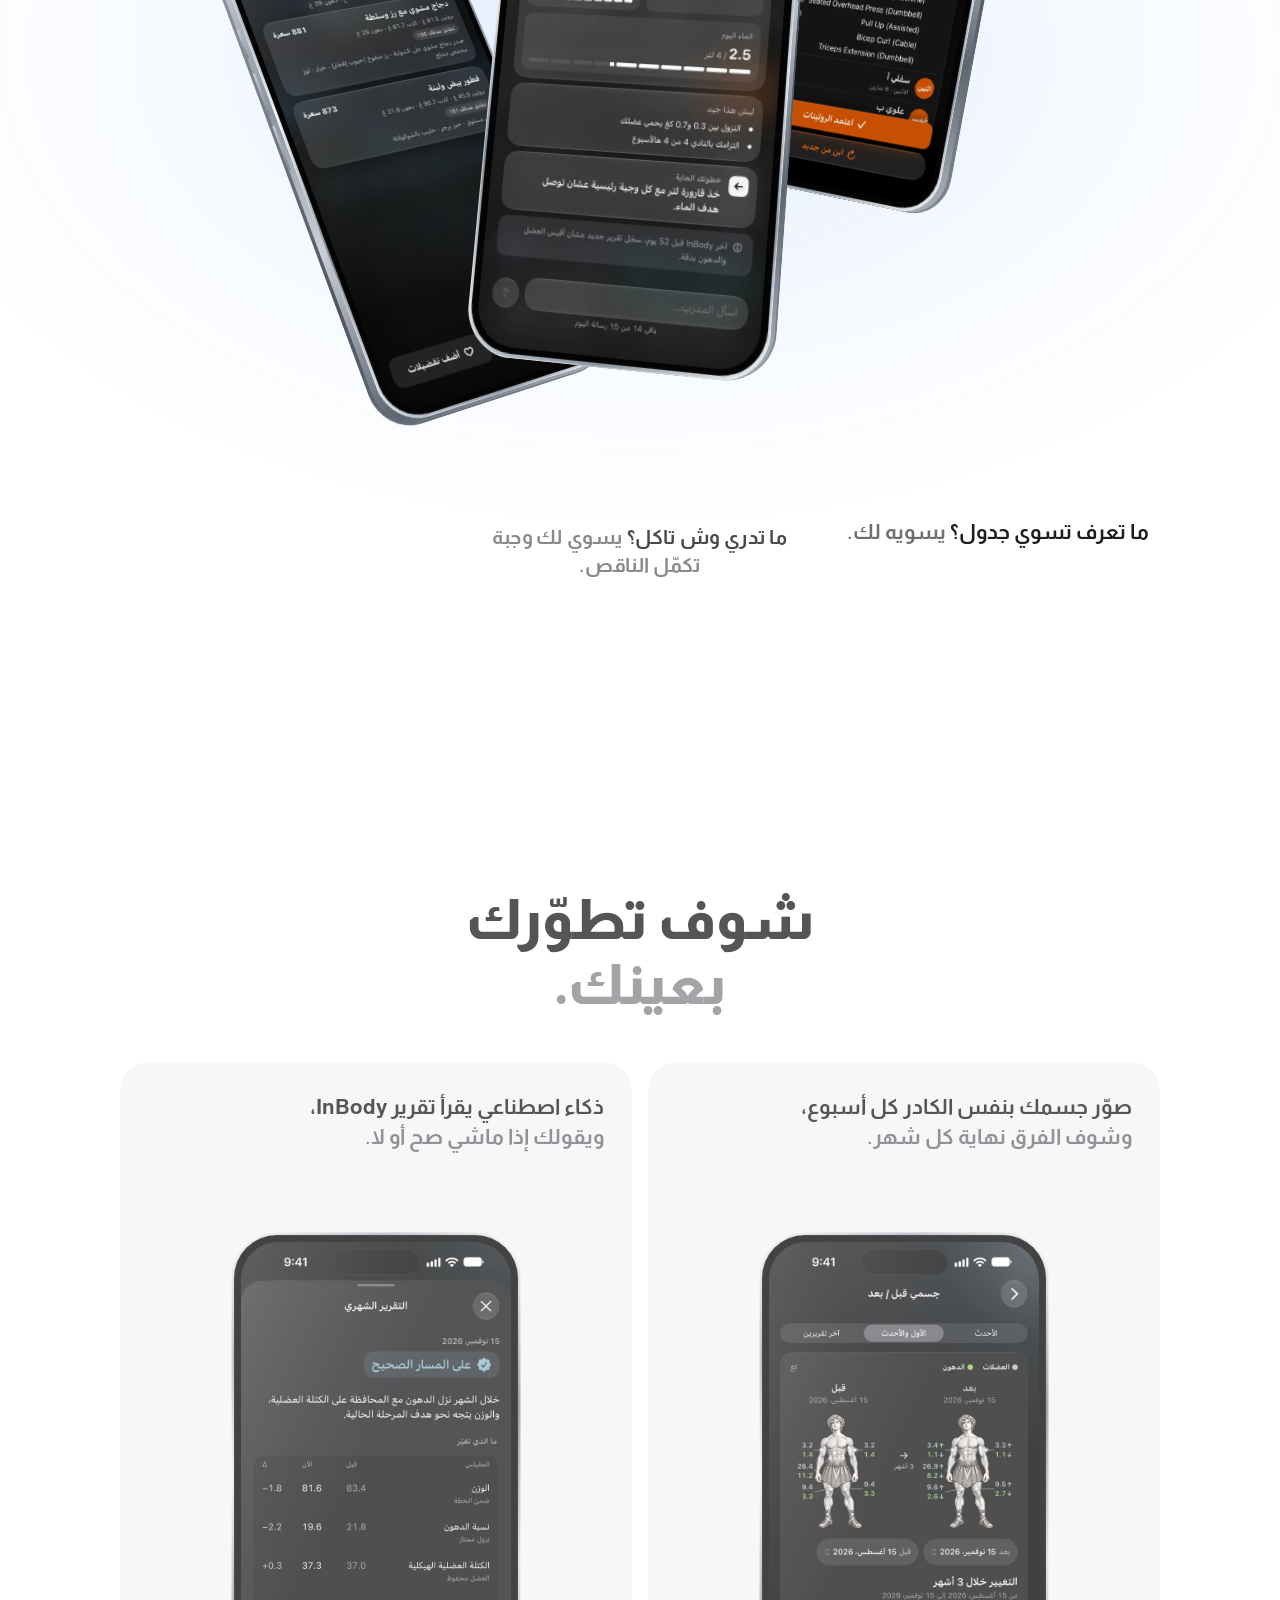
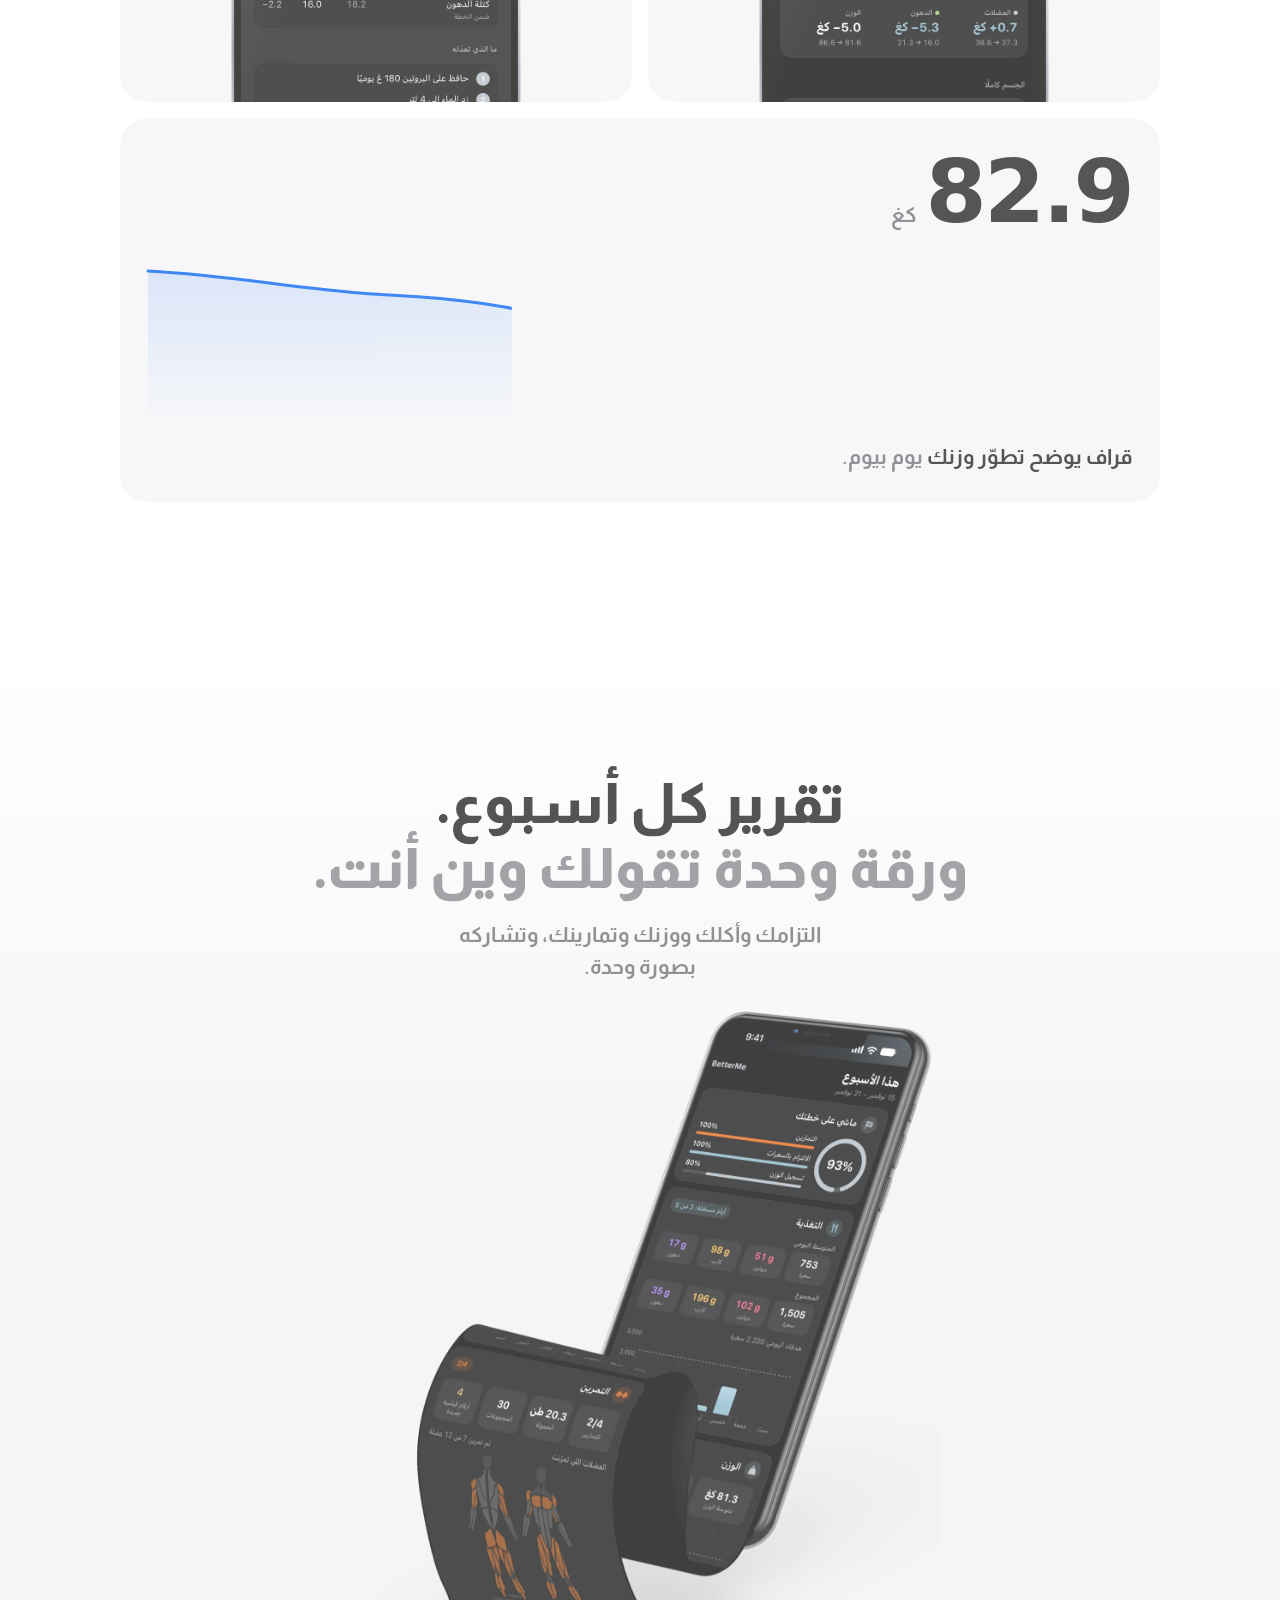
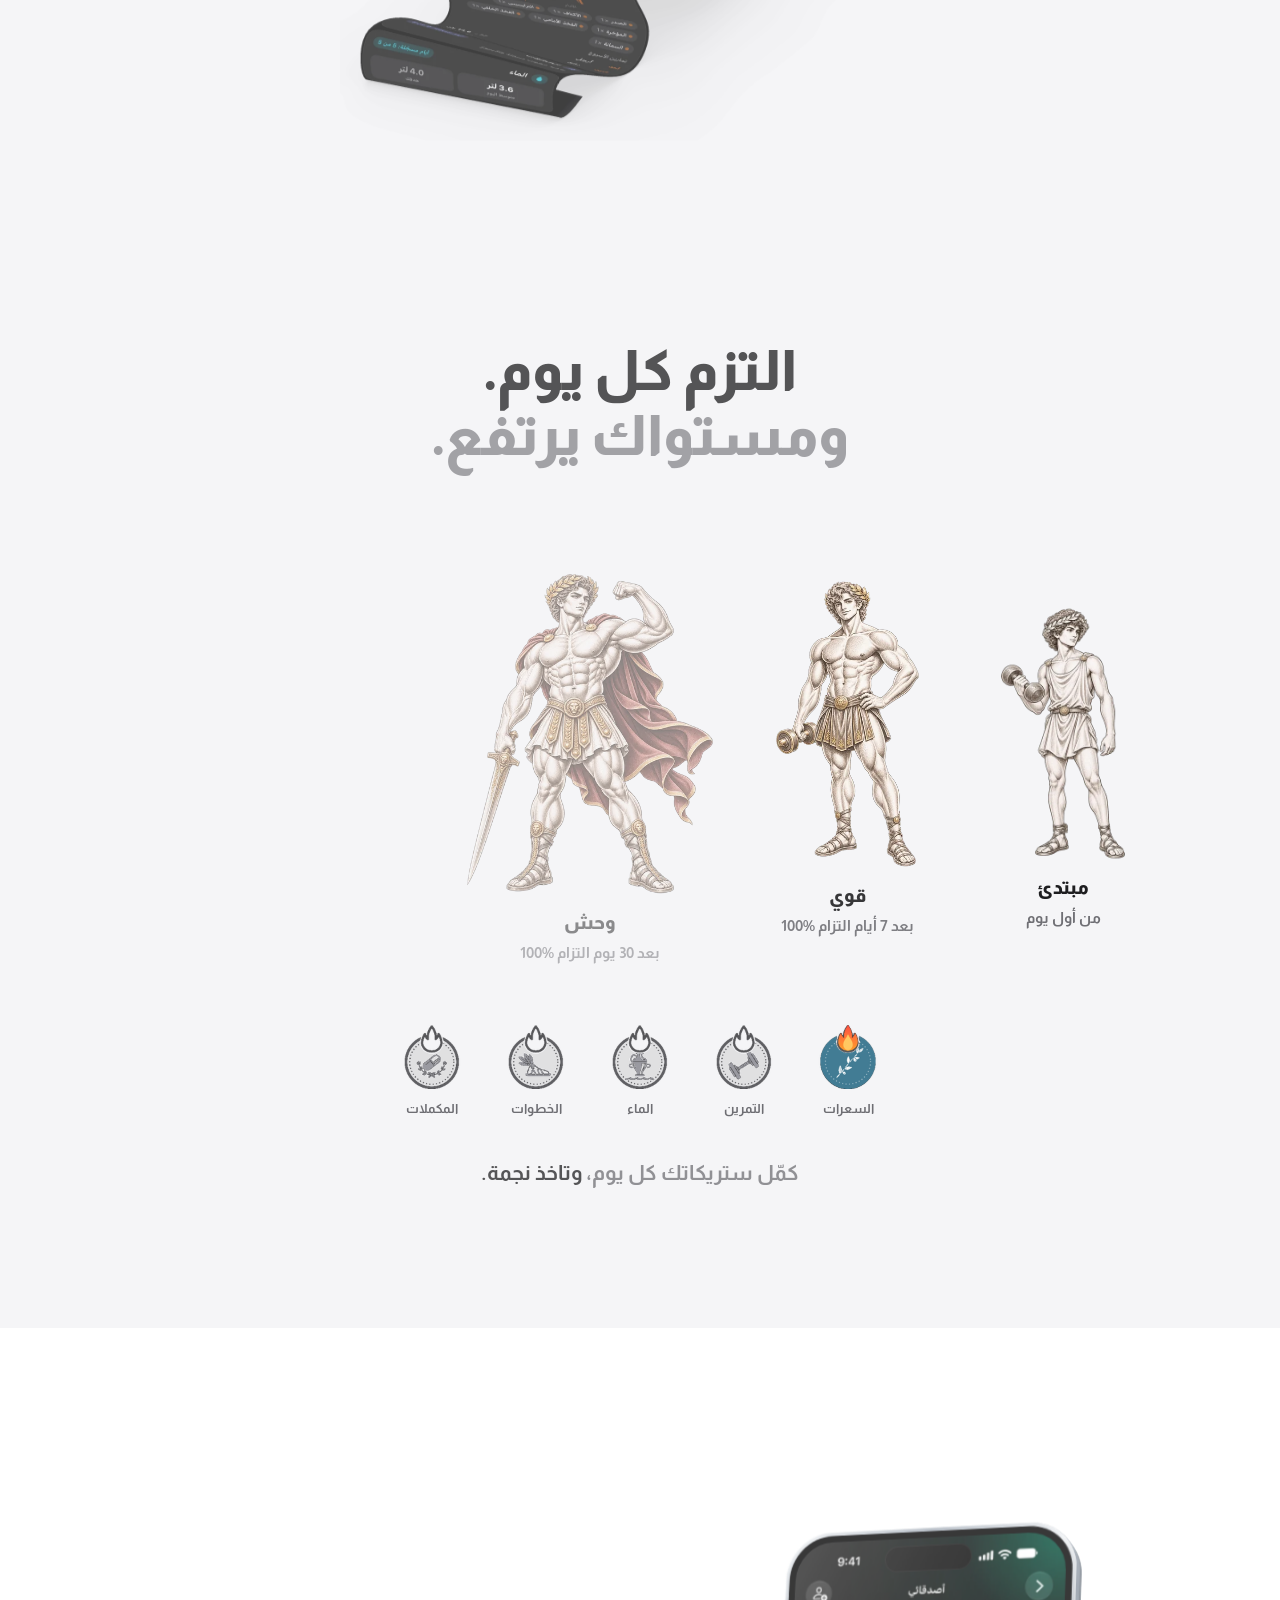
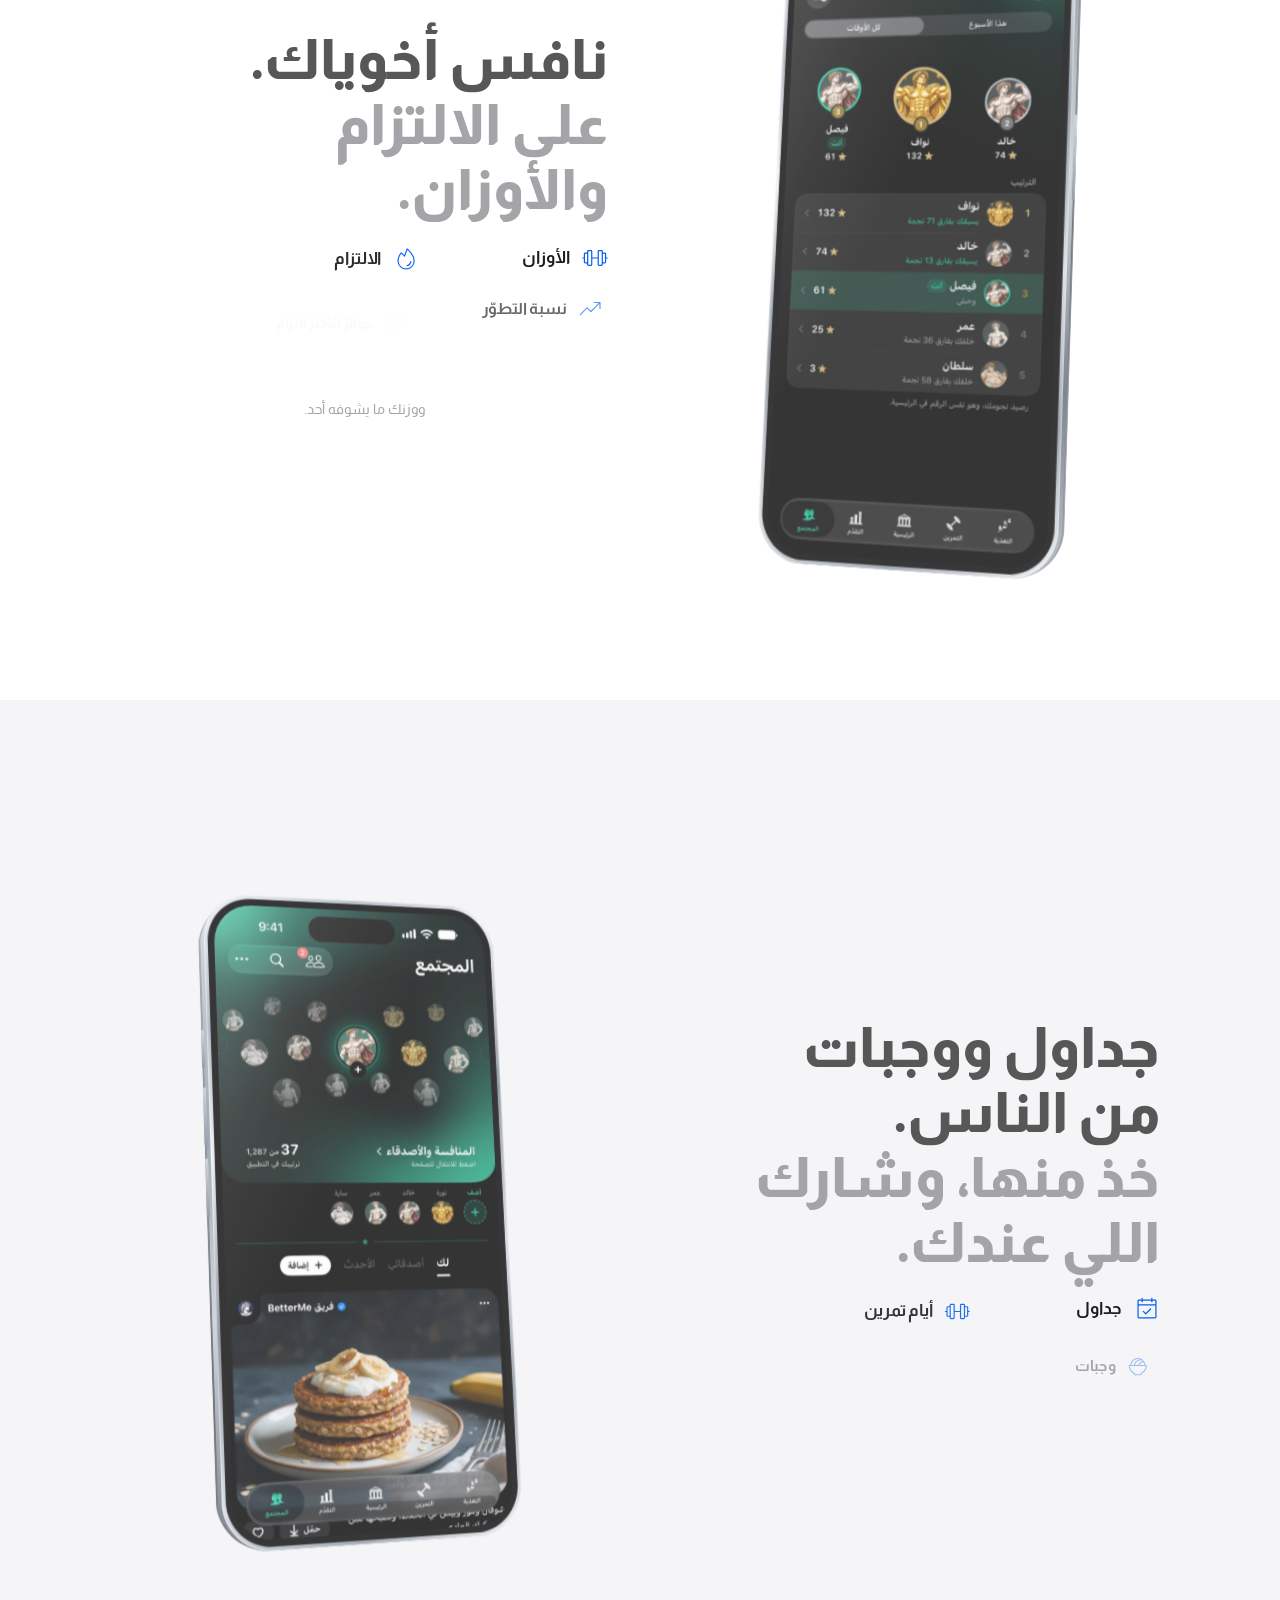
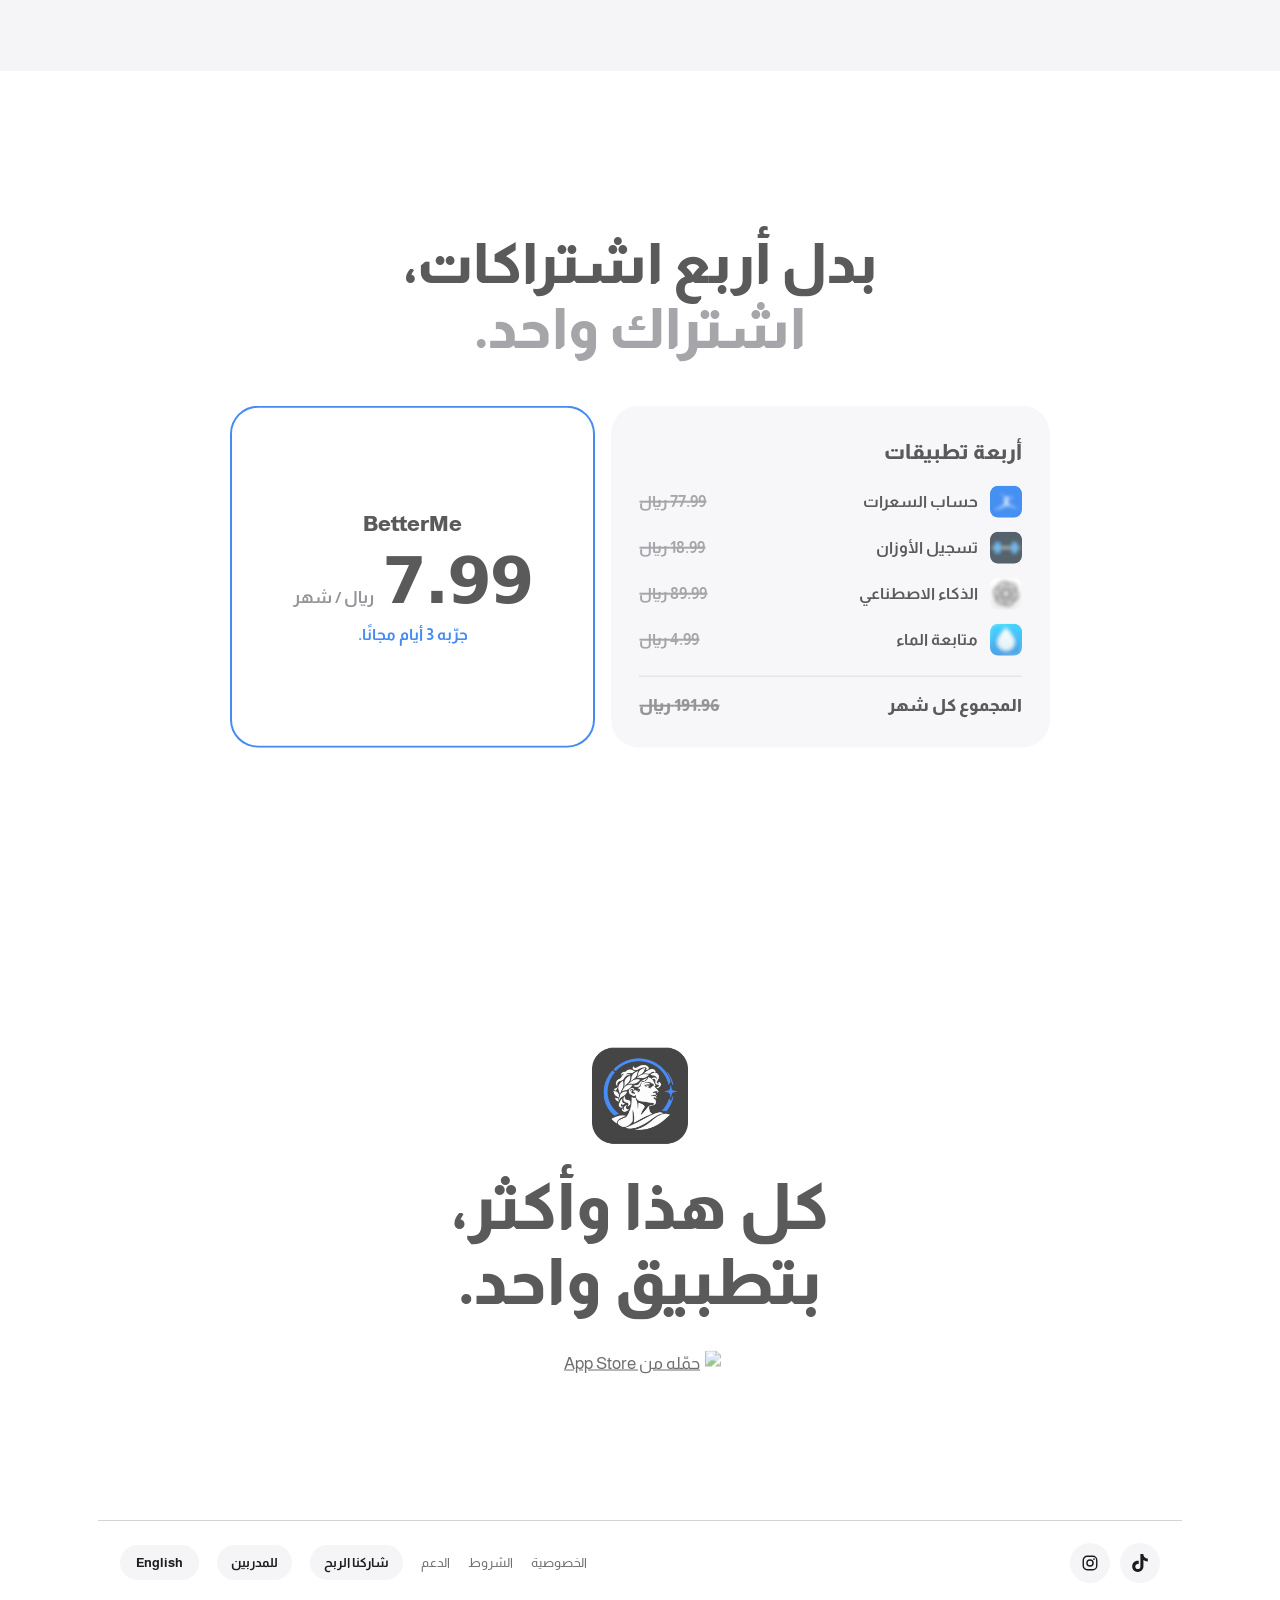
==== commit c7cd86f5: "Site 2026-11-19b: tidier page (no repeated highlights/all-in-one grid), exercise clip card, AI text " ====
--- a/index.html
+++ b/index.html
@@ -38,8 +38,8 @@
   <link rel="preconnect" href="https://fonts.googleapis.com">
   <link rel="preconnect" href="https://fonts.gstatic.com" crossorigin>
   <link rel="stylesheet" href="https://fonts.googleapis.com/css2?family=Almarai:wght@400;700;800&display=swap">
-  <link rel="stylesheet" href="css/site.css?v=20261119a">
-  <link rel="stylesheet" href="css/v2.css?v=20261119a">
+  <link rel="stylesheet" href="css/site.css?v=20261119b">
+  <link rel="stylesheet" href="css/v2.css?v=20261119b">
 </head>
 <body>
   <a class="skip" href="#main" data-i18n="nav.skip">تخطَّ إلى المحتوى</a>
@@ -111,41 +111,6 @@
       </div>
     </section>
 
-    <!-- Get the highlights -->
-    <section class="highlights" aria-labelledby="t-hl">
-      <div class="wrap">
-        <h2 class="section-title" id="t-hl" data-reveal data-i18n="hl.title">أبرز المزايا.</h2>
-      </div>
-      <div class="hl-track" id="hl-track" tabindex="0" aria-roledescription="carousel" aria-labelledby="t-hl">
-        <article class="hl-tile" aria-roledescription="slide">
-          <p class="hl-cap"><span data-i18n="hl.1a">صوّر وجبتك،</span> <b data-i18n="hl.1b">والسعرات تنحسب لحالها.</b></p>
-          <div class="iph flat hl-device"><div class="iph-front"><div class="iph-bezel"><div class="iph-screen"><img class="iph-shot" data-n="mealphoto" src="assets/n-mealphoto-ar.webp" width="660" height="1434" alt="تقدير سعرات وجبة من صورتها" data-i18n-attr="alt:alt.mealphoto" loading="lazy"></div></div><i class="iph-island"></i><i class="iph-glare"></i></div></div>
-        </article>
-        <article class="hl-tile" aria-roledescription="slide">
-          <p class="hl-cap"><span data-i18n="hl.2a">كل تمرين بفيديو يشرح التكنيك،</span> <b data-i18n="hl.2b">وسجّل أوزانك وعدّاتك عشان تزيد عليها.</b></p>
-          <div class="iph flat hl-device"><div class="iph-front"><div class="iph-bezel"><div class="iph-screen"><img class="iph-shot" data-n="session" src="assets/n-session-ar.webp" width="660" height="1434" alt="تمرين مباشر مع فيديو التمرين" data-i18n-attr="alt:alt.session" loading="lazy"></div></div><i class="iph-island"></i><i class="iph-glare"></i></div></div>
-        </article>
-        <article class="hl-tile" aria-roledescription="slide">
-          <p class="hl-cap"><span data-i18n="hl.3a">مدرب ذكي</span> <b data-i18n="hl.3b">يجاوبك من أرقامك.</b></p>
-          <div class="iph flat hl-device"><div class="iph-front"><div class="iph-bezel"><div class="iph-screen"><img class="iph-shot" data-n="coach" src="assets/n-coach-ar.webp" width="660" height="1434" alt="المدرب الذكي يجاوب من بياناتك" data-i18n-attr="alt:alt.coach" loading="lazy"></div></div><i class="iph-island"></i><i class="iph-glare"></i></div></div>
-        </article>
-        <article class="hl-tile" aria-roledescription="slide">
-          <p class="hl-cap"><span data-i18n="hl.4a">شوف جسمك</span> <b data-i18n="hl.4b">وهو يتغيّر.</b></p>
-          <div class="iph flat hl-device"><div class="iph-front"><div class="iph-bezel"><div class="iph-screen"><img class="iph-shot" data-n="progress" src="assets/n-progress-ar.webp" width="660" height="1434" alt="صفحة التقدم: خطتك ووزنك والتزامك" data-i18n-attr="alt:alt.progress" loading="lazy"></div></div><i class="iph-island"></i><i class="iph-glare"></i></div></div>
-        </article>
-        <article class="hl-tile" aria-roledescription="slide">
-          <p class="hl-cap"><span data-i18n="hl.5a">نافس أخوياك</span> <b data-i18n="hl.5b">على القمة.</b></p>
-          <div class="iph flat hl-device"><div class="iph-front"><div class="iph-bezel"><div class="iph-screen"><img class="iph-shot" data-n="friends" src="assets/n-friends-ar.webp" width="660" height="1434" alt="ترتيبك مع أخوياك" data-i18n-attr="alt:alt.friends" loading="lazy"></div></div><i class="iph-island"></i><i class="iph-glare"></i></div></div>
-        </article>
-      </div>
-      <div class="hl-controls">
-        <div class="hl-dots" role="group" aria-label="المزايا" data-i18n-attr="aria-label:hl.dots"></div>
-        <button class="hl-play" type="button" aria-label="إيقاف مؤقت" data-label-pause="إيقاف مؤقت" data-label-play="تشغيل">
-          <span class="i-pause"><svg aria-hidden="true" focusable="false" xmlns="http://www.w3.org/2000/svg" viewBox="0 0 256 256" fill="currentColor"><path d="M216,48V208a16,16,0,0,1-16,16H160a16,16,0,0,1-16-16V48a16,16,0,0,1,16-16h40A16,16,0,0,1,216,48ZM96,32H56A16,16,0,0,0,40,48V208a16,16,0,0,0,16,16H96a16,16,0,0,0,16-16V48A16,16,0,0,0,96,32Z"/></svg></span><span class="i-play"><svg aria-hidden="true" focusable="false" xmlns="http://www.w3.org/2000/svg" viewBox="0 0 256 256" fill="currentColor"><path d="M240,128a15.74,15.74,0,0,1-7.6,13.51L88.32,229.65a16,16,0,0,1-16.2.3A15.86,15.86,0,0,1,64,216.13V39.87a15.86,15.86,0,0,1,8.12-13.82,16,16,0,0,1,16.2.3L232.4,114.49A15.74,15.74,0,0,1,240,128Z"/></svg></span>
-        </button>
-      </div>
-    </section>
-
     <!-- Food -->
     <section class="chapter food" aria-labelledby="t-food">
       <div class="wrap">
@@ -179,7 +144,7 @@
         <div class="bento">
           <div class="cell cell-plan" data-reveal>
             <p class="cell-cap"><b data-i18n="train.growA">تشوف كم زادت أوزانك</b> <span data-i18n="train.growB">في كل تمرين، من أول جلسة لليوم.</span></p>
-            <div class="iph flat cell-device"><div class="iph-front"><div class="iph-bezel"><div class="iph-screen"><img class="iph-shot" data-n="strength" src="assets/n-strength-ar.webp" width="660" height="1434" alt="تطوّر أوزانك في كل تمرين" data-i18n-attr="alt:alt.strength" loading="lazy"></div></div><i class="iph-island"></i><i class="iph-glare"></i></div></div>
+            <div class="iph flat cell-device"><div class="iph-front"><div class="iph-bezel"><div class="iph-screen"><img class="iph-shot" data-n="exhist" src="assets/n-exhist-ar.webp" width="660" height="1434" alt="مقطع التمرين وسجل أوزانك في كل مرة" data-i18n-attr="alt:alt.exhist" loading="lazy"></div></div><i class="iph-island"></i><i class="iph-glare"></i></div></div>
           </div>
           <div class="cell cell-num" data-reveal data-delay="1">
             <p class="big-num"><bdi dir="ltr" class="js-count" data-to="566">566</bdi></p>
@@ -203,9 +168,6 @@
           </div>
           <div class="cell cell-list" data-reveal>
             <ul class="icon-grid" data-stagger>
-              <li><svg aria-hidden="true" focusable="false" xmlns="http://www.w3.org/2000/svg" viewBox="0 0 256 256" fill="currentColor"><path d="M222,128a6,6,0,0,1-6,6H128a6,6,0,0,1,0-12h88A6,6,0,0,1,222,128ZM128,70h88a6,6,0,0,0,0-12H128a6,6,0,0,0,0,12Zm88,116H128a6,6,0,0,0,0,12h88a6,6,0,0,0,0-12ZM83.76,43.76,56,71.51,44.24,59.76a6,6,0,0,0-8.48,8.48l16,16a6,6,0,0,0,8.48,0l32-32a6,6,0,0,0-8.48-8.48Zm0,64L56,135.51,44.24,123.76a6,6,0,1,0-8.48,8.48l16,16a6,6,0,0,0,8.48,0l32-32a6,6,0,0,0-8.48-8.48Zm0,64L56,199.51,44.24,187.76a6,6,0,0,0-8.48,8.48l16,16a6,6,0,0,0,8.48,0l32-32a6,6,0,0,0-8.48-8.48Z"/></svg><span data-i18n="train.i1">سجّل عدّاتك</span></li>
-              <li><svg aria-hidden="true" focusable="false" xmlns="http://www.w3.org/2000/svg" viewBox="0 0 256 256" fill="currentColor"><path d="M134,80v44.6l37.09,22.25a6,6,0,0,1-6.18,10.3l-40-24A6,6,0,0,1,122,128V80a6,6,0,0,1,12,0Zm-6-46A93.4,93.4,0,0,0,61.51,61.56c-8.58,8.68-16,17-23.51,25.8V64a6,6,0,0,0-12,0v40a6,6,0,0,0,6,6H72a6,6,0,0,0,0-12H44.73C52.86,88.29,60.79,79.35,70,70a82,82,0,1,1,1.7,117.62,6,6,0,1,0-8.24,8.72A94,94,0,1,0,128,34Z"/></svg><span data-i18n="train.i2">آخر أوزانك</span></li>
-              <li><svg aria-hidden="true" focusable="false" xmlns="http://www.w3.org/2000/svg" viewBox="0 0 256 256" fill="currentColor"><path d="M128,26A102,102,0,1,0,230,128,102.12,102.12,0,0,0,128,26Zm0,192a90,90,0,1,1,90-90A90.1,90.1,0,0,1,128,218Zm47.18-95.09-64-40A6,6,0,0,0,102,88v80a6,6,0,0,0,9.18,5.09l64-40a6,6,0,0,0,0-10.18ZM114,157.17V98.83L160.68,128Z"/></svg><span data-i18n="train.i5">فيديو التمرين</span></li>
               <li><svg aria-hidden="true" focusable="false" xmlns="http://www.w3.org/2000/svg" viewBox="0 0 256 256" fill="currentColor"><path d="M222,48V152a14,14,0,0,1-14,14H94.49l13.75,13.76a6,6,0,1,1-8.48,8.48l-24-24a6,6,0,0,1,0-8.48l24-24a6,6,0,0,1,8.48,8.48L94.49,154H208a2,2,0,0,0,2-2V48a2,2,0,0,0-2-2H96a2,2,0,0,0-2,2v8a6,6,0,0,1-12,0V48A14,14,0,0,1,96,34H208A14,14,0,0,1,222,48ZM168,194a6,6,0,0,0-6,6v8a2,2,0,0,1-2,2H48a2,2,0,0,1-2-2V104a2,2,0,0,1,2-2H161.51l-13.75,13.76a6,6,0,1,0,8.48,8.48l24-24a6,6,0,0,0,0-8.48l-24-24a6,6,0,0,0-8.48,8.48L161.51,90H48a14,14,0,0,0-14,14V208a14,14,0,0,0,14,14H160a14,14,0,0,0,14-14v-8A6,6,0,0,0,168,194Z"/></svg><span data-i18n="train.i6">بدائل التمارين</span></li>
               <li><svg aria-hidden="true" focusable="false" xmlns="http://www.w3.org/2000/svg" viewBox="0 0 256 256" fill="currentColor"><path d="M164.25,91.75a6,6,0,0,1,0,8.49l-64,64a6,6,0,0,1-8.49-8.48l64-64A6,6,0,0,1,164.25,91.75ZM214.2,41.8a54.07,54.07,0,0,0-76.38,0L107.75,71.85a6,6,0,0,0,8.49,8.49l30.07-30.06a42,42,0,0,1,59.41,59.41l-30.08,30.07a6,6,0,1,0,8.49,8.49l30.07-30.07A54,54,0,0,0,214.2,41.8ZM139.76,175.64l-30.07,30.08a42,42,0,0,1-59.41-59.41l30.06-30.07a6,6,0,0,0-8.49-8.49l-30,30.07a54,54,0,0,0,76.38,76.39l30.07-30.08a6,6,0,0,0-8.49-8.49Z"/></svg><span data-i18n="train.i3">سوبر سِت</span></li>
               <li><svg aria-hidden="true" focusable="false" xmlns="http://www.w3.org/2000/svg" viewBox="0 0 256 256" fill="currentColor"><path d="M214,96A86,86,0,1,0,74,162.87V240a6,6,0,0,0,2.85,5.1A5.93,5.93,0,0,0,80,246a6,6,0,0,0,2.68-.63L128,222.71l45.33,22.66A6,6,0,0,0,182,240V162.87A85.87,85.87,0,0,0,214,96ZM54,96a74,74,0,1,1,74,74A74.09,74.09,0,0,1,54,96ZM170,230.29l-39.33-19.66a6,6,0,0,0-5.36,0L86,230.29V171a85.75,85.75,0,0,0,84,0ZM128,150A54,54,0,1,0,74,96,54.06,54.06,0,0,0,128,150Zm0-96A42,42,0,1,1,86,96,42,42,0,0,1,128,54Z"/></svg><span data-i18n="train.i4">رقم قياسي</span></li>
@@ -344,31 +306,6 @@
         <figure class="split-media" data-rise>
           <div class="tilt flip"><div class="iph split-phone"><div class="iph-front"><div class="iph-bezel"><div class="iph-screen"><img class="iph-shot" data-n="community" src="assets/n-community-ar.webp" width="660" height="1434" alt="المجتمع في BetterMe" data-i18n-attr="alt:alt.community" loading="lazy"></div></div><i class="iph-island"></i><i class="iph-glare"></i></div></div></div>
         </figure>
-      </div>
-    </section>
-
-    <!-- Everything you track -->
-    <section class="chapter all" aria-labelledby="t-all">
-      <div class="wrap">
-        <h2 class="section-title" id="t-all" data-reveal><span data-i18n="all.t1">وكل اللي تتابعه،</span> <span class="soft" data-i18n="all.t2">في مكان واحد.</span></h2>
-        <ul class="all-grid" data-stagger>
-          <li><svg aria-hidden="true" focusable="false" xmlns="http://www.w3.org/2000/svg" viewBox="0 0 256 256" fill="currentColor"><path d="M74,88V40a6,6,0,0,1,12,0V88a6,6,0,0,1-12,0ZM214,40V224a6,6,0,0,1-12,0V174H152a6,6,0,0,1-6-6c0-4.41.68-108.25,59.64-133.51A6,6,0,0,1,214,40ZM202,50c-36.79,24.29-42.82,91.48-43.81,112H202ZM117.92,39a6,6,0,1,0-11.84,2L114,88.48a34,34,0,0,1-68,0L53.92,41a6,6,0,0,0-11.84-2l-8,48A6.61,6.61,0,0,0,34,88a46.06,46.06,0,0,0,40,45.6V224a6,6,0,0,0,12,0V133.6A46.06,46.06,0,0,0,126,88a6.61,6.61,0,0,0-.08-1Z"/></svg><span data-i18n="problem.c1">أكلك</span></li>
-          <li><svg aria-hidden="true" focusable="false" xmlns="http://www.w3.org/2000/svg" viewBox="0 0 256 256" fill="currentColor"><path d="M172.34,52.86a218.34,218.34,0,0,0-41.25-34,6,6,0,0,0-6.18,0,218.34,218.34,0,0,0-41.25,34C56.4,81.48,42,113,42,144a86,86,0,0,0,172,0C214,113,199.6,81.48,172.34,52.86ZM94,184c0-29.8,25.11-50.41,34-56.78,8.91,6.35,34,26.87,34,56.78a34.05,34.05,0,0,1-32.25,34c-.59,0-1.16,0-1.75,0s-1.16,0-1.75,0A34.05,34.05,0,0,1,94,184Zm74.42,21.94A45.68,45.68,0,0,0,174,184c0-42.9-41.16-68.09-42.91-69.14a6,6,0,0,0-6.18,0C123.16,115.91,82,141.1,82,184a45.68,45.68,0,0,0,5.58,21.94A74,74,0,0,1,54,144c0-59.83,59.62-103.26,74-112.86,14.39,9.6,74,53,74,112.86A74,74,0,0,1,168.42,205.94Z"/></svg><span data-i18n="problem.c2">السعرات</span></li>
-          <li><svg aria-hidden="true" focusable="false" xmlns="http://www.w3.org/2000/svg" viewBox="0 0 256 256" fill="currentColor"><path d="M185,60.67C167.18,34,145.87,18,128,18S88.82,34,71,60.67C52.57,88.32,42,121.61,42,152a86,86,0,0,0,172,0C214,121.61,203.43,88.32,185,60.67ZM128,226a74.09,74.09,0,0,1-74-74c0-28.08,9.84-58.94,27-84.67C96.11,44.65,114.56,30,128,30s31.89,14.65,47,37.33c17.15,25.73,27,56.59,27,84.67A74.09,74.09,0,0,1,128,226Z"/></svg><span data-i18n="problem.c3">البروتين</span></li>
-          <li><svg aria-hidden="true" focusable="false" xmlns="http://www.w3.org/2000/svg" viewBox="0 0 256 256" fill="currentColor"><path d="M248,122H238V88a14,14,0,0,0-14-14H206V64a14,14,0,0,0-14-14H168a14,14,0,0,0-14,14v58H102V64A14,14,0,0,0,88,50H64A14,14,0,0,0,50,64V74H32A14,14,0,0,0,18,88v34H8a6,6,0,0,0,0,12H18v34a14,14,0,0,0,14,14H50v10a14,14,0,0,0,14,14H88a14,14,0,0,0,14-14V134h52v58a14,14,0,0,0,14,14h24a14,14,0,0,0,14-14V182h18a14,14,0,0,0,14-14V134h10a6,6,0,0,0,0-12ZM32,170a2,2,0,0,1-2-2V88a2,2,0,0,1,2-2H50v84Zm58,22a2,2,0,0,1-2,2H64a2,2,0,0,1-2-2V64a2,2,0,0,1,2-2H88a2,2,0,0,1,2,2Zm104,0a2,2,0,0,1-2,2H168a2,2,0,0,1-2-2V64a2,2,0,0,1,2-2h24a2,2,0,0,1,2,2Zm32-24a2,2,0,0,1-2,2H206V86h18a2,2,0,0,1,2,2Z"/></svg><span data-i18n="problem.c4">تمارينك</span></li>
-          <li><svg aria-hidden="true" focusable="false" xmlns="http://www.w3.org/2000/svg" viewBox="0 0 256 256" fill="currentColor"><path d="M26,128A70.08,70.08,0,0,1,96,58H209.51L195.76,44.24a6,6,0,0,1,8.48-8.48l24,24a6,6,0,0,1,0,8.48l-24,24a6,6,0,0,1-8.48-8.48L209.51,70H96a58.07,58.07,0,0,0-58,58,6,6,0,0,1-12,0Zm198-6a6,6,0,0,0-6,6,58.07,58.07,0,0,1-58,58H46.49l13.75-13.76a6,6,0,0,0-8.48-8.48l-24,24a6,6,0,0,0,0,8.48l24,24a6,6,0,0,0,8.48-8.48L46.49,198H160a70.08,70.08,0,0,0,70-70A6,6,0,0,0,224,122Z"/></svg><span data-i18n="problem.c5">العدّات</span></li>
-          <li><svg aria-hidden="true" focusable="false" xmlns="http://www.w3.org/2000/svg" viewBox="0 0 256 256" fill="currentColor"><path d="M229.18,173a6,6,0,0,1-2.16,8.2l-96,56a6,6,0,0,1-6,0l-96-56a6,6,0,0,1,6-10.36l93,54.23,93-54.23A6,6,0,0,1,229.18,173ZM221,122.82l-93,54.23L35,122.82a6,6,0,0,0-6,10.36l96,56a6,6,0,0,0,6,0l96-56a6,6,0,0,0-6-10.36ZM26,80a6,6,0,0,1,3-5.18l96-56a6,6,0,0,1,6,0l96,56a6,6,0,0,1,0,10.36l-96,56a6,6,0,0,1-6,0l-96-56A6,6,0,0,1,26,80Zm17.91,0L128,129.05,212.09,80,128,31Z"/></svg><span data-i18n="problem.c6">المجموعات</span></li>
-          <li><svg aria-hidden="true" focusable="false" xmlns="http://www.w3.org/2000/svg" viewBox="0 0 256 256" fill="currentColor"><path d="M172.24,99.76a6,6,0,0,1,0,8.48l-56,56a6,6,0,0,1-8.48,0l-24-24a6,6,0,0,1,8.48-8.48L112,151.51l51.76-51.75A6,6,0,0,1,172.24,99.76ZM230,128A102,102,0,1,1,128,26,102.12,102.12,0,0,1,230,128Zm-12,0a90,90,0,1,0-90,90A90.1,90.1,0,0,0,218,128Z"/></svg><span data-i18n="problem.c7">الأداء الصح</span></li>
-          <li><svg aria-hidden="true" focusable="false" xmlns="http://www.w3.org/2000/svg" viewBox="0 0 256 256" fill="currentColor"><path d="M215,41a51.28,51.28,0,0,0-72.5,0L41,142.5A51.26,51.26,0,0,0,113.49,215L215,113.5A51.31,51.31,0,0,0,215,41ZM105,206.5A39.26,39.26,0,0,1,49.48,151L96,104.49,151.52,160ZM206.52,105,160,151.51,104.48,96,151,49.5A39.26,39.26,0,0,1,206.52,105ZM188.26,83.76a6,6,0,0,1,0,8.48l-24,24a6,6,0,0,1-8.49-8.48l24-24A6,6,0,0,1,188.26,83.76Z"/></svg><span data-i18n="problem.c8">الكرياتين</span></li>
-          <li><svg aria-hidden="true" focusable="false" xmlns="http://www.w3.org/2000/svg" viewBox="0 0 256 256" fill="currentColor"><path d="M104,162H48a6,6,0,0,0-6,6v12a34,34,0,0,0,68,0V168A6,6,0,0,0,104,162Zm-6,18a22,22,0,0,1-44,0v-6H98ZM76,18C65.2,18,54.56,27.91,46,45.9c-13.66,28.82-18.29,71.53,0,93.9a6,6,0,0,0,4.65,2.2h50.53a6,6,0,0,0,4.65-2.2c18.32-22.37,13.69-65.08,0-93.9C97.41,27.91,86.77,18,76,18ZM98.23,130H53.74c-10.09-15.18-11.69-47.65,3.14-79C64.24,35.51,71.77,30,76,30s11.75,5.51,19.1,21C109.92,82.35,108.32,114.82,98.23,130ZM208,186H152a6,6,0,0,0-6,6v12a34,34,0,0,0,68,0V192A6,6,0,0,0,208,186Zm-6,18a22,22,0,0,1-44,0v-6h44Zm-47.27-38h50.53a6,6,0,0,0,4.65-2.2c18.32-22.37,13.69-65.08,0-93.9C201.44,51.91,190.8,42,180,42s-21.43,9.91-30,27.9c-13.66,28.82-18.29,71.53,0,93.9A6,6,0,0,0,154.75,166Zm6.17-91c7.35-15.53,14.88-21,19.1-21s11.74,5.51,19.1,21c14.83,31.31,13.23,63.78,3.14,79H157.77C147.68,138.82,146.08,106.35,160.92,75Z"/></svg><span data-i18n="problem.c9">خطواتك</span></li>
-          <li><svg aria-hidden="true" focusable="false" xmlns="http://www.w3.org/2000/svg" viewBox="0 0 256 256" fill="currentColor"><path d="M172.53,49.06a252.86,252.86,0,0,0-41.09-38,6,6,0,0,0-6.88,0,252.86,252.86,0,0,0-41.09,38C56.34,80.26,42,113.09,42,144a86,86,0,0,0,172,0C214,113.09,199.66,80.26,172.53,49.06ZM128,218a74.09,74.09,0,0,1-74-74c0-59.62,59-108.93,74-120.51C143,35.07,202,84.38,202,144A74.09,74.09,0,0,1,128,218Zm53.92-65A55.58,55.58,0,0,1,137,197.92a7,7,0,0,1-1,.08,6,6,0,0,1-1-11.92c17.38-2.92,32.13-17.68,35.08-35.08a6,6,0,1,1,11.84,2Z"/></svg><span data-i18n="problem.c10">الماء</span></li>
-          <li><svg aria-hidden="true" focusable="false" xmlns="http://www.w3.org/2000/svg" viewBox="0 0 256 256" fill="currentColor"><path d="M208,58H179.21L165,36.67A6,6,0,0,0,160,34H96a6,6,0,0,0-5,2.67L76.78,58H48A22,22,0,0,0,26,80V192a22,22,0,0,0,22,22H208a22,22,0,0,0,22-22V80A22,22,0,0,0,208,58Zm10,134a10,10,0,0,1-10,10H48a10,10,0,0,1-10-10V80A10,10,0,0,1,48,70H80a6,6,0,0,0,5-2.67L99.21,46h57.57L171,67.33A6,6,0,0,0,176,70h32a10,10,0,0,1,10,10ZM128,90a42,42,0,1,0,42,42A42,42,0,0,0,128,90Zm0,72a30,30,0,1,1,30-30A30,30,0,0,1,128,162Z"/></svg><span data-i18n="problem.c11">صور جسمك</span></li>
-          <li><svg aria-hidden="true" focusable="false" xmlns="http://www.w3.org/2000/svg" viewBox="0 0 256 256" fill="currentColor"><path d="M212.24,83.76l-56-56A6,6,0,0,0,152,26H56A14,14,0,0,0,42,40V216a14,14,0,0,0,14,14H200a14,14,0,0,0,14-14V88A6,6,0,0,0,212.24,83.76ZM158,46.48,193.52,82H158ZM200,218H56a2,2,0,0,1-2-2V40a2,2,0,0,1,2-2h90V88a6,6,0,0,0,6,6h50V216A2,2,0,0,1,200,218Zm-34-82a6,6,0,0,1-6,6H96a6,6,0,0,1,0-12h64A6,6,0,0,1,166,136Zm0,32a6,6,0,0,1-6,6H96a6,6,0,0,1,0-12h64A6,6,0,0,1,166,168Z"/></svg><span data-i18n="problem.c12">InBody</span></li>
-          <li><svg aria-hidden="true" focusable="false" xmlns="http://www.w3.org/2000/svg" viewBox="0 0 256 256" fill="currentColor"><path d="M237.57,133.77l-32-80h0a6,6,0,0,0-6.86-3.63L134,64.52V40a6,6,0,0,0-12,0V67.19l-67.3,15a6,6,0,0,0-4.27,3.63h0v0l-32,80A6.1,6.1,0,0,0,18,168c0,21.86,23.31,30,38,30s38-8.14,38-30a6.1,6.1,0,0,0-.43-2.23L64.19,92.33,122,79.48V210H104a6,6,0,0,0,0,12h48a6,6,0,0,0,0-12H134V76.81l56.21-12.49-27.78,69.45A6.1,6.1,0,0,0,162,136c0,21.86,23.31,30,38,30s38-8.14,38-30A6.1,6.1,0,0,0,237.57,133.77ZM56,186a36.89,36.89,0,0,1-17.48-4.56c-5.37-3.13-8.15-7.18-8.49-12.37l26-64.91,26,64.91C81.06,182.85,62.58,186,56,186Zm144-32a36.89,36.89,0,0,1-17.48-4.56c-5.37-3.13-8.15-7.18-8.49-12.37l26-64.91,26,64.91C225.06,150.85,206.58,154,200,154Z"/></svg><span data-i18n="problem.c13">وزنك اليومي</span></li>
-          <li><svg aria-hidden="true" focusable="false" xmlns="http://www.w3.org/2000/svg" viewBox="0 0 256 256" fill="currentColor"><path d="M170,112a6,6,0,0,1-6,6H96a6,6,0,0,1,0-12h68A6,6,0,0,1,170,112Zm-6,26H96a6,6,0,0,0,0,12h68a6,6,0,0,0,0-12Zm66-14a98.11,98.11,0,0,1-98,98H48a14,14,0,0,1-14-14V124a98,98,0,0,1,196,0Zm-12,0a86,86,0,0,0-172,0v84a2,2,0,0,0,2,2h84A86.1,86.1,0,0,0,218,124Z"/></svg><span data-i18n="problem.c14">مدرب تتابع معه</span></li>
-          <li><svg aria-hidden="true" focusable="false" xmlns="http://www.w3.org/2000/svg" viewBox="0 0 256 256" fill="currentColor"><path d="M221.86,47.24a14,14,0,0,0-13.11-13.1c-12.31-.73-43.77.39-69.88,26.5L133.52,66H74.35a13.9,13.9,0,0,0-9.89,4.1L30.11,104.44a14,14,0,0,0,7.94,23.76l39.13,5.46,45.16,45.16L127.8,218a14,14,0,0,0,23.76,7.92l34.35-34.35a13.91,13.91,0,0,0,4.1-9.89V122.48l5.35-5.35h0C221.46,91,222.59,59.56,221.86,47.24ZM38.11,115a2,2,0,0,1,.49-2L72.94,78.58A2,2,0,0,1,74.35,78h47.17L77.87,121.64l-38.14-5.32A1.93,1.93,0,0,1,38.11,115ZM178,181.65a2,2,0,0,1-.59,1.41L143.08,217.4a2,2,0,0,1-3.4-1.11l-5.32-38.16L178,134.48Zm8.87-73h0L128,167.51,88.49,128l58.87-58.88a78.47,78.47,0,0,1,60.69-23A2,2,0,0,1,209.88,48,78.47,78.47,0,0,1,186.88,108.64ZM100,190.31C95.68,199.84,81.13,222,40,222a6,6,0,0,1-6-6c0-41.13,22.16-55.68,31.69-60a6,6,0,1,1,5,10.92c-7,3.17-22.53,13.52-24.47,42.91,29.39-1.94,39.74-17.52,42.91-24.47a6,6,0,1,1,10.92,5Z"/></svg><span data-i18n="problem.c15">بداية سهلة</span></li>
-          <li><svg aria-hidden="true" focusable="false" xmlns="http://www.w3.org/2000/svg" viewBox="0 0 256 256" fill="currentColor"><path d="M232,66H206V48a6,6,0,0,0-6-6H56a6,6,0,0,0-6,6V66H24A14,14,0,0,0,10,80V96a38,38,0,0,0,38,38h5.14A78,78,0,0,0,122,189.75V218H96a6,6,0,0,0,0,12h64a6,6,0,0,0,0-12H134V189.75c32.44-2.52,59.43-25.3,68.62-55.75H208a38,38,0,0,0,38-38V80A14,14,0,0,0,232,66ZM48,122A26,26,0,0,1,22,96V80a2,2,0,0,1,2-2H50v34a80.87,80.87,0,0,0,.65,10Zm146-10.9c0,36.62-29.38,66.63-65.5,66.9A66,66,0,0,1,62,112V54H194ZM234,96a26,26,0,0,1-26,26h-2.77a78.45,78.45,0,0,0,.77-10.9V78h26a2,2,0,0,1,2,2Z"/></svg><span data-i18n="problem.c16">منافسة تشدّك</span></li>
-        </ul>
       </div>
     </section>
 
@@ -437,10 +374,10 @@
     </div>
   </div>
 
-  <script src="js/config.js?v=20261119a"></script>
-  <script src="js/strings.js?v=20261119a"></script>
-  <script src="js/motion.js?v=20261119a"></script>
-  <script src="js/main.js?v=20261119a"></script>
-  <script src="js/v2.js?v=20261119a"></script>
+  <script src="js/config.js?v=20261119b"></script>
+  <script src="js/strings.js?v=20261119b"></script>
+  <script src="js/motion.js?v=20261119b"></script>
+  <script src="js/main.js?v=20261119b"></script>
+  <script src="js/v2.js?v=20261119b"></script>
 </body>
 </html>
--- a/css/v2.css
+++ b/css/v2.css
@@ -70,7 +70,7 @@
 
 /* The AI coach: three phones, then what it does for you (the side phones are cut by the section, as on the hero). */
 .chapter.coach { overflow: hidden; }
-.ai-trio { height: clamp(500px, 134vw, 820px); margin-top: 8px; }
+.ai-trio { height: clamp(500px, 134vw, 820px); margin-top: clamp(64px, 16vw, 120px); margin-bottom: clamp(40px, 10vw, 72px); }
 .ai-asks { display: grid; gap: 18px; max-width: 34ch; margin: 8px auto 0; text-align: center; }
 .ai-asks li { font-size: clamp(18px, 2vw, 21px); line-height: 1.45; font-weight: 700; color: var(--ink-2); }
 .ai-asks b { color: var(--ink); }
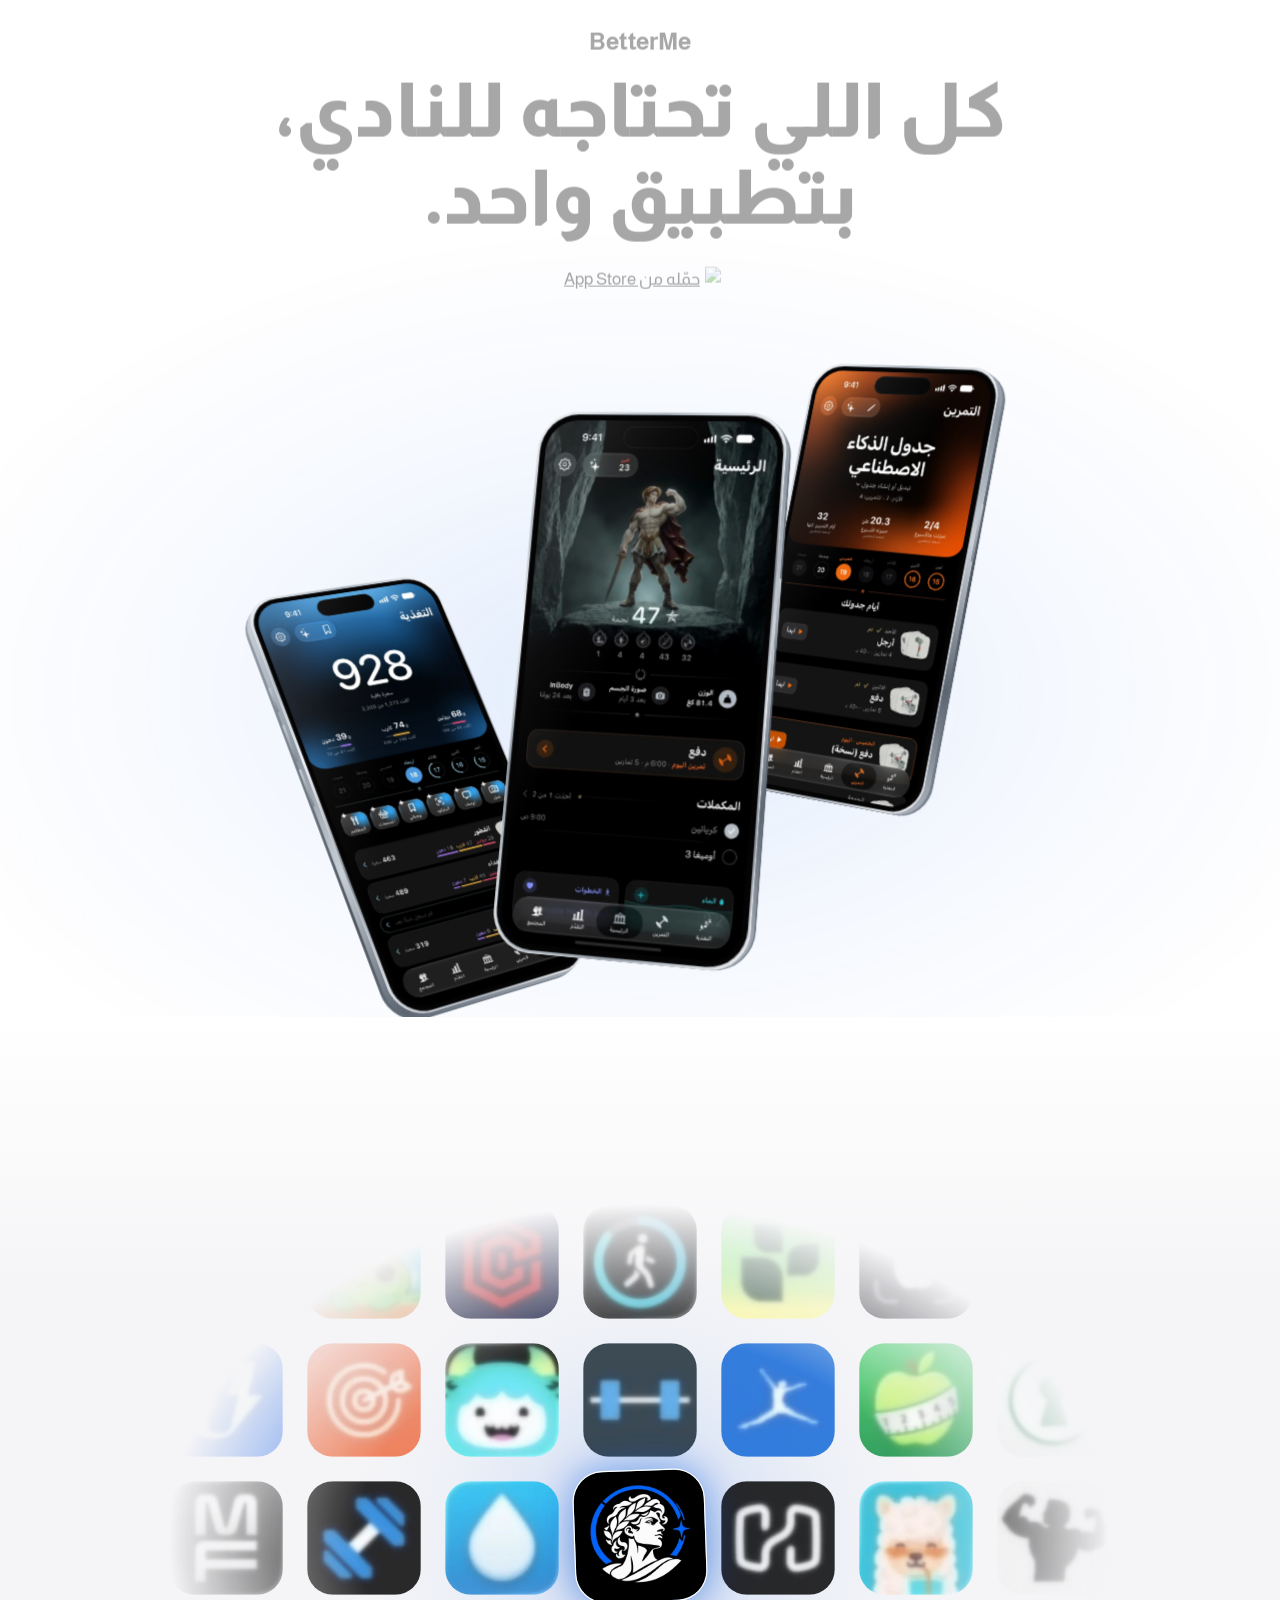
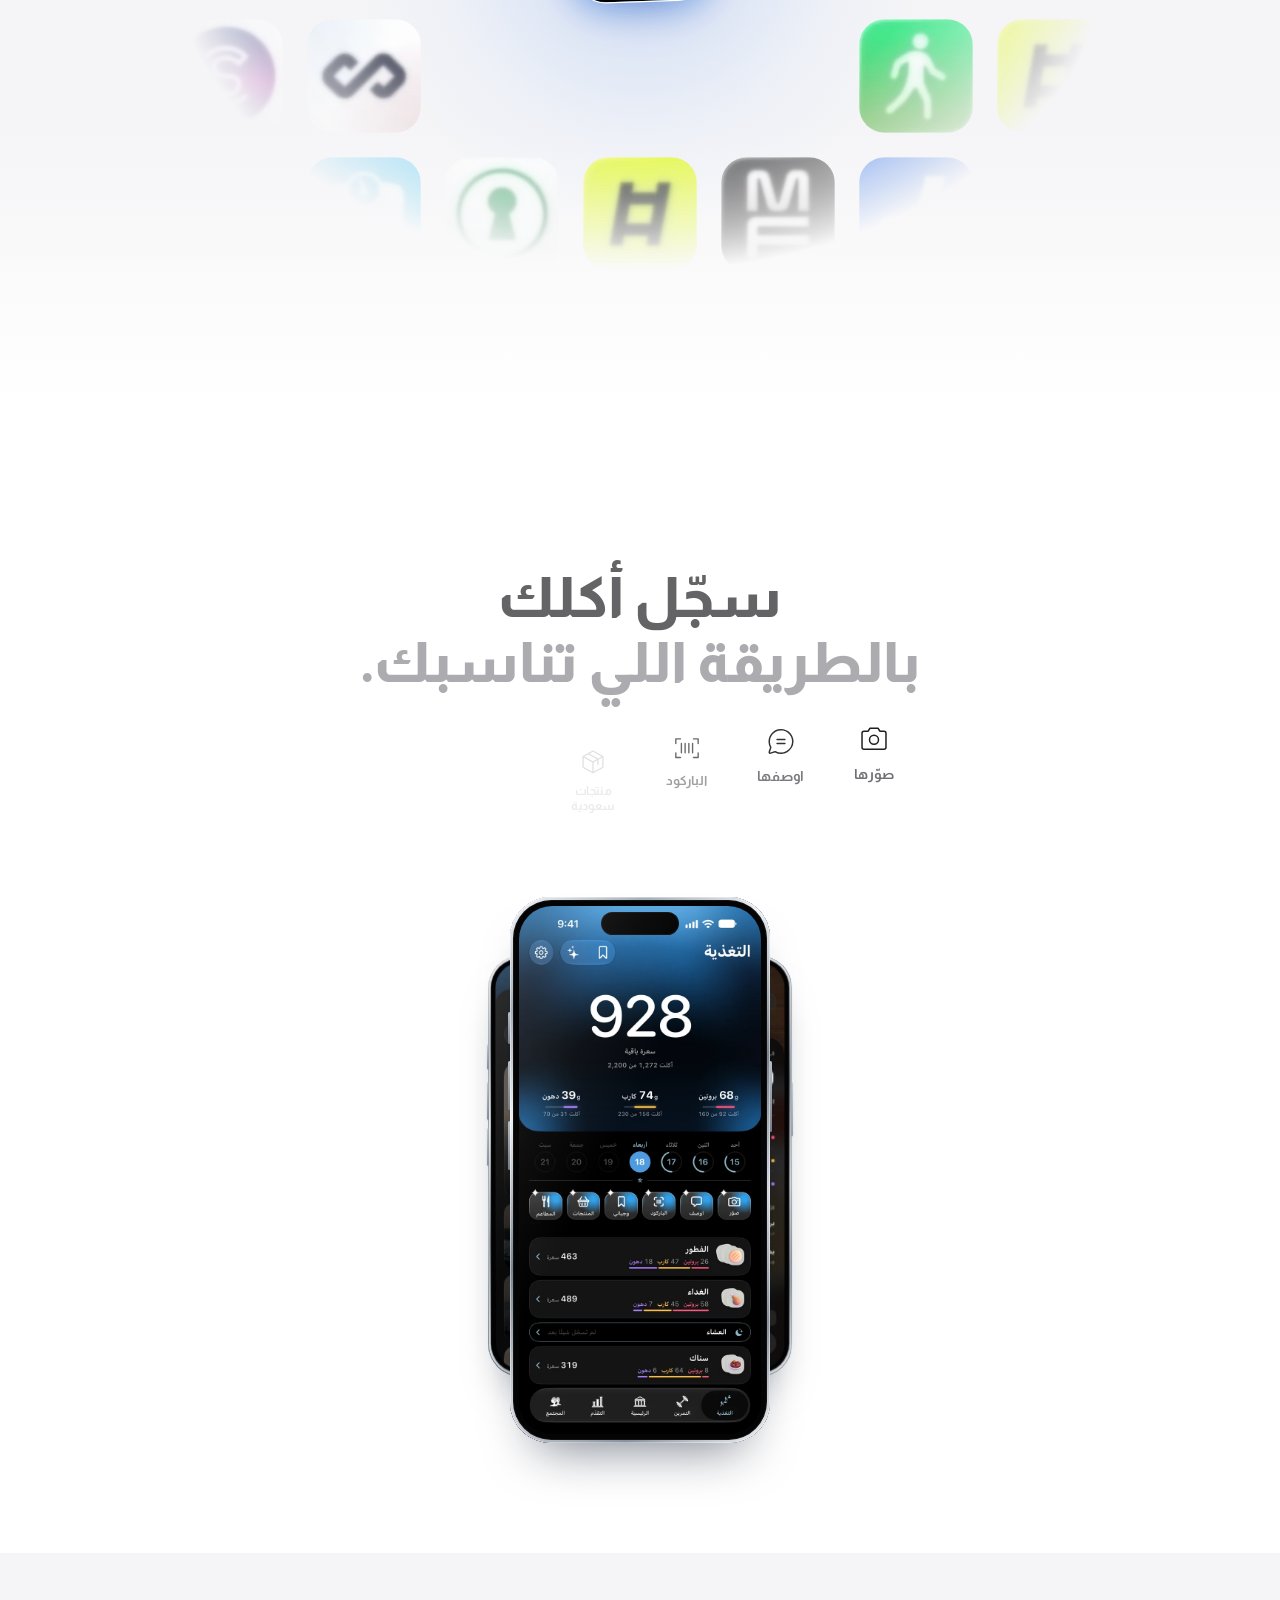
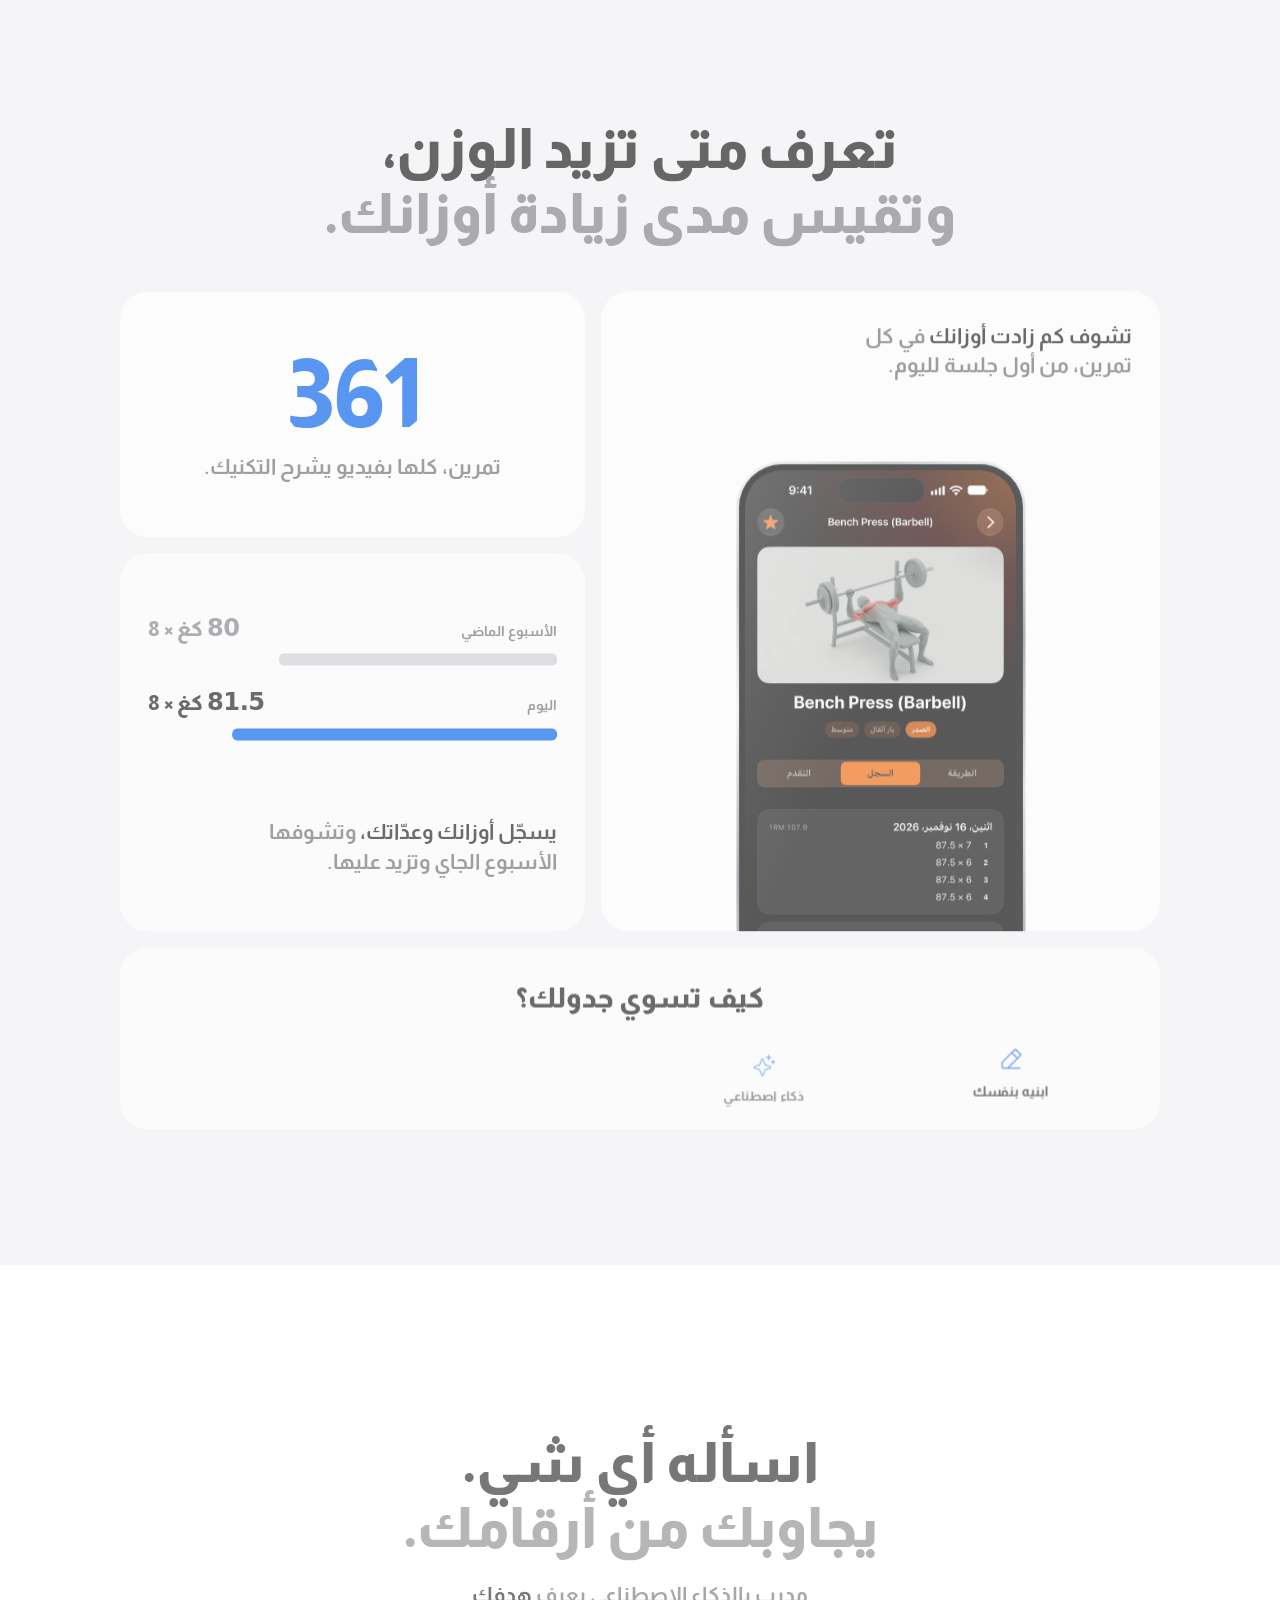
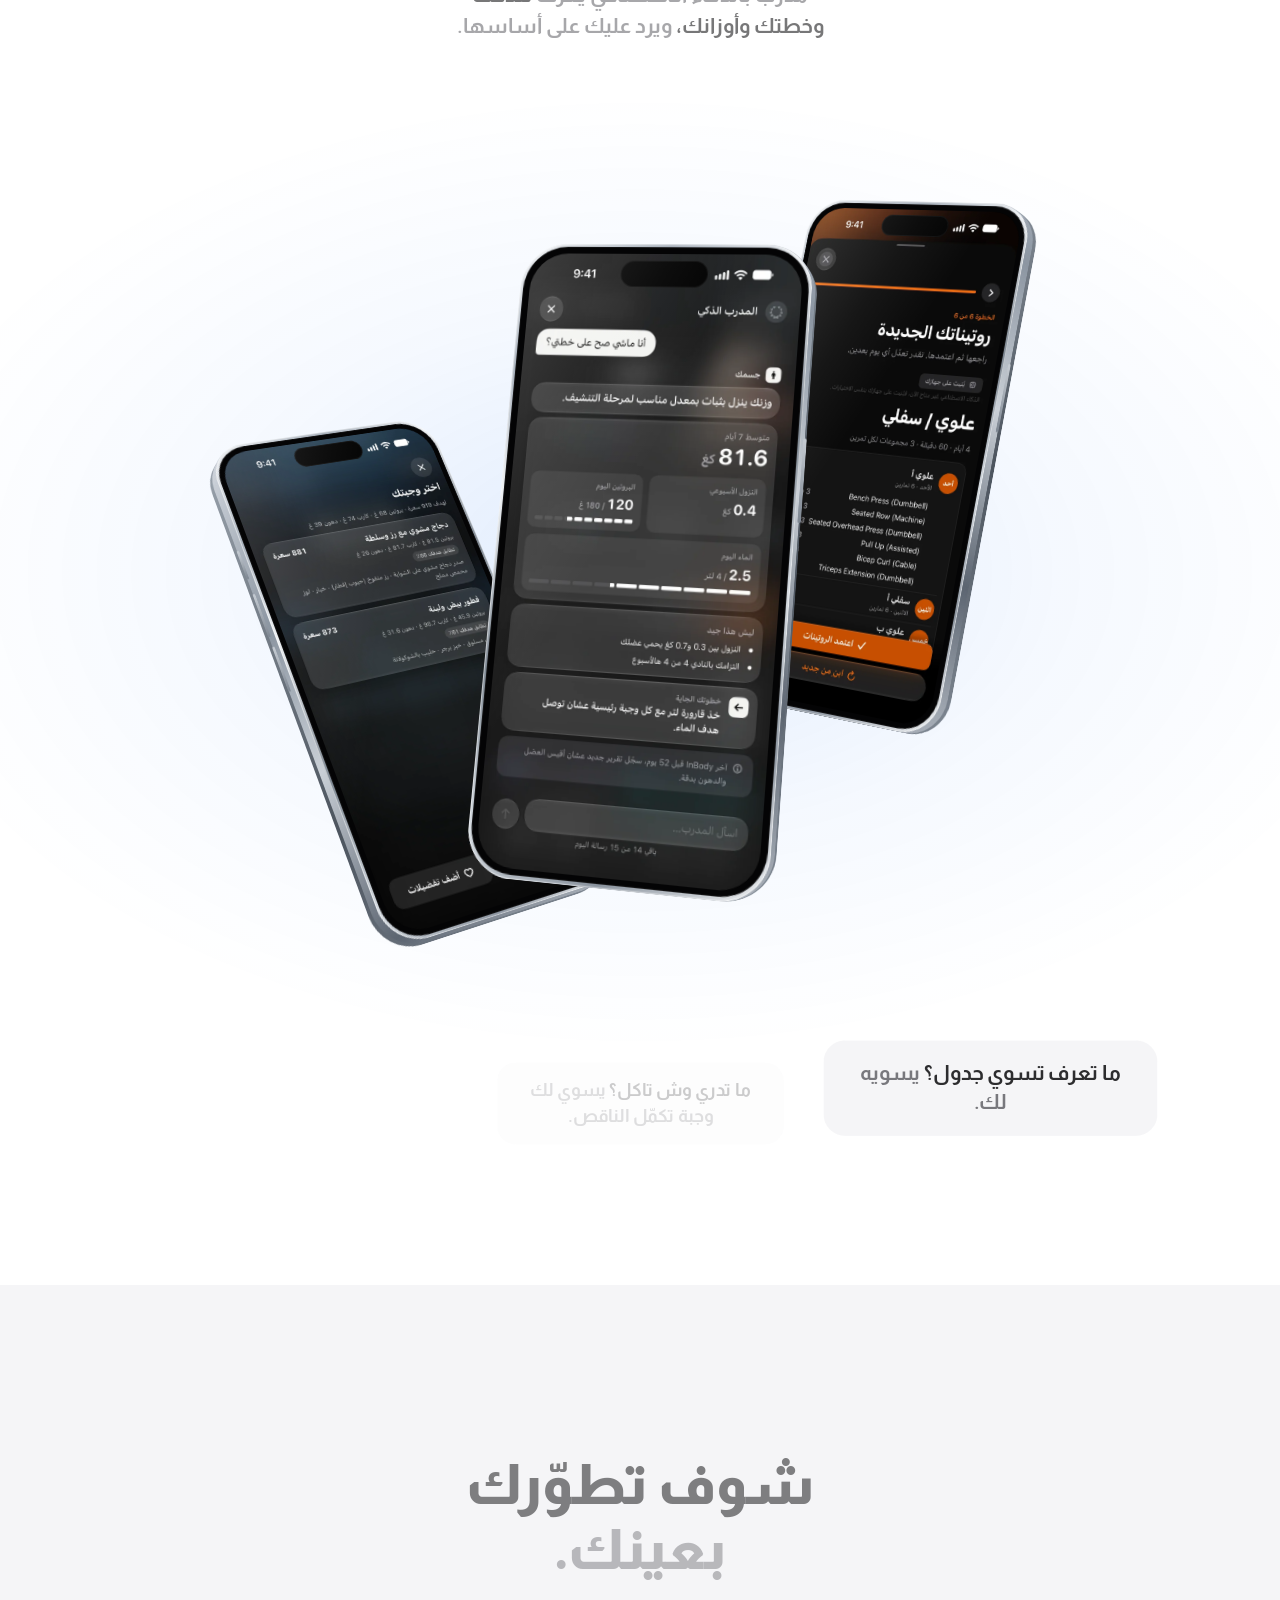
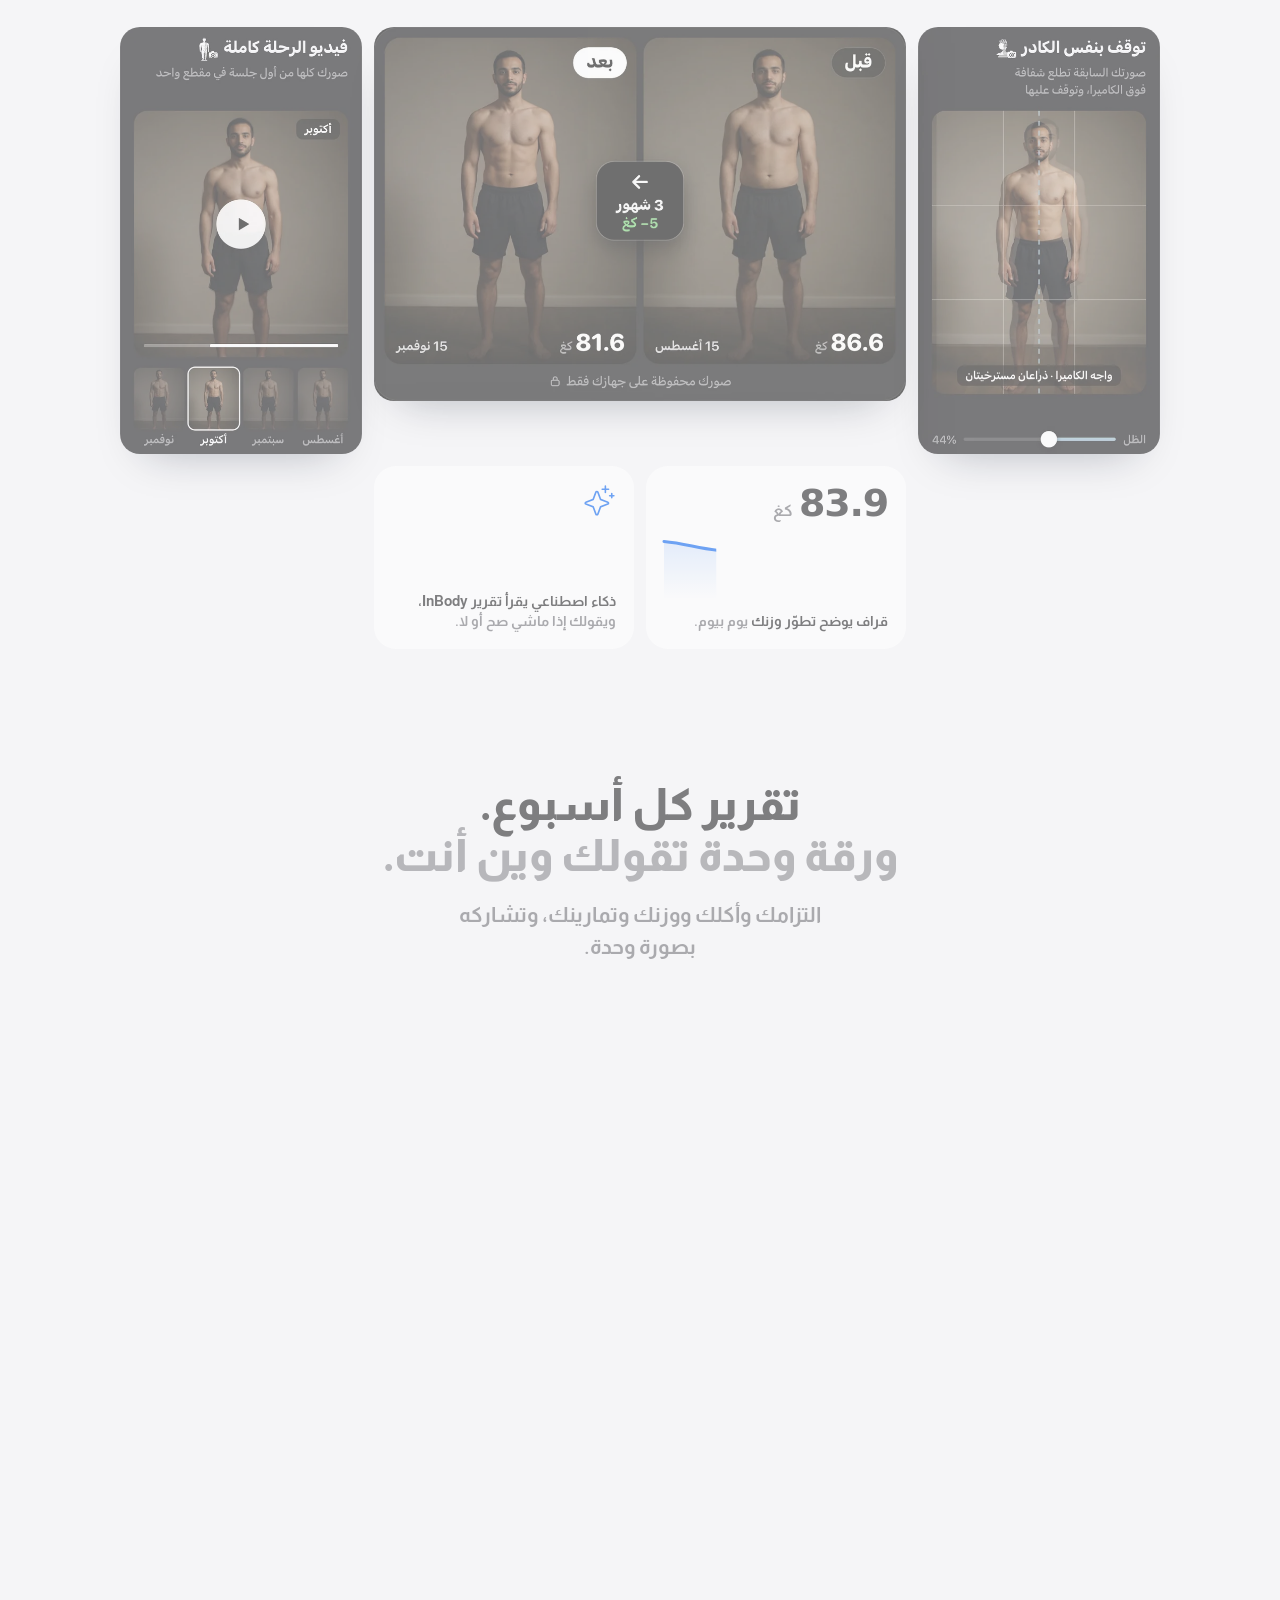
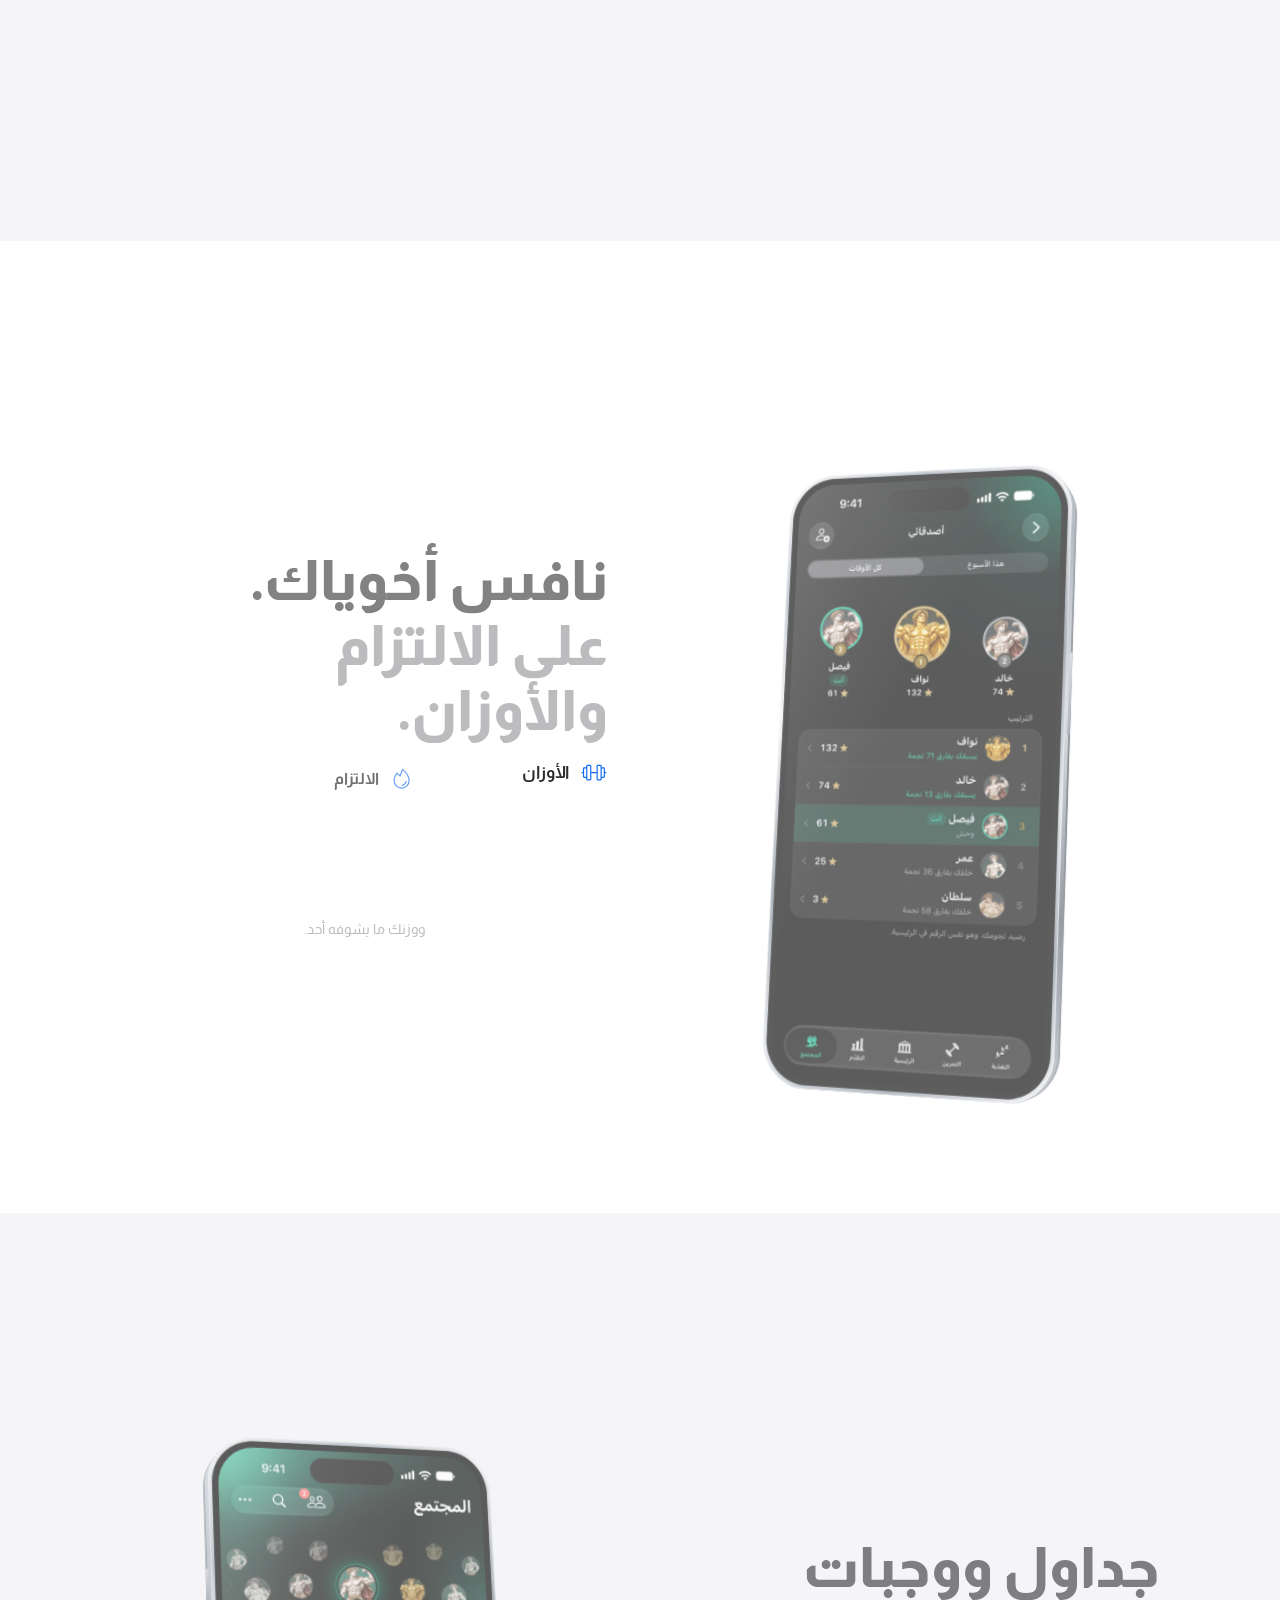
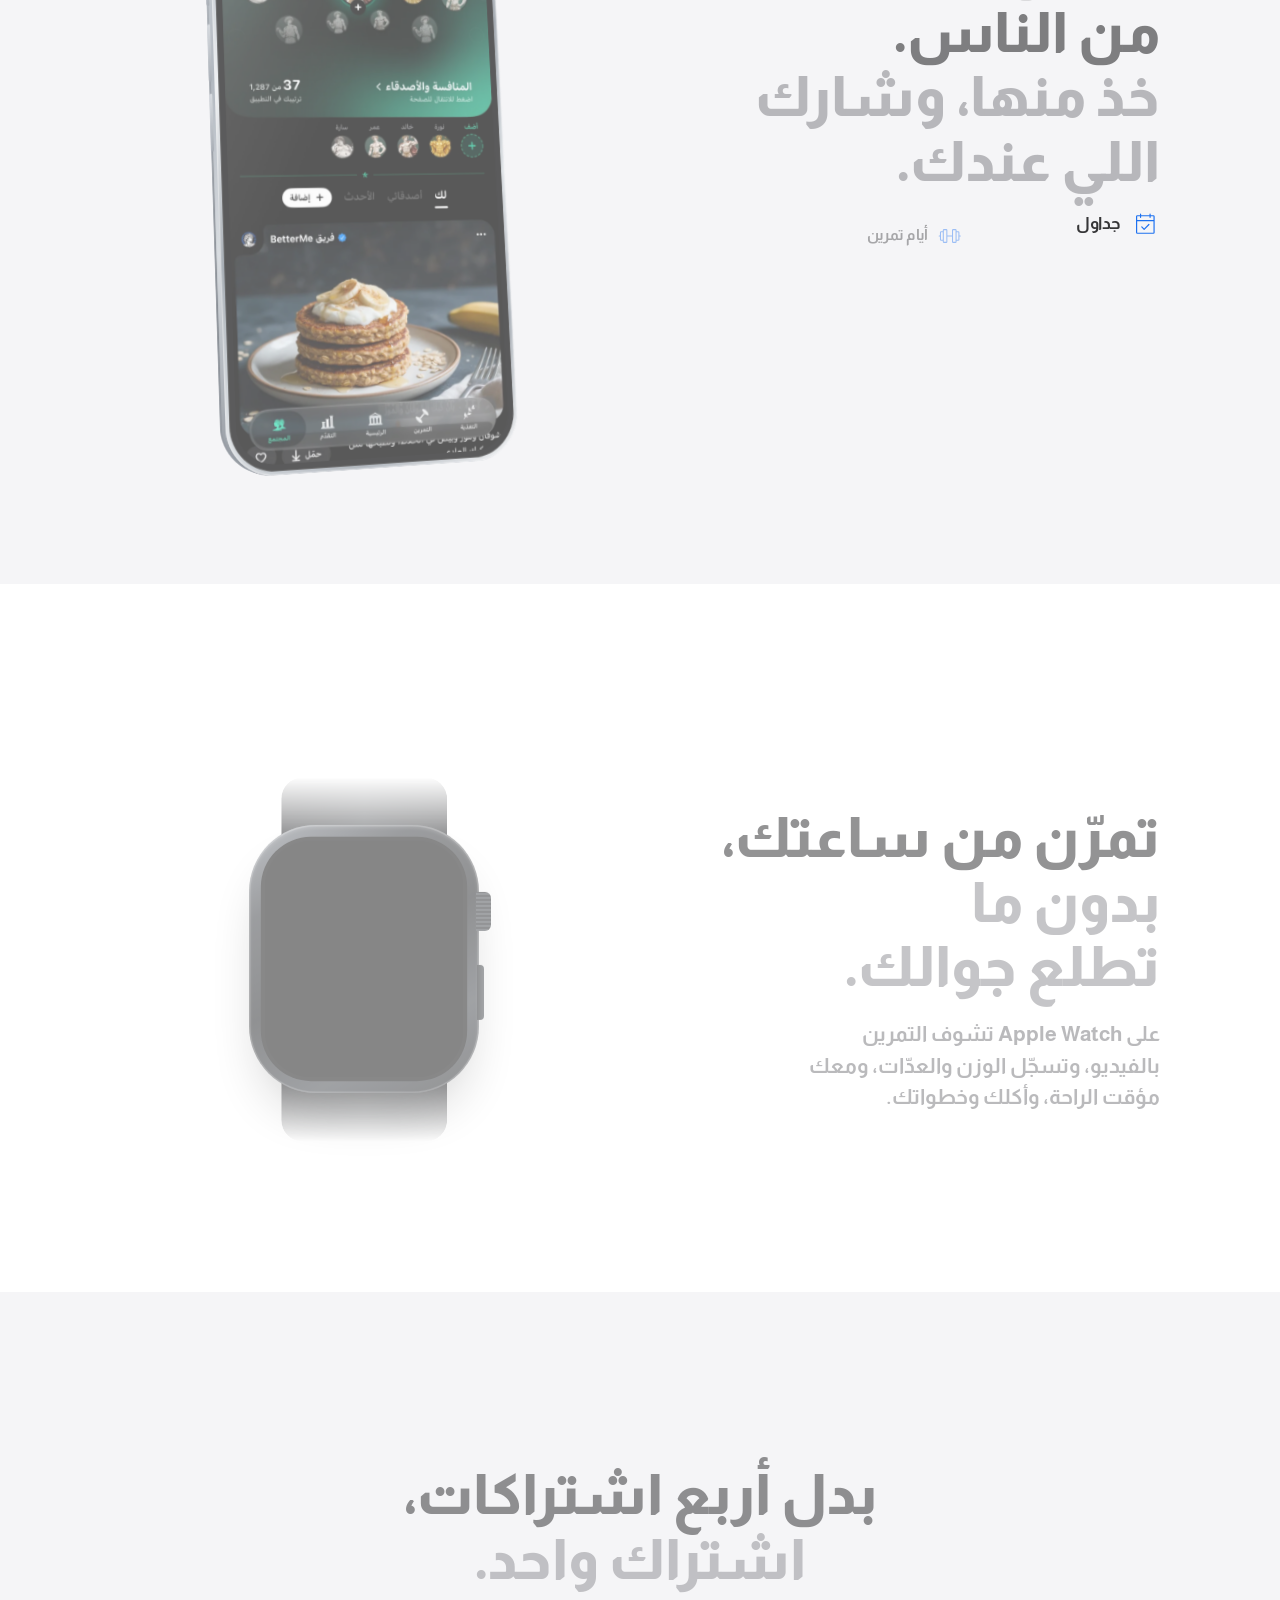
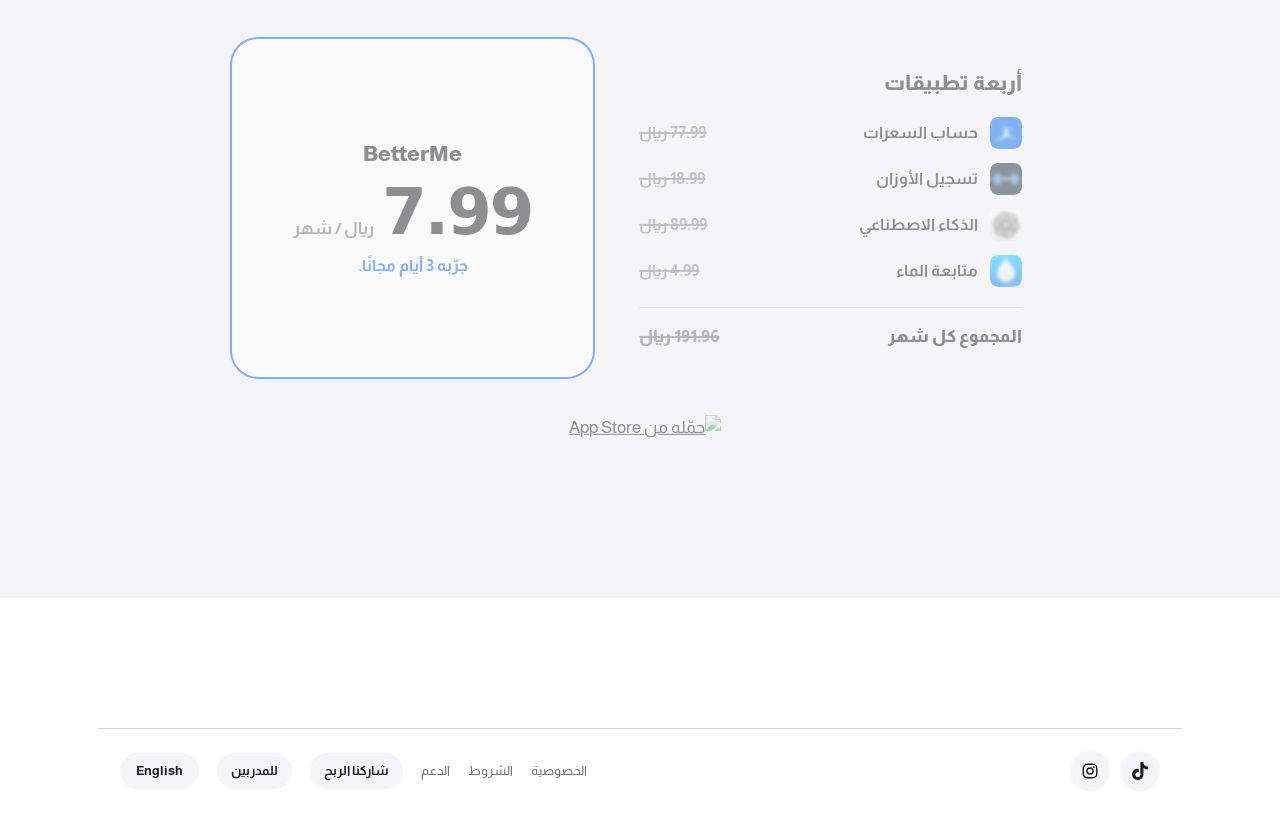
==== commit 5b8cc5dd: "Site 2026-11-23a: Home clip in the hero phone, restaurants as a food icon, three food phones, body p" ====
--- a/index.html
+++ b/index.html
@@ -34,19 +34,20 @@
       if (lang === 'en') { d.lang = 'en'; d.dir = 'ltr'; d.classList.add('i18n-pending'); }
     })();
   </script>
-  <link rel="preload" as="image" href="assets/n-home-ar.webp" type="image/webp">
+  <link rel="preload" as="image" href="assets/clip-home-ar.webp" type="image/webp">
   <link rel="preconnect" href="https://fonts.googleapis.com">
   <link rel="preconnect" href="https://fonts.gstatic.com" crossorigin>
   <link rel="stylesheet" href="https://fonts.googleapis.com/css2?family=Almarai:wght@400;700;800&display=swap">
-  <link rel="stylesheet" href="css/site.css?v=20261119b">
-  <link rel="stylesheet" href="css/v2.css?v=20261119b">
+  <link rel="stylesheet" href="css/site.css?v=20261123a">
+  <link rel="stylesheet" href="css/v2.css?v=20261123a">
 </head>
 <body>
   <a class="skip" href="#main" data-i18n="nav.skip">تخطَّ إلى المحتوى</a>
 
   <main id="main">
 
-    <!-- Hero: one line, the download, and the app on three phones -->
+    <!-- Hero: one line, the download, and the app on three phones (the Home in front plays a recording from the app:
+         the hero at rest, a star caught, a new level) -->
     <section class="hero" aria-labelledby="hero-title">
       <div class="hero-copy">
         <p class="hero-brand">BetterMe</p>
@@ -65,7 +66,7 @@
       <div class="hero-media trio">
         <div class="iph t-left"><div class="iph-front"><div class="iph-bezel"><div class="iph-screen"><img class="iph-shot" data-n="nutrition" src="assets/n-nutrition-ar.webp" width="660" height="1434" alt="صفحة التغذية في BetterMe" data-i18n-attr="alt:alt.nutrition"></div></div><i class="iph-island"></i><i class="iph-glare"></i></div></div>
         <div class="iph t-right"><div class="iph-front"><div class="iph-bezel"><div class="iph-screen"><img class="iph-shot" data-n="workout" src="assets/n-workout-ar.webp" width="660" height="1434" alt="صفحة التمرين في BetterMe" data-i18n-attr="alt:alt.workout"></div></div><i class="iph-island"></i><i class="iph-glare"></i></div></div>
-        <div class="iph t-mid"><div class="iph-front"><div class="iph-bezel"><div class="iph-screen"><img class="iph-shot" data-n="home" src="assets/n-home-ar.webp" width="660" height="1434" alt="الصفحة الرئيسية في تطبيق BetterMe" data-i18n-attr="alt:hero.alt" fetchpriority="high"></div></div><i class="iph-island"></i><i class="iph-glare"></i></div></div>
+        <div class="iph t-mid"><div class="iph-front"><div class="iph-bezel"><div class="iph-screen"><video class="iph-shot" data-clip="home" muted loop playsinline preload="none" poster="assets/clip-home-ar.webp" aria-label="الصفحة الرئيسية في تطبيق BetterMe" data-i18n-attr="aria-label:hero.alt"></video></div></div><i class="iph-island"></i><i class="iph-glare"></i></div></div>
       </div>
     </section>
 
@@ -121,19 +122,15 @@
           <li><svg aria-hidden="true" focusable="false" xmlns="http://www.w3.org/2000/svg" viewBox="0 0 256 256" fill="currentColor"><path d="M230,48V88a6,6,0,0,1-12,0V54H184a6,6,0,0,1,0-12h40A6,6,0,0,1,230,48ZM72,202H38V168a6,6,0,0,0-12,0v40a6,6,0,0,0,6,6H72a6,6,0,0,0,0-12Zm152-40a6,6,0,0,0-6,6v34H184a6,6,0,0,0,0,12h40a6,6,0,0,0,6-6V168A6,6,0,0,0,224,162ZM32,94a6,6,0,0,0,6-6V54H72a6,6,0,0,0,0-12H32a6,6,0,0,0-6,6V88A6,6,0,0,0,32,94ZM80,82a6,6,0,0,0-6,6v80a6,6,0,0,0,12,0V88A6,6,0,0,0,80,82Zm102,86V88a6,6,0,0,0-12,0v80a6,6,0,0,0,12,0ZM144,82a6,6,0,0,0-6,6v80a6,6,0,0,0,12,0V88A6,6,0,0,0,144,82Zm-32,0a6,6,0,0,0-6,6v80a6,6,0,0,0,12,0V88A6,6,0,0,0,112,82Z"/></svg><span data-i18n="food.i3">الباركود</span></li>
           <li><svg aria-hidden="true" focusable="false" xmlns="http://www.w3.org/2000/svg" viewBox="0 0 256 256" fill="currentColor"><path d="M222.72,67.91l-88-48.18a13.9,13.9,0,0,0-13.44,0l-88,48.18A14,14,0,0,0,26,80.18v95.64a14,14,0,0,0,7.28,12.27l88,48.18a13.92,13.92,0,0,0,13.44,0l88-48.18A14,14,0,0,0,230,175.82V80.18A14,14,0,0,0,222.72,67.91ZM127,30.25a2,2,0,0,1,1.92,0L212.51,76,178.57,94.57,94.05,48.31ZM122,223,39,177.57a2,2,0,0,1-1-1.75V86.66l84,46ZM43.49,76,81.56,55.15l84.51,46.26L128,122.24ZM218,175.82a2,2,0,0,1-1,1.75h0L134,223V132.64l36-19.71V152a6,6,0,0,0,12,0V106.37l36-19.71Z"/></svg><span data-i18n="food.i4">منتجات سعودية</span></li>
           <li><svg aria-hidden="true" focusable="false" xmlns="http://www.w3.org/2000/svg" viewBox="0 0 256 256" fill="currentColor"><path d="M26.22,94.41A6,6,0,0,0,26,96v16A38,38,0,0,0,42,143V216a6,6,0,0,0,6,6H208a6,6,0,0,0,6-6V143A38,38,0,0,0,230,112V96a5.91,5.91,0,0,0-.23-1.64L215.43,44.15A14.07,14.07,0,0,0,202,34H54A14.07,14.07,0,0,0,40.57,44.15Zm25.89-47A2,2,0,0,1,54,46H202a2,2,0,0,1,1.92,1.45L216.05,90H40ZM102,102h52v10a26,26,0,0,1-52,0Zm-64,0H90v10a26,26,0,0,1-38.18,23,6,6,0,0,0-1.65-1A26,26,0,0,1,38,112ZM202,210H54V148.66a38,38,0,0,0,42-16.21,37.95,37.95,0,0,0,64,0,38,38,0,0,0,42,16.21Zm3.83-76a6,6,0,0,0-1.65,1A26,26,0,0,1,166,112V102h52v10A26,26,0,0,1,205.83,134Z"/></svg><span data-i18n="food.i5">المتجر</span></li>
+          <li><svg aria-hidden="true" focusable="false" xmlns="http://www.w3.org/2000/svg" viewBox="0 0 256 256" fill="currentColor"><path d="M74,88V40a6,6,0,0,1,12,0V88a6,6,0,0,1-12,0ZM214,40V224a6,6,0,0,1-12,0V174H152a6,6,0,0,1-6-6c0-4.41.68-108.25,59.64-133.51A6,6,0,0,1,214,40ZM202,50c-36.79,24.29-42.82,91.48-43.81,112H202ZM117.92,39a6,6,0,1,0-11.84,2L114,88.48a34,34,0,0,1-68,0L53.92,41a6,6,0,0,0-11.84-2l-8,48A6.61,6.61,0,0,0,34,88a46.06,46.06,0,0,0,40,45.6V224a6,6,0,0,0,12,0V133.6A46.06,46.06,0,0,0,126,88a6.61,6.61,0,0,0-.08-1Z"/></svg><span data-i18n="v5.rest">المطاعم</span></li>
         </ul>
-        <figure class="stage" data-rise>
-          <div class="tilt"><div class="iph stage-phone"><div class="iph-front"><div class="iph-bezel"><div class="iph-screen"><img class="iph-shot" data-n="nutrition" src="assets/n-nutrition-ar.webp" width="660" height="1434" alt="صفحة التغذية في BetterMe" data-i18n-attr="alt:alt.nutrition" loading="lazy"></div></div><i class="iph-island"></i><i class="iph-glare"></i></div></div></div>
+        <!-- Three phones in a straight row, the middle one in front (the hero's phones float at angles; these stand still):
+             the Nutrition page, a meal's photo and its estimate, the restaurants. The side ones slide out as you scroll. -->
+        <figure class="row3" aria-label="صفحة التغذية، وتقدير وجبة من صورتها، وسعرات المطاعم" data-i18n-attr="aria-label:v5.row3">
+          <div class="r3 r3-a"><div class="iph r3-phone"><div class="iph-front"><div class="iph-bezel"><div class="iph-screen"><img class="iph-shot" data-n="mealphoto" src="assets/n-mealphoto-ar.webp" width="660" height="1434" alt="سعرات وجبة من صورتها" data-i18n-attr="alt:alt.mealphoto" loading="lazy"></div></div><i class="iph-island"></i><i class="iph-glare"></i></div></div></div>
+          <div class="r3 r3-mid"><div class="iph r3-phone"><div class="iph-front"><div class="iph-bezel"><div class="iph-screen"><img class="iph-shot" data-n="nutrition" src="assets/n-nutrition-ar.webp" width="660" height="1434" alt="صفحة التغذية في BetterMe" data-i18n-attr="alt:alt.nutrition" loading="lazy"></div></div><i class="iph-island"></i><i class="iph-glare"></i></div></div></div>
+          <div class="r3 r3-b"><div class="iph r3-phone"><div class="iph-front"><div class="iph-bezel"><div class="iph-screen"><img class="iph-shot" data-n="restaurants" src="assets/n-restaurants-ar.webp" width="660" height="1434" alt="سعرات المطاعم في BetterMe" data-i18n-attr="alt:alt.restaurants" loading="lazy"></div></div><i class="iph-island"></i><i class="iph-glare"></i></div></div></div>
         </figure>
-        <div class="split rest-split">
-          <div class="split-copy">
-            <h3 class="section-title sub" data-reveal><span data-i18n="rest.t1">سعرات المطاعم جاهزة.</span> <span class="soft" data-i18n="rest.t2">اختر وجبتك وتنحسب.</span></h3>
-            <p class="lead" data-reveal data-delay="1"><span data-i18n="rest.l1">أكثر من</span> <bdi dir="ltr" class="n">1,200</bdi> <span data-i18n="rest.l2">وجبة، بسعراتها جاهزة.</span></p>
-          </div>
-          <figure class="split-media" data-rise>
-            <div class="tilt flip"><div class="iph split-phone"><div class="iph-front"><div class="iph-bezel"><div class="iph-screen"><img class="iph-shot" data-n="restaurants" src="assets/n-restaurants-ar.webp" width="660" height="1434" alt="سعرات المطاعم في BetterMe" data-i18n-attr="alt:alt.restaurants" loading="lazy"></div></div><i class="iph-island"></i><i class="iph-glare"></i></div></div></div>
-          </figure>
-        </div>
       </div>
     </section>
 
@@ -141,7 +138,7 @@
     <section class="chapter train tint" aria-labelledby="t-train">
       <div class="wrap">
         <h2 class="section-title" id="t-train" data-reveal><span data-i18n="train.t1">تعرف متى تزيد الوزن،</span> <span class="soft" data-i18n="train.t2">وتقيس مدى زيادة أوزانك.</span></h2>
-        <div class="bento">
+        <div class="bento no-list">
           <div class="cell cell-plan" data-reveal>
             <p class="cell-cap"><b data-i18n="train.growA">تشوف كم زادت أوزانك</b> <span data-i18n="train.growB">في كل تمرين، من أول جلسة لليوم.</span></p>
             <div class="iph flat cell-device"><div class="iph-front"><div class="iph-bezel"><div class="iph-screen"><img class="iph-shot" data-n="exhist" src="assets/n-exhist-ar.webp" width="660" height="1434" alt="مقطع التمرين وسجل أوزانك في كل مرة" data-i18n-attr="alt:alt.exhist" loading="lazy"></div></div><i class="iph-island"></i><i class="iph-glare"></i></div></div>
@@ -166,13 +163,6 @@
             </div>
             <p class="cell-cap"><b data-i18n="train.logA">يسجّل أوزانك وعدّاتك،</b> <span data-i18n="train.logB">وتشوفها الأسبوع الجاي وتزيد عليها.</span></p>
           </div>
-          <div class="cell cell-list" data-reveal>
-            <ul class="icon-grid" data-stagger>
-              <li><svg aria-hidden="true" focusable="false" xmlns="http://www.w3.org/2000/svg" viewBox="0 0 256 256" fill="currentColor"><path d="M222,48V152a14,14,0,0,1-14,14H94.49l13.75,13.76a6,6,0,1,1-8.48,8.48l-24-24a6,6,0,0,1,0-8.48l24-24a6,6,0,0,1,8.48,8.48L94.49,154H208a2,2,0,0,0,2-2V48a2,2,0,0,0-2-2H96a2,2,0,0,0-2,2v8a6,6,0,0,1-12,0V48A14,14,0,0,1,96,34H208A14,14,0,0,1,222,48ZM168,194a6,6,0,0,0-6,6v8a2,2,0,0,1-2,2H48a2,2,0,0,1-2-2V104a2,2,0,0,1,2-2H161.51l-13.75,13.76a6,6,0,1,0,8.48,8.48l24-24a6,6,0,0,0,0-8.48l-24-24a6,6,0,0,0-8.48,8.48L161.51,90H48a14,14,0,0,0-14,14V208a14,14,0,0,0,14,14H160a14,14,0,0,0,14-14v-8A6,6,0,0,0,168,194Z"/></svg><span data-i18n="train.i6">بدائل التمارين</span></li>
-              <li><svg aria-hidden="true" focusable="false" xmlns="http://www.w3.org/2000/svg" viewBox="0 0 256 256" fill="currentColor"><path d="M164.25,91.75a6,6,0,0,1,0,8.49l-64,64a6,6,0,0,1-8.49-8.48l64-64A6,6,0,0,1,164.25,91.75ZM214.2,41.8a54.07,54.07,0,0,0-76.38,0L107.75,71.85a6,6,0,0,0,8.49,8.49l30.07-30.06a42,42,0,0,1,59.41,59.41l-30.08,30.07a6,6,0,1,0,8.49,8.49l30.07-30.07A54,54,0,0,0,214.2,41.8ZM139.76,175.64l-30.07,30.08a42,42,0,0,1-59.41-59.41l30.06-30.07a6,6,0,0,0-8.49-8.49l-30,30.07a54,54,0,0,0,76.38,76.39l30.07-30.08a6,6,0,0,0-8.49-8.49Z"/></svg><span data-i18n="train.i3">سوبر سِت</span></li>
-              <li><svg aria-hidden="true" focusable="false" xmlns="http://www.w3.org/2000/svg" viewBox="0 0 256 256" fill="currentColor"><path d="M214,96A86,86,0,1,0,74,162.87V240a6,6,0,0,0,2.85,5.1A5.93,5.93,0,0,0,80,246a6,6,0,0,0,2.68-.63L128,222.71l45.33,22.66A6,6,0,0,0,182,240V162.87A85.87,85.87,0,0,0,214,96ZM54,96a74,74,0,1,1,74,74A74.09,74.09,0,0,1,54,96ZM170,230.29l-39.33-19.66a6,6,0,0,0-5.36,0L86,230.29V171a85.75,85.75,0,0,0,84,0ZM128,150A54,54,0,1,0,74,96,54.06,54.06,0,0,0,128,150Zm0-96A42,42,0,1,1,86,96,42,42,0,0,1,128,54Z"/></svg><span data-i18n="train.i4">رقم قياسي</span></li>
-            </ul>
-          </div>
         </div>
         <div class="plan-card" data-reveal>
           <h3 class="plan-title" data-i18n="plan.title">كيف تسوي جدولك؟</h3>
@@ -198,7 +188,7 @@
         <div class="iph t-mid"><div class="iph-front"><div class="iph-bezel"><div class="iph-screen"><img class="iph-shot" data-n="coach" src="assets/n-coach-ar.webp" width="660" height="1434" alt="المدرب الذكي يجاوب من بياناتك" data-i18n-attr="alt:alt.coach" loading="lazy"></div></div><i class="iph-island"></i><i class="iph-glare"></i></div></div>
       </div>
       <div class="wrap">
-        <ul class="ai-asks" data-stagger>
+        <ul class="ai-asks cards" data-stagger>
           <li><b data-i18n="coach.a1a">ما تعرف تسوي جدول؟</b> <span data-i18n="coach.a1b">يسويه لك.</span></li>
           <li><b data-i18n="coach.a2a">ما تدري وش تاكل؟</b> <span data-i18n="coach.a2b">يسوي لك وجبة تكمّل الناقص.</span></li>
           <li><b data-i18n="coach.a3a">تحس إنك ضايع؟</b> <span data-i18n="coach.a3b">اسأله، ويجاوبك من بياناتك.</span></li>
@@ -206,69 +196,37 @@
       </div>
     </section>
 
-    <!-- Progress -->
-    <section class="chapter journey" aria-labelledby="t-journey">
+    <!-- Progress: the body photos as on the App Store page (before/after, same spot, journey video), the weight and InBody
+         in small cards beside them, and the whole weekly report under (LS Graphics «iPhone XS Longscroll», free licence) -->
+    <section class="chapter journey tint" aria-labelledby="t-journey">
       <div class="wrap">
         <h2 class="section-title" id="t-journey" data-reveal><span data-i18n="journey.t1">شوف تطوّرك</span> <span class="soft" data-i18n="journey.t2">بعينك.</span></h2>
-        <div class="bento progress-bento">
-          <div class="cell cell-photos" data-reveal>
-            <p class="cell-cap"><b data-i18n="journey.photoA">صوّر جسمك بنفس الكادر كل أسبوع،</b> <span data-i18n="journey.photoB">وشوف الفرق نهاية كل شهر.</span></p>
-            <div class="iph flat cell-device"><div class="iph-front"><div class="iph-bezel"><div class="iph-screen"><img class="iph-shot" data-n="bodycompare" src="assets/n-bodycompare-ar.webp" width="660" height="1434" alt="جسمك قبل وبعد" data-i18n-attr="alt:alt.bodycompare" loading="lazy"></div></div><i class="iph-island"></i><i class="iph-glare"></i></div></div>
-          </div>
-          <div class="cell cell-weight" data-reveal data-delay="1">
-            <p class="weight-now"><bdi class="n js-weight" data-from="86.6" data-to="81.6">81.6</bdi> <small data-i18n="unit.kg">كغ</small></p>
-            <svg class="growth" viewBox="0 0 320 140" preserveAspectRatio="none" aria-hidden="true">
-              <defs><linearGradient id="growth-fill" x1="0" y1="0" x2="0" y2="1"><stop offset="0" stop-color="#0060F0" stop-opacity="0.16"/><stop offset="1" stop-color="#0060F0" stop-opacity="0"/></linearGradient></defs>
-              <path class="area" d="M0 14 C 30 18, 50 30, 80 34 S 120 46, 150 60 S 200 74, 230 92 S 290 112, 320 118 L 320 140 L 0 140 Z" fill="url(#growth-fill)"/>
-              <path class="line" d="M0 14 C 30 18, 50 30, 80 34 S 120 46, 150 60 S 200 74, 230 92 S 290 112, 320 118"/>
-            </svg>
-            <p class="cell-cap"><b data-i18n="journey.weightA">قراف يوضح تطوّر وزنك</b> <span data-i18n="journey.weightB">يوم بيوم.</span></p>
-          </div>
-          <div class="cell cell-ai" data-reveal>
-            <p class="cell-cap"><b data-i18n="journey.aiA">ذكاء اصطناعي يقرأ تقرير InBody،</b> <span data-i18n="journey.aiB">ويقولك إذا ماشي صح أو لا.</span></p>
-            <div class="iph flat cell-device"><div class="iph-front"><div class="iph-bezel"><div class="iph-screen"><img class="iph-shot" data-n="report" src="assets/n-report-ar.webp" width="660" height="1434" alt="التقرير الشهري من InBody" data-i18n-attr="alt:alt.report" loading="lazy"></div></div><i class="iph-island"></i><i class="iph-glare"></i></div></div>
-          </div>
-        </div>
-      </div>
-    </section>
-
-    <!-- The weekly report coming out of the phone like paper -->
-    <section class="paper" aria-labelledby="t-paper">
-      <div class="wrap">
-        <h2 class="section-title" id="t-paper" data-reveal><span data-i18n="paper.t1">تقرير كل أسبوع.</span> <span class="soft" data-i18n="paper.t2">ورقة وحدة تقولك وين أنت.</span></h2>
+        <div class="body-grid">
+          <figure class="bg-big" data-reveal><img data-n="b-big" src="assets/n-b-big-ar.webp" width="1000" height="704" alt="جسمك قبل وبعد، بنفس الكادر" data-i18n-attr="alt:v5.altBig" loading="lazy"></figure>
+          <figure class="bg-side bg-shadow" data-reveal data-delay="1"><img data-n="b-shadow" src="assets/n-b-shadow-ar.webp" width="480" height="848" alt="صورتك السابقة تطلع شفافة فوق الكاميرا، وتوقف عليها" data-i18n-attr="alt:v5.altShadow" loading="lazy"></figure>
+          <figure class="bg-side bg-video" data-reveal data-delay="1"><img data-n="b-video" src="assets/n-b-video-ar.webp" width="480" height="848" alt="فيديو يجمع صورك كلها من أول جلسة" data-i18n-attr="alt:v5.altVideo" loading="lazy"></figure>
+          <div class="bg-minis">
+            <div class="mini cell-weight" data-reveal>
+              <p class="weight-now"><bdi class="n js-weight" data-from="86.6" data-to="81.6">81.6</bdi> <small data-i18n="unit.kg">كغ</small></p>
+              <svg class="growth" viewBox="0 0 320 140" preserveAspectRatio="none" aria-hidden="true">
+                <defs><linearGradient id="growth-fill" x1="0" y1="0" x2="0" y2="1"><stop offset="0" stop-color="#0060F0" stop-opacity="0.16"/><stop offset="1" stop-color="#0060F0" stop-opacity="0"/></linearGradient></defs>
+                <path class="area" d="M0 14 C 30 18, 50 30, 80 34 S 120 46, 150 60 S 200 74, 230 92 S 290 112, 320 118 L 320 140 L 0 140 Z" fill="url(#growth-fill)"/>
+                <path class="line" d="M0 14 C 30 18, 50 30, 80 34 S 120 46, 150 60 S 200 74, 230 92 S 290 112, 320 118"/>
+              </svg>
+              <p class="mini-cap"><b data-i18n="journey.weightA">قراف يوضح تطوّر وزنك</b> <span data-i18n="journey.weightB">يوم بيوم.</span></p>
+            </div>
+            <div class="mini mini-inbody" data-reveal data-delay="1">
+              <span class="mini-ico"><svg aria-hidden="true" focusable="false" xmlns="http://www.w3.org/2000/svg" viewBox="0 0 256 256" fill="currentColor"><path d="M196.89,130.94,144.4,111.6,125.06,59.11a13.92,13.92,0,0,0-26.12,0L79.6,111.6,27.11,130.94a13.92,13.92,0,0,0,0,26.12L79.6,176.4l19.34,52.49a13.92,13.92,0,0,0,26.12,0L144.4,176.4l52.49-19.34a13.92,13.92,0,0,0,0-26.12Zm-4.15,14.86-55.08,20.3a6,6,0,0,0-3.56,3.56l-20.3,55.08a1.92,1.92,0,0,1-3.6,0L89.9,169.66a6,6,0,0,0-3.56-3.56L31.26,145.8a1.92,1.92,0,0,1,0-3.6l55.08-20.3a6,6,0,0,0,3.56-3.56l20.3-55.08a1.92,1.92,0,0,1,3.6,0l20.3,55.08a6,6,0,0,0,3.56,3.56l55.08,20.3a1.92,1.92,0,0,1,0,3.6ZM146,40a6,6,0,0,1,6-6h18V16a6,6,0,0,1,12,0V34h18a6,6,0,0,1,0,12H182V64a6,6,0,0,1-12,0V46H152A6,6,0,0,1,146,40ZM246,88a6,6,0,0,1-6,6H230v10a6,6,0,0,1-12,0V94H208a6,6,0,0,1,0-12h10V72a6,6,0,0,1,12,0V82h10A6,6,0,0,1,246,88Z"/></svg></span>
+              <p class="mini-cap"><b data-i18n="journey.aiA">ذكاء اصطناعي يقرأ تقرير InBody،</b> <span data-i18n="journey.aiB">ويقولك إذا ماشي صح أو لا.</span></p>
+            </div>
+          </div>
+        </div>
+        <h3 class="section-title sub paper-title" data-reveal><span data-i18n="paper.t1">تقرير كل أسبوع.</span> <span class="soft" data-i18n="paper.t2">ورقة وحدة تقولك وين أنت.</span></h3>
         <p class="lead center" data-reveal data-delay="1" data-i18n="paper.lead">التزامك وأكلك ووزنك وتمارينك، وتشاركه بصورة وحدة.</p>
       </div>
-      <!-- A ready-made mockup (LS Graphics «iPhone XS Longscroll», free licence) with the app's own picture of the whole
-           weekly report printed on the parts of the paper that are seen. -->
       <figure class="paper-shot" data-reveal>
         <img data-n="paper" src="assets/n-paper-ar.webp" width="1400" height="1724" alt="التقرير الأسبوعي في BetterMe" data-i18n-attr="alt:alt.weekly" loading="lazy" decoding="async">
       </figure>
-    </section>
-
-    <!-- Levels, then the streaks that earn them -->
-    <section class="chapter levels tint" aria-labelledby="t-levels">
-      <!-- On phones the four levels pass one by one through the middle as you scroll; on wide screens they stand in a row. -->
-      <div class="lineup-stage">
-        <div class="lineup-pin">
-          <h2 class="section-title" id="t-levels" data-reveal><span data-i18n="levels.t1">التزم كل يوم.</span> <span class="soft" data-i18n="levels.t2">ومستواك يرتفع.</span></h2>
-          <ol class="lineup">
-            <li><img src="assets/level-beginner.webp" width="278" height="560" alt="" loading="lazy"><span class="lv-name" data-i18n="levels.l1">مبتدئ</span><span class="lv-when" data-i18n="levels.w1">من أول يوم</span></li>
-            <li><img src="assets/level-strong.webp" width="282" height="560" alt="" loading="lazy"><span class="lv-name" data-i18n="levels.l2">قوي</span><span class="lv-when"><span data-i18n="levels.after">بعد</span> <bdi dir="ltr">7</bdi> <span data-i18n="levels.days7">أيام التزام</span> <bdi dir="ltr">100%</bdi></span></li>
-            <li><img src="assets/level-beast.webp" width="431" height="560" alt="" loading="lazy"><span class="lv-name" data-i18n="levels.l3">وحش</span><span class="lv-when"><span data-i18n="levels.after">بعد</span> <bdi dir="ltr">30</bdi> <span data-i18n="levels.days">يوم التزام</span> <bdi dir="ltr">100%</bdi></span></li>
-            <li><img src="assets/level-ironEater.webp" width="496" height="560" alt="" loading="lazy"><span class="lv-name" data-i18n="levels.l4">آكل حديد</span><span class="lv-when"><span data-i18n="levels.after">بعد</span> <bdi dir="ltr">90</bdi> <span data-i18n="levels.days">يوم التزام</span> <bdi dir="ltr">100%</bdi></span></li>
-          </ol>
-        </div>
-      </div>
-      <div class="wrap streaks">
-        <ul class="streak-row">
-          <li class="sk lit"><span class="sk-ico" aria-hidden="true"><img src="assets/streak-nutrition-off.png" width="96" height="96" alt=""><img class="on" src="assets/streak-nutrition.png" width="96" height="96" alt=""></span><span data-i18n="levels.s1">السعرات</span></li>
-          <li class="sk lit"><span class="sk-ico" aria-hidden="true"><img src="assets/streak-training-off.png" width="96" height="96" alt=""><img class="on" src="assets/streak-training.png" width="96" height="96" alt=""></span><span data-i18n="levels.s2">التمرين</span></li>
-          <li class="sk lit"><span class="sk-ico" aria-hidden="true"><img src="assets/streak-water-off.png" width="96" height="96" alt=""><img class="on" src="assets/streak-water.png" width="96" height="96" alt=""></span><span data-i18n="levels.s3">الماء</span></li>
-          <li class="sk lit"><span class="sk-ico" aria-hidden="true"><img src="assets/streak-steps-off.png" width="96" height="96" alt=""><img class="on" src="assets/streak-steps.png" width="96" height="96" alt=""></span><span data-i18n="levels.s4">الخطوات</span></li>
-          <li class="sk lit"><span class="sk-ico" aria-hidden="true"><img src="assets/streak-supplements-off.png" width="96" height="96" alt=""><img class="on" src="assets/streak-supplements.png" width="96" height="96" alt=""></span><span data-i18n="levels.s5">المكملات</span></li>
-        </ul>
-        <p class="lead center" data-reveal><span data-i18n="levels.m1">كمّل ستريكاتك كل يوم،</span> <b data-i18n="levels.m2">وتاخذ نجمة.</b></p>
-      </div>
     </section>
 
     <!-- Friends -->
@@ -309,8 +267,34 @@
       </div>
     </section>
 
+    <!-- Apple Watch (in place of the levels): the watch app's real screens, one after another on a drawn watch -->
+    <section class="chapter watch-sec" aria-labelledby="t-watch">
+      <div class="wrap split">
+        <div class="split-copy">
+          <h2 class="section-title" id="t-watch" data-reveal><span data-i18n="v5.watchT1">تمرّن من ساعتك،</span> <span class="soft" data-i18n="v5.watchT2">بدون ما تطلع جوالك.</span></h2>
+          <p class="lead" data-reveal data-delay="1" data-i18n="v5.watchLead">على Apple Watch تشوف التمرين بالفيديو، وتسجّل الوزن والعدّات، ومعك مؤقت الراحة، وأكلك وخطواتك.</p>
+        </div>
+        <figure class="split-media watch-stage" data-reveal>
+          <div class="watch" role="img" aria-label="تطبيق BetterMe على Apple Watch" data-i18n-attr="aria-label:v5.watchAlt">
+            <i class="w-band top"></i>
+            <div class="w-case">
+              <div class="w-screen">
+                <img class="w-s" style="--i: 0" data-n="w-active" src="assets/n-w-active-ar.webp" width="416" height="496" alt="" loading="lazy">
+                <img class="w-s" style="--i: 1" data-n="w-rest" src="assets/n-w-rest-ar.webp" width="416" height="496" alt="" loading="lazy">
+                <img class="w-s" style="--i: 2" data-n="w-metrics" src="assets/n-w-metrics-ar.webp" width="416" height="496" alt="" loading="lazy">
+                <img class="w-s" style="--i: 3" data-n="w-nutrition" src="assets/n-w-nutrition-ar.webp" width="416" height="496" alt="" loading="lazy">
+                <img class="w-s" style="--i: 4" data-n="w-steps" src="assets/n-w-steps-ar.webp" width="416" height="496" alt="" loading="lazy">
+              </div>
+              <i class="w-crown"></i><i class="w-side"></i>
+            </div>
+            <i class="w-band bottom"></i>
+          </div>
+        </figure>
+      </div>
+    </section>
+
     <!-- One subscription instead of four -->
-    <section class="chapter price" aria-labelledby="t-price">
+    <section class="chapter price tint" aria-labelledby="t-price">
       <div class="wrap">
         <h2 class="section-title" id="t-price" data-reveal><span data-i18n="price.t1">بدل أربع اشتراكات،</span> <span class="soft" data-i18n="price.t2">اشتراك واحد.</span></h2>
         <div class="compare">
@@ -325,22 +309,18 @@
             <p class="trial"><span data-i18n="price.trialA">جرّبه</span> <bdi dir="ltr" class="js-trial">3</bdi> <span data-i18n="price.trialB">أيام مجانًا.</span></p>
           </div>
         </div>
+        <div class="cta price-cta" data-reveal>
+          <a class="badge js-store" href="https://apps.apple.com/app/id6825474864">
+            <img class="js-badge" src="https://toolbox.marketingtools.apple.com/api/badges/download-on-the-app-store/black/ar-sa?size=250x83" width="250" height="83" alt="حمّله من App Store" data-i18n-attr="alt:cta.badgeAlt" loading="lazy">
+          </a>
+          <p class="note" data-i18n="cta.note">إذا ما انفتح معك الرابط، افتحه في سفاري</p>
+        </div>
       </div>
     </section>
 
   </main>
 
   <footer class="end" aria-labelledby="t-end">
-    <div class="wrap end-in">
-      <img class="end-icon" src="assets/app-icon.webp" width="360" height="360" alt="" loading="lazy" data-reveal>
-      <h2 class="end-title" id="t-end" data-reveal><span class="line" data-i18n="end.l1">كل هذا وأكثر،</span> <span class="line" data-i18n="end.l2">بتطبيق واحد.</span></h2>
-      <div class="cta" data-reveal data-delay="1">
-        <a class="badge js-store" href="https://apps.apple.com/app/id6825474864">
-          <img class="js-badge" src="https://toolbox.marketingtools.apple.com/api/badges/download-on-the-app-store/black/ar-sa?size=250x83" width="250" height="83" alt="حمّله من App Store" data-i18n-attr="alt:cta.badgeAlt" loading="lazy">
-        </a>
-        <p class="note" data-i18n="cta.note">إذا ما انفتح معك الرابط، افتحه في سفاري</p>
-      </div>
-    </div>
     <div class="wrap end-foot">
       <div class="social">
         <a class="js-social" data-net="tiktok" href="https://www.tiktok.com/@betterme.ai1" target="_blank" rel="noopener" aria-label="BetterMe على تيك توك" data-i18n-attr="aria-label:social.tiktok"><svg viewBox="0 0 24 24" aria-hidden="true"><path fill="currentColor" d="M12.525.02c1.31-.02 2.61-.01 3.91-.02.08 1.53.63 3.09 1.75 4.17 1.12 1.11 2.7 1.62 4.24 1.79v4.03c-1.44-.05-2.89-.35-4.2-.97-.57-.26-1.1-.59-1.62-.93-.01 2.92.01 5.84-.02 8.75-.08 1.4-.54 2.79-1.35 3.94-1.31 1.92-3.58 3.17-5.91 3.21-1.43.08-2.86-.31-4.08-1.03-2.02-1.19-3.44-3.37-3.65-5.71-.02-.5-.03-1-.01-1.49.18-1.9 1.12-3.72 2.58-4.96 1.66-1.44 3.98-2.13 6.15-1.72.02 1.48-.04 2.96-.04 4.44-.99-.32-2.15-.23-3.02.37-.63.41-1.11 1.04-1.36 1.75-.21.51-.15 1.07-.14 1.61.24 1.64 1.82 3.02 3.5 2.87 1.12-.01 2.19-.66 2.77-1.61.19-.33.4-.67.41-1.06.1-1.79.06-3.57.07-5.36.01-4.03-.01-8.05.02-12.07z"/></svg></a>
@@ -374,10 +354,10 @@
     </div>
   </div>
 
-  <script src="js/config.js?v=20261119b"></script>
-  <script src="js/strings.js?v=20261119b"></script>
-  <script src="js/motion.js?v=20261119b"></script>
-  <script src="js/main.js?v=20261119b"></script>
-  <script src="js/v2.js?v=20261119b"></script>
+  <script src="js/config.js?v=20261123a"></script>
+  <script src="js/strings.js?v=20261123a"></script>
+  <script src="js/motion.js?v=20261123a"></script>
+  <script src="js/main.js?v=20261123a"></script>
+  <script src="js/v2.js?v=20261123a"></script>
 </body>
 </html>
--- a/css/v2.css
+++ b/css/v2.css
@@ -87,3 +87,83 @@
   .hero .trio .t-mid { --w: 262px; }
   .hero .trio .t-left, .hero .trio .t-right { --w: 228px; }
 }
+
+/* ---------- 2026-11-23 (owner's list) ---------- */
+/* Food: three phones standing in one row, the Nutrition page in front; the side ones slide out from behind it as the
+   row comes up (js/v2.js). Restaurants are one more way in the icon row above. */
+.food .ways { flex-wrap: nowrap; gap: 2px; }
+.food .ways li { flex: 1 1 0; min-width: 0; width: auto; font-size: 13px; }
+.row3 { display: flex; justify-content: center; align-items: flex-end; margin-top: 56px; }
+.r3 { position: relative; }
+.r3-mid { z-index: 2; }
+.r3-a, .r3-b { z-index: 1; margin-bottom: 28px; }
+.r3-a { margin-inline-end: -9vw; }
+.r3-b { margin-inline-start: -9vw; }
+.r3-mid .r3-phone { --w: min(42vw, 236px); }
+.r3-a .r3-phone, .r3-b .r3-phone { --w: min(34vw, 200px); }
+.r3 .iph-front { box-shadow: inset 0 0 0 0.6px rgba(255, 255, 255, 0.75), 0 30px 50px -26px rgba(10, 20, 40, 0.55); }
+
+/* Training without its icon cell. */
+.bento.no-list { grid-template-areas: "plan plan" "log log" "num num"; }
+
+/* The coach: each question in its own card under the phones. */
+.ai-asks.cards { gap: 12px; max-width: 420px; }
+.ai-asks.cards li { padding: 18px 20px; border-radius: 22px; background: var(--tint); }
+
+/* Progress: the body photos as on the App Store page, small cards around them, the whole report under. */
+.body-grid { display: grid; gap: 12px; margin-top: 44px; grid-template-columns: 1fr 1fr; grid-template-areas: "big big" "shadow video" "minis minis"; }
+.bg-big { grid-area: big; }
+.bg-shadow { grid-area: shadow; }
+.bg-video { grid-area: video; }
+.body-grid figure img { width: 100%; height: auto; border-radius: 20px; box-shadow: 0 22px 44px -26px rgba(10, 20, 40, 0.55); }
+.bg-big img { border-radius: 24px; }
+.bg-minis { grid-area: minis; display: grid; grid-template-columns: 1fr 1fr; gap: 12px; }
+.bg-minis .cell-weight { grid-area: auto; }   /* site.css names it for the old grid */
+.mini { display: flex; flex-direction: column; justify-content: space-between; gap: 12px; padding: 18px; border-radius: 22px; background: #fff; }
+.mini .weight-now { gap: 6px; }
+.mini .weight-now .n { font-size: 38px; }
+.mini .weight-now small { font-size: 16px; }
+.mini .growth { height: 64px; }
+.mini-ico svg { width: 34px; height: 34px; color: var(--accent); }
+.mini-cap { font-size: 14px; line-height: 1.45; font-weight: 700; color: var(--ink-2); text-wrap: balance; }
+.mini-cap b { color: var(--ink); }
+.journey .paper-title { margin-top: clamp(84px, 12vw, 130px); text-align: center; }
+.journey .paper-shot { margin-top: 8px; }
+
+/* Apple Watch: a drawn watch (dark case, crown, side button, sport band) and the watch app's real screens in turn. */
+.watch { --ww: min(46vw, 210px); position: relative; width: var(--ww); margin: 70px auto; }
+.w-band { position: absolute; left: 50%; z-index: 0; width: 72%; height: 30%; transform: translateX(-50%); background: linear-gradient(90deg, #141518 0%, #2a2d31 50%, #141518 100%); }
+.w-band.top { bottom: 88%; border-radius: 22px 22px 6px 6px; -webkit-mask: linear-gradient(transparent, #000 75%); mask: linear-gradient(transparent, #000 75%); }
+.w-band.bottom { top: 88%; border-radius: 6px 6px 22px 22px; -webkit-mask: linear-gradient(#000 25%, transparent); mask: linear-gradient(#000 25%, transparent); }
+.w-case {
+  position: relative; z-index: 1; padding: calc(var(--ww) * 0.07); border-radius: calc(var(--ww) * 0.29);
+  background: linear-gradient(150deg, #7a8089 0%, #2f3237 24%, #17191c 50%, #383c42 76%, #1b1d20 100%);
+  box-shadow: inset 0 0 0 1.5px rgba(255, 255, 255, 0.18), inset 0 2px 4px rgba(255, 255, 255, 0.25), 0 30px 60px -24px rgba(0, 0, 0, 0.55);
+}
+.w-screen { position: relative; aspect-ratio: 416 / 496; overflow: hidden; border-radius: calc(var(--ww) * 0.2); background: #000; box-shadow: 0 0 0 calc(var(--ww) * 0.018) #050506; }
+.w-s { position: absolute; inset: 0; width: 100%; height: 100%; object-fit: cover; opacity: 0; animation: w-cycle 15s linear infinite both; animation-delay: calc(var(--i) * 3s); }
+@keyframes w-cycle { 0% { opacity: 0; } 3% { opacity: 1; } 20% { opacity: 1; } 23% { opacity: 0; } 100% { opacity: 0; } }
+.w-crown { position: absolute; right: calc(var(--ww) * -0.05); top: 25%; width: calc(var(--ww) * 0.065); height: calc(var(--ww) * 0.17); border-radius: 0 6px 6px 0; background: repeating-linear-gradient(0deg, #3a3e44 0 2px, #1d1f22 2px 4px); }
+.w-side { position: absolute; right: calc(var(--ww) * -0.022); top: 52%; width: calc(var(--ww) * 0.03); height: calc(var(--ww) * 0.24); border-radius: 0 4px 4px 0; background: linear-gradient(90deg, #1b1d20, #3d4147); }
+
+
+/* The price ends the page, with the download under it. */
+.price-cta { margin-top: 36px; }
+.end { padding-top: 0; }
+
+@media (min-width: 900px) {
+  .food .ways { max-width: 560px; margin-inline: auto; }
+  .food .ways li { font-size: 14px; }
+  .r3-mid .r3-phone { --w: 260px; }
+  .r3-a .r3-phone, .r3-b .r3-phone { --w: 222px; }
+  .r3-a { margin-inline-end: -36px; }
+  .r3-b { margin-inline-start: -36px; }
+  .bento.no-list { grid-template-areas: "plan num" "plan log"; }
+  .ai-asks.cards { max-width: var(--max); }
+  .body-grid { grid-template-columns: 1fr 2.2fr 1fr; grid-template-areas: "shadow big video" ". minis ."; align-items: start; }
+  .watch { --ww: 230px; }
+}
+@media (prefers-reduced-motion: reduce) {
+  .w-s { animation: none !important; }
+  .w-s:first-child { opacity: 1; }
+}
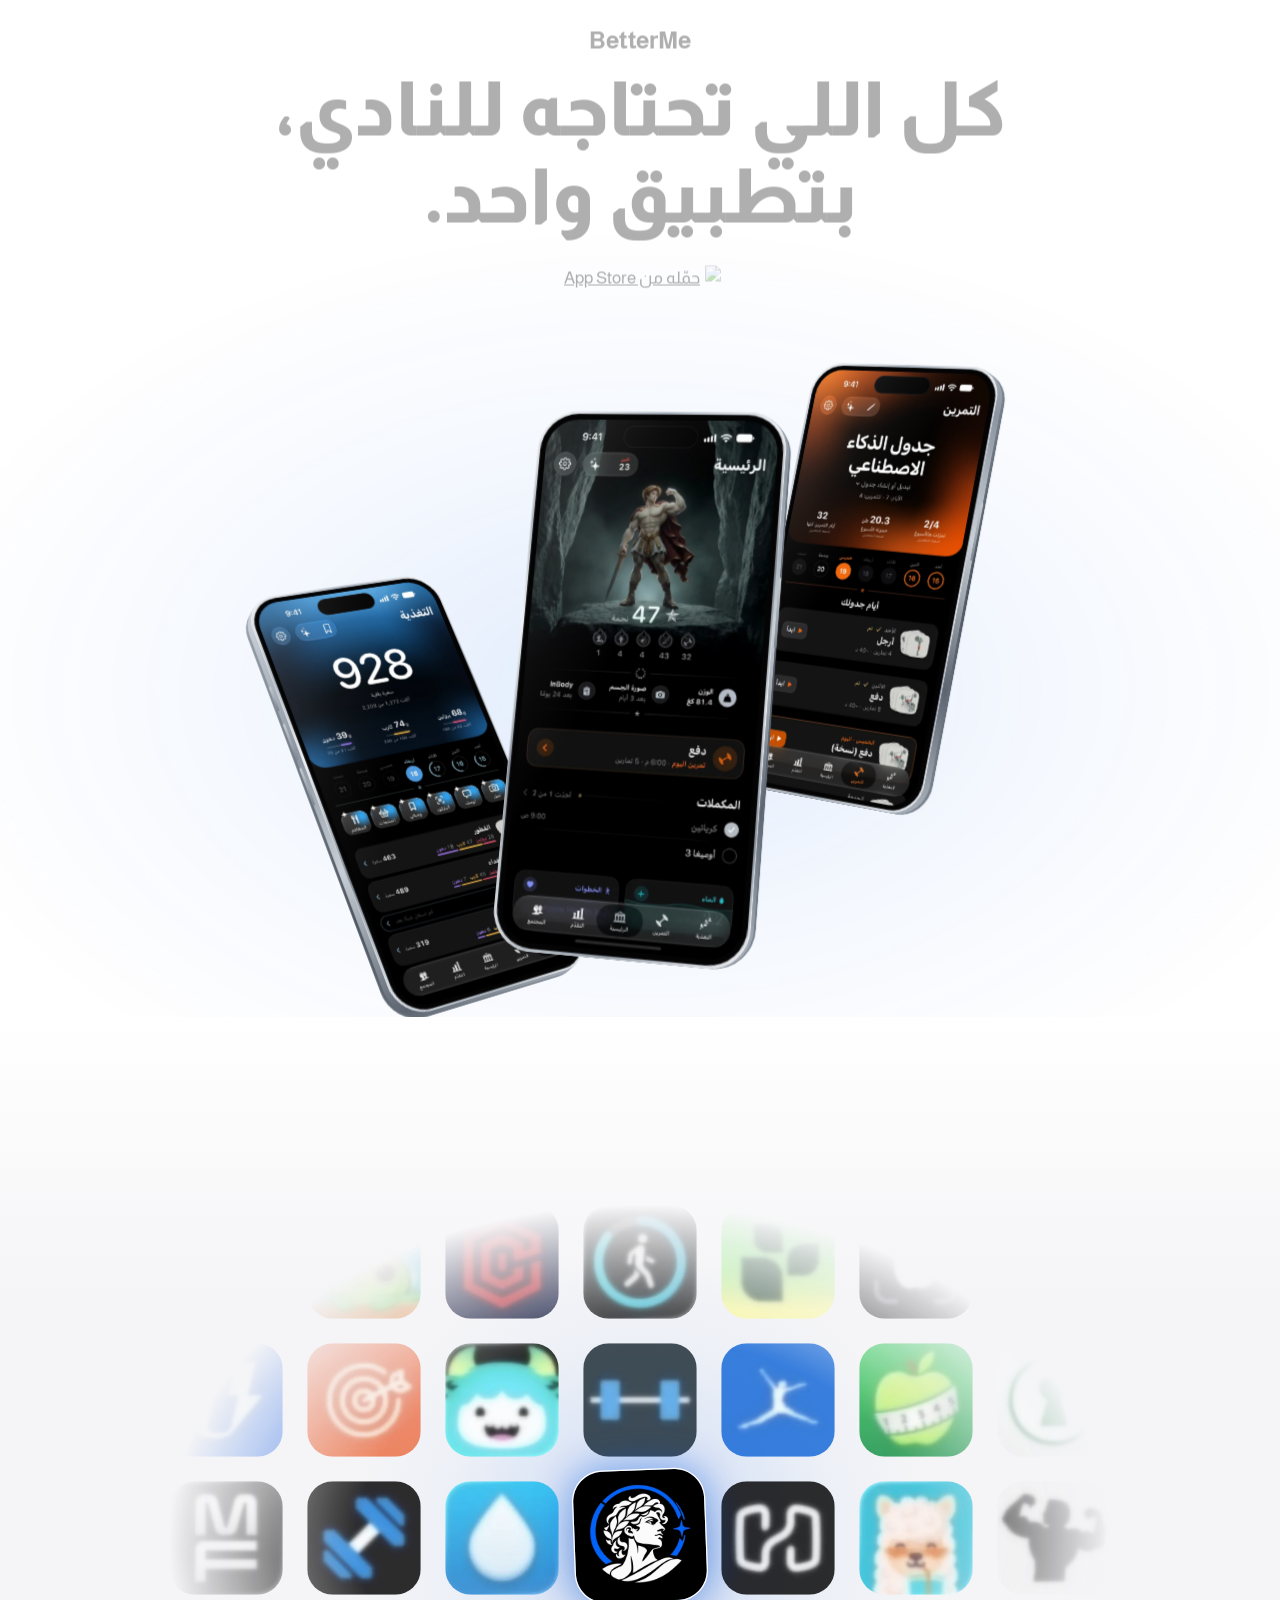
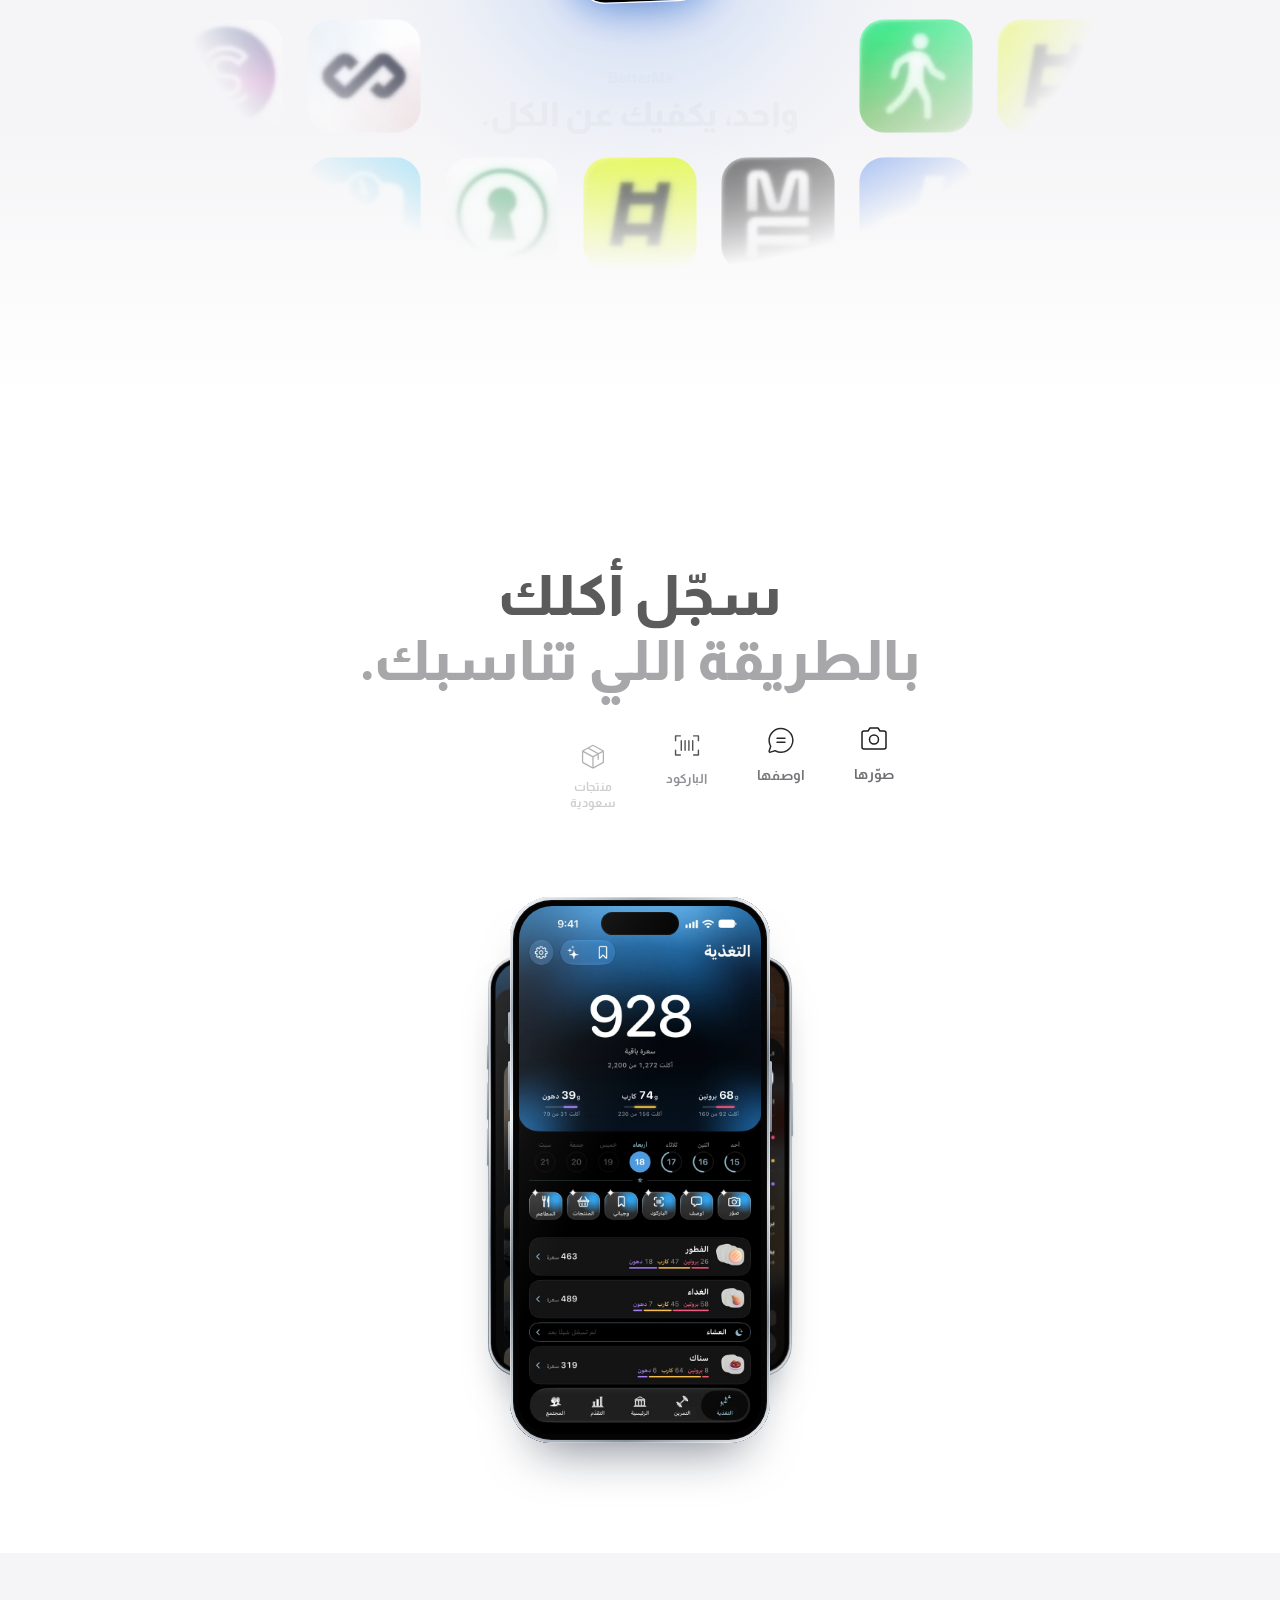
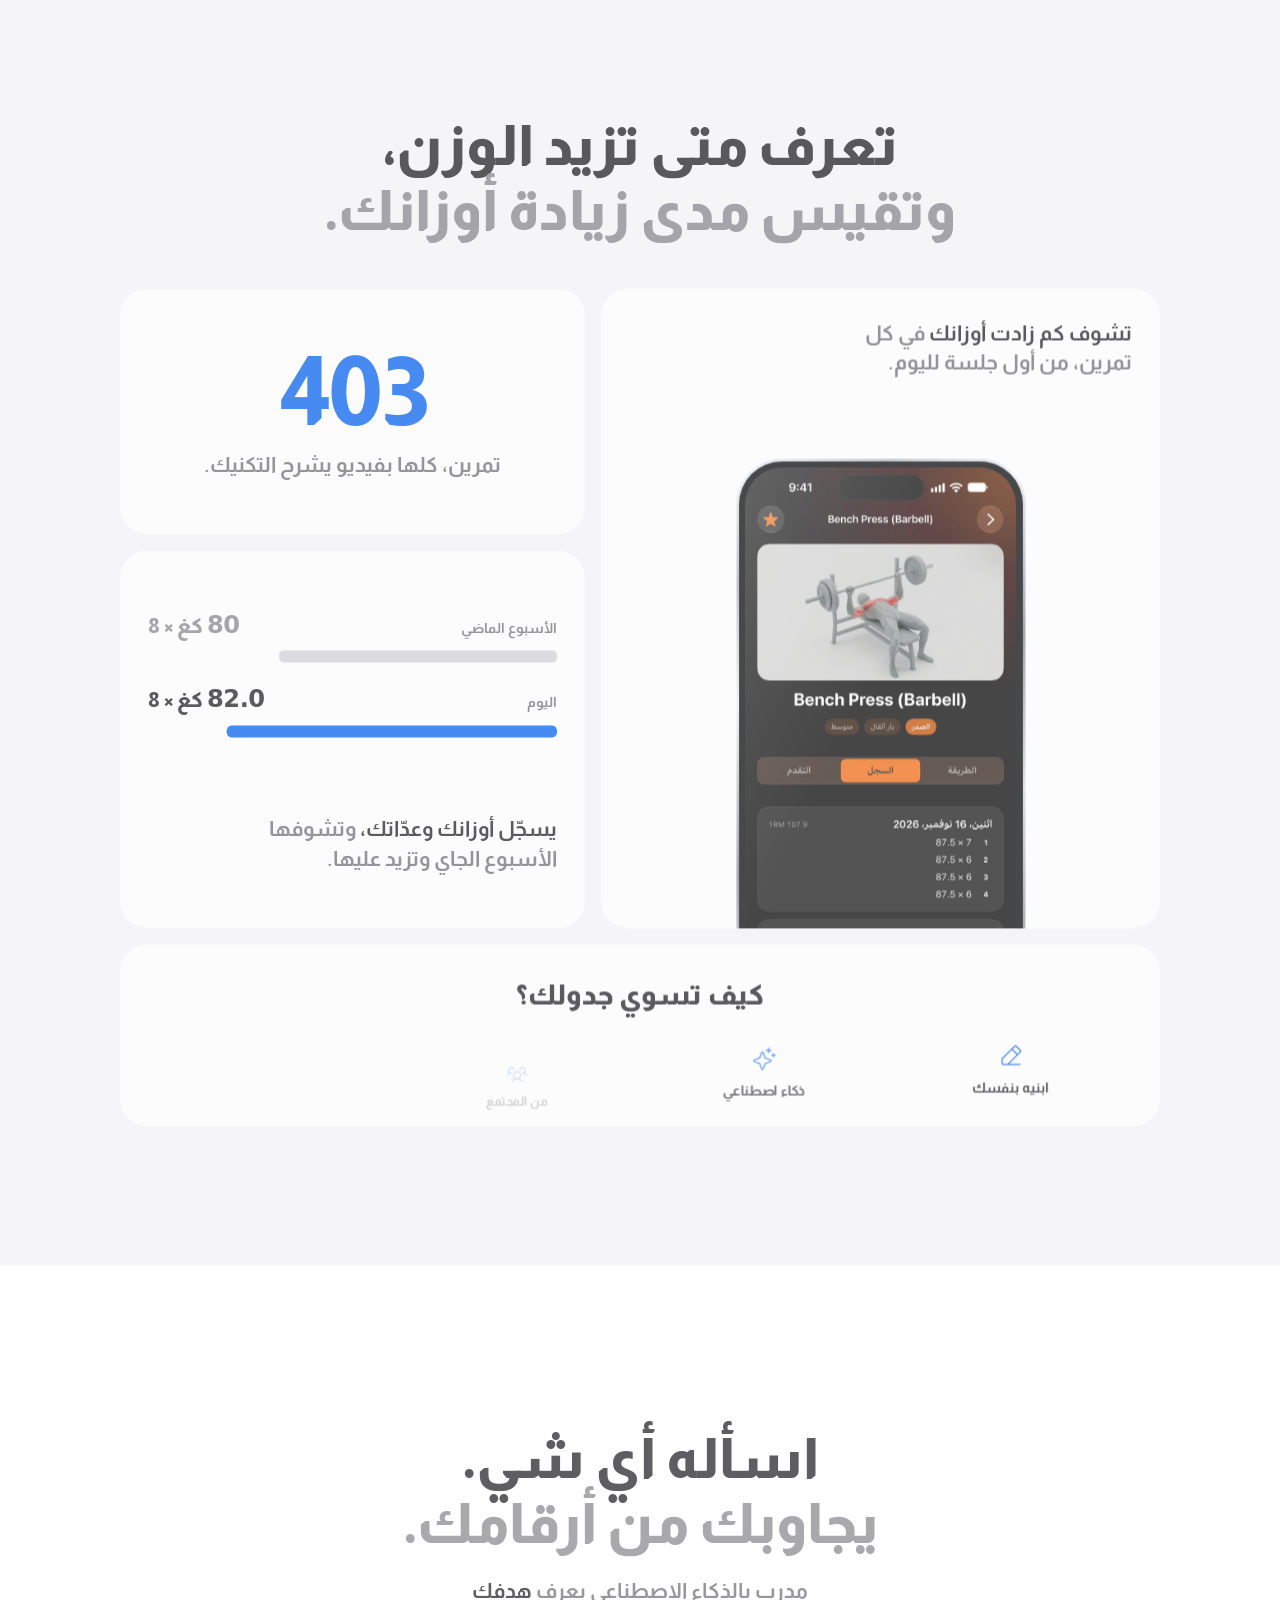
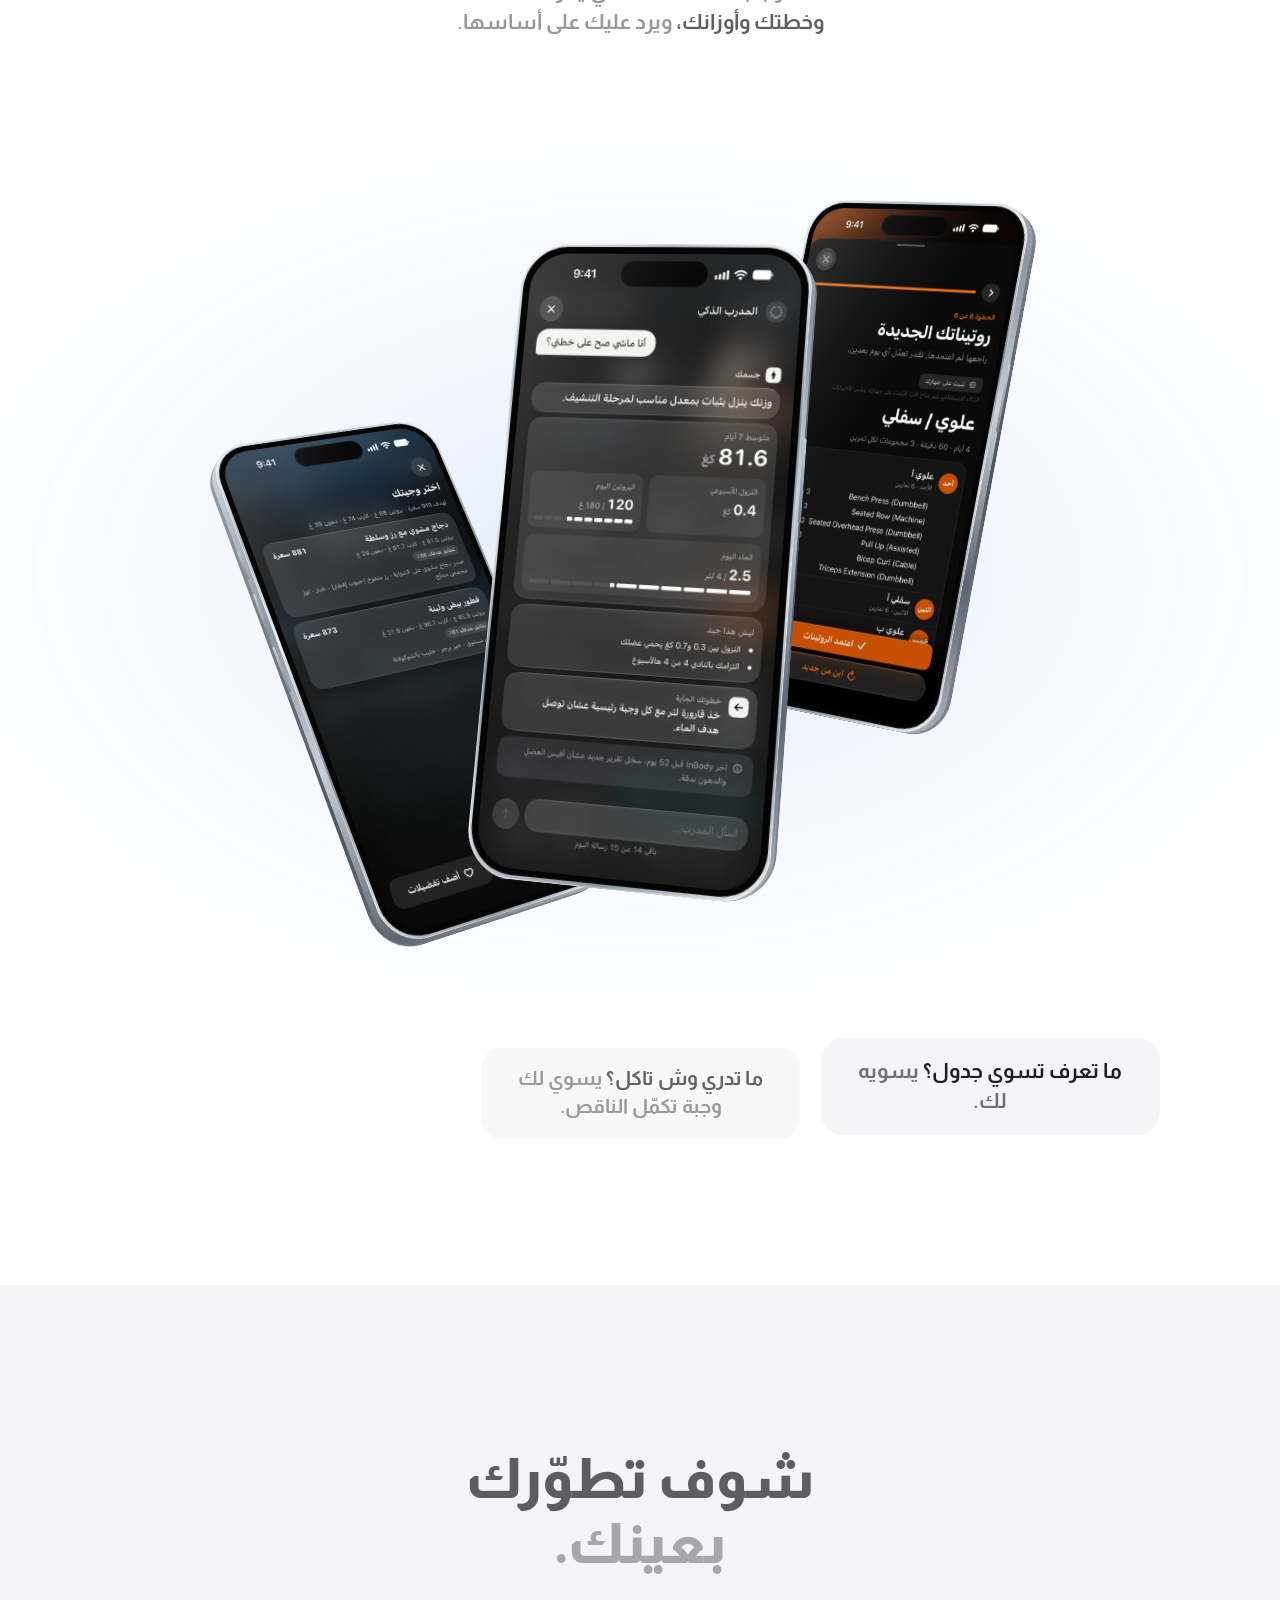
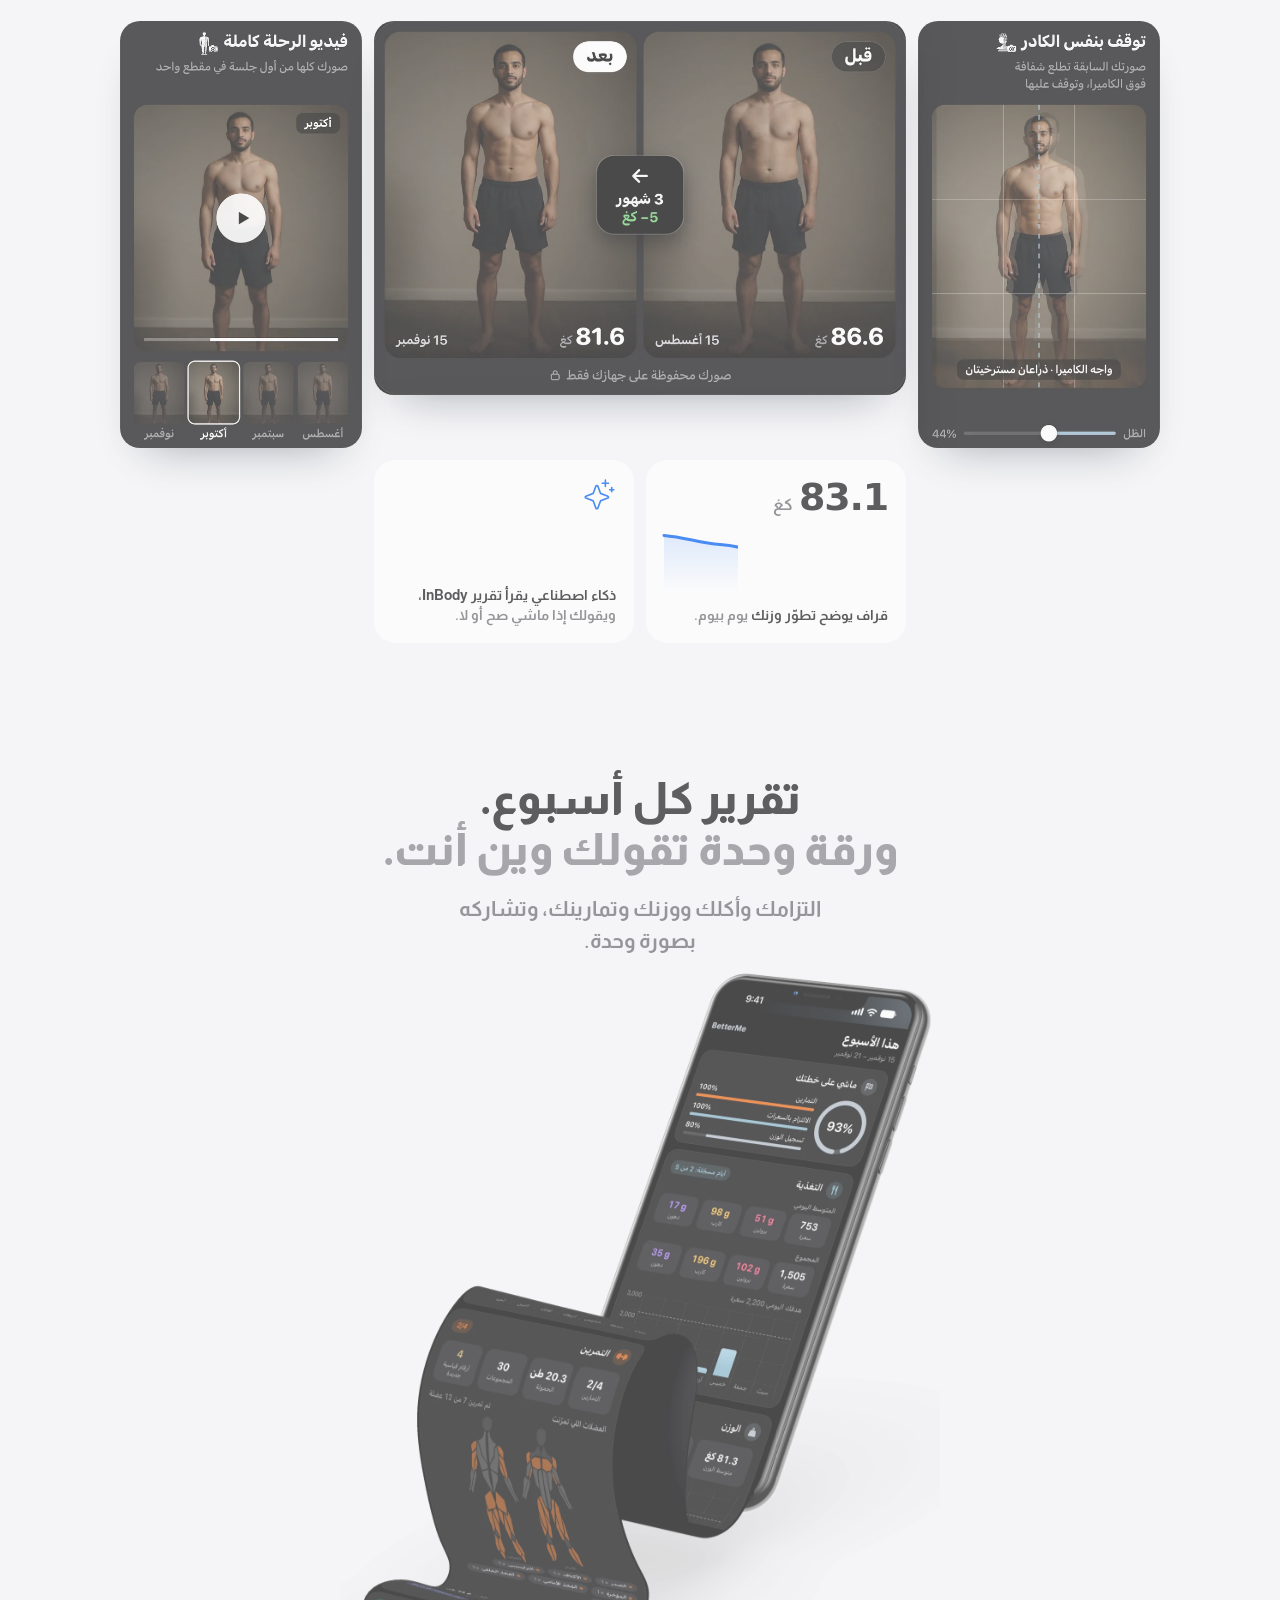
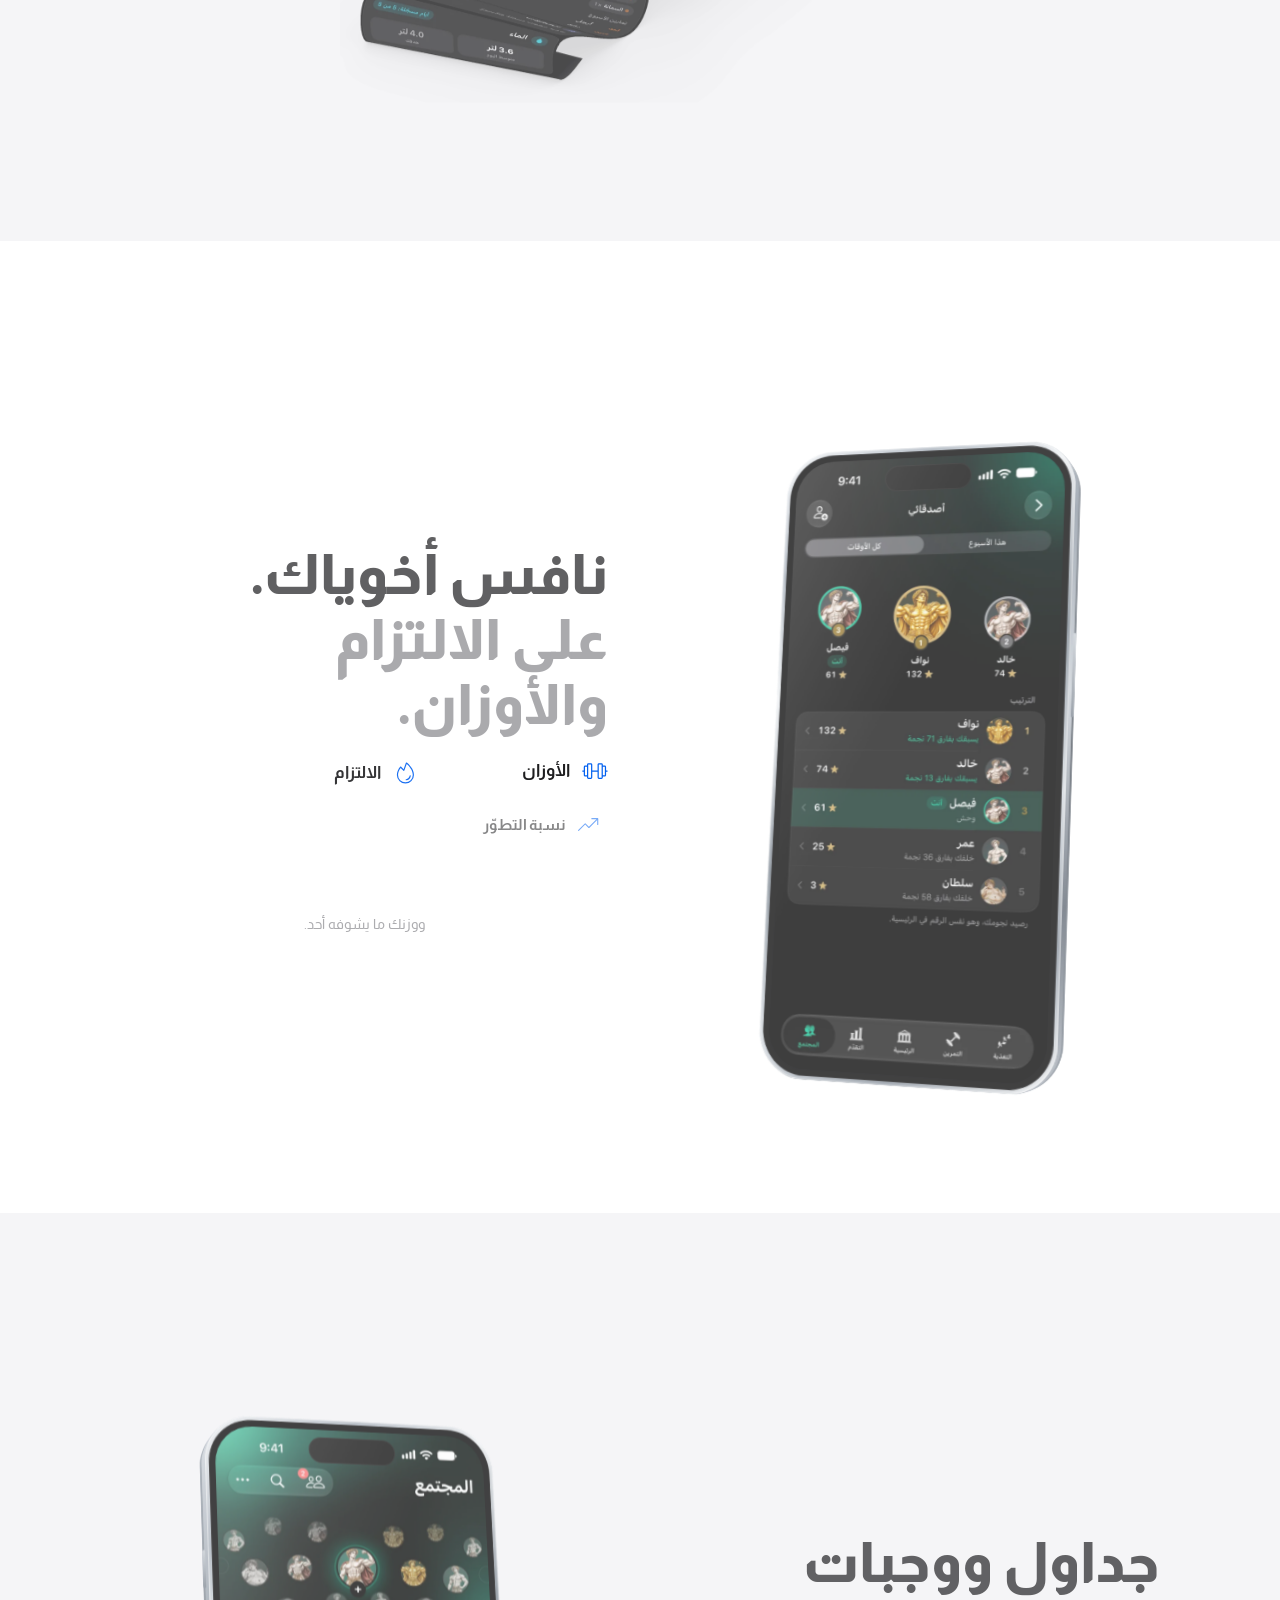
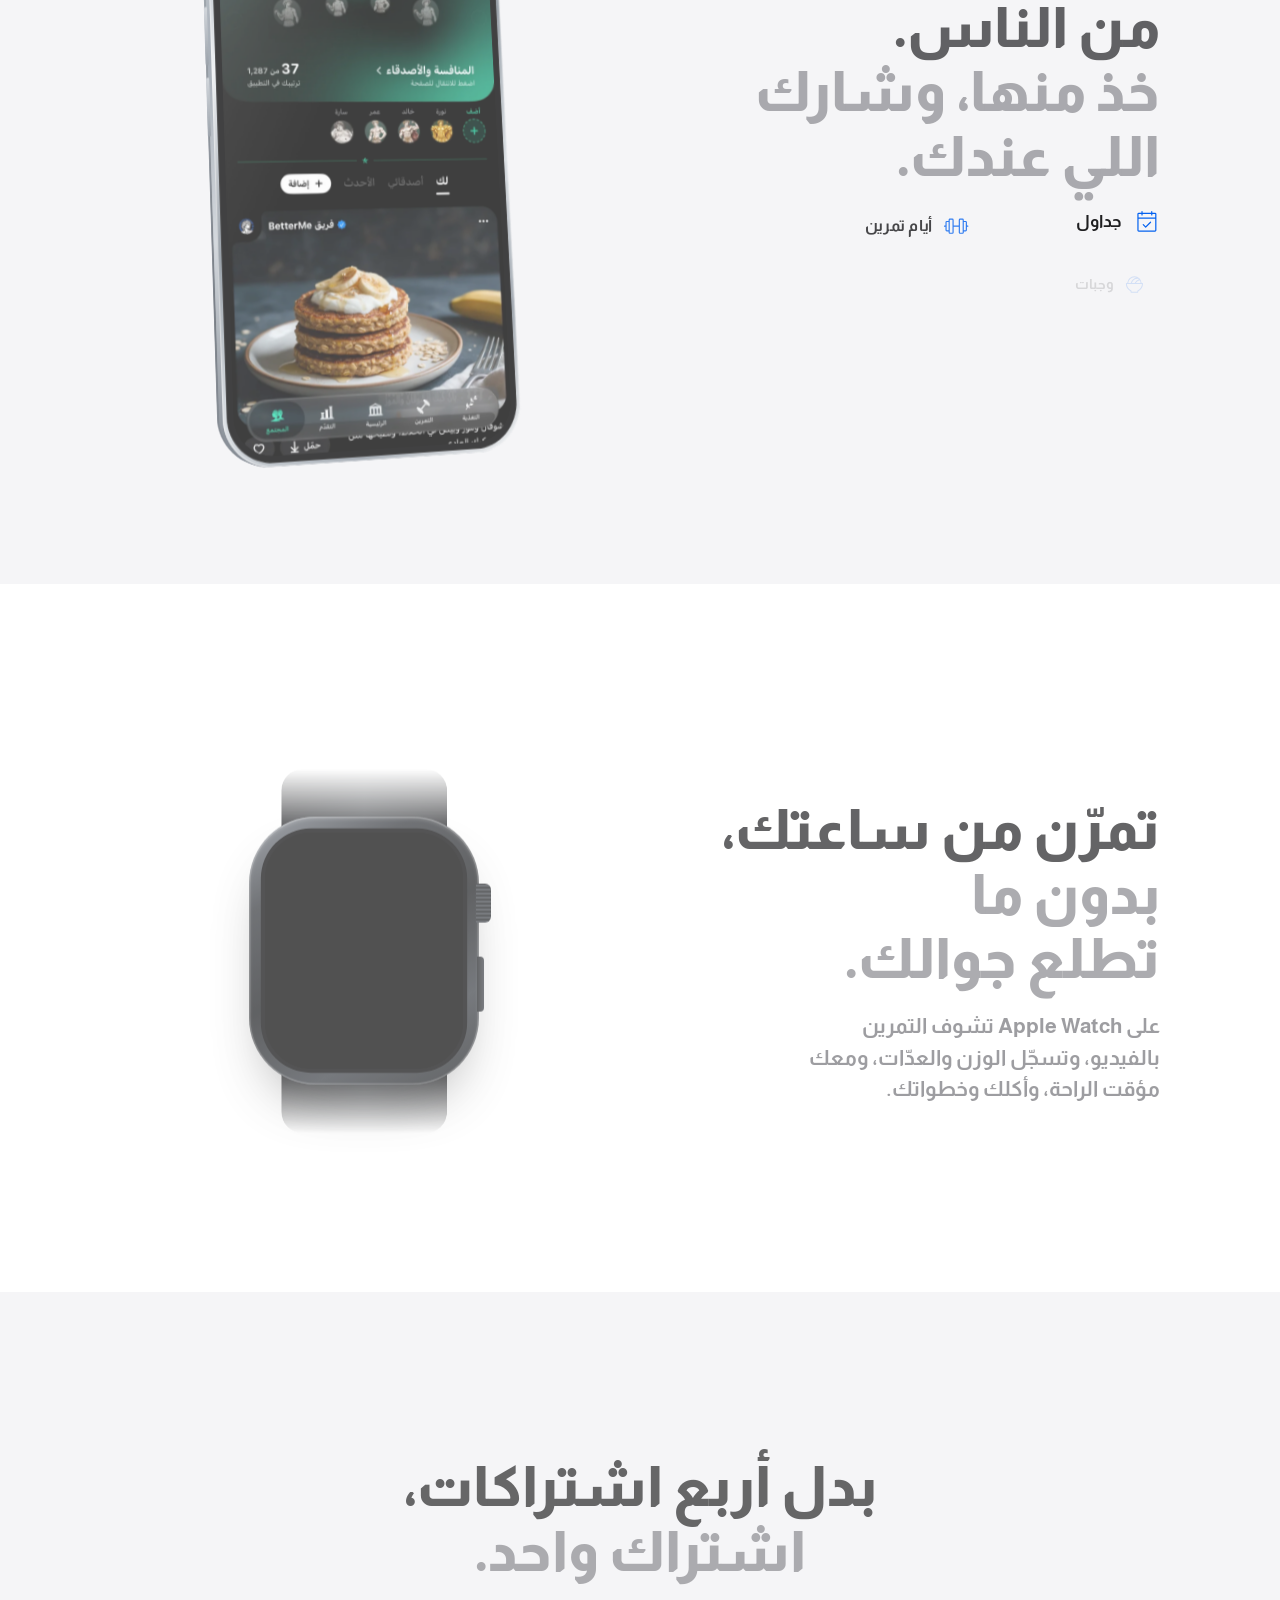
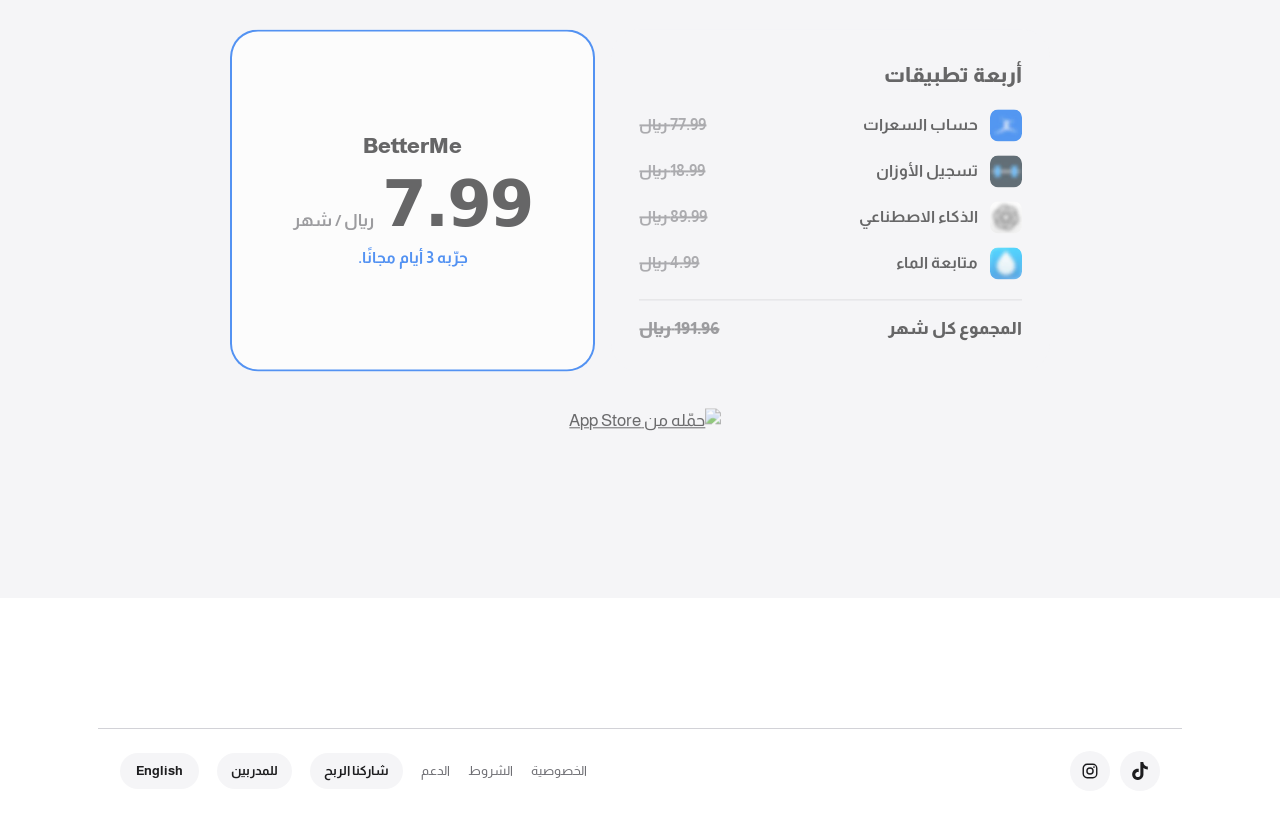
==== commit e6581660: "Site: load the fixed main.js (?v=20261124a) (owner: «انشر»)" ====
--- a/index.html
+++ b/index.html
@@ -357,7 +357,7 @@
   <script src="js/config.js?v=20261123a"></script>
   <script src="js/strings.js?v=20261123a"></script>
   <script src="js/motion.js?v=20261123a"></script>
-  <script src="js/main.js?v=20261123a"></script>
+  <script src="js/main.js?v=20261124a"></script>
   <script src="js/v2.js?v=20261123a"></script>
 </body>
 </html>
